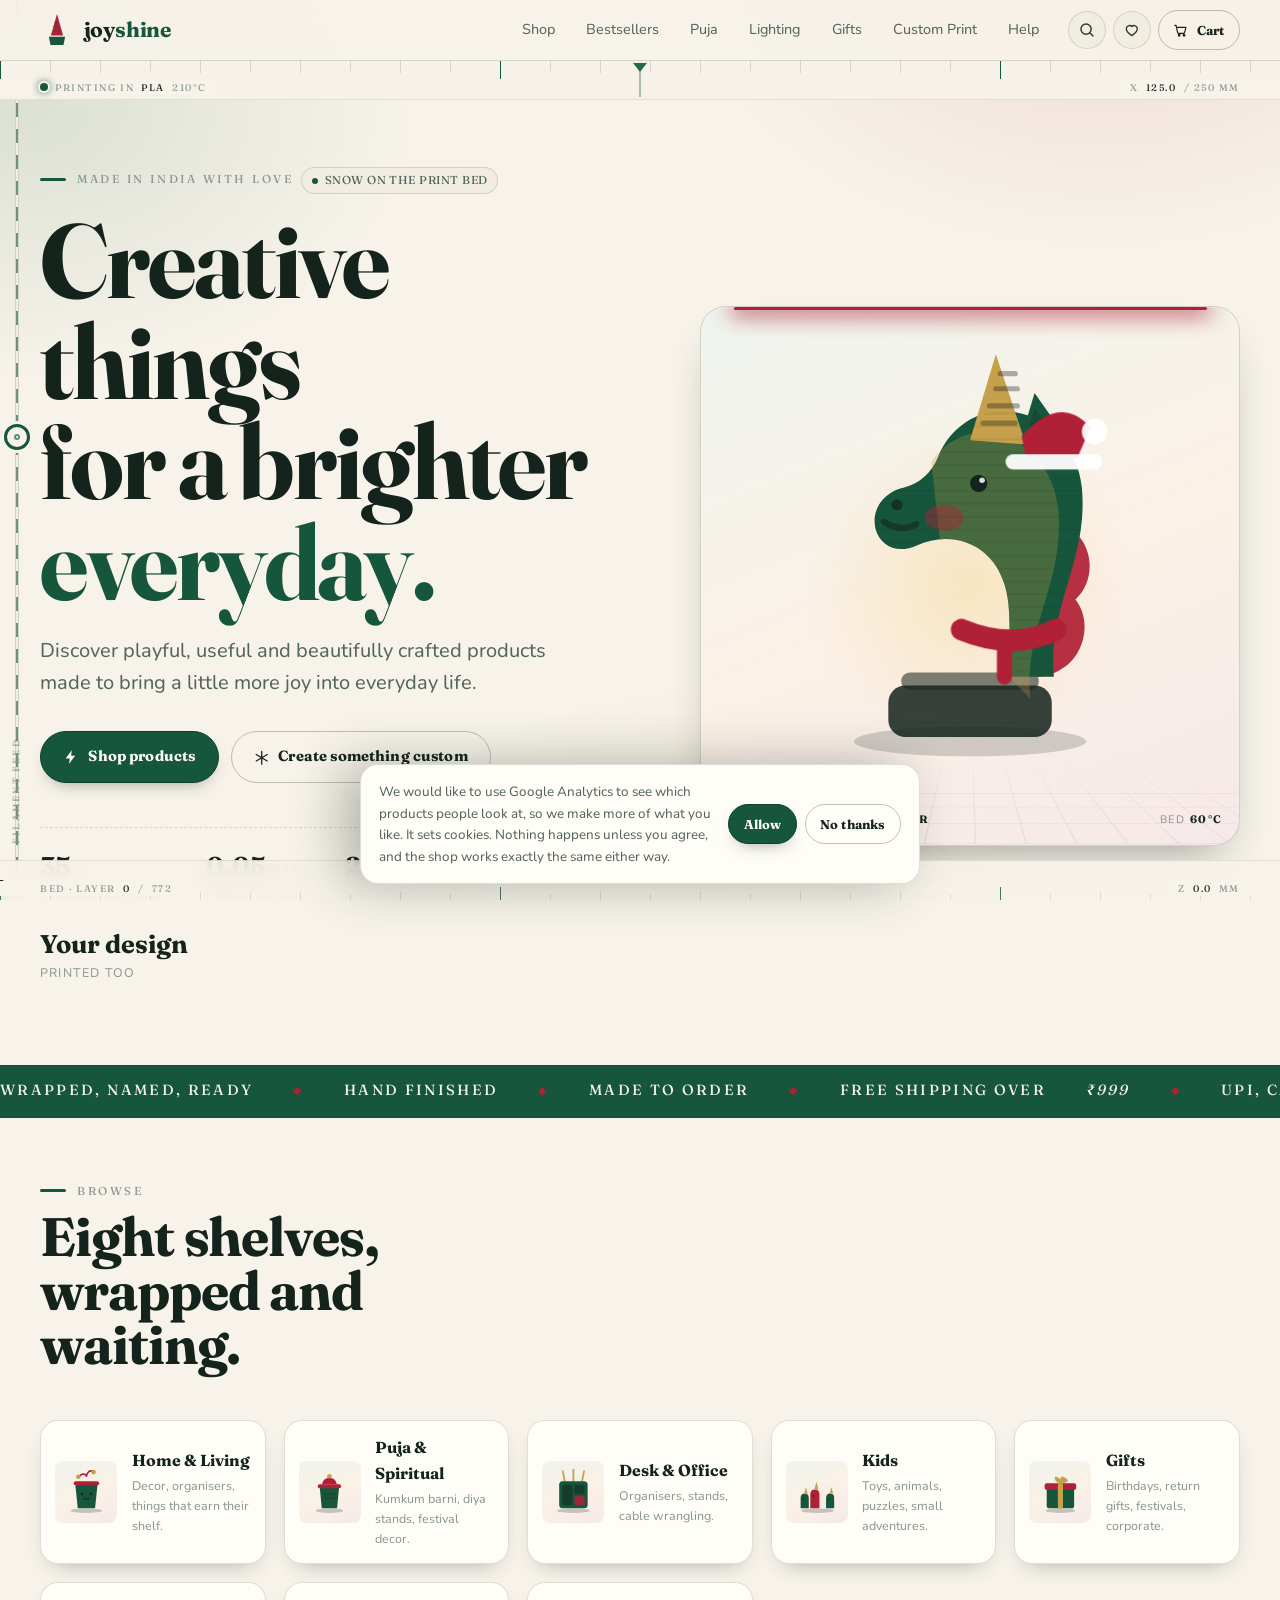
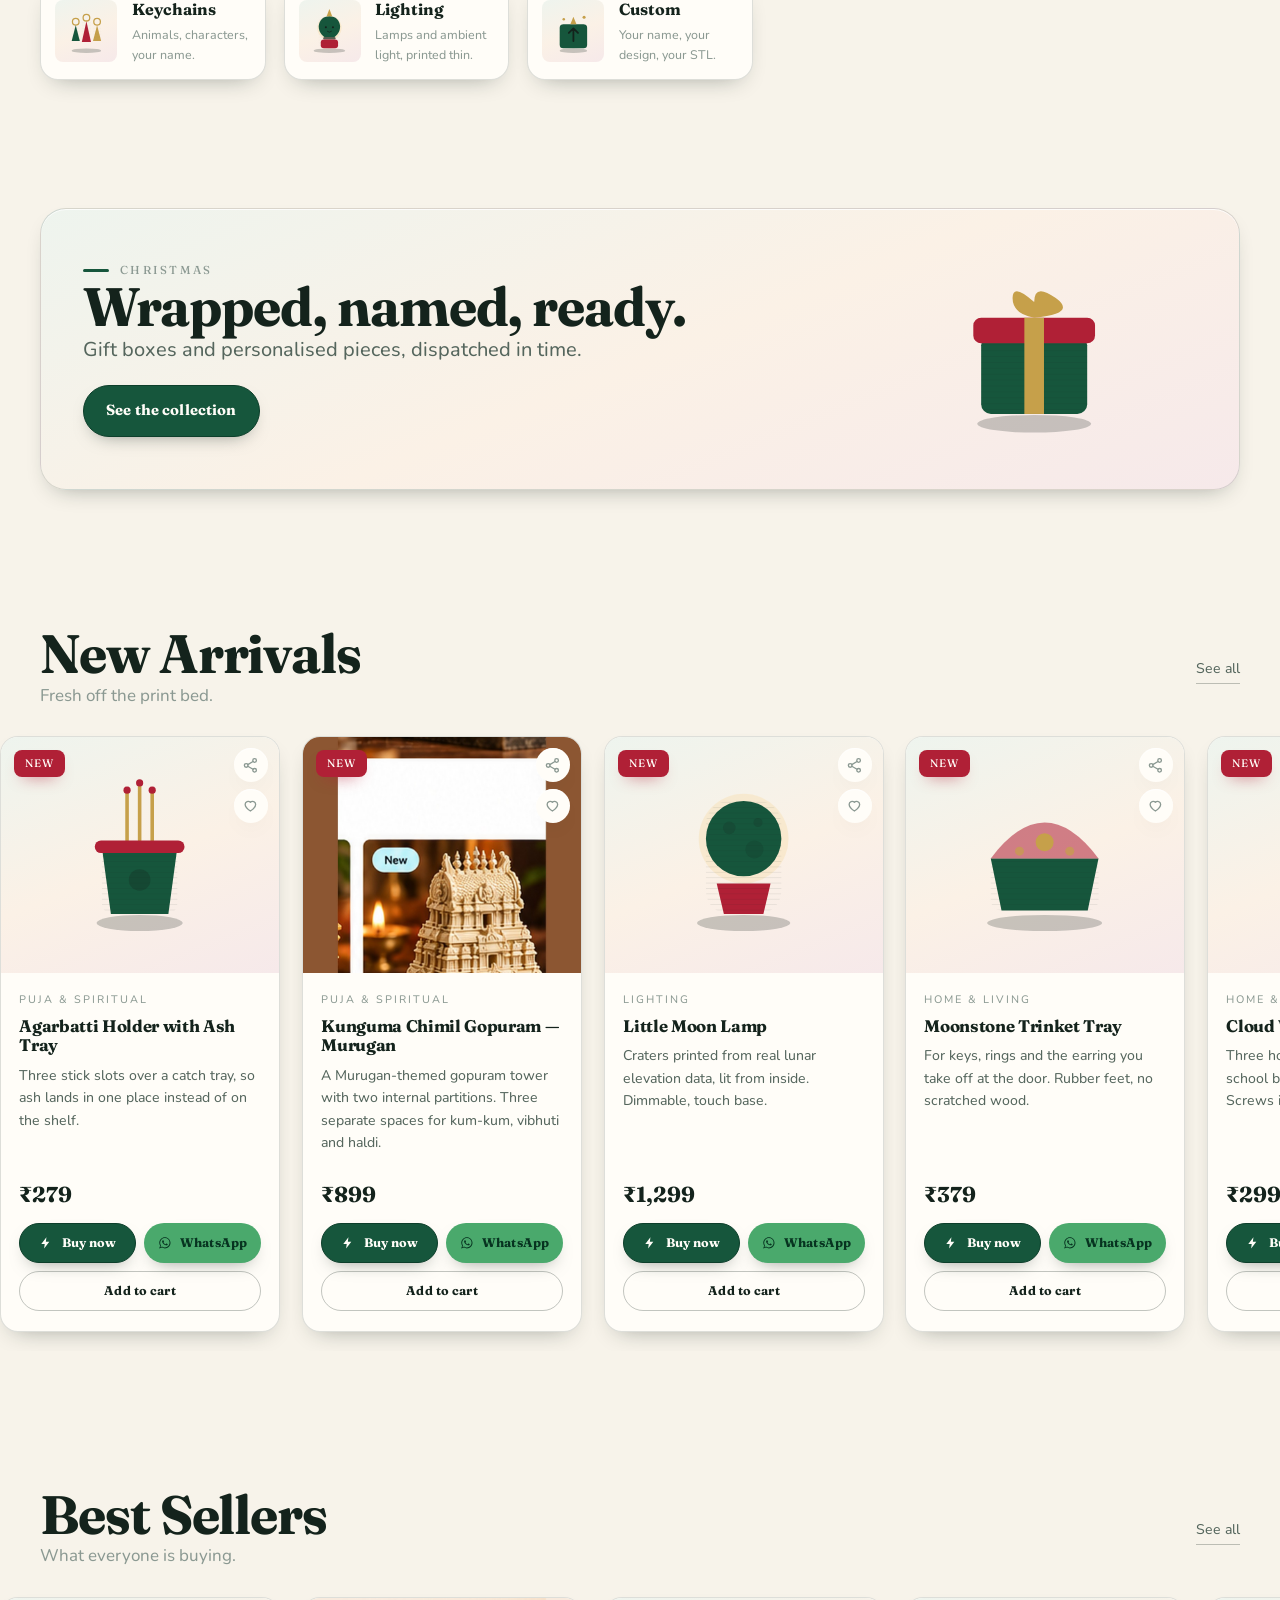
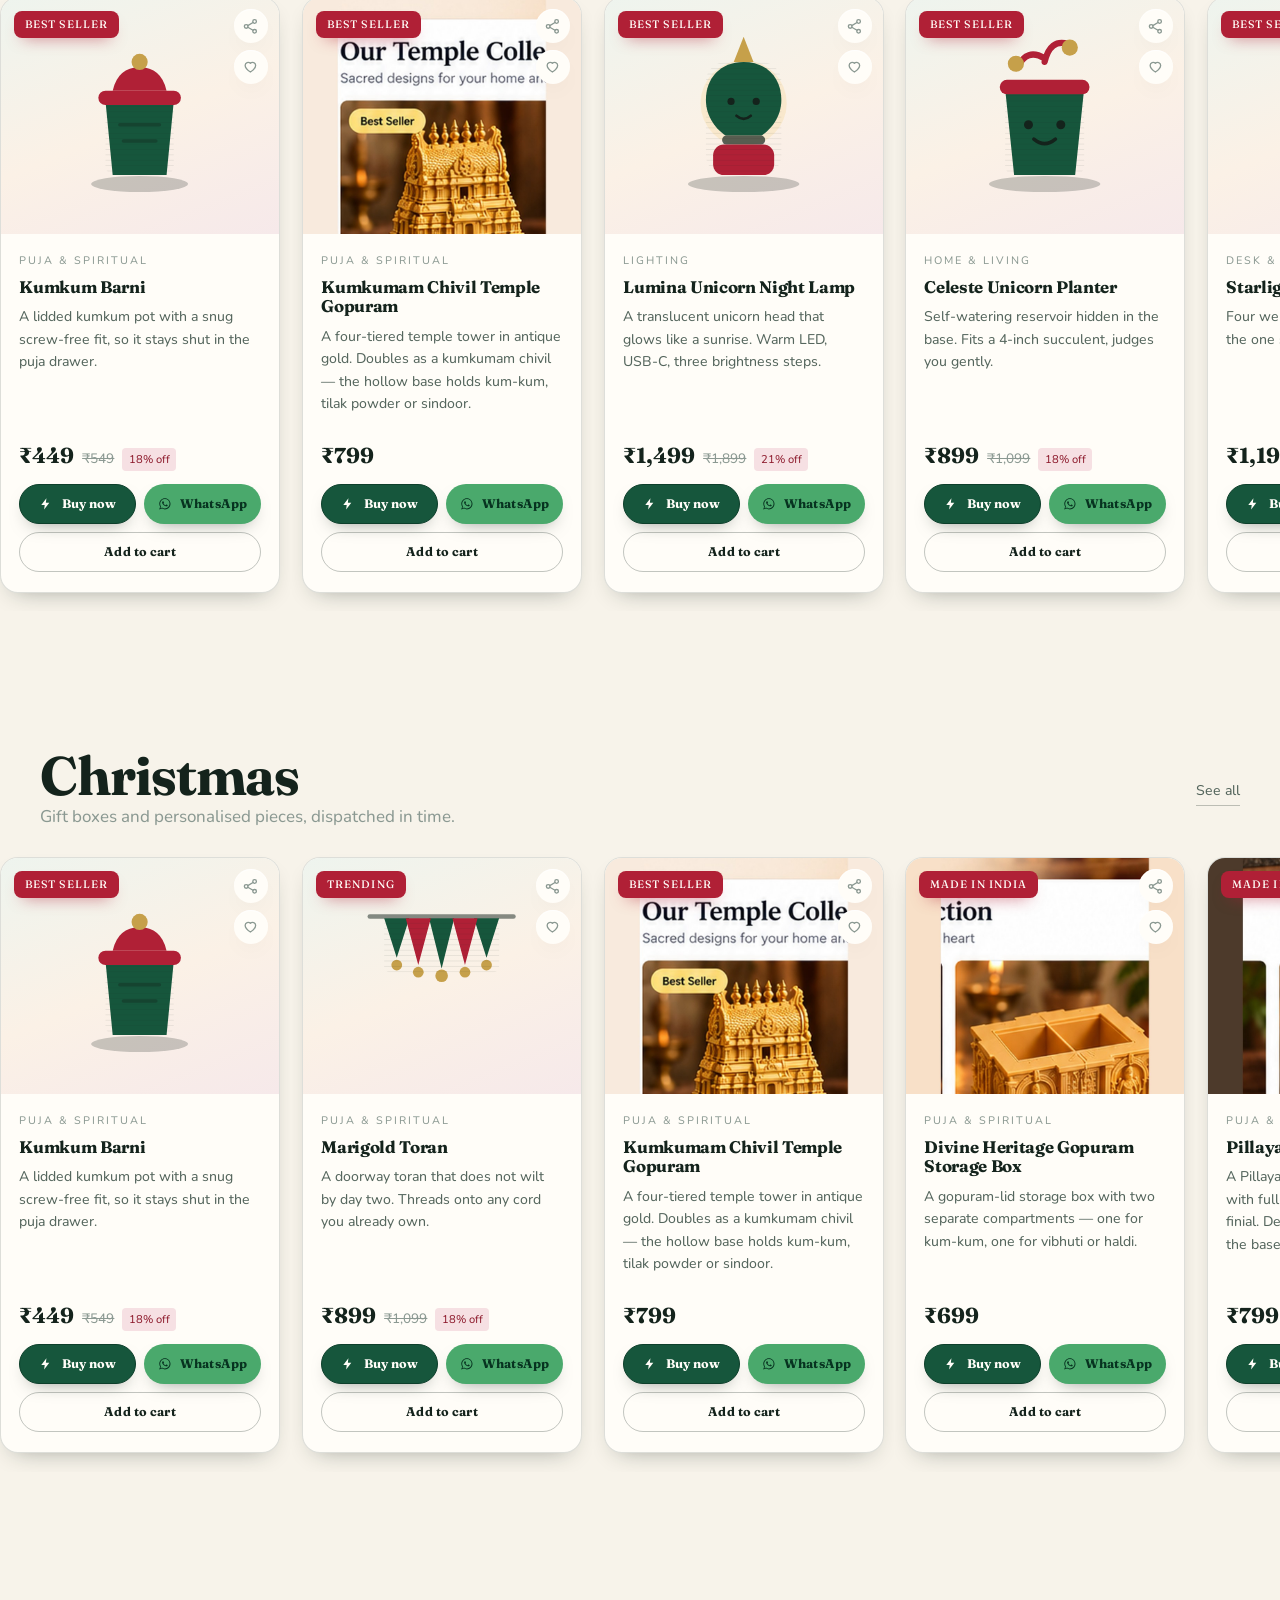
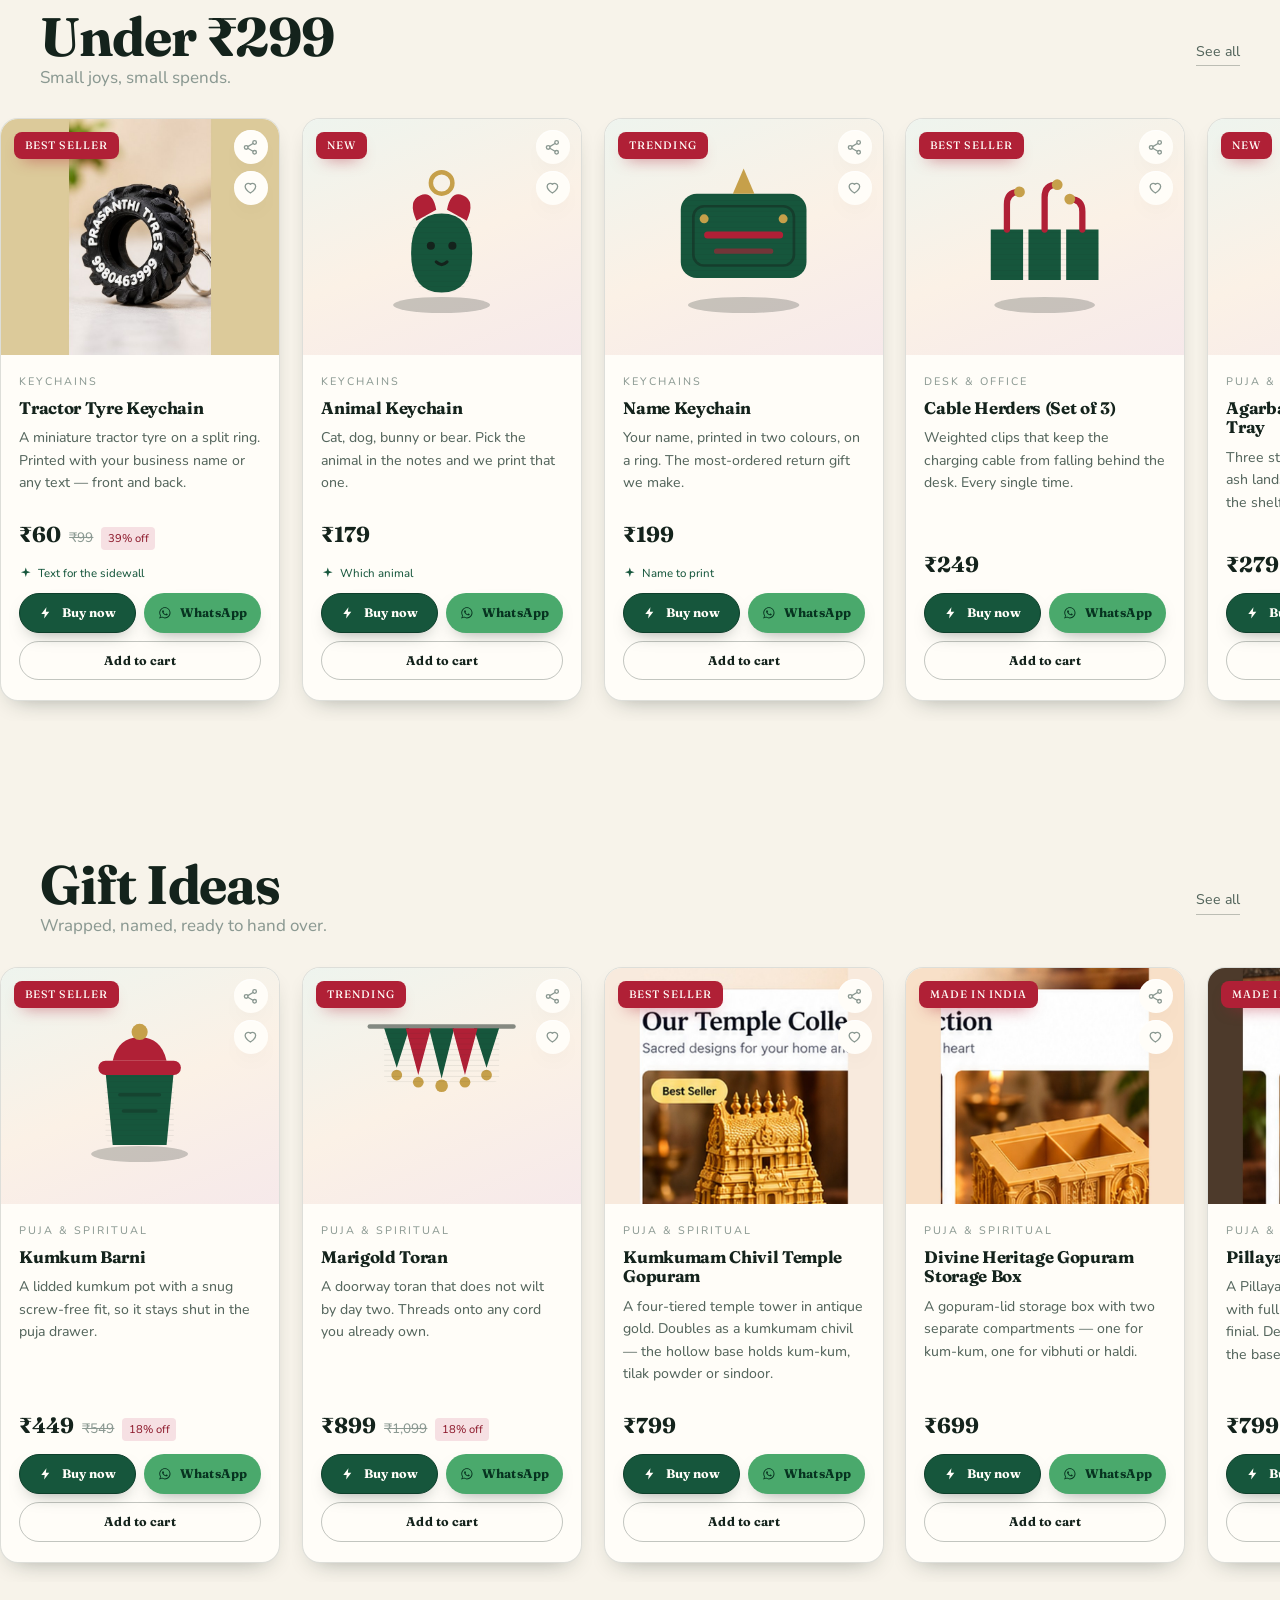
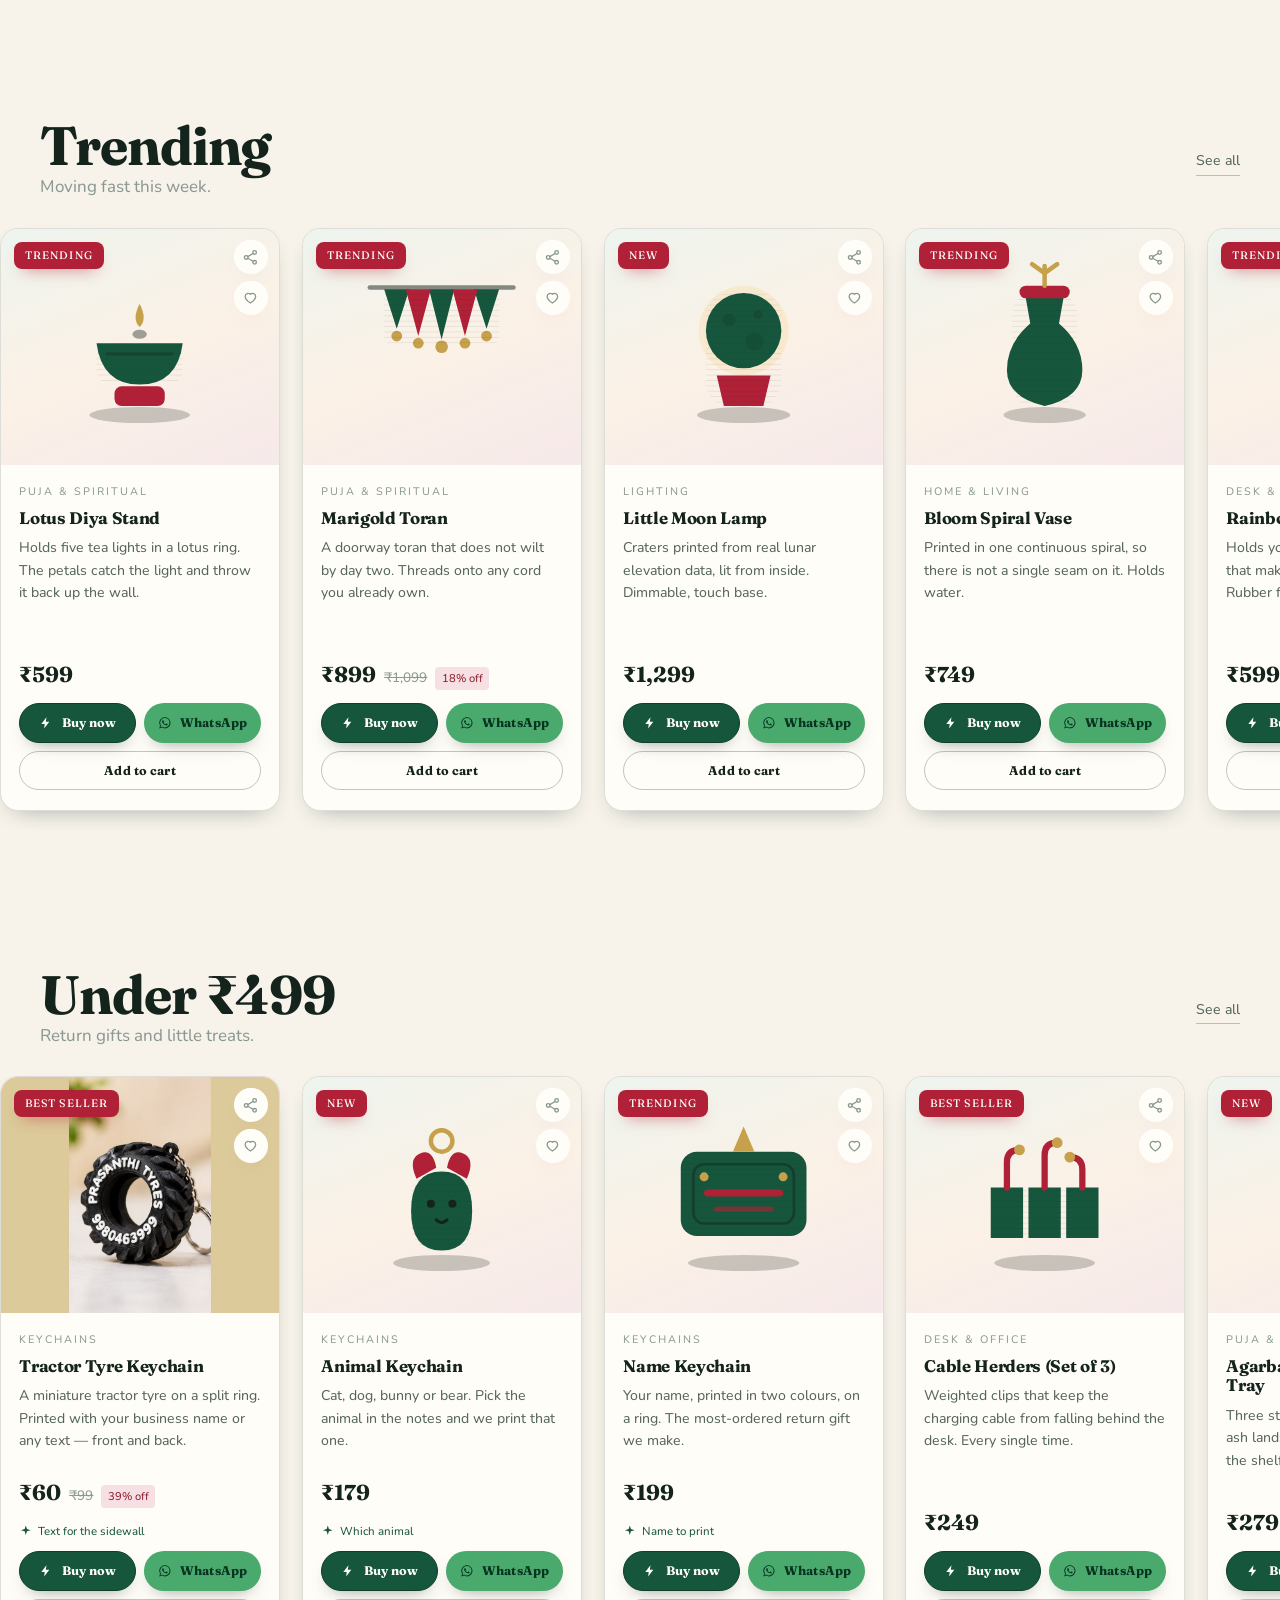
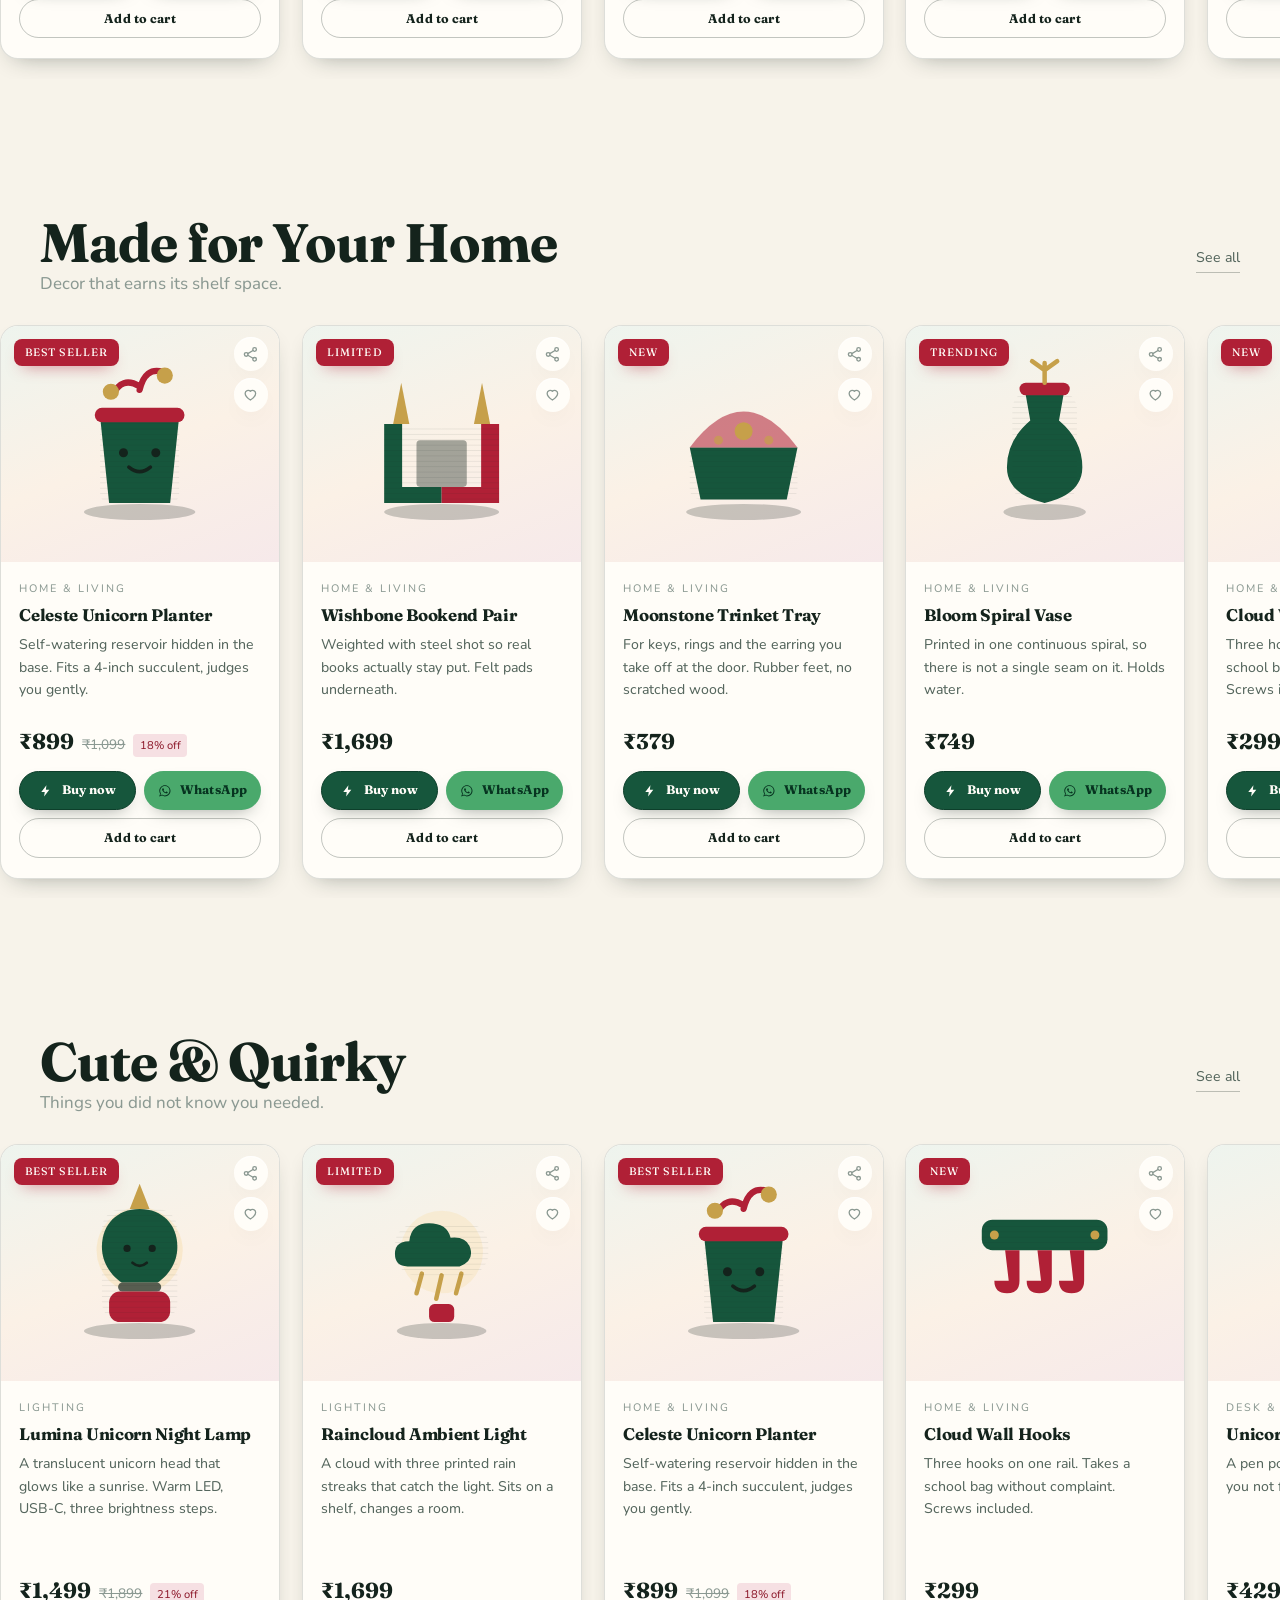
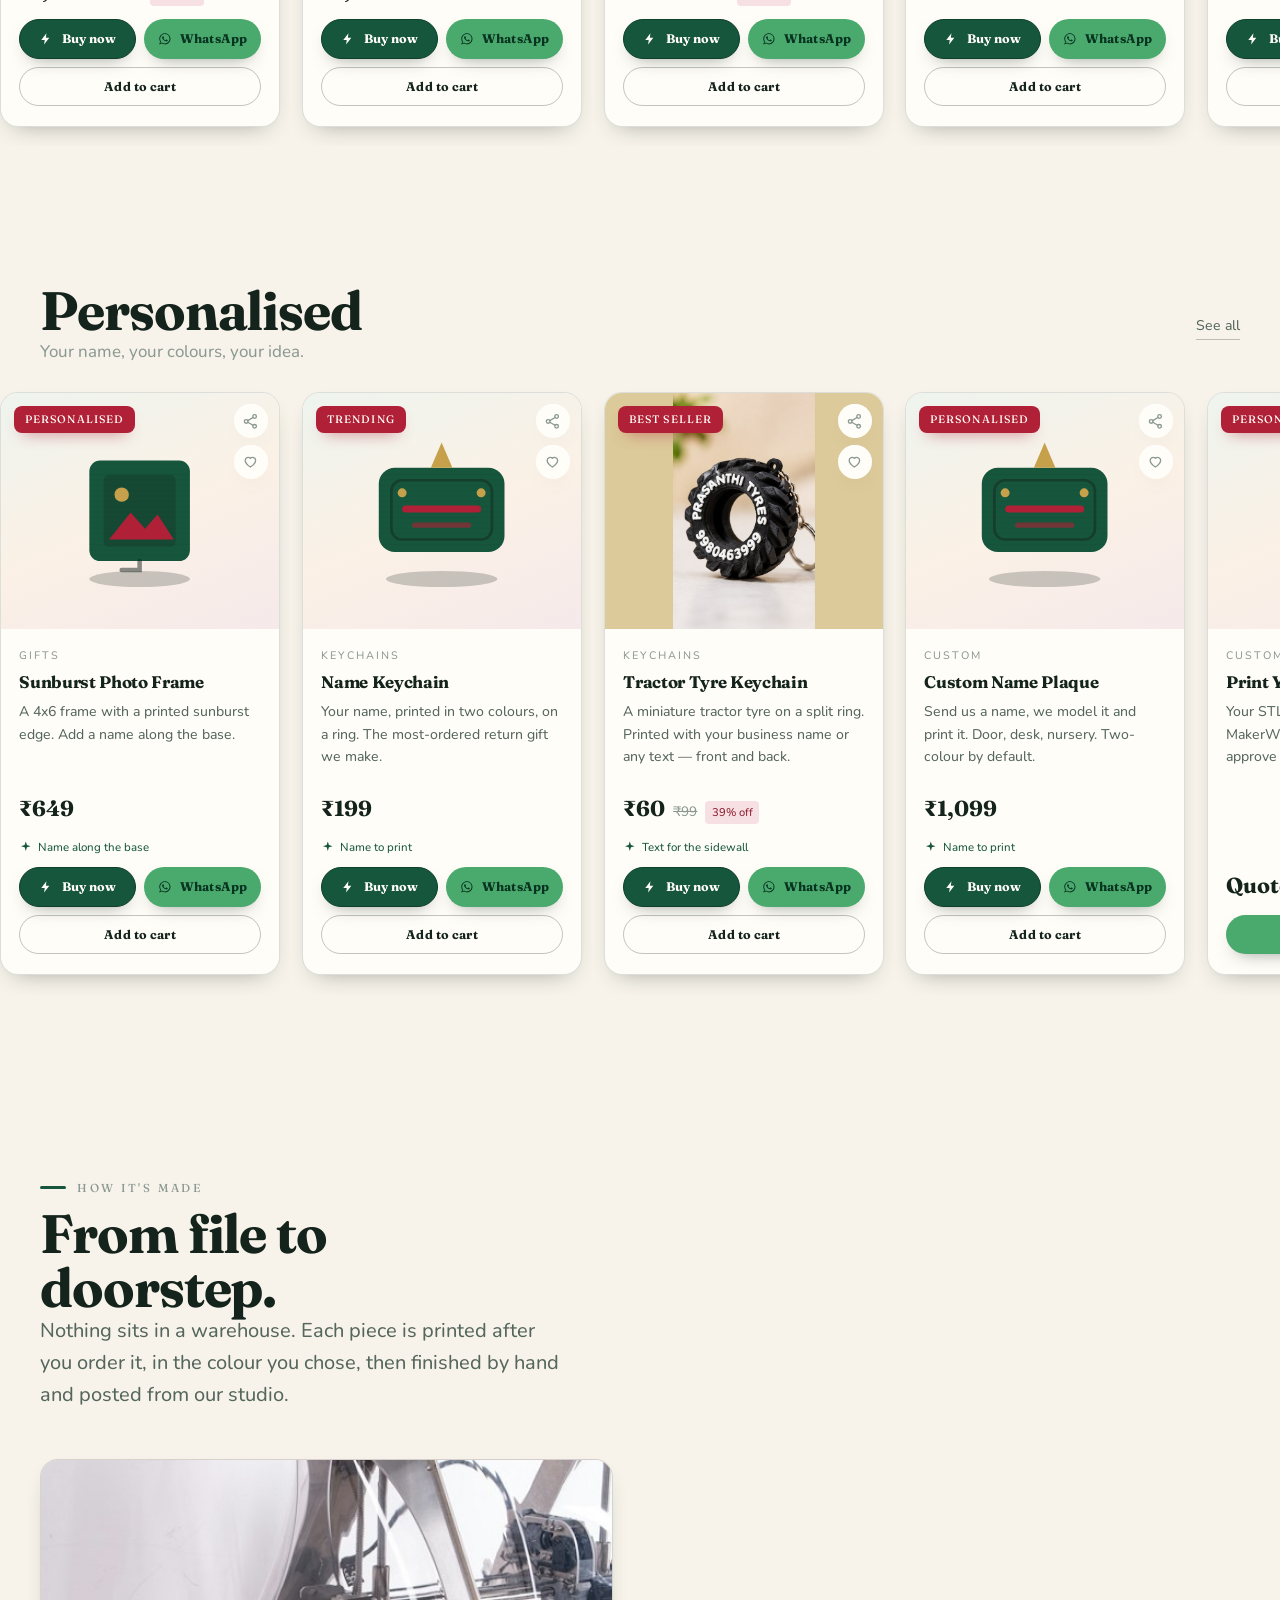
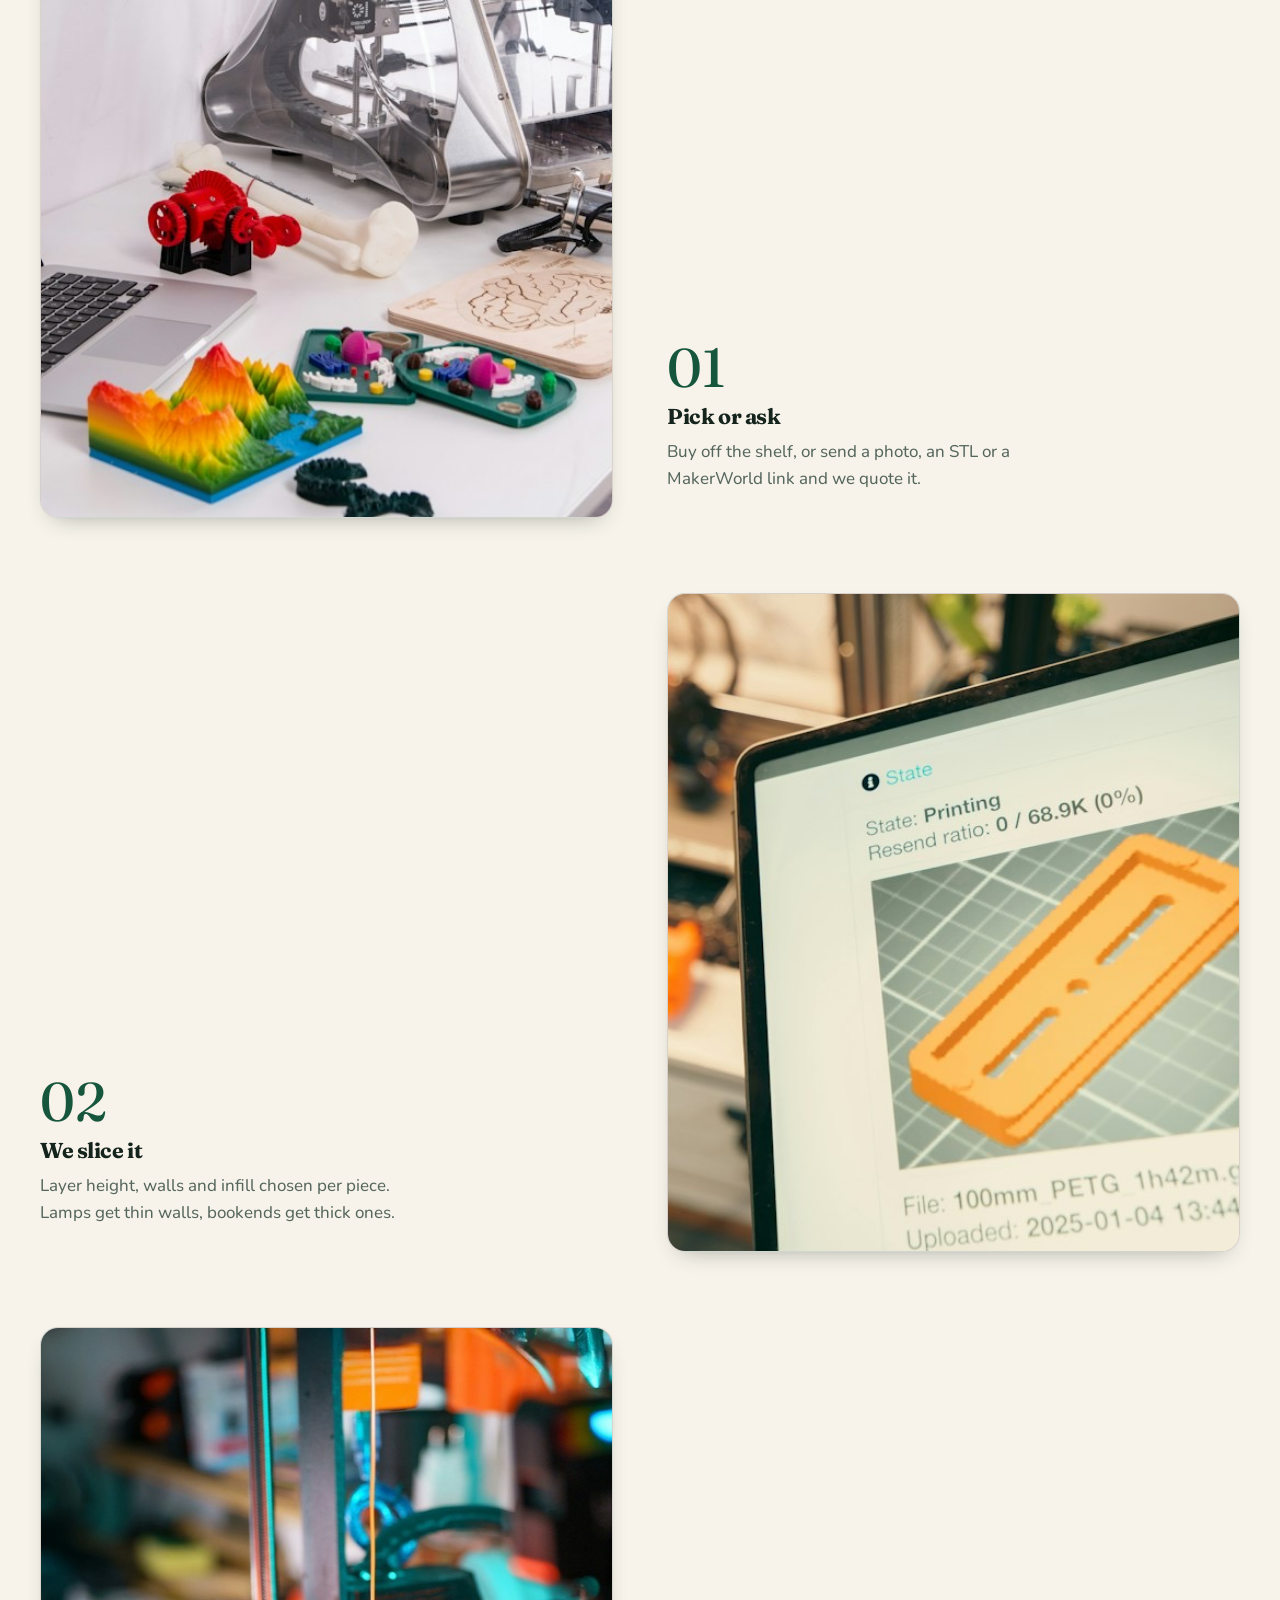
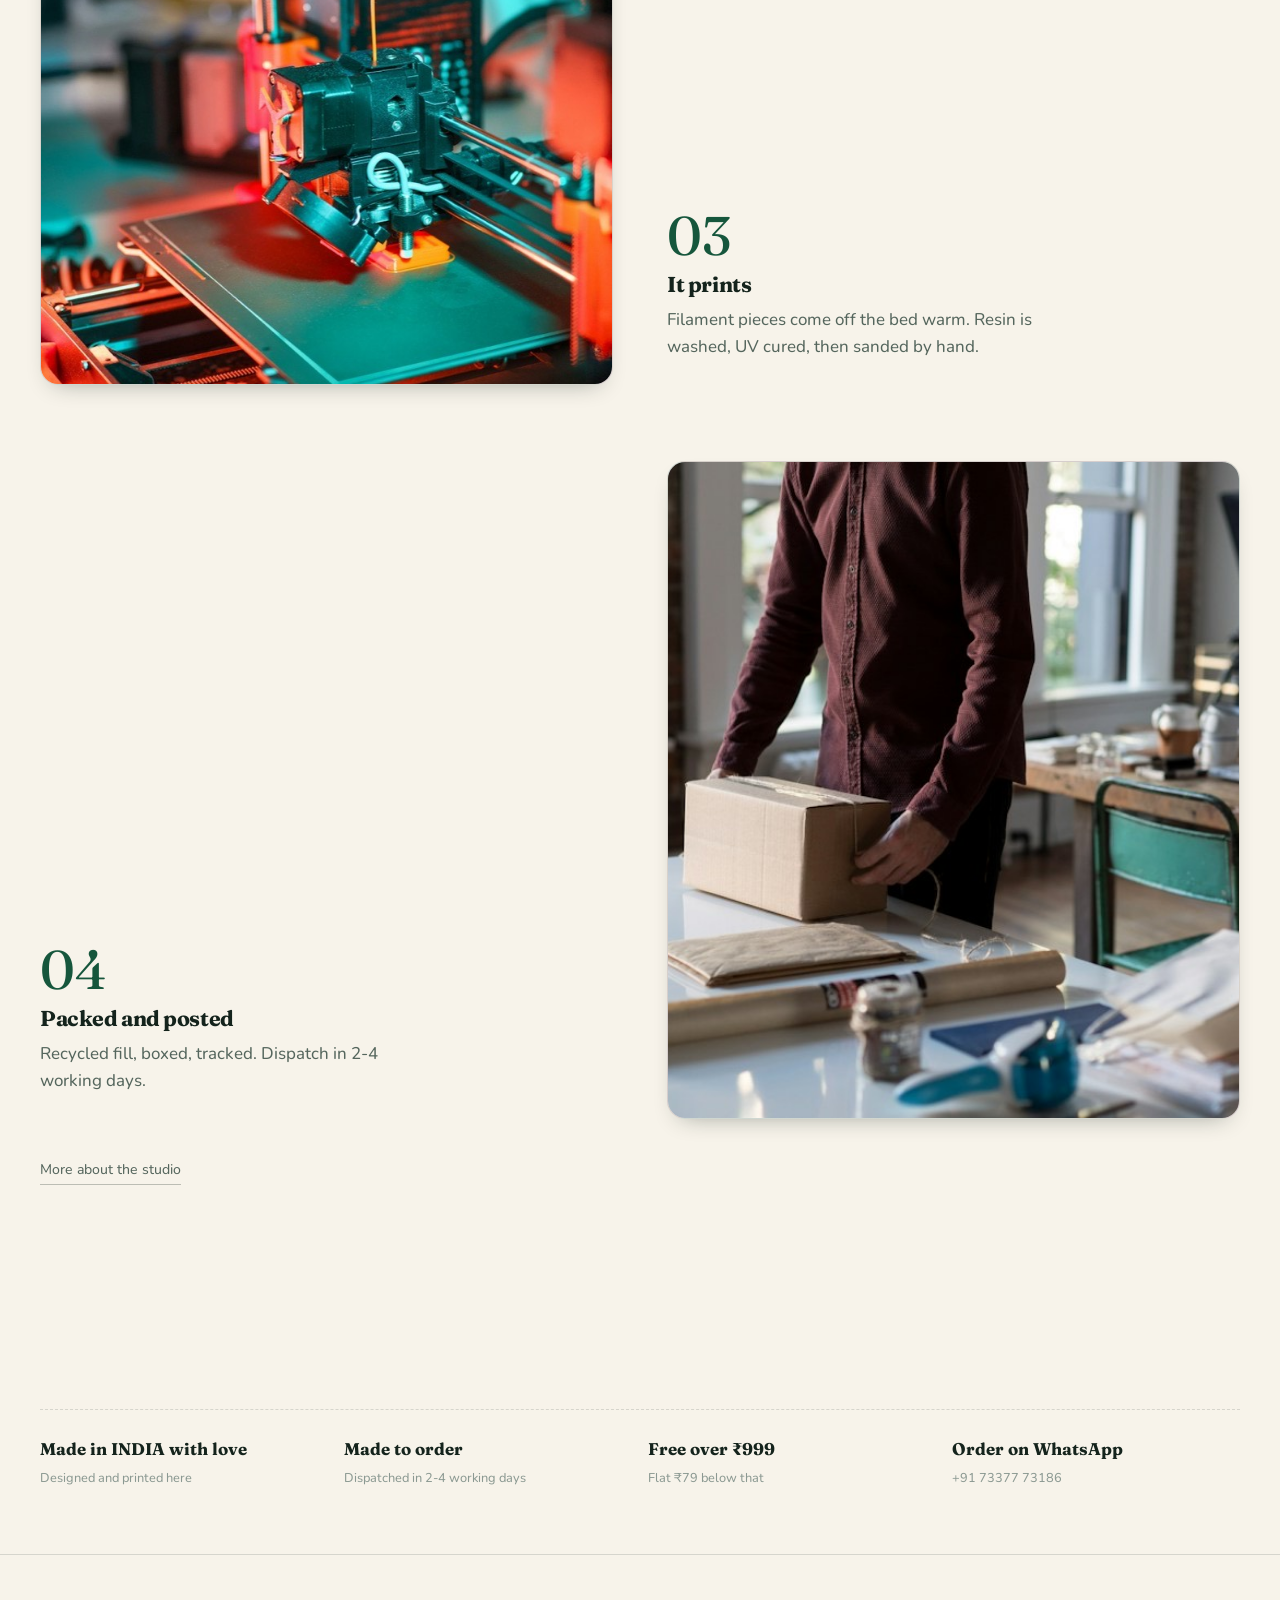
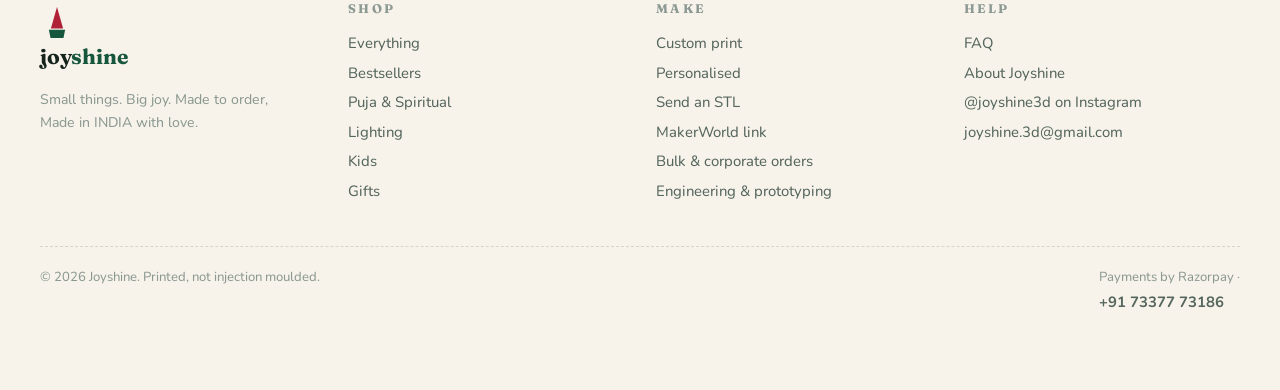
==== index.html @ 8c929671 "How it's made: stock photographs in place of drawings Four Unsplash-licensed photos, self-hosted und" ====
<!doctype html>
<html lang="en" data-theme="clay">
<head>
<meta charset="utf-8">
<meta name="viewport" content="width=device-width, initial-scale=1">
<title>Joyshine — Creative things for a brighter everyday</title>
<meta name="description" content="Joyshine makes 3D-printed and handcrafted things for everyday life — puja accessories, lamps, desk pieces, kids' toys, keychains and custom prints. Pay with Razorpay or order on WhatsApp.">
<meta name="theme-color" content="#9b7bff">
<link rel="icon" href="data:image/svg+xml,<svg xmlns='http://www.w3.org/2000/svg' viewBox='0 0 100 100'><text y='.9em' font-size='90'>%F0%9F%A6%84</text></svg>">

<meta property="og:title" content="Joyshine — Creative things for a brighter everyday">
<meta property="og:description" content="Small things. Big joy. 3D-printed decor, puja accessories, gifts and custom prints, made to order in India.">
<meta property="og:type" content="website">
<meta property="og:url" content="https://joyshine.in/">
<meta property="og:site_name" content="Joyshine">
<link rel="canonical" href="https://joyshine.in/">

<!-- Before anything else: the browser must not restore a scroll
     position into a page that has not been built yet, or the shop
     opens at the footer. -->
<script>try { if ('scrollRestoration' in history) history.scrollRestoration = 'manual'; } catch (e) {}</script>

<link rel="preconnect" href="https://fonts.googleapis.com">
<link rel="preconnect" href="https://fonts.gstatic.com" crossorigin>
<link href="https://fonts.googleapis.com/css2?family=Bagel+Fat+One&family=Fraunces:ital,opsz,wght@0,9..144,400..700;1,9..144,400&family=Michroma&family=Space+Grotesk:wght@300..700&family=Baloo+2:wght@500..800&family=Nunito:wght@400..800&display=swap" rel="stylesheet">

<link rel="stylesheet" href="assets/css/base.css?v=202611250824">
<link rel="stylesheet" href="assets/css/components.css?v=202611250824">
<link rel="stylesheet" href="assets/css/shop.css?v=202611250824">
<link rel="stylesheet" href="assets/css/rig.css?v=202611250824">
<link rel="stylesheet" href="assets/css/character.css?v=202611250824">
<link rel="stylesheet" href="assets/css/themes.css?v=202611250824">
</head>
<body>

<svg width="0" height="0" style="position:absolute" aria-hidden="true"><defs>
  <pattern id="layerlines" width="6" height="6" patternUnits="userSpaceOnUse">
    <path d="M0 5.5h6" stroke="var(--layer-line)" stroke-width="1"/>
  </pattern>
</defs></svg>

<a class="skip" href="#view">Skip to content</a>

<!-- whatever the current theme drifts past. Decoration only. -->
<div class="motif" id="motif" aria-hidden="true"></div>

<!-- ================= HEADER ================= -->
<header class="topbar" id="topbar">
  <div class="wrap topbar__in">
    <a class="logo" href="#/" aria-label="Joyshine home">
      <svg class="logo__mark" viewBox="0 0 100 100" aria-hidden="true">
        <path class="h" d="M50 3 68 66H32z"/>
        <path d="M41 52h18M38 40h14M43 28h8" stroke="currentColor" stroke-width="4" stroke-linecap="round" opacity=".28" fill="none"/>
        <path d="M26 70h48l-5 24H31z"/>
      </svg>
      <span class="logo__word">joy<span>shine</span></span>
    </a>

    <nav class="nav" aria-label="Sections">
      <a href="#/shop" data-nav>Shop</a>
      <a href="#/shop?tag=bestseller" data-nav>Bestsellers</a>
      <a href="#/c/puja" data-nav>Puja</a>
      <a href="#/c/light" data-nav>Lighting</a>
      <a href="#/shop?tag=gift" data-nav>Gifts</a>
      <a href="#/custom" data-nav>Custom Print</a>
      <a href="#/faq" data-nav>Help</a>
    </nav>

    <div class="tools">
      <button class="iconbtn" id="openSearch" aria-label="Search products" title="Search (press /)">
        <svg viewBox="0 0 24 24" fill="none" stroke="currentColor" stroke-width="2" stroke-linecap="round"><circle cx="11" cy="11" r="7"/><path d="m16.5 16.5 4 4"/></svg>
      </button>
      <a class="iconbtn cartbtn" href="#/wishlist" aria-label="Wishlist">
        <svg viewBox="0 0 24 24" fill="none" stroke="currentColor" stroke-width="1.9" stroke-linejoin="round"><path d="M12 20s-7.5-4.6-7.5-9.6A4.4 4.4 0 0 1 12 7.5a4.4 4.4 0 0 1 7.5 2.9c0 5-7.5 9.6-7.5 9.6z"/></svg>
        <b id="wishCount">0</b>
      </a>
      <button class="btn btn--ghost btn--sm cartbtn" id="openCart">
        <svg viewBox="0 0 24 24" fill="none" stroke="currentColor" stroke-width="1.9" stroke-linecap="round" stroke-linejoin="round" style="width:1.15em;height:1.15em"><path d="M3 4h2l2.4 11.2a2 2 0 0 0 2 1.6h7.6a2 2 0 0 0 2-1.6L21 7H6"/><circle cx="10" cy="20" r="1.4"/><circle cx="18" cy="20" r="1.4"/></svg>
        <span class="cartbtn__t">Cart</span> <b id="cartCount">0</b>
      </button>
    </div>
  </div>
</header>

<!-- ================= SEARCH ================= -->
<div class="searchwrap" id="searchWrap" role="dialog" aria-label="Search">
  <div class="searchwrap__in">
    <form class="searchbar wrap" id="searchForm" role="search">
      <span class="searchbar__i"><svg viewBox="0 0 24 24" fill="none" stroke="currentColor" stroke-width="2" stroke-linecap="round"><circle cx="11" cy="11" r="7"/><path d="m16.5 16.5 4 4"/></svg></span>
      <input id="q" type="search" autocomplete="off" placeholder="Search for a tractor, a barni, a lamp…" aria-label="Search products">
      <button class="x" type="button" data-closepanel aria-label="Close search"><svg viewBox="0 0 24 24" fill="none" stroke="currentColor" stroke-width="2.1" stroke-linecap="round" style="width:1.1rem;height:1.1rem"><path d="M6 6l12 12M18 6 6 18"/></svg></button>
    </form>
    <div class="searchbody wrap" id="searchBody"></div>
  </div>
</div>

<main id="view"></main>

<!-- ================= FOOTER ================= -->
<footer class="foot">
  <div class="wrap">
    <div class="foot__grid">
      <div>
        <a class="logo" href="#/" style="margin-bottom:.8rem">
          <svg class="logo__mark" viewBox="0 0 100 100" aria-hidden="true"><path class="h" d="M50 3 68 66H32z"/><path d="M26 70h48l-5 24H31z"/></svg>
          <span class="logo__word">joy<span>shine</span></span>
        </a>
        <p class="quiet" style="font-size:.88rem;max-width:32ch">Small things. Big joy. Made to order, <span data-origin>in India</span>.</p>
      </div>
      <details class="foot__col" open><summary><h4>Shop</h4></summary>
        <a href="#/shop">Everything</a><a href="#/shop?tag=bestseller">Bestsellers</a>
        <a href="#/c/puja">Puja &amp; Spiritual</a><a href="#/c/light">Lighting</a>
        <a href="#/c/kids">Kids</a><a href="#/shop?tag=gift">Gifts</a>
      </details>
      <details class="foot__col" open><summary><h4>Make</h4></summary>
        <a href="#/custom">Custom print</a><a href="#/c/custom">Personalised</a>
        <a href="#/custom?path=stl">Send an STL</a><a href="#/custom?path=link">MakerWorld link</a>
        <a href="#/custom?path=idea">Bulk &amp; corporate orders</a>
        <a href="#/engineering">Engineering &amp; prototyping</a>
      </details>
      <details class="foot__col" open><summary><h4>Help</h4></summary>
        <a href="#/faq">FAQ</a><a href="#/about">About Joyshine</a>
        <a data-instagram href="https://www.instagram.com/joyshine3d" target="_blank" rel="noopener">@joyshine3d on Instagram</a>
        <a data-email href="mailto:joyshine.3d@gmail.com">joyshine.3d@gmail.com</a>
      </details>
      <details class="foot__col" id="legalLinks" hidden><summary><h4>Policies</h4></summary>
        <a href="#/shipping">Shipping</a>
        <a href="#/refunds">Refunds &amp; cancellation</a>
        <a href="#/terms">Terms of service</a>
        <a href="#/privacy">Privacy</a>
        <a href="#/contact">Contact us</a>
      </details>
    </div>
    <div class="foot__base">
      <span>© <span data-year>2026</span> <span data-brand>Joyshine</span>. Printed, not injection moulded.</span>
      <span>Payments by Razorpay · <a class="foot__call" id="waCall" href="#"><b id="waNumber3" class="num"></b></a></span>
    </div>
  </div>
</footer>

<!-- ================= MOBILE NAV ================= -->
<nav class="tabbar" aria-label="Main">
  <a href="#/" data-nav><svg viewBox="0 0 24 24" fill="none" stroke="currentColor" stroke-width="1.9" stroke-linejoin="round"><path d="M4 11 12 4l8 7v8a1 1 0 0 1-1 1h-4v-6H9v6H5a1 1 0 0 1-1-1z"/></svg><span>Home</span></a>
  <a href="#/shop" data-nav><svg viewBox="0 0 24 24" fill="none" stroke="currentColor" stroke-width="1.9" stroke-linejoin="round"><rect x="4" y="4" width="7" height="7" rx="2"/><rect x="13" y="4" width="7" height="7" rx="2"/><rect x="4" y="13" width="7" height="7" rx="2"/><rect x="13" y="13" width="7" height="7" rx="2"/></svg><span>Shop</span></a>
  <a href="#" data-opensearch><svg viewBox="0 0 24 24" fill="none" stroke="currentColor" stroke-width="2" stroke-linecap="round"><circle cx="11" cy="11" r="7"/><path d="m16.5 16.5 4 4"/></svg><span>Search</span></a>
  <a href="#/custom" data-nav><svg viewBox="0 0 24 24" fill="currentColor"><path d="M12 2.5 14 9l6.5 2-6.5 2-2 6.5L10 13l-6.5-2L10 9z"/></svg><span>Custom</span></a>
  <a href="#/wishlist" data-nav><svg viewBox="0 0 24 24" fill="none" stroke="currentColor" stroke-width="1.9" stroke-linejoin="round"><path d="M12 20s-7.5-4.6-7.5-9.6A4.4 4.4 0 0 1 12 7.5a4.4 4.4 0 0 1 7.5 2.9c0 5-7.5 9.6-7.5 9.6z"/></svg><span>Saved</span></a>
</nav>

<!-- ================= PANELS ================= -->
<div class="scrim" id="scrim"></div>

<aside class="panel" id="cartPanel" role="dialog" aria-modal="true" aria-label="Your cart">
  <header class="panel__head">
    <h3>Your cart</h3>
    <button class="x" data-closepanel aria-label="Close cart"><svg viewBox="0 0 24 24" fill="none" stroke="currentColor" stroke-width="2.1" stroke-linecap="round" style="width:1.1rem;height:1.1rem"><path d="M6 6l12 12M18 6 6 18"/></svg></button>
  </header>
  <div class="panel__body" id="cartBody" data-focus tabindex="-1"></div>
  <footer class="panel__foot" id="cartFoot" hidden></footer>
</aside>

<aside class="panel" id="waPanel" role="dialog" aria-modal="true" aria-label="Order on WhatsApp">
  <header class="panel__head">
    <div style="margin-right:auto"><h3>Order on WhatsApp</h3><p id="waSummary"></p></div>
    <button class="x" data-closepanel aria-label="Close"><svg viewBox="0 0 24 24" fill="none" stroke="currentColor" stroke-width="2.1" stroke-linecap="round" style="width:1.1rem;height:1.1rem"><path d="M6 6l12 12M18 6 6 18"/></svg></button>
  </header>
  <div class="panel__body">
    <form class="form" id="waForm" novalidate>
      <div class="note">
        <svg viewBox="0 0 24 24" fill="none" stroke="currentColor" stroke-width="1.9" stroke-linecap="round"><circle cx="12" cy="12" r="9.2"/><path d="M12 11v6M12 7.6v.2"/></svg>
        <span>Nothing is sent from this page. We build the message, WhatsApp opens, you press send.</span>
      </div>
      <div class="segs">
        <input type="radio" name="mode" id="m_del" value="Delivery" checked><label for="m_del">Deliver to me</label>
        <input type="radio" name="mode" id="m_pick" value="Pickup"><label for="m_pick">I'll collect</label>
      </div>
      <div class="row2">
        <label class="field"><span>Name <i>*</i></span><input id="f_name" type="text" data-focus autocomplete="name" placeholder="Aarohi Menon"><u></u></label>
        <label class="field"><span>Mobile <i>*</i></span><input id="f_phone" type="tel" inputmode="numeric" autocomplete="tel" placeholder="98765 43210"><u></u></label>
      </div>
      <label class="field"><span>Email</span><input id="f_email" type="email" autocomplete="email" placeholder="you@example.com"><u></u></label>
      <div id="addrBlock" class="stack">
        <div class="row2">
          <label class="field"><span>PIN code <i>*</i></span><input id="f_pin" type="text" inputmode="numeric" maxlength="6" autocomplete="postal-code" placeholder="500081"><u></u></label>
          <div class="field"><span>Or let the phone do it</span>
            <button class="btn btn--ghost btn--sm btn--block" id="f_locate" type="button">Locate me</button></div>
        </div>
        <p class="pinsay" id="f_pinsay" aria-live="polite"></p>
        <div class="row2">
          <label class="field"><span>Area / locality</span><select id="f_area" disabled><option>Enter the PIN code first</option></select><u></u></label>
          <label class="field"><span>City / district <i>*</i></span><input id="f_city" type="text" autocomplete="address-level2" placeholder="Hyderabad"><u></u></label>
        </div>
        <label class="field"><span>State <i>*</i></span><input id="f_state" type="text" autocomplete="address-level1" placeholder="Telangana"><u></u></label>
        <div class="row3">
          <label class="field"><span>Flat / house no. <i>*</i></span><input id="f_flat" type="text" placeholder="302"><u></u></label>
          <label class="field"><span>Building</span><input id="f_bldg" type="text" placeholder="Sunbeam Residency"><u></u></label>
          <label class="field"><span>Floor</span><input id="f_floor" type="text" placeholder="3rd"><u></u></label>
        </div>
        <label class="field"><span>Street / road <i>*</i></span><textarea id="f_addr" autocomplete="street-address" placeholder="4th Cross Road, Kondapur"></textarea><u></u></label>
        <label class="field"><span>Landmark</span><input id="f_mark" type="text" placeholder="Opposite the water tank"><u></u></label>
      </div>
      <label class="field"><span>Delivery instructions</span><textarea id="f_notes" placeholder="Gift wrap it, and the horn in gold if possible"></textarea><u></u></label>
      <div class="field"><span>Message preview</span><div class="preview" id="waPreview" aria-live="polite"></div></div>
    </form>
  </div>
  <footer class="panel__foot">
    <button class="btn btn--wa btn--block" id="waSend" type="button">
      <svg viewBox="0 0 24 24" fill="currentColor" style="width:1.15em;height:1.15em"><path d="M12.04 2C6.6 2 2.2 6.4 2.2 11.84c0 1.94.56 3.75 1.53 5.28L2 22l5.03-1.68a9.8 9.8 0 0 0 5.01 1.36c5.44 0 9.84-4.4 9.84-9.84S17.48 2 12.04 2z"/></svg>
      Open WhatsApp with this order
    </button>
    <p class="quiet" style="font-size:.76rem;margin-top:.7rem;text-align:center">Your address stays on this device so you only type it once.</p>
  </footer>
</aside>

<div class="toasts" id="toasts" aria-live="polite"></div>

<script src="assets/js/config.js?v=202611250824"></script>
<script src="assets/js/occasions.js?v=202611250824"></script>
<script src="assets/js/products.js?v=202611250824"></script>
<script src="assets/js/cloud.js?v=202611250824"></script>
<script src="assets/js/settings.js?v=202611250824"></script>
<script src="assets/js/catalogue.js?v=202611250824"></script>
<script src="assets/js/customise.js?v=202611250824"></script>
<script src="assets/js/promo.js?v=202611250824"></script>
<script src="assets/js/analytics.js?v=202611250824"></script>
<script src="assets/js/legal.js?v=202611250824"></script>
<script src="assets/js/store.js?v=202611250824"></script>
<script src="assets/js/icons.js?v=202611250824"></script>
<script src="assets/js/skin.js?v=202611250824"></script>
<script src="assets/js/kit.js?v=202611250824"></script>
<script src="assets/js/views.js?v=202611250824"></script>
<script src="assets/js/fly.js?v=202611250824"></script>
<script src="assets/js/app.js?v=202611250824"></script>
<script src="assets/js/review.js?v=202611250824"></script>
<script src="assets/js/rig.js?v=202611250824"></script>
</body>
</html>
---- assets/css/base.css ----
/* ===========================================================
   BASE — structure, type, layout, motion.
   All colour/shape/font values come from tokens set in
   themes.css, so this file never needs editing per theme.
   =========================================================== */

*, *::before, *::after { box-sizing: border-box; }
* { margin: 0; }

html { -webkit-text-size-adjust: 100%; scroll-behavior: smooth; }

body {
  background: var(--bg);
  background-image: var(--texture);
  background-attachment: fixed;
  color: var(--ink);
  font-family: var(--font-body);
  font-size: clamp(0.95rem, 0.9rem + 0.25vw, 1.06rem);
  line-height: 1.6;
  font-weight: var(--body-weight, 400);
  overflow-x: hidden;
  transition: background-color .5s var(--ease), color .5s var(--ease);
}

img, svg { display: block; max-width: 100%; }
button, input, select, textarea { font: inherit; color: inherit; }
a { color: inherit; text-decoration: none; }

::selection { background: var(--brand); color: var(--brand-ink); }

:focus-visible {
  outline: 3px solid var(--focus);
  outline-offset: 3px;
  border-radius: 4px;
}

/* --- type ------------------------------------------------- */
h1, h2, h3, h4, .display {
  font-family: var(--font-display);
  font-weight: var(--display-weight);
  letter-spacing: var(--display-tracking);
  text-transform: var(--display-case);
  line-height: .96;
  color: var(--ink-strong);
}
h1 { font-size: clamp(2.7rem, 1.6rem + 6.2vw, 7rem); font-weight: var(--w-h1, var(--display-weight)); }
h2 { font-size: clamp(1.9rem, 1.3rem + 2.6vw, 3.4rem); line-height: 1; font-weight: var(--w-h2, var(--display-weight)); }
h3 { font-size: clamp(1.1rem, 1rem + .5vw, 1.35rem); line-height: 1.15; font-weight: var(--w-h3, var(--display-weight)); }
h4 { font-weight: var(--w-h4, var(--display-weight)); }

/* the small print: captions, hints, breadcrumbs, the quiet lines */
.quiet, .hint, .eyebrow, small, .card__cat, .ad-hint, figcaption, cite {
  font-weight: var(--w-small, var(--body-weight, 400));
}
.lede { font-weight: var(--w-lede, var(--body-weight, 400)); }

.eyebrow {
  font-family: var(--font-display);
  font-size: .72rem;
  letter-spacing: .22em;
  text-transform: uppercase;
  color: var(--ink-quiet);
}
.eyebrow::before {
  content: ''; display: inline-block; vertical-align: middle;
  width: 26px; height: 3px; border-radius: 2px; margin-right: .7rem;
  background: var(--brand);
  transform: translateY(-1px);
}
.lede { font-size: clamp(1rem, .95rem + .5vw, 1.25rem); color: var(--ink-soft); max-width: 46ch; }
.quiet { color: var(--ink-quiet); }
.num { font-variant-numeric: tabular-nums; }

/* --- layout ----------------------------------------------- */
.wrap { width: min(1220px, 100% - 2rem); margin-inline: auto; }
@media (min-width: 720px) { .wrap { width: min(1220px, 100% - 5rem); } }

section { position: relative; }
.band { padding-block: clamp(3.5rem, 2rem + 7vw, 7.5rem); }
.band--tight { padding-block: clamp(2.5rem, 2rem + 3vw, 4rem); }

.headrow {
  display: flex; flex-wrap: wrap; gap: 1.25rem 2rem;
  align-items: flex-end; justify-content: space-between;
  margin-bottom: clamp(1.75rem, 1rem + 2.5vw, 3.25rem);
}
.headrow > div { max-width: 52ch; }
.headrow h2 { margin-top: .6rem; }

/* ===== HEADER ============================================= */
.topbar {
  position: sticky; top: 0; z-index: 60;
  background: var(--header-bg);
  backdrop-filter: var(--header-blur);
  border-bottom: var(--border-w) solid var(--line);
  transition: background .4s var(--ease), box-shadow .3s var(--ease);
}
.topbar.stuck { box-shadow: var(--shadow-1); }
.topbar__in {
  display: flex; align-items: center; flex-wrap: wrap; gap: .75rem 1rem;
  min-height: 60px; padding-block: .45rem;
}

.logo { display: flex; align-items: center; gap: .6rem; margin-right: auto; }
.logo__mark { width: 34px; height: 34px; flex: none; }
.logo__mark path { fill: var(--brand); }
.logo__mark .h { fill: var(--accent); }
.logo__word {
  font-family: var(--font-display);
  font-weight: var(--display-weight);
  font-size: 1.32rem;
  letter-spacing: var(--logo-tracking, -.01em);
  text-transform: var(--display-case);
  color: var(--ink-strong);
}
.logo__word span { color: var(--brand); }

/* mobile keeps the nav — it becomes a scrollable second line
   rather than disappearing behind a hamburger */
.nav {
  display: flex; gap: .35rem; order: 3; width: 100%;
  overflow-x: auto; scrollbar-width: none;
  padding-top: .5rem; margin-bottom: -.1rem;
  border-top: var(--border-w) dashed var(--line);
  scroll-snap-type: x proximity;
}
.nav::-webkit-scrollbar { display: none; }
.nav a { white-space: nowrap; scroll-snap-align: start; }
@media (min-width: 900px) {
  .nav { order: 0; width: auto; overflow: visible; border-top: 0; padding-top: 0; margin: 0; }
}
/* Phones get a single 68px header. Navigation is not lost: the tab
   bar carries Home / Shop / Search / Custom / Saved, the shop page has
   its own sticky category bar, and the footer holds the rest. */
@media (max-width: 899px) {
  .topbar__in { gap: .4rem .45rem; min-height: 0; padding-block: .22rem; flex-wrap: nowrap; }
  .nav { display: none; }
  .logo { margin-right: auto; gap: .45rem; }
  .logo__word { font-size: 1.02rem; }
  .logo__mark { width: 24px; height: 24px; }
  .cartbtn__t { display: none; }
  .cartbtn { padding-inline: .6rem; }
  .topbar .iconbtn, .topbar .cartbtn { min-height: 38px; }
}
.nav a {
  padding: .5rem .8rem; border-radius: var(--r-s);
  font-size: .9rem; color: var(--ink-soft);
  position: relative; transition: color .2s, background .2s;
}
.nav a::after {
  content: ''; position: absolute; left: .8rem; right: .8rem; bottom: .34rem;
  height: 2px; background: var(--brand); border-radius: 2px;
  transform: scaleX(0); transform-origin: left;
  transition: transform .35s var(--ease);
}
.nav a:hover { color: var(--ink-strong); }
.nav a:hover::after { transform: scaleX(1); }

/* ===== HERO =============================================== */
.hero { padding-top: clamp(2rem, 1rem + 4vw, 4.5rem); padding-bottom: clamp(2.5rem, 2rem + 4vw, 5rem); }
.hero__grid {
  display: grid; gap: clamp(2rem, 1rem + 4vw, 4rem);
  grid-template-columns: 1fr;
  align-items: center;
}
@media (min-width: 980px) { .hero__grid { grid-template-columns: 1.05fr .95fr; } }

.hero h1 { margin: 1rem 0 0; }
.hero h1 em {
  font-style: normal; display: block; color: var(--brand);
  -webkit-text-stroke: var(--hero-stroke, 0) var(--ink-strong);
}
.hero__copy .lede { margin-top: 1.4rem; }
.hero__cta { display: flex; flex-wrap: wrap; gap: .75rem; margin-top: 2rem; }

.hero__facts {
  display: flex; flex-wrap: wrap; gap: 1.6rem 2.6rem; margin-top: 2.75rem;
  padding-top: 1.6rem; border-top: var(--border-w) dashed var(--line);
}
.fact b { display: block; font-family: var(--font-display); font-size: 1.6rem; color: var(--ink-strong); line-height: 1; }
.fact span { font-size: .78rem; letter-spacing: .1em; text-transform: uppercase; color: var(--ink-quiet); }

/* --- the printer: hero showpiece -------------------------- */
.printer {
  position: relative; aspect-ratio: 1 / 1;
  border-radius: var(--r-xl);
  background: var(--stage);
  border: var(--stage-border);
  box-shadow: var(--shadow-2);
  overflow: hidden;
  isolation: isolate;
}
.printer__bed {
  position: absolute; inset: auto 0 0 0; height: 46%;
  background:
    repeating-linear-gradient(90deg, var(--grid) 0 1px, transparent 1px 34px),
    repeating-linear-gradient(0deg, var(--grid) 0 1px, transparent 1px 34px);
  mask-image: linear-gradient(to top, #000, transparent);
  transform: perspective(420px) rotateX(64deg) scale(1.5);
  transform-origin: bottom;
  opacity: .75;
}
.printer__glow {
  position: absolute; left: 50%; top: 52%; translate: -50% -50%;
  width: 62%; aspect-ratio: 1; border-radius: 50%;
  background: radial-gradient(circle, var(--art-glow) 0%, transparent 68%);
  opacity: .8; filter: blur(6px);
  animation: breathe 6s var(--ease) infinite;
}
.printer__art { position: absolute; inset: 8% 10% 12%; }
.printer__art svg { width: 100%; height: 100%; overflow: visible; }
.printer__art .build {
  clip-path: inset(var(--cut, 0%) 0 0 0);
  animation: build 7s cubic-bezier(.33,.9,.2,1) infinite;
}
.printer__nozzle {
  position: absolute; left: 6%; right: 6%; height: 3px;
  border-radius: 3px; background: var(--accent);
  box-shadow: 0 0 22px 4px var(--accent);
  animation: nozzle 7s cubic-bezier(.33,.9,.2,1) infinite;
}
.printer__hud {
  position: absolute; inset: auto 1rem 1rem; display: flex; gap: .5rem;
  align-items: center; justify-content: space-between;
  font-size: .68rem; letter-spacing: .14em; text-transform: uppercase;
  color: var(--ink-quiet);
}
.printer__hud b { color: var(--ink-strong); font-family: var(--font-display); }

@keyframes build { 0%,4% { clip-path: inset(100% 0 0 0); } 78%,100% { clip-path: inset(0% 0 0 0); } }
@keyframes nozzle { 0%,4% { top: 92%; } 78%,100% { top: 8%; } }
@keyframes breathe { 0%,100% { transform: translate(-50%,-50%) scale(1); opacity:.7 } 50% { transform: translate(-50%,-50%) scale(1.12); opacity:.95 } }

/* --- sparkles --------------------------------------------- */
.sparkles { position: absolute; inset: 0; pointer-events: none; overflow: hidden; }
.sparkles i {
  position: absolute; width: 8px; height: 8px; border-radius: 50%;
  background: var(--accent); opacity: 0;
  animation: twinkle 4.5s var(--ease) infinite;
}
@keyframes twinkle {
  0%, 100% { opacity: 0; transform: scale(.3) }
  40% { opacity: .95; transform: scale(1) }
  70% { opacity: 0; transform: scale(.4) translateY(-14px) }
}

/* ===== MARQUEE ============================================ */
.strip {
  border-block: var(--border-w) solid var(--line);
  background: var(--strip-bg); color: var(--strip-ink);
  overflow: hidden; padding-block: .85rem;
}
.strip__track { display: flex; gap: 2.5rem; width: max-content; animation: slide 34s linear infinite; }
.strip span {
  display: flex; align-items: center; gap: 2.5rem;
  font-family: var(--font-display); font-size: .92rem;
  letter-spacing: .16em; text-transform: uppercase; white-space: nowrap;
}
.strip span::after { content: '\25C6'; color: var(--accent); font-size: .7rem; }
@keyframes slide { to { transform: translateX(-50%); } }

/* ===== reveal on scroll =================================== */
.r { opacity: 0; transform: translateY(22px); }
.r.in {
  opacity: 1; transform: none;
  transition: opacity .7s var(--ease) var(--d, 0s), transform .8s var(--ease) var(--d, 0s);
}

/* ===== STEPS / how it works =============================== */
.steps { display: grid; gap: clamp(1.25rem, 1rem + 2vw, 2.5rem); grid-template-columns: repeat(auto-fit, minmax(210px, 1fr)); counter-reset: s; }
.step { counter-increment: s; position: relative; padding-top: 2.6rem; }
.step::before {
  content: counter(s, decimal-leading-zero);
  position: absolute; top: 0; left: 0;
  font-family: var(--font-display); font-size: 2.1rem;
  color: var(--brand); opacity: .9;
}
.step h3 { margin-bottom: .45rem; }
.step p { color: var(--ink-soft); font-size: .95rem; }

/* how it's made: picture and words alternate sides, row by row */
.how { display: grid; gap: clamp(2.5rem, 1.5rem + 4vw, 5rem); counter-reset: s; }
.how__row {
  counter-increment: s;
  display: grid; grid-template-columns: 1fr 1fr; align-items: end;
  gap: clamp(1.5rem, 1rem + 3vw, 4rem);
}
.how__row:nth-child(even) .how__art { order: 2; }
.how__art {
  aspect-ratio: 4 / 4.6; border-radius: var(--r-l); overflow: hidden;
  background: var(--stage); border: var(--card-border); box-shadow: var(--shadow-1);
  display: grid; place-items: center;
}
.how__art img { width: 100%; height: 100%; object-fit: cover; }
.how__text { padding-bottom: clamp(0rem, 2vw, 2rem); max-width: 40ch; }
.how__text::before {
  content: counter(s, decimal-leading-zero); display: block; margin-bottom: .6rem;
  font-family: var(--font-display); font-size: clamp(2.4rem, 1.8rem + 2vw, 3.6rem); line-height: 1;
  color: var(--brand);
}
.how__text h3 { margin-bottom: .5rem; }
.how__text p { color: var(--ink-soft); }
@media (max-width: 720px) {
  .how__row { grid-template-columns: 1fr; gap: 1.1rem; }
  .how__row:nth-child(even) .how__art { order: 0; }
  .how__art { aspect-ratio: 4 / 3; }
}

/* ===== FOOTER ============================================= */
.foot { border-top: var(--border-w) solid var(--line); padding-block: 3rem 2rem; }
.foot__grid { display: grid; gap: 2rem; grid-template-columns: repeat(auto-fit, minmax(190px, 1fr)); }
.foot h4 { font-size: .78rem; letter-spacing: .2em; text-transform: uppercase; color: var(--ink-quiet); margin-bottom: .9rem; }
.foot a { color: var(--ink-soft); font-size: .93rem; display: block; padding: .18rem 0; transition: color .2s, transform .2s; }
.foot a:hover { color: var(--brand); transform: translateX(3px); }
.foot__base {
  margin-top: 2.5rem; padding-top: 1.25rem; border-top: var(--border-w) dashed var(--line);
  display: flex; flex-wrap: wrap; gap: .75rem 1.5rem; justify-content: space-between;
  font-size: .82rem; color: var(--ink-quiet);
}

/* ===== accessibility ====================================== */
.vh {
  position: absolute; width: 1px; height: 1px; padding: 0;
  overflow: hidden; clip: rect(0 0 0 0); white-space: nowrap; border: 0;
}

@media (prefers-reduced-motion: reduce) {
  html { scroll-behavior: auto; }
  *, *::before, *::after {
    animation-duration: .01ms !important; animation-iteration-count: 1 !important;
    transition-duration: .01ms !important;
  }
  .r { opacity: 1; transform: none; }
  .printer__art .build { clip-path: none; }
  .printer__nozzle { top: 8%; }
}

/* ---- the first moment ------------------------------------- */
.booting {
  min-height: 62vh;
  display: grid; place-content: center; justify-items: center; gap: .9rem;
  text-align: center;
}
.booting__art svg { width: 84px; height: 84px; opacity: .75; animation: bootPulse 1.6s var(--ease) infinite; }
@keyframes bootPulse { 50% { transform: translateY(-8px) scale(1.04); opacity: 1; } }
@media (prefers-reduced-motion: reduce) { .booting__art svg { animation: none; } }

/* ---- the footer, folded up on a phone ---------------------- */
.foot__col > summary { list-style: none; }
.foot__col > summary::-webkit-details-marker { display: none; }
/* on a wide screen the columns are simply columns: the heading is not
   a control, and nothing can be folded away by accident */
@media (min-width: 721px) {
  .foot__col > summary { pointer-events: none; }
}
@media (max-width: 720px) {
  .foot { padding-block: 1.6rem 1.2rem; }
  .foot__grid { gap: 0; grid-template-columns: 1fr; }
  .foot__col {
    border-top: var(--border-w) solid var(--line);
  }
  .foot__col > summary {
    margin: 0; padding: .95rem 0;
    cursor: pointer;
    display: flex; align-items: center; justify-content: space-between; gap: .6rem;
  }
  .foot__col > summary h4 { margin: 0; }
  .foot__col > summary::after {
    content: ''; width: 8px; height: 8px; flex: none;
    border-right: 2px solid currentColor; border-bottom: 2px solid currentColor;
    transform: rotate(45deg) translate(-2px, -2px);
    transition: transform .25s var(--ease);
  }
    .foot__col[open] > summary::after { transform: rotate(-135deg) translate(-2px, -2px); }
  .foot__col > a { padding: .34rem 0 .34rem .2rem; }
  .foot__col > *:last-child { margin-bottom: .8rem; }
  .foot__base { flex-direction: column; align-items: flex-start; gap: .4rem; font-size: .78rem; }
}
.foot__call { color: var(--brand); font-weight: 600; white-space: nowrap; }
---- assets/css/components.css ----
/* ===========================================================
   COMPONENTS — buttons, cards, drawers, forms, toasts.
   =========================================================== */

/* ===== BUTTONS ============================================ */
.btn {
  --lift: -3px;
  display: inline-flex; align-items: center; justify-content: center; gap: .55rem;
  padding: .82rem 1.4rem;
  font-family: var(--font-display);
  font-size: .92rem; font-weight: var(--w-btn, var(--display-weight));
  letter-spacing: var(--btn-tracking, .02em);
  text-transform: var(--btn-case, none);
  border-radius: var(--r-btn);
  border: var(--btn-border);
  background: var(--surface);
  color: var(--ink-strong);
  cursor: pointer;
  box-shadow: var(--btn-shadow);
  transition: transform .22s var(--ease), box-shadow .22s var(--ease), background .22s, color .22s, filter .22s;
  -webkit-tap-highlight-color: transparent;
}
.btn { min-width: 0; }
.btn > span, .btn { overflow: hidden; text-overflow: ellipsis; }
.btn:hover { transform: translateY(var(--lift)); box-shadow: var(--btn-shadow-hover); }
.btn:active { transform: translateY(1px); box-shadow: var(--btn-shadow-press); }
.btn[disabled] { opacity: .5; pointer-events: none; }
.btn svg { width: 1.1em; height: 1.1em; flex: none; }

.btn--pay { background: var(--brand); color: var(--brand-ink); border-color: var(--brand-edge); }
.btn--wa { background: var(--wa); color: #073320; border-color: var(--wa-edge); }
.btn--ghost { background: transparent; box-shadow: none; border: var(--border-w) solid var(--line-strong); }
.btn--ghost:hover { background: var(--surface-2); box-shadow: none; }
.btn--sm { padding: .55rem .9rem; font-size: .8rem; }
.btn--block { width: 100%; }

.linky {
  font-size: .88rem; color: var(--ink-soft); border-bottom: 1px solid var(--line-strong);
  padding-bottom: 2px; cursor: pointer; background: none; border-top: 0; border-inline: 0;
  transition: color .2s, border-color .2s;
}
.linky:hover { color: var(--brand); border-color: var(--brand); }

/* ===== THEME SWITCHER ===================================== */
.themer {
  display: flex; align-items: center; gap: .25rem;
  padding: .28rem; border-radius: var(--r-btn);
  background: var(--surface-2); border: var(--border-w) solid var(--line);
}
.themer button {
  width: clamp(24px, 6vw, 30px); height: clamp(24px, 6vw, 30px); border-radius: calc(var(--r-btn) - .25rem);
  border: 2px solid transparent; cursor: pointer; padding: 0;
  background: var(--swatch); position: relative;
  transition: transform .25s var(--ease), border-color .25s;
}
.themer button:hover { transform: scale(1.12) rotate(-6deg); }
.themer button[aria-pressed="true"] { border-color: var(--ink-strong); transform: scale(1.06); }
.themer button[data-set="retro"]  { --swatch: linear-gradient(135deg,#ff8a3d,#ff4d94 55%,#8a4bd6); }
.themer button[data-set="future"] { --swatch: linear-gradient(135deg,#7cf8ff,#8b6cff 50%,#ff5ec7); }
.themer button[data-set="clay"]   { --swatch: linear-gradient(135deg,#ffd9e6,#cbb6ff 55%,#b9ecd8); }

/* ===== CART BUTTON ======================================== */
.cartbtn { position: relative; }
.cartbtn b {
  position: absolute; top: -7px; right: -7px; min-width: 21px; height: 21px;
  display: grid; place-items: center; padding: 0 5px;
  border-radius: 11px; background: var(--accent); color: var(--accent-ink);
  font-size: .7rem; font-family: var(--font-display);
  transform: scale(0); transition: transform .3s var(--ease);
}
.cartbtn b.on { transform: scale(1); }
.cartbtn b.pop { animation: pop .45s var(--ease); }
@keyframes pop { 0%{transform:scale(1)} 40%{transform:scale(1.45)} 100%{transform:scale(1)} }

/* ===== FILTER CHIPS ======================================= */
.chips { display: flex; flex-wrap: wrap; gap: .5rem; }
.chip {
  padding: .45rem .95rem; border-radius: var(--r-btn);
  border: var(--border-w) solid var(--line-strong);
  background: transparent; color: var(--ink-soft);
  font-size: .84rem; cursor: pointer;
  transition: background .2s, color .2s, border-color .2s, transform .2s var(--ease);
}
.chip:hover { transform: translateY(-2px); color: var(--ink-strong); }
.chip[aria-pressed="true"] { background: var(--ink-strong); color: var(--bg); border-color: var(--ink-strong); }

/* ===== PRODUCT GRID ====================================== */
.grid {
  display: grid; gap: clamp(1rem, .5rem + 1.6vw, 1.75rem);
  grid-template-columns: repeat(auto-fill, minmax(min(100%, 268px), 1fr));
}
/* deliberate rhythm break: two products run wide on big screens */
@media (min-width: 1040px) {
  .grid > .card:nth-child(1),
  .grid > .card:nth-child(8) { grid-column: span 2; }
  .grid > .card:nth-child(1) .card__art,
  .grid > .card:nth-child(8) .card__art { aspect-ratio: 16 / 9; }
}

.card {
  container-type: inline-size;
  position: relative; display: flex; flex-direction: column;
  background: var(--surface);
  border: var(--card-border);
  border-radius: var(--r-l);
  box-shadow: var(--shadow-1);
  overflow: hidden;
  transition: transform .4s var(--ease), box-shadow .4s var(--ease);
}
.card:hover { transform: translateY(-7px); box-shadow: var(--shadow-2); }

.card__art {
  position: relative; aspect-ratio: 4 / 3.4;
  background: var(--stage); display: grid; place-items: center;
  overflow: hidden;
}
.card__art svg { width: 76%; height: 76%; overflow: visible; transition: transform .5s var(--ease); }
.card:hover .card__art svg { transform: translateY(-6px) scale(1.05) rotate(-1.5deg); }
.card__art::after {
  content: ''; position: absolute; inset: 0;
  background: linear-gradient(115deg, transparent 38%, var(--sheen) 50%, transparent 62%);
  translate: -110% 0; transition: translate .8s var(--ease);
}
.card:hover .card__art::after { translate: 110% 0; }
.card__art img { width: 100%; height: 100%; object-fit: cover; }

.card__tag {
  position: absolute; top: .8rem; left: .8rem; z-index: 2;
  padding: .3rem .7rem; border-radius: var(--r-s);
  background: var(--accent); color: var(--accent-ink);
  font-family: var(--font-display); font-size: .68rem;
  letter-spacing: .1em; text-transform: uppercase;
  box-shadow: var(--tag-shadow);
}

.card__body { padding: 1.1rem 1.15rem 1.25rem; display: flex; flex-direction: column; gap: .55rem; flex: 1; }
.card__cat { font-size: .68rem; letter-spacing: .18em; text-transform: uppercase; color: var(--ink-quiet); }
.card__body h3 { font-size: 1.05rem; }
.card__blurb { font-size: .88rem; color: var(--ink-soft); }

.spec {
  display: flex; flex-wrap: wrap; gap: .3rem; margin-top: .15rem;
}
.spec i {
  font-style: normal; font-size: .68rem; padding: .22rem .5rem;
  border-radius: var(--r-s); background: var(--surface-2);
  color: var(--ink-quiet); border: 1px solid var(--line);
  font-variant-numeric: tabular-nums;
}

.card__foot { margin-top: auto; padding-top: .9rem; display: flex; flex-direction: column; gap: .7rem; }
.price { display: flex; align-items: baseline; gap: .5rem; }
.price b { font-family: var(--font-display); font-size: 1.35rem; color: var(--ink-strong); }
.price s { font-size: .85rem; color: var(--ink-quiet); }
.price em { font-style: normal; font-size: .7rem; padding: .16rem .4rem; border-radius: 4px; background: var(--save-bg); color: var(--save-ink); }
.card__buys { display: grid; grid-template-columns: 1fr 1fr; gap: .5rem; }
.card__buys .btn {
  padding-inline: .55rem; font-size: .78rem;
  letter-spacing: min(var(--btn-tracking, .02em), .04em);
  white-space: nowrap;
}
/* on a genuinely narrow card the two buy buttons stack rather than clip */
@container (max-width: 252px) { .card__buys { grid-template-columns: 1fr; } }
.card__add { grid-column: 1 / -1; }

/* ===== DRAWERS (cart + whatsapp form) ==================== */
.scrim {
  position: fixed; inset: 0; z-index: 90;
  background: var(--scrim); backdrop-filter: blur(3px);
  opacity: 0; pointer-events: none; transition: opacity .35s var(--ease);
}
.scrim.on { opacity: 1; pointer-events: auto; }

.panel {
  position: fixed; z-index: 100; top: 0; right: 0; bottom: 0;
  width: min(460px, 100%);
  display: flex; flex-direction: column;
  background: var(--bg); background-image: var(--texture);
  border-left: var(--border-w) solid var(--line-strong);
  box-shadow: var(--shadow-3);
  transform: translateX(104%);
  transition: transform .48s cubic-bezier(.22,.9,.2,1);
  visibility: hidden;
}
.panel.on { transform: none; visibility: visible; }
/* A closed panel is parked off to the right, and on a tablet that
   parked copy was widening the page by its own width. `clip` trims it
   without making the body a scroll container, so the sticky header and
   the sticky category bar carry on working. */
html, body { overflow-x: clip; }
@media (max-width: 560px) {
  .panel { top: auto; height: min(92vh, 100%); width: 100%; border-left: 0;
           border-top: var(--border-w) solid var(--line-strong);
           border-radius: var(--r-xl) var(--r-xl) 0 0; transform: translateY(104%); }
}

.panel__head {
  display: flex; align-items: center; gap: 1rem;
  padding: 1.1rem 1.25rem; border-bottom: var(--border-w) solid var(--line);
}
.panel__head h3 { margin-right: auto; }
.panel__head p { font-size: .8rem; color: var(--ink-quiet); }
.x {
  width: 36px; height: 36px; flex: none; border-radius: var(--r-s);
  border: var(--border-w) solid var(--line-strong); background: var(--surface);
  cursor: pointer; display: grid; place-items: center;
  transition: transform .25s var(--ease), background .2s;
}
.x:hover { transform: rotate(90deg); background: var(--surface-2); }

.panel__body { flex: 1; overflow-y: auto; overscroll-behavior: contain; padding: 1.25rem; }
.panel__foot { padding: 1.1rem 1.25rem 1.35rem; border-top: var(--border-w) solid var(--line); background: var(--surface); }

/* ===== CART LINES ======================================== */
.line { display: grid; grid-template-columns: 62px 1fr auto; gap: .9rem; align-items: center; padding: .85rem 0; border-bottom: var(--border-w) dashed var(--line); }
.line__art { width: 62px; height: 62px; border-radius: var(--r-s); background: var(--stage); display: grid; place-items: center; overflow: hidden; }
.line__art svg { width: 80%; height: 80%; overflow: visible; }
.line h4 { font-family: var(--font-body); font-weight: 650; font-size: .92rem; line-height: 1.25; }
.line small { color: var(--ink-quiet); font-size: .76rem; }
.line__right { text-align: right; display: flex; flex-direction: column; gap: .4rem; align-items: flex-end; }
.line__right b { font-family: var(--font-display); font-size: .98rem; }

.qty { display: inline-flex; align-items: center; border: var(--border-w) solid var(--line-strong); border-radius: var(--r-btn); overflow: hidden; }
.qty button { width: 28px; height: 28px; border: 0; background: transparent; cursor: pointer; font-size: 1rem; line-height: 1; transition: background .18s; }
.qty button:hover { background: var(--surface-2); }
.qty span { min-width: 28px; text-align: center; font-size: .86rem; font-variant-numeric: tabular-nums; }

.empty { text-align: center; padding: 3rem 1rem; }
.empty svg { width: 96px; height: 96px; margin: 0 auto 1.1rem; opacity: .85; }
.empty h4 { font-family: var(--font-display); font-size: 1.15rem; margin-bottom: .4rem; color: var(--ink-strong); }
.empty p { color: var(--ink-quiet); font-size: .9rem; max-width: 30ch; margin: 0 auto 1.25rem; }

.totals { display: grid; gap: .45rem; margin-bottom: 1rem; font-size: .9rem; }
.totals div { display: flex; justify-content: space-between; color: var(--ink-soft); }
.totals .grand { padding-top: .55rem; border-top: var(--border-w) solid var(--line); color: var(--ink-strong); font-size: 1.05rem; }
.totals .grand b { font-family: var(--font-display); font-size: 1.3rem; }
.totals .free { color: var(--wa-ink); }

.stack { display: grid; gap: .9rem; }
[hidden] { display: none !important; }

/* ===== FORM ============================================== */
.form { display: grid; gap: .9rem; }
.row2 { display: grid; gap: .9rem; grid-template-columns: 1fr 1fr; }
@media (max-width: 420px) { .row2 { grid-template-columns: 1fr; } }

.field { display: grid; gap: .32rem; }
.field > span { font-size: .74rem; letter-spacing: .12em; text-transform: uppercase; color: var(--ink-quiet); }
.field > span i { font-style: normal; color: var(--hot); }
.field input, .field textarea, .field select {
  padding: .72rem .85rem;
  background: var(--surface);
  border: var(--border-w) solid var(--line-strong);
  border-radius: var(--r-s);
  transition: border-color .2s, box-shadow .2s, background .2s;
  width: 100%;
}
.field textarea { resize: vertical; min-height: 78px; }
.field input:focus, .field textarea:focus, .field select:focus {
  outline: 0; border-color: var(--brand); box-shadow: 0 0 0 3px var(--ring);
}
.field input[aria-invalid="true"], .field textarea[aria-invalid="true"] { border-color: var(--hot); }
.field u { display: none; font-size: .74rem; color: var(--hot); text-decoration: none; }
.field input[aria-invalid="true"] ~ u, .field textarea[aria-invalid="true"] ~ u { display: block; }

.segs { display: grid; grid-auto-flow: column; gap: .5rem; }
.segs label {
  display: flex; align-items: center; justify-content: center; gap: .4rem;
  padding: .6rem .5rem; text-align: center; cursor: pointer;
  border: var(--border-w) solid var(--line-strong); border-radius: var(--r-s);
  font-size: .84rem; color: var(--ink-soft);
  transition: background .2s, color .2s, border-color .2s;
}
.segs input { position: absolute; opacity: 0; pointer-events: none; }
.segs input:checked + label { background: var(--brand); color: var(--brand-ink); border-color: var(--brand-edge); }

.note {
  display: flex; gap: .6rem; padding: .8rem .9rem; border-radius: var(--r-s);
  background: var(--surface-2); border: var(--border-w) solid var(--line);
  font-size: .82rem; color: var(--ink-soft);
}
.note svg { width: 1.1rem; height: 1.1rem; flex: none; margin-top: .1rem; color: var(--brand); }

.preview {
  font-family: ui-monospace, "SF Mono", Menlo, monospace;
  font-size: .74rem; line-height: 1.5; white-space: pre-wrap;
  max-height: 168px; overflow: auto;
  padding: .85rem; border-radius: var(--r-s);
  background: var(--code-bg); color: var(--code-ink);
  border: var(--border-w) solid var(--line);
}

/* ===== TOAST ============================================= */
.toasts {
  position: fixed; z-index: 200; left: 50%; bottom: 1.25rem; translate: -50% 0;
  display: grid; gap: .5rem; width: min(400px, calc(100% - 2rem));
}
.toast {
  display: flex; align-items: center; gap: .65rem;
  padding: .8rem 1rem; border-radius: var(--r-btn);
  background: var(--ink-strong); color: var(--bg);
  box-shadow: var(--shadow-3); font-size: .88rem;
  animation: rise .4s var(--ease);
}
.toast svg { width: 1.15rem; height: 1.15rem; flex: none; color: var(--accent); }
.toast.out { animation: sink .3s var(--ease) forwards; }
@keyframes rise { from { opacity: 0; transform: translateY(18px) scale(.97) } }
@keyframes sink { to { opacity: 0; transform: translateY(10px) scale(.97) } }

/* ===== fly to basket ==================================== */
.fly-clone {
  position: fixed; z-index: 400; pointer-events: none;
  display: grid; place-items: center; overflow: hidden;
  transform-origin: center;
  will-change: transform, opacity;
  box-shadow: var(--shadow-1);
}
.fly-clone svg, .fly-clone img { width: 78%; height: 78%; }
.fly-ring {
  position: fixed; z-index: 399; pointer-events: none;
  border: 2px solid var(--brand); opacity: 0;
  transform-origin: center;
  will-change: transform, opacity;
}
#openCart { will-change: transform; }

/* ===== confetti-free celebration ======================== */
.burst { position: fixed; z-index: 190; pointer-events: none; width: 10px; height: 10px; border-radius: 50%; }

/* ===== top ribbon ======================================== */
.ribbon {
  position: relative; z-index: 70;
  display: flex; align-items: center; justify-content: center; gap: .8rem;
  flex-wrap: wrap; padding: .6rem 2.6rem .6rem 1rem;
  background: var(--ink-strong); color: var(--bg);
  font-size: .86rem; text-align: center;
}
.ribbon a {
  color: inherit; font-weight: 700;
  border-bottom: 1px solid currentColor; padding-bottom: 1px;
}
.ribbon__x {
  position: absolute; right: .5rem; top: 50%; translate: 0 -50%;
  width: 28px; height: 28px; border: 0; background: none;
  color: inherit; font-size: 1.3rem; line-height: 1; cursor: pointer; opacity: .7;
}
.ribbon__x:hover { opacity: 1; }

/* ===== welcome offer ===================================== */
.welcome {
  position: fixed; inset: 0; z-index: 150;
  display: grid; place-items: center; padding: 1rem;
  background: var(--scrim); backdrop-filter: blur(4px);
  opacity: 0; transition: opacity .3s var(--ease);
}
.welcome.on { opacity: 1; }
.welcome__card {
  position: relative; width: min(420px, 100%);
  padding: clamp(1.5rem, 1rem + 3vw, 2.4rem);
  background: var(--surface); border: var(--card-border);
  border-radius: var(--r-xl); box-shadow: var(--shadow-3);
  text-align: center;
  transform: translateY(14px) scale(.97);
  transition: transform .4s var(--ease);
}
.welcome.on .welcome__card { transform: none; }
.welcome__x {
  position: absolute; top: .6rem; right: .8rem;
  width: 34px; height: 34px; border: 0; background: none;
  color: var(--ink-quiet); font-size: 1.6rem; line-height: 1; cursor: pointer;
}
.welcome__x:hover { color: var(--ink-strong); }
.welcome__art { width: 110px; margin: 0 auto .6rem; }
.welcome__art svg { width: 100%; }
.welcome__card .eyebrow { justify-content: center; display: block; }
.welcome__card .eyebrow::before { display: none; }
.welcome__card h2 { margin: .3rem 0 .6rem; }
.welcome__card .lede { margin-inline: auto; }
.welcome__code {
  display: flex; align-items: center; justify-content: center; gap: .6rem;
  margin: 1.1rem 0; padding: .7rem;
  border: 2px dashed var(--line-strong); border-radius: var(--r-s);
  background: var(--surface-2);
}
.welcome__code code {
  font-family: var(--font-display); font-size: 1.15rem;
  letter-spacing: .1em; color: var(--ink-strong);
}
.welcome__cta { display: grid; gap: .5rem; margin-top: 1.2rem; }
.welcome__small { font-size: .74rem; margin-top: .8rem; }

/* ===== discount code in the cart ========================= */
.codebox { display: flex; gap: .5rem; margin-bottom: .9rem; }
.codebox input {
  flex: 1; min-width: 0; padding: .6rem .8rem;
  border: var(--border-w) solid var(--line-strong); border-radius: var(--r-s);
  background: var(--surface); text-transform: uppercase; letter-spacing: .06em;
}
.codebox input::placeholder { text-transform: none; letter-spacing: normal; }
.codeon {
  display: flex; align-items: center; gap: .5rem; margin-bottom: .9rem;
  padding: .55rem .8rem; border-radius: var(--r-s);
  background: var(--save-bg); color: var(--save-ink); font-size: .84rem;
}
.codeon b { font-family: var(--font-display); }
.codeon button { margin-left: auto; background: none; border: 0; cursor: pointer; color: inherit; text-decoration: underline; font-size: .78rem; }

/* ===== consent notice ==================================== */
.consent {
  position: fixed; left: 50%; bottom: 1rem; translate: -50% 0; z-index: 160;
  width: min(560px, calc(100% - 2rem));
  opacity: 0; transform: translateY(14px);
  transition: opacity .3s var(--ease), transform .3s var(--ease);
}
.consent.on { opacity: 1; transform: none; }
.consent__in {
  display: flex; align-items: center; gap: 1rem; flex-wrap: wrap;
  padding: 1rem 1.15rem;
  background: var(--surface); border: var(--card-border);
  border-radius: var(--r-l); box-shadow: var(--shadow-3);
}
.consent p { flex: 1; min-width: 220px; font-size: .84rem; color: var(--ink-soft); margin: 0; }
.consent__btns { display: flex; gap: .5rem; }
@media (max-width: 560px) {
  .consent { bottom: calc(var(--tab-h, 68px) + var(--rig-h, 32px) + .6rem); }
  .consent__btns { width: 100%; }
  .consent__btns .btn { flex: 1; }
}

/* ---- what the PIN code lookup has to say ------------------ */
.pinsay {
  font-size: .82rem; color: var(--ink-quiet);
  margin: -.3rem 0 .2rem; min-height: 1.1em;
}
.pinsay--ok  { color: var(--wa-ink); }
.pinsay--bad { color: var(--hot); }
.pinsay--warn{ color: var(--ink-soft); }

/* ---- how far the upload has got --------------------------- */
.upbar {
  height: 6px; border-radius: 999px; overflow: hidden;
  background: var(--surface-2); margin: -.3rem 0 .6rem;
}
.upbar i { display: block; height: 100%; width: 0; background: var(--brand); transition: width .2s linear; }
.upbar[data-state="done"] i { background: var(--wa); }
.upbar[data-state="fail"] i { background: var(--hot); width: 100% !important; }

/* ===========================================================
   THE REVIEW BAR — only ever seen by the owner, in their own
   browser, while they look over changes they have not
   published yet.
   =========================================================== */
.revbar {
  position: fixed; left: 0; right: 0; bottom: 0; z-index: 200;
  background: var(--ink-strong); color: var(--bg);
  box-shadow: 0 -10px 30px rgba(0,0,0,.25);
  padding: .6rem max(1rem, calc((100vw - 1220px) / 2));
}
.revbar__in { display: flex; align-items: center; gap: .7rem; flex-wrap: wrap; font-size: .88rem; }
.revbar__dot { width: 9px; height: 9px; border-radius: 50%; background: var(--accent); flex: none;
  animation: revPulse 1.8s ease-in-out infinite; }
@keyframes revPulse { 50% { transform: scale(1.5); opacity: .55; } }
.revbar__n { opacity: .7; font-size: .8rem; }
.revbar__acts { display: flex; gap: .45rem; margin-left: auto; flex-wrap: wrap; }
.revbar__b {
  border: 1px solid rgba(255,255,255,.35); background: transparent; color: inherit;
  padding: .4rem .8rem; border-radius: 999px; font: inherit; font-size: .82rem; cursor: pointer;
  transition: background .2s, transform .2s;
}
.revbar__b:hover { background: rgba(255,255,255,.14); transform: translateY(-1px); }
.revbar__b--go { background: var(--brand); border-color: transparent; color: var(--brand-ink); font-weight: 600; }
.revbar--done .revbar__dot { background: var(--wa); animation: none; }
body.has-revbar { padding-bottom: calc(var(--rig-h) + 3.2rem); }
@media (max-width: 720px) {
  body.has-revbar { padding-bottom: calc(var(--tab-h) + var(--rig-h) + 4.4rem); }
  .revbar { bottom: var(--tab-h, 0px); }
  .revbar__acts { width: 100%; margin-left: 0; }
}

.revmodal {
  position: fixed; inset: 0; z-index: 210; display: grid; place-items: center;
  background: var(--scrim); padding: 1rem; overflow: auto;
}
.revmodal__card {
  background: var(--surface); border: var(--card-border); border-radius: var(--r-xl);
  box-shadow: var(--shadow-2); padding: clamp(1.1rem, .8rem + 1.5vw, 1.8rem);
  width: min(560px, 100%); max-height: 86vh; overflow: auto;
}
.revmodal__list { list-style: none; margin: 1rem 0; padding: 0; display: grid; gap: .45rem; }
.revmodal__list li {
  display: flex; gap: .7rem; justify-content: space-between; align-items: baseline;
  padding: .55rem .7rem; border-radius: var(--r-s); background: var(--surface-2);
  font-size: .86rem; flex-wrap: wrap;
}
.revmodal__list i { font-style: normal; color: var(--ink-quiet); text-decoration: line-through; }
.revmodal__list em { font-style: normal; color: var(--ink-strong); font-weight: 600; }
.revmodal__acts { display: flex; gap: .6rem; justify-content: flex-end; flex-wrap: wrap; }
.revmodal__err { color: var(--hot); font-size: .85rem; margin-top: .7rem; }
---- assets/css/shop.css ----
/* ===========================================================
   SHOP — storefront components: rails, categories, product
   page, search, custom print, mobile tab bar.
   =========================================================== */

.skip {
  position: absolute; left: 1rem; top: -4rem; z-index: 300;
  padding: .7rem 1.1rem; border-radius: var(--r-s);
  background: var(--ink-strong); color: var(--bg);
  transition: top .2s var(--ease);
}
.skip:focus { top: 1rem; }

/* ===== header tools ====================================== */
.tools { display: flex; align-items: center; gap: .45rem; }
.iconbtn {
  width: 38px; height: 38px; display: grid; place-items: center; position: relative;
  border-radius: var(--r-btn); border: var(--border-w) solid var(--line);
  background: var(--surface-2); color: var(--ink); cursor: pointer;
  transition: transform .22s var(--ease), background .2s, color .2s;
}
.iconbtn svg { width: 1.1rem; height: 1.1rem; }
.iconbtn:hover { transform: translateY(-2px); color: var(--brand); }

/* ===== rails ============================================= */
.headrow--rail { margin-bottom: 1.1rem; align-items: baseline; }
.rail {
  overflow-x: auto; overflow-y: hidden; scroll-snap-type: x proximity;
  scrollbar-width: none; padding-block: .6rem 1.2rem;
}
.rail::-webkit-scrollbar { display: none; }
.rail__track {
  display: flex; gap: clamp(.8rem, .4rem + 1.2vw, 1.5rem); width: max-content;
  padding-inline: max(1rem, calc((100vw - 1220px) / 2));
}
@media (min-width: 720px) {
  .rail__track { padding-inline: max(2.5rem, calc((100vw - 1220px) / 2)); }
}
.rail .card { width: clamp(230px, 62vw, 280px); flex: none; scroll-snap-align: start; }

/* ===== categories ======================================== */
.cats { display: grid; gap: clamp(.7rem, .4rem + 1vw, 1.1rem); grid-template-columns: repeat(auto-fill, minmax(min(100%, 220px), 1fr)); }
.catcard {
  display: flex; align-items: center; gap: .9rem; padding: .9rem;
  background: var(--surface); border: var(--card-border); border-radius: var(--r-l);
  box-shadow: var(--shadow-1);
  transition: transform .3s var(--ease), box-shadow .3s var(--ease);
}
.catcard:hover { transform: translateY(-4px); box-shadow: var(--shadow-2); }
.catcard__art { width: 62px; height: 62px; flex: none; border-radius: var(--r-s); background: var(--stage); display: grid; place-items: center; overflow: hidden; }
.catcard__art svg { width: 82%; height: 82%; }
.catcard__t { display: grid; gap: .15rem; min-width: 0; }
.catcard__t b { font-family: var(--font-display); font-size: 1rem; color: var(--ink-strong); }
.catcard__t span { font-size: .78rem; color: var(--ink-quiet); }

/* ===== promo band ======================================== */
.promo {
  display: grid; gap: 1.5rem; align-items: center;
  grid-template-columns: 1fr; padding: clamp(1.4rem, 1rem + 2vw, 2.6rem);
  border-radius: var(--r-xl); background: var(--stage); border: var(--card-border);
  box-shadow: var(--shadow-1);
}
@media (min-width: 760px) { .promo { grid-template-columns: 1.4fr .6fr; } }
.promo__art { display: grid; place-items: center; }
.promo__art svg { width: min(220px, 60%); }

/* ===== card extras ======================================= */
.card__link { position: static; }
.card__link::after { content: ''; position: absolute; inset: 0; z-index: 1; }
/* lift the controls above the card's stretched link. .card__tag and
   .heart are already absolutely positioned - only give them a z-index,
   or they lose their positioning and stretch the full card width. */
.card__buys, .dots { position: relative; z-index: 2; }
.card__tag, .heart { z-index: 3; }
/* share and wishlist sit together in the corner of a card */
.card__acts {
  position: absolute; top: .7rem; right: .7rem; z-index: 3;
  display: flex; flex-direction: column; gap: .4rem;
}
.card__acts .heart { position: static; }
.heart {
  position: absolute; top: .7rem; right: .7rem; z-index: 3;
  width: 34px; height: 34px; display: grid; place-items: center;
  border-radius: 50%; cursor: pointer; border: 0;
  background: var(--surface); color: var(--ink-quiet);
  box-shadow: var(--shadow-1);
  transition: transform .25s var(--ease), color .2s;
}
.heart svg { width: 1.05rem; height: 1.05rem; }
.heart:hover { transform: scale(1.12); color: var(--hot); }
.heart.on { color: var(--hot); }
.dots { display: flex; gap: .28rem; align-items: center; margin-top: .1rem; }
.dots i { width: 13px; height: 13px; border-radius: 50%; border: 1px solid var(--line-strong); }
.dots u { font-size: .68rem; color: var(--ink-quiet); text-decoration: none; }
.hint { display: inline-flex; align-items: center; gap: .3rem; font-size: .72rem; color: var(--brand); }
.hint svg { width: .85rem; height: .85rem; }

/* ===== category bar + filters ============================ */
.catbar {
  position: sticky; top: var(--bar-h, 68px); z-index: 40;
  background: var(--header-bg); backdrop-filter: var(--header-blur);
  border-block: var(--border-w) solid var(--line);
}
.catbar__in { display: flex; gap: .45rem; overflow-x: auto; scrollbar-width: none; padding-block: .7rem; }
.catbar__in::-webkit-scrollbar { display: none; }
.catbar .chip { white-space: nowrap; }
.chip.on { background: var(--ink-strong); color: var(--bg); border-color: var(--ink-strong); }

.filters {
  display: flex; flex-wrap: wrap; gap: .75rem 1rem; align-items: center;
  justify-content: space-between; margin-bottom: 1.5rem;
}
.filters__n { font-size: .82rem; color: var(--ink-quiet); }
.filters__g { display: flex; flex-wrap: wrap; gap: .5rem; }
.sel { display: inline-flex; align-items: center; gap: .4rem; font-size: .78rem; color: var(--ink-quiet); }
.sel select {
  padding: .45rem .6rem; border-radius: var(--r-s);
  border: var(--border-w) solid var(--line-strong); background: var(--surface);
  font-size: .82rem; cursor: pointer;
}

/* ===== product page ====================================== */
.crumbs { display: flex; gap: .45rem; align-items: center; font-size: .8rem; color: var(--ink-quiet); padding-top: 1.2rem; flex-wrap: wrap; }
.crumbs a:hover { color: var(--brand); }
.crumbs i { font-style: normal; opacity: .5; }

.pdp {
  display: grid; gap: clamp(1.5rem, 1rem + 3vw, 3.5rem);
  grid-template-columns: minmax(0, 1fr);
  padding-block: clamp(1.2rem, 1rem + 2vw, 2.5rem) 2rem;
}
.pdp > * { min-width: 0; }
.thumbs { max-width: 100%; }
@media (min-width: 900px) { .pdp { grid-template-columns: minmax(0, 1fr) minmax(0, 1fr); align-items: start; }
  .pdp__media { position: sticky; top: calc(var(--bar-h, 68px) + 1rem); } }

.pdp__stage {
  position: relative; aspect-ratio: 1; border-radius: var(--r-xl);
  background: var(--stage); border: var(--stage-border); box-shadow: var(--shadow-1);
  display: grid; place-items: center; overflow: hidden;
}
.pdp__art { width: 78%; height: 78%; transition: transform .5s var(--ease); }
.pdp__stage:hover .pdp__art { transform: scale(1.04) rotate(-1deg); }
.thumbs { display: flex; gap: .5rem; margin-top: .7rem; overflow-x: auto; scrollbar-width: none; padding-bottom: .2rem; }
.thumbs::-webkit-scrollbar { display: none; }
.thumb {
  width: 68px; height: 68px; flex: none; padding: 4px; cursor: pointer; position: relative;
  border-radius: var(--r-s); background: var(--stage);
  border: 2px solid transparent; transition: border-color .2s, transform .2s var(--ease);
}
.thumb svg { width: 100%; height: 100%; }
.thumb:hover { transform: translateY(-2px); }
.thumb.on { border-color: var(--brand); }
.thumb--scale { display: grid; place-items: center; cursor: default; }
.thumb--scale b { position: absolute; bottom: 2px; font-size: .55rem; letter-spacing: .1em; text-transform: uppercase; color: var(--ink-quiet); }

.pdp__info h1 { font-size: clamp(1.7rem, 1.2rem + 2vw, 2.6rem); margin: .35rem 0 .7rem; }
.pdp__info .lede { max-width: none; }
.story { font-size: .9rem; color: var(--ink-quiet); border-left: 3px solid var(--brand); padding-left: .9rem; margin-top: 1rem; }
.pdp__price { display: flex; flex-wrap: wrap; align-items: baseline; gap: .6rem; margin: 1.4rem 0 1.6rem; }
.pdp__price b { font-family: var(--font-display); font-size: clamp(1.7rem, 1.4rem + 1.2vw, 2.2rem); color: var(--ink-strong); }
.pdp__price s { color: var(--ink-quiet); }
.pdp__price em { font-style: normal; font-size: .75rem; padding: .2rem .5rem; border-radius: 5px; background: var(--save-bg); color: var(--save-ink); }
.pdp__price .quiet { font-size: .78rem; width: 100%; }

.opts { display: grid; gap: 1.1rem; }
.opt__l { display: flex; align-items: center; gap: .4rem; font-size: .74rem; letter-spacing: .12em; text-transform: uppercase; color: var(--ink-quiet); margin-bottom: .5rem; }
.opt__r { display: flex; flex-wrap: wrap; gap: .5rem; }
.qmark {
  width: 17px; height: 17px; border-radius: 50%; border: 1px solid var(--line-strong);
  background: none; color: var(--ink-quiet); font-size: .62rem; cursor: help; line-height: 1;
}
.pill {
  display: grid; gap: .1rem; padding: .5rem .85rem; min-width: 74px; text-align: left;
  border-radius: var(--r-s); border: var(--border-w) solid var(--line-strong);
  background: var(--surface); cursor: pointer;
  transition: border-color .2s, background .2s, transform .2s var(--ease);
}
.pill b { font-family: var(--font-display); font-size: .9rem; color: var(--ink-strong); }
.pill span { font-size: .68rem; color: var(--ink-quiet); }
.pill:hover { transform: translateY(-2px); }
.pill.on { border-color: var(--brand); background: var(--ring); }
.sw {
  width: 40px; height: 40px; border-radius: 50%; padding: 3px; cursor: pointer;
  background: var(--surface); border: 2px solid transparent;
  transition: transform .2s var(--ease), border-color .2s;
}
.sw i { display: block; width: 100%; height: 100%; border-radius: 50%; border: 1px solid var(--line-strong); }
.sw:hover { transform: scale(1.1); }
.sw.on { border-color: var(--brand); }
.sel__now { font-size: .8rem; margin-top: .6rem; }
.sel__now b { color: var(--ink-strong); }

.pers { margin-top: 1.4rem; }
.pers small { font-size: .72rem; }
.qtyrow { display: flex; align-items: center; gap: .9rem; margin: 1.5rem 0 1.1rem; flex-wrap: wrap; }
.qtyrow .qty button { width: 34px; height: 34px; font-size: 1.1rem; }
.qtyrow .quiet { font-size: .8rem; }
.pdp__buys { display: grid; gap: .55rem; grid-template-columns: 1fr 1fr; }
.pdp__buys .btn--block { grid-column: 1 / -1; }

.bulk {
  margin-top: 1.6rem; padding: 1rem 1.1rem; border-radius: var(--r-l);
  background: var(--surface-2); border: var(--border-w) solid var(--line);
}
.bulk > b { font-family: var(--font-display); color: var(--ink-strong); }
.bulk table { width: 100%; border-collapse: collapse; margin: .7rem 0 .5rem; font-size: .84rem; }
.bulk td { padding: .3rem 0; color: var(--ink-soft); }
.bulk td:last-child { text-align: right; color: var(--ink-strong); }
.bulk tr + tr td { border-top: 1px dashed var(--line); }

.acc { margin-top: 1.8rem; border-top: var(--border-w) solid var(--line); }
.acc details { border-bottom: var(--border-w) solid var(--line); }
.acc summary {
  padding: .95rem 0; cursor: pointer; list-style: none;
  font-family: var(--font-display); font-size: .95rem; color: var(--ink-strong);
  display: flex; align-items: center; justify-content: space-between; gap: 1rem;
}
.acc summary::-webkit-details-marker { display: none; }
.acc summary::after { content: '+'; font-size: 1.2rem; color: var(--ink-quiet); transition: transform .3s var(--ease); }
.acc details[open] summary::after { transform: rotate(45deg); }
.acc details > div { padding-bottom: 1.1rem; font-size: .9rem; color: var(--ink-soft); }

.pdp__share { display: flex; align-items: center; justify-content: space-between; gap: 1rem; margin-top: 1.4rem; font-size: .8rem; flex-wrap: wrap; }
.pdp__share .linky { display: inline-flex; align-items: center; gap: .4rem; }
.pdp__share svg { width: 1rem; height: 1rem; }

.revs { margin-top: 2rem; }
.revs h3 { margin-bottom: .8rem; }
.rev { padding: 1rem 1.1rem; border-radius: var(--r-l); background: var(--surface-2); border: var(--border-w) solid var(--line); margin-bottom: .7rem; }
.rev p { font-size: .92rem; margin: .4rem 0 .6rem; }
.rev cite { font-style: normal; font-size: .78rem; color: var(--ink-quiet); }
.stars { color: var(--accent); letter-spacing: .1em; font-size: .9rem; }
.grid--rev { grid-template-columns: repeat(auto-fill, minmax(min(100%, 300px), 1fr)); }

/* ===== custom print ====================================== */
.paths { display: grid; gap: .8rem; grid-template-columns: repeat(auto-fit, minmax(min(100%, 210px), 1fr)); margin-bottom: 2rem; }
.path {
  display: grid; gap: .4rem; text-align: left; padding: 1.1rem; cursor: pointer;
  border-radius: var(--r-l); border: var(--border-w) solid var(--line-strong);
  background: var(--surface); color: inherit;
  transition: transform .25s var(--ease), border-color .2s, box-shadow .25s var(--ease);
}
.path:hover { transform: translateY(-4px); box-shadow: var(--shadow-1); }
.path.on { border-color: var(--brand); box-shadow: 0 0 0 2px var(--ring); }
.path__i { width: 38px; height: 38px; display: grid; place-items: center; border-radius: var(--r-s); background: var(--surface-2); color: var(--brand); margin-bottom: .3rem; }
.path__i svg { width: 1.25rem; height: 1.25rem; }
.path b { font-family: var(--font-display); font-size: .98rem; color: var(--ink-strong); }
.path__d { font-size: .8rem; color: var(--ink-quiet); }

.cform { display: grid; gap: 1rem; max-width: 640px; }
.row3 { display: grid; gap: .9rem; grid-template-columns: repeat(3, 1fr); }
@media (max-width: 600px) { .row3 { grid-template-columns: 1fr 1fr; } .row3 .field:first-child { grid-column: 1 / -1; } }
.field input[type=file] { padding: .55rem; background: var(--surface-2); cursor: pointer; }

.done { text-align: center; padding: 2.5rem 1rem; display: grid; justify-items: center; gap: .6rem; }
.done > svg { width: 52px; height: 52px; color: var(--wa-ink); }
.done h3, .done h2 { font-family: var(--font-display); color: var(--ink-strong); }
.done p { color: var(--ink-soft); max-width: 46ch; }
.done--big { padding: clamp(2rem, 1rem + 4vw, 4rem) 1rem; }
.done__list { list-style: none; padding: 0; margin: 1.2rem 0; display: grid; gap: .4rem; text-align: left; min-width: min(360px, 100%); }
.done__list li { display: flex; justify-content: space-between; gap: 1rem; padding: .45rem .8rem; border-radius: var(--r-s); background: var(--surface-2); font-size: .9rem; }
.done__tot { background: var(--brand) !important; color: var(--brand-ink); }

.trust { display: grid; gap: 1rem; grid-template-columns: repeat(auto-fit, minmax(min(100%, 180px), 1fr)); margin-top: 2.5rem; padding-top: 1.6rem; border-top: var(--border-w) dashed var(--line); }
.trust b { display: block; font-family: var(--font-display); color: var(--ink-strong); }
.trust span { font-size: .8rem; color: var(--ink-quiet); }
.faqsec { margin-bottom: 2rem; }
.faqsec h3 { margin-bottom: .2rem; }

/* ===== engineering service line ========================== */
.theme-locked .themer { display: none; }

.eng-hero { padding-block: clamp(2rem, 1.5rem + 4vw, 4.5rem) clamp(1.5rem, 1rem + 2vw, 2.5rem); max-width: 58ch; }
.eng-hero h1 { font-size: clamp(2rem, 1.4rem + 3.2vw, 3.6rem); margin: .5rem 0 1rem; }
.eng-hero .lede { max-width: 52ch; }
.eng-hero .hero__facts { margin-top: 2.25rem; }

.tablewrap { overflow-x: auto; scrollbar-width: thin; border-radius: var(--r-l); border: var(--card-border); background: var(--surface); }
.spectable { width: 100%; border-collapse: collapse; font-size: .9rem; min-width: 520px; }
.spectable th {
  text-align: left; padding: .8rem 1rem; font-family: var(--font-display);
  font-size: .68rem; letter-spacing: .16em; text-transform: uppercase;
  color: var(--ink-quiet); border-bottom: var(--border-w) solid var(--line);
}
.spectable td { padding: .8rem 1rem; color: var(--ink-soft); vertical-align: top; }
.spectable td b { color: var(--ink-strong); font-family: var(--font-display); font-weight: inherit; }
.spectable tr + tr td { border-top: 1px solid var(--line); }
.spectable tbody tr:hover td { background: var(--surface-2); }

/* ===== search overlay ==================================== */
.searchwrap {
  position: fixed; inset: 0; z-index: 110; visibility: hidden;
  background: var(--search-bg); backdrop-filter: blur(6px);
  opacity: 0; transition: opacity .3s var(--ease), visibility .3s;
  overflow-y: auto; overscroll-behavior: contain;
}
.searchwrap.on { opacity: 1; visibility: visible; }
.searchwrap__in { min-height: 100%; padding-bottom: 4rem; }
.searchbar {
  position: sticky; top: 0; z-index: 2;
  display: flex; align-items: center; gap: .7rem;
  padding: 1rem 0; background: var(--search-bg);
  border-bottom: var(--border-w) solid var(--line);
}
.searchbar__i { color: var(--ink-quiet); display: grid; place-items: center; }
.searchbar__i svg { width: 1.3rem; height: 1.3rem; }
.searchbar input {
  flex: 1; min-width: 0; border: 0; background: none; outline: 0;
  font-family: var(--font-display); font-size: clamp(1.1rem, 1rem + 1.4vw, 1.9rem);
  color: var(--ink-strong);
}
.searchbar input::placeholder { color: var(--ink-quiet); opacity: .8; }
.searchbody { padding-top: 1.6rem; display: grid; gap: 1.8rem; }
.sgroup h4 { font-size: .72rem; letter-spacing: .18em; text-transform: uppercase; color: var(--ink-quiet); margin-bottom: .7rem; }
.minis { display: grid; gap: .55rem; grid-template-columns: repeat(auto-fill, minmax(min(100%, 210px), 1fr)); }
.minis--lg { grid-template-columns: repeat(auto-fill, minmax(min(100%, 260px), 1fr)); }
.mini {
  display: flex; align-items: center; gap: .7rem; padding: .5rem;
  border-radius: var(--r-s); background: var(--surface); border: var(--card-border);
  transition: transform .2s var(--ease), box-shadow .2s;
}
.mini:hover { transform: translateY(-2px); box-shadow: var(--shadow-1); }
.mini__a { width: 48px; height: 48px; flex: none; border-radius: var(--r-s); background: var(--stage); display: grid; place-items: center; overflow: hidden; }
.mini__a svg { width: 84%; height: 84%; }
.mini__t { display: grid; gap: .1rem; font-size: .85rem; min-width: 0; }
.mini__t i { font-style: normal; font-size: .7rem; color: var(--ink-quiet); }
.mini__t b { font-family: var(--font-display); font-size: .88rem; }

.dead { display: grid; gap: 1.6rem; }
.dead__head { text-align: center; display: grid; justify-items: center; gap: .4rem; }
.dead__head svg { width: 78px; height: 78px; }
.dead__head h3 { font-size: 1.3rem; }
.dead__head p { color: var(--ink-quiet); max-width: 44ch; }
.dead__alt { display: flex; flex-wrap: wrap; align-items: center; gap: .5rem; justify-content: center; font-size: .82rem; }

/* ===== cart extras ======================================= */
.panel__sub { font-size: .72rem; letter-spacing: .18em; text-transform: uppercase; color: var(--ink-quiet); margin: 1.6rem 0 .6rem; }
.pers-note b { color: var(--ink-strong); }
.line small.save { color: var(--wa-ink); }
.line__right s { font-size: .78rem; color: var(--ink-quiet); }

/* ===== mobile tab bar ==================================== */
.tabbar { display: none; }
@media (max-width: 899px) {
  body { padding-bottom: 68px; }
  .tools { gap: .35rem; }
  .tools > a.iconbtn { display: none; }   /* wishlist lives in the tab bar */
  .iconbtn { width: 34px; height: 34px; }
  .tabbar {
    position: fixed; left: 0; right: 0; bottom: 0; z-index: 80;
    display: grid; grid-template-columns: repeat(5, 1fr);
    background: var(--header-bg); backdrop-filter: var(--header-blur);
    border-top: var(--border-w) solid var(--line);
    padding-bottom: env(safe-area-inset-bottom);
  }
  .tabbar a {
    display: grid; justify-items: center; gap: .18rem; padding: .55rem .2rem .5rem;
    font-size: .64rem; letter-spacing: .04em; color: var(--ink-quiet);
    transition: color .2s;
  }
  .tabbar svg { width: 1.25rem; height: 1.25rem; }
  .tabbar a.on { color: var(--brand); }
  .toasts { bottom: 5.2rem; }
  .pdp__buys { grid-template-columns: 1fr; }
}

/* ===== policy pages ====================================== */
.legal__body { max-width: 68ch; }
.legal__body h3 {
  margin: 2rem 0 .6rem; font-size: 1.05rem;
  padding-top: 1.2rem; border-top: var(--border-w) solid var(--line);
}
.legal__body h3:first-child { margin-top: 0; border-top: 0; padding-top: 0; }
.legal__body p { color: var(--ink-soft); margin-bottom: .9rem; font-size: .94rem; }
.legal__body strong { color: var(--ink-strong); }
.legal__body a { color: var(--brand); border-bottom: 1px solid currentColor; }

/* ===== product customisation ============================= */
.cust {
  margin: 1.6rem 0; padding: 1.1rem 1.15rem;
  border: var(--border-w) dashed var(--line-strong);
  border-radius: var(--r-l); background: var(--surface-2);
  display: grid; gap: 1rem;
}
.cust__h {
  font-family: var(--font-display); font-size: .72rem;
  letter-spacing: .18em; text-transform: uppercase; color: var(--ink-quiet);
}
.cust__f { margin: 0; }
.cust__f small { font-size: .74rem; }
.cust__f--bad input, .cust__f--bad textarea, .cust__f--bad select,
.cust__f--bad .cust__up { border-color: var(--hot); }
.cust__f u { display: none; font-size: .76rem; color: var(--hot); text-decoration: none; }
.cust__f--bad u { display: block; }

.cust__col { display: flex; gap: .5rem; align-items: center; }
.cust__col input[type=color] {
  width: 52px; height: 42px; padding: 3px; cursor: pointer;
  border: var(--border-w) solid var(--line-strong); border-radius: var(--r-s);
  background: var(--surface);
}
.cust__col input[type=text] { flex: 1; min-width: 0; text-transform: uppercase; letter-spacing: .04em; }

.cust__up {
  display: flex; align-items: center; gap: .7rem; flex-wrap: wrap;
  padding: .8rem; border: var(--border-w) dashed var(--line-strong);
  border-radius: var(--r-s); background: var(--surface);
  transition: border-color .2s, background .2s;
}
.cust__up--over { border-color: var(--brand); background: var(--ring); }
.cust__upname { font-size: .82rem; color: var(--ink-quiet); min-width: 0; overflow-wrap: anywhere; }
.cust__prev {
  display: flex; align-items: center; gap: .8rem; margin-top: .6rem;
  padding: .6rem; border-radius: var(--r-s); background: var(--surface);
  border: var(--border-w) solid var(--line);
}
.cust__prev img {
  width: 64px; height: 64px; object-fit: contain;
  border-radius: var(--r-s); background: var(--surface-2);
}
.cust__prev span { font-size: .84rem; overflow-wrap: anywhere; }
.cust__prev .linky { margin-left: auto; flex: none; }

/* ===== product page actions ============================== */
.pdp__acts {
  position: absolute; top: .7rem; right: .7rem; z-index: 3;
  display: flex; gap: .45rem;
}
.pdp__acts .heart { position: static; }
.pill--gone { opacity: .5; cursor: not-allowed; }
.pill--gone b { text-decoration: line-through; }
.pill__low {
  grid-column: 1 / -1; font-style: normal; font-size: .62rem;
  color: var(--hot); font-weight: 700;
}
.sel__now { min-height: 1.2em; }

/* ---- what other people thought ---------------------------- */
.revs__head { display: flex; align-items: baseline; gap: .8rem; flex-wrap: wrap; margin-bottom: .8rem; }
.revs__head h3 { margin: 0; }
.revs__avg { font-size: .86rem; color: var(--ink-soft); }
.revs__avg b { color: var(--ink-strong); }
.revs__avg i { font-style: normal; color: var(--ink-quiet); }
.rev__top { display: flex; align-items: center; gap: .55rem; }
.rev__ok {
  font-size: .68rem; text-transform: uppercase; letter-spacing: .06em;
  color: var(--wa-ink); background: var(--save-bg); padding: .1rem .45rem; border-radius: 999px;
}
.rev b { display: block; margin-top: .35rem; font-size: .95rem; }

.social { display: flex; align-items: center; gap: .5rem; flex-wrap: wrap; font-size: .85rem; color: var(--ink-soft); margin: -.2rem 0 .6rem; }
.social__rev { display: inline-flex; align-items: center; gap: .3rem; color: inherit; }
.social__rev b { color: var(--ink-strong); }
.social__rev i { font-style: normal; color: var(--ink-quiet); }
.social__sold { color: var(--ink-soft); }
.social__dot { color: var(--ink-quiet); }
.card__social { display: flex; align-items: center; gap: .35rem; font-size: .74rem; color: var(--ink-quiet); margin-top: .2rem; }
.card__social .stars { font-size: .74rem; }
.card__social b { color: var(--ink-soft); }

.revform { margin-top: 1rem; }
.revform > summary { list-style: none; cursor: pointer; display: inline-block; }
.revform > summary::-webkit-details-marker { display: none; }
.revform__in { margin-top: .9rem; display: grid; gap: .75rem; }
.revwall { display: grid; gap: 1rem; grid-template-columns: repeat(auto-fit, minmax(260px, 1fr)); }
.rev--card { margin: 0; }
.rev--card figcaption { font-size: .78rem; color: var(--ink-quiet); }
.rev--card figcaption a { color: var(--brand); }
.done--sm { padding: 1rem; text-align: center; }
.done--sm svg { width: 2rem; height: 2rem; color: var(--wa-ink); }

/* ---- a dead end that is still a way out -------------------- */
.oops { text-align: center; display: grid; justify-items: center; gap: .9rem; padding-block: clamp(2rem, 1rem + 4vw, 4rem); }
.oops__art { width: min(220px, 52vw); }
.oops__art svg { width: 100%; height: auto; }
.oops .lede { max-width: 48ch; }
.oops__links { display: flex; flex-wrap: wrap; gap: .5rem; align-items: center; justify-content: center; margin-top: .6rem; }
.oops__ask { font-size: .86rem; }
.oops__ask a, .oops .linky { color: var(--brand); }
/* one card left in stock should not fill the whole page */
.oops__grid { display: grid; gap: 1rem; width: 100%; margin-top: 1rem; justify-content: center;
  grid-template-columns: repeat(auto-fit, minmax(210px, 264px)); text-align: left; }
.oops__from { font-size: .82rem; }
.oops__from code { background: var(--surface-2); padding: .1rem .4rem; border-radius: 4px; }

/* ---- what else is on the shelf, as pictures ---------------- */
.oops__picks {
  display: flex; flex-wrap: wrap; gap: .8rem; justify-content: center;
  margin-top: .4rem;
}
.oops__pick {
  width: clamp(92px, 20vw, 132px); aspect-ratio: 1;
  border-radius: var(--r-l); background: var(--stage);
  border: var(--card-border); box-shadow: var(--shadow-1);
  display: grid; place-items: center; overflow: hidden;
  transition: transform .35s var(--ease), box-shadow .35s var(--ease);
}
.oops__pick svg, .oops__pick img { width: 78%; height: 78%; object-fit: contain; }
.oops__pick:hover { transform: translateY(-6px) rotate(-1.5deg); box-shadow: var(--shadow-2); }
body.no-foot .foot { display: none; }

/* ---------- PDP multi-image gallery ---------------------- */
.pdp__stage img { width: 100%; height: 100%; object-fit: contain; display: block; }
.pdp__thumbrow {
  display: flex; gap: .5rem; flex-wrap: wrap; padding: .6rem 0 0;
}
.pdp__thumbrow .thumb {
  width: 56px; height: 56px; border-radius: 8px; overflow: hidden;
  border: 2px solid var(--c-line); cursor: pointer; flex-shrink: 0;
  transition: border-color .15s;
}
.pdp__thumbrow .thumb.on { border-color: var(--c-primary); }
.pdp__thumbrow .thumb img { width: 100%; height: 100%; object-fit: cover; display: block; }

/* ---------- PDP variant option rows ---------------------- */
.pdp__opts { display: grid; gap: .75rem; margin-bottom: 1rem; }
.pdp__opt-row { display: flex; flex-wrap: wrap; gap: .45rem; align-items: center; }
.pdp__opt-label { font-size: .78rem; font-weight: 700; letter-spacing: .04em; color: var(--ink-quiet); width: 100%; }
.swatch {
  width: 30px; height: 30px; border-radius: 50%;
  border: 2px solid transparent; cursor: pointer; transition: border-color .15s;
}
.swatch.on, .swatch:focus { border-color: var(--c-primary); outline: none; }
.swatch:disabled { opacity: .35; cursor: not-allowed; }
.pill-btn {
  padding: .3rem .75rem; border-radius: 20px; border: 1.5px solid var(--c-line);
  font-size: .82rem; cursor: pointer; background: var(--c-bg); color: var(--c-text);
  transition: border-color .15s, background .15s;
}
.pill-btn.on { border-color: var(--c-primary); background: var(--c-primary-pale, oklch(from var(--c-primary) l c h / .12)); }
.pill-btn:disabled { opacity: .4; cursor: not-allowed; }

/* ---------- PDP status badges ---------------------------- */
.pdp__status { font-size: .78rem; font-weight: 600; padding: .25rem .6rem; border-radius: 5px; display: inline-block; }
.pdp__status--oos { background: #fbe9e7; color: #b71c1c; }
.pdp__status--mto { background: #fff8e1; color: #e65100; }
.pdp__status--cs  { background: #e3f2fd; color: #0d47a1; }

/* ---------- PDP processing time -------------------------- */
#pdpProcTime { font-size: .78rem; color: var(--ink-quiet); margin: .3rem 0 .8rem; }
#pdpProcTime:empty { display: none; }
---- assets/css/rig.css ----
/* ===========================================================
   THE RIG — the printer chrome that frames the page.

   Top band    the X axis ruler + the material being printed
   Side rail   filament feeding down, reacting to your scroll
   Bottom band the print bed, filling in as you scroll

   All of it is decoration: aria-hidden, pointer-events none,
   and completely still under prefers-reduced-motion.
   =========================================================== */

:root { --rig-h: 40px; --rig-tick: 50px; --tab-h: 0px; }

/* ---- the band (the shape from the reference) ------------- */
.band-scale {
  position: relative;
  width: 100%; height: var(--rig-h);
  overflow: hidden;
  display: flex; align-items: flex-start;
  border-bottom: 1px solid var(--rig-line);
  pointer-events: none;
}
.band-scale__strip {
  display: flex; align-items: flex-start;
  width: max-content; flex: none;
  /* --rig-run is the scroll traverse, --rig-aim the lean towards the
     pointer. Two properties rather than one transform so neither
     overwrites the other. */
  transform: translateX(calc(var(--rig-run, 0px) + var(--rig-aim, 0px)));
  will-change: transform;
}
.band-scale__strip i {
  display: block; width: 1px; height: 12px;
  margin-right: calc(var(--rig-tick) - 1px);
  background: var(--rig-ink);
}
.band-scale__strip i:nth-child(even) { height: 10px; }
.band-scale__strip i:nth-child(10n + 1) { height: 18px; background: var(--rig-ink-2); }

/* readouts sit inside the 40px band, below the ticks */
.rig-read {
  position: absolute; bottom: 4px;
  display: flex; align-items: center; gap: .45rem;
  font-family: var(--font-display);
  font-size: .6rem; letter-spacing: .16em; text-transform: uppercase;
  color: var(--ink-quiet); white-space: nowrap;
  background: var(--bg); padding: 0 .55rem;
}
.rig-read--l { left: 0; padding-left: max(1rem, calc((100vw - 1220px) / 2)); }
.rig-read--r { right: 0; padding-right: max(1rem, calc((100vw - 1220px) / 2)); }
@media (min-width: 720px) {
  .rig-read--l { padding-left: max(2.5rem, calc((100vw - 1220px) / 2)); }
  .rig-read--r { padding-right: max(2.5rem, calc((100vw - 1220px) / 2)); }
}
.rig-read b { color: var(--ink-strong); font-weight: inherit; }
.rig-dot {
  width: 8px; height: 8px; border-radius: 50%; flex: none;
  background: var(--rig-mat, var(--brand));
  box-shadow: 0 0 0 2px var(--bg), 0 0 8px 1px var(--rig-mat, var(--brand));
  transition: background .5s var(--ease), box-shadow .5s var(--ease);
}

/* ---- top band lives inside the sticky header ------------- */
.rig-top { border-top: 1px solid var(--line); background: var(--header-bg); }
.topbar:has(.rig-top) { border-bottom: 0; }

/* ---- bottom band: the print bed -------------------------- */
.rig-bed {
  position: fixed; left: 0; right: 0; bottom: var(--tab-h); z-index: 55;
  height: var(--rig-h);
  background: var(--header-bg); backdrop-filter: var(--header-blur);
  border-top: 1px solid var(--rig-line); border-bottom: 0;
  align-items: flex-end;
}
.rig-bed .band-scale__strip { align-items: flex-end; }
.rig-bed .band-scale__strip i { height: 8px; opacity: .8; }
.rig-bed .band-scale__strip i:nth-child(even) { height: 6px; }
.rig-bed .band-scale__strip i:nth-child(10n + 1) { height: 13px; }

/* the printed part of the bed */
.rig-bed__fill {
  position: absolute; left: 0; bottom: 0; height: 3px; width: 0;
  background: linear-gradient(90deg, var(--rig-mat, var(--brand)), var(--accent));
  box-shadow: 0 0 12px 1px var(--rig-mat, var(--brand));
}
/* the deposited layers: a trail that fades out behind the nozzle,
   so it reads as freshly laid rather than a solid hatch */
.rig-bed__laid {
  position: absolute; left: 0; bottom: 3px; height: 6px; width: 0;
  background-image: repeating-linear-gradient(90deg,
    var(--rig-mat, var(--brand)) 0 2px, transparent 2px 7px);
  opacity: .5;
  -webkit-mask-image: linear-gradient(90deg, transparent 0%, #000 55%, #000 100%);
  mask-image: linear-gradient(90deg, transparent 0%, #000 55%, #000 100%);
}
/* the nozzle */
.rig-bed__nozzle {
  position: absolute; bottom: 2px; left: 0; width: 14px; height: 18px;
  margin-left: -7px; will-change: transform;
}
.rig-bed__nozzle::before {
  content: ''; position: absolute; inset: 0 3px 6px;
  background: var(--ink-strong); border-radius: 2px 2px 0 0;
}
.rig-bed__nozzle::after {
  content: ''; position: absolute; bottom: 0; left: 50%; translate: -50% 0;
  width: 0; height: 0; border: 4px solid transparent;
  border-top: 7px solid var(--ink-strong);
}

/* ---- side rail: filament feed ---------------------------- */
.rig-feed {
  position: fixed; left: 0; top: 0; bottom: 0; width: 34px; z-index: 45;
  pointer-events: none; display: none;
}
@media (min-width: 1180px) { .rig-feed { display: block; } }

.rig-feed__tube {
  position: absolute; left: 15px; top: 0; bottom: 0; width: 4px;
  border-radius: 2px; background: var(--surface-2);
  border: 1px solid var(--line);
  overflow: hidden;
}
.rig-feed__strand {
  position: absolute; left: 0; right: 0; top: -200%; height: 400%;
  background-image: repeating-linear-gradient(180deg,
    var(--rig-mat, var(--brand)) 0 14px, transparent 14px 26px);
  opacity: .6;
  will-change: transform;
}
.rig-feed__spool {
  position: absolute; left: 4px; top: 50%; translate: 0 -50%;
  width: 26px; height: 26px; border-radius: 50%;
  border: 3px solid var(--rig-mat, var(--brand));
  background: var(--bg);
  box-shadow: 0 0 0 3px var(--bg);
  will-change: transform;
  transition: border-color .5s var(--ease);
}
.rig-feed__spool::after {
  content: ''; position: absolute; inset: 7px; border-radius: 50%;
  border: 2px dashed var(--rig-mat, var(--brand)); opacity: .65;
}
.rig-feed__label {
  position: absolute; left: 50%; bottom: 3.5rem;
  translate: -50% 0; rotate: 180deg; writing-mode: vertical-rl;
  font-family: var(--font-display); font-size: .58rem;
  letter-spacing: .24em; text-transform: uppercase; color: var(--ink-quiet);
  white-space: nowrap;
}

/* ---- spacing so nothing hides under the bed -------------- */
body { padding-bottom: var(--rig-h); }
@media (max-width: 899px) {
  :root { --rig-h: 26px; --tab-h: 68px; }
  body { padding-bottom: calc(var(--tab-h) + var(--rig-h)); }
  .rig-read { font-size: .54rem; letter-spacing: .1em; }
  .rig-read--r { display: none; }
  .toasts { bottom: calc(var(--tab-h) + var(--rig-h) + .75rem); }
}

@media (prefers-reduced-motion: reduce) {
  .band-scale__strip, .rig-feed__strand, .rig-bed__nozzle,
  .rig-feed__spool { transform: none !important; }
  .rig-feed__strand { opacity: .5; }
}

/* ---- the print head, following the pointer ---------------- */
.rig-head {
  position: absolute; left: 0; top: 0; bottom: 0; width: 0;
  pointer-events: none;
  transition: opacity .3s var(--ease);
}
.rig-head::before {
  content: ''; position: absolute; left: -7px; top: 2px;
  border-left: 7px solid transparent; border-right: 7px solid transparent;
  border-top: 9px solid var(--rig-ink-2);
  opacity: .9;
}
.rig-head::after {
  content: ''; position: absolute; left: -1px; top: 10px; bottom: 2px;
  width: 2px; background: var(--rig-ink-2); opacity: .35;
}
@media (hover: none), (prefers-reduced-motion: reduce) { .rig-head { display: none; } }
---- assets/css/character.css ----
/* ===========================================================
   CHARACTER — the part of a theme that is not colour.

   The drifting motif layer, the unicorn's accessory, and the
   motion each look moves with. Everything here is decoration:
   it sits behind the page, ignores the pointer, and holds
   still for anyone who asks for less motion.
   =========================================================== */

/* ---- the motif layer ------------------------------------- */
.motif {
  position: fixed; inset: 0;
  pointer-events: none; z-index: 0;
  overflow: hidden;
  contain: strict;
}
.motif i {
  position: absolute;
  width: calc(38px * var(--s, 1));
  height: calc(38px * var(--s, 1));
  opacity: 0;
  will-change: transform, opacity;
  animation: motifDrift 18s var(--d, 0s) infinite linear;
}
.motif i svg { width: 100%; height: 100%; display: block; }

/* the default drift: a slow rise, in and out */
@keyframes motifDrift {
  0%   { transform: translate3d(0, 18px, 0) scale(.9); opacity: 0; }
  12%  { opacity: .5; }
  88%  { opacity: .5; }
  100% { transform: translate3d(14px, -60px, 0) scale(1.05); opacity: 0; }
}

/* phones get half of them — the point is atmosphere, not weight */
@media (max-width: 720px) {
  .motif i:nth-child(even) { display: none; }
  .motif i { opacity: 0; }
}

/* The page sits above the motif. Only elements that are in normal flow
   are listed: everything else — the header, the tab bar, the panels, the
   toasts, the printer rig — is already fixed or sticky with a z-index of
   its own, and naming it here would overwrite that positioning and drop
   it into the flow. */
main, .strip, .foot, footer { position: relative; z-index: 1; }

/* ===========================================================
   PER THEME: the motif's own motion
   =========================================================== */

/* CLAY — pressed shapes, bobbing softly */
:root[data-theme="clay"] .motif i { animation-duration: 22s; animation-timing-function: cubic-bezier(.4,0,.5,1); }
:root[data-theme="clay"] .printer__art { animation: bob 6s var(--ease) infinite; }
@keyframes bob { 50% { transform: translateY(-10px) rotate(-1deg); } }

/* RETRO — stars turning slowly, like a sign */
:root[data-theme="retro"] .motif i { animation: motifSpin 16s var(--d,0s) infinite linear; }
@keyframes motifSpin {
  0%   { transform: translate3d(0,20px,0) rotate(0) scale(.85); opacity: 0; }
  15%  { opacity: .55; }
  85%  { opacity: .5; }
  100% { transform: translate3d(-18px,-70px,0) rotate(220deg) scale(1); opacity: 0; }
}
:root[data-theme="retro"] .printer__art { animation: tilt 7s var(--ease) infinite; }
@keyframes tilt { 33% { transform: rotate(1.6deg); } 66% { transform: rotate(-1.6deg); } }

/* FUTURE — a scan passing over a grid of cells */
:root[data-theme="future"] .motif i { animation: motifScan 9s var(--d,0s) infinite linear; }
@keyframes motifScan {
  0%   { transform: translate3d(0,0,0); opacity: 0; }
  10%  { opacity: .75; }
  48%  { opacity: .2; }
  52%  { opacity: .8; }
  90%  { opacity: .15; }
  100% { transform: translate3d(0,-26px,0); opacity: 0; }
}
:root[data-theme="future"] .motif::after {
  content: ''; position: absolute; left: 0; right: 0; height: 30vh;
  background: linear-gradient(180deg, transparent, rgba(124,248,255,.055) 55%, transparent);
  animation: scanSweep 7s linear infinite;
}
@keyframes scanSweep { from { top: -30vh; } to { top: 100vh; } }

/* HALLOWEEN — bats crossing the window */
:root[data-theme="halloween"] .motif i { animation: motifSwoop 14s var(--d,0s) infinite ease-in-out; }
@keyframes motifSwoop {
  0%   { transform: translate3d(-12vw,0,0) rotate(-8deg); opacity: 0; }
  12%  { opacity: .6; }
  50%  { transform: translate3d(40vw,-40px,0) rotate(6deg); }
  88%  { opacity: .45; }
  100% { transform: translate3d(90vw,10px,0) rotate(-6deg); opacity: 0; }
}
:root[data-theme="halloween"] .printer__art { animation: hover 5s ease-in-out infinite; }
@keyframes hover { 50% { transform: translateY(-14px); } }

/* DIWALI — flames lifting and flickering */
:root[data-theme="diwali"] .motif i { animation: motifRise 13s var(--d,0s) infinite ease-out; }
@keyframes motifRise {
  0%   { transform: translate3d(0,30px,0) scale(.7); opacity: 0; }
  18%  { opacity: .85; }
  60%  { opacity: .6; }
  100% { transform: translate3d(8px,-40vh,0) scale(.35); opacity: 0; }
}
:root[data-theme="diwali"] .printer__glow { animation: flicker 3.4s ease-in-out infinite; }
@keyframes flicker { 25% { opacity: .85; } 40% { opacity: 1; } 70% { opacity: .78; } }

/* HOLI — powder popping and falling away */
:root[data-theme="holi"] .motif i { animation: motifPop 11s var(--d,0s) infinite cubic-bezier(.2,.8,.3,1); }
@keyframes motifPop {
  0%   { transform: translate3d(0,0,0) scale(.2); opacity: 0; }
  14%  { transform: translate3d(0,-10px,0) scale(1.12); opacity: .8; }
  100% { transform: translate3d(24px,50px,0) scale(.85); opacity: 0; }
}
:root[data-theme="holi"] .printer__art { animation: shimmy 4.5s var(--ease) infinite; }
@keyframes shimmy { 25% { transform: translateX(-6px) rotate(-1.5deg); } 75% { transform: translateX(6px) rotate(1.5deg); } }

/* CHRISTMAS — snow, straight down and slow */
:root[data-theme="christmas"] .motif i { animation: motifFall 16s var(--d,0s) infinite linear; }
@keyframes motifFall {
  0%   { transform: translate3d(0,-12vh,0) rotate(0); opacity: 0; }
  10%  { opacity: .7; }
  90%  { opacity: .55; }
  100% { transform: translate3d(30px,105vh,0) rotate(160deg); opacity: 0; }
}

/* NAVRATRI — sticks swinging in time */
:root[data-theme="navratri"] .motif i { animation: motifSway 8s var(--d,0s) infinite ease-in-out; }
@keyframes motifSway {
  0%   { transform: translate3d(0,14px,0) rotate(-22deg); opacity: 0; }
  20%  { opacity: .6; }
  50%  { transform: translate3d(0,-10px,0) rotate(22deg); }
  80%  { opacity: .5; }
  100% { transform: translate3d(0,-34px,0) rotate(-18deg); opacity: 0; }
}
:root[data-theme="navratri"] .printer__art { animation: twirl 6s var(--ease) infinite; }
@keyframes twirl { 30% { transform: rotate(3deg) translateX(6px); } 70% { transform: rotate(-3deg) translateX(-6px); } }

/* GANESH — offerings rising gently */
:root[data-theme="ganesh"] .motif i { animation-duration: 20s; }
:root[data-theme="ganesh"] .printer__art { animation: bob 7s var(--ease) infinite; }

/* KRISHNA — feathers turning as they fall */
:root[data-theme="krishna"] .motif i { animation: motifFeather 17s var(--d,0s) infinite ease-in-out; }
@keyframes motifFeather {
  0%   { transform: translate3d(0,-8vh,0) rotate(-16deg); opacity: 0; }
  14%  { opacity: .6; }
  50%  { transform: translate3d(34px,40vh,0) rotate(18deg); }
  86%  { opacity: .45; }
  100% { transform: translate3d(-10px,100vh,0) rotate(-14deg); opacity: 0; }
}

/* TIRANGA — ribbons crossing on the breeze */
:root[data-theme="tiranga"] .motif i { animation: motifRibbon 15s var(--d,0s) infinite ease-in-out; }
@keyframes motifRibbon {
  0%   { transform: translate3d(-10vw,0,0) skewY(0); opacity: 0; }
  15%  { opacity: .5; }
  50%  { transform: translate3d(40vw,-22px,0) skewY(-4deg); }
  85%  { opacity: .4; }
  100% { transform: translate3d(95vw,12px,0) skewY(3deg); opacity: 0; }
}

/* ===========================================================
   The accessory on the unicorn, and the atmosphere chip
   =========================================================== */
.printer__art .acc { transform-origin: 100px 100px; animation: accIn .6s var(--ease) both; }
@keyframes accIn { from { opacity: 0; transform: translateY(8px) scale(.94); } }

.chip--theme {
  display: inline-flex; align-items: center; gap: .4rem;
  padding: .2rem .62rem; border-radius: 999px;
  background: var(--surface-2); color: var(--ink-soft);
  border: var(--border-w) solid var(--line);
  font-size: .72rem; letter-spacing: .04em; text-transform: uppercase;
  margin-left: .5rem; vertical-align: middle;
}
.chip--theme::before {
  content: ''; width: 6px; height: 6px; border-radius: 50%;
  background: var(--brand); flex: none;
  animation: chipPulse 2.6s ease-in-out infinite;
}
@keyframes chipPulse { 50% { transform: scale(1.5); opacity: .6; } }

/* the accent icon inherits whatever the button is doing */
[data-spark] { display: inline-flex; }
[data-spark] svg { width: 1.05em; height: 1.05em; }
.empty [data-spark] { display: block; color: var(--brand); margin-bottom: .6rem; }
.empty [data-spark] svg { width: 3.2rem; height: 3.2rem; margin: 0 auto; }

/* ---- nobody has to watch any of this --------------------- */
@media (prefers-reduced-motion: reduce) {
  .motif i, .motif::after, .printer__art, .printer__glow,
  .printer__art .acc, .chip--theme::before {
    animation: none !important;
  }
  .motif i { opacity: .4; }
}

/* ===========================================================
   The stage each product stands on, per theme. One cheap
   gradient each — no images, nothing to download.
   =========================================================== */
.card__art, .pdp__stage { position: relative; }
.card__art svg, .card__art img, .pdp__art, .pdp__stage svg { position: relative; z-index: 1; }
.card__art::after, .pdp__stage::after {
  content: ''; position: absolute; inset: 0; pointer-events: none;
  background: var(--stage-pattern, none);
  background-size: var(--stage-pattern-size, auto);
  opacity: var(--stage-pattern-a, 0);
  mix-blend-mode: var(--stage-pattern-blend, normal);
}

:root[data-theme="clay"] {
  --stage-pattern: radial-gradient(circle at 30% 24%, var(--sheen), transparent 42%);
  --stage-pattern-a: .5;
}
:root[data-theme="diwali"] {
  --stage-pattern:
    radial-gradient(circle at 1.5px 1.5px, rgba(255,196,84,.55) 1.4px, transparent 0),
    conic-gradient(from 210deg at 50% 118%, rgba(255,196,84,.14), transparent 28%);
  --stage-pattern-size: 16px 16px, auto;
  --stage-pattern-a: .55;
}
:root[data-theme="holi"] {
  --stage-pattern:
    radial-gradient(circle at 18% 26%, rgba(255,90,150,.4) 8%, transparent 9%),
    radial-gradient(circle at 76% 18%, rgba(88,190,255,.38) 6%, transparent 7%),
    radial-gradient(circle at 62% 74%, rgba(255,214,64,.4) 9%, transparent 10%),
    radial-gradient(circle at 30% 82%, rgba(120,225,160,.34) 5%, transparent 6%);
  --stage-pattern-a: .75;
}
:root[data-theme="christmas"] {
  --stage-pattern: radial-gradient(circle at 2px 2px, rgba(255,255,255,.7) 1.6px, transparent 0);
  --stage-pattern-size: 22px 22px;
  --stage-pattern-a: .5;
}
:root[data-theme="navratri"] {
  --stage-pattern: repeating-linear-gradient(135deg,
    rgba(255,255,255,.14) 0 10px, transparent 10px 22px);
  --stage-pattern-a: .65;
}
:root[data-theme="ganesh"] {
  --stage-pattern: repeating-radial-gradient(circle at 50% 112%,
    rgba(255,140,40,.16) 0 12px, transparent 12px 26px);
  --stage-pattern-a: .7;
}
:root[data-theme="krishna"] {
  --stage-pattern: repeating-linear-gradient(105deg,
    rgba(255,214,110,.14) 0 6px, transparent 6px 18px);
  --stage-pattern-a: .7;
}
:root[data-theme="tiranga"] {
  --stage-pattern: linear-gradient(180deg,
    rgba(255,153,51,.22) 0 22%, transparent 22% 78%, rgba(19,136,8,.2) 78%);
  --stage-pattern-a: .8;
}

/* ---- how each look moves when things arrive -------------- */
:root[data-theme="retro"]    { --ease: cubic-bezier(.2,1.25,.4,1); }
:root[data-theme="future"]   { --ease: cubic-bezier(.16,.9,.2,1); }
:root[data-theme="clay"]     { --ease: cubic-bezier(.32,.94,.3,1); }
:root[data-theme="holi"]     { --ease: cubic-bezier(.24,1.3,.4,1); }
:root[data-theme="navratri"] { --ease: cubic-bezier(.3,1.2,.4,1); }
:root[data-theme="christmas"]{ --ease: cubic-bezier(.3,.85,.3,1); }
:root[data-theme="diwali"]   { --ease: cubic-bezier(.24,.92,.28,1); }

/* ===========================================================
   VALENTINE'S WEEK — seven days, seven ways to move
   =========================================================== */

/* ROSE — petals falling and turning */
:root[data-theme="rose"] .motif i { animation: motifPetal 15s var(--d,0s) infinite ease-in-out; }
@keyframes motifPetal {
  0%   { transform: translate3d(0,-10vh,0) rotate(-20deg); opacity: 0; }
  12%  { opacity: .65; }
  50%  { transform: translate3d(30px,40vh,0) rotate(24deg); }
  88%  { opacity: .4; }
  100% { transform: translate3d(-14px,100vh,0) rotate(-12deg); opacity: 0; }
}

/* PROPOSE — a slow glint, held and released */
:root[data-theme="propose"] .motif i { animation: motifGlint 12s var(--d,0s) infinite ease-in-out; }
@keyframes motifGlint {
  0%   { transform: translate3d(0,12px,0) scale(.85); opacity: 0; }
  20%  { opacity: .75; }
  50%  { transform: translate3d(0,-6px,0) scale(1.06); opacity: .85; }
  80%  { opacity: .35; }
  100% { transform: translate3d(0,-30px,0) scale(.9); opacity: 0; }
}
:root[data-theme="propose"] .printer__art { animation: bob 8s var(--ease) infinite; }

/* CHOCOLATE — squares settling, like a box being filled */
:root[data-theme="chocolate"] .motif i { animation: motifSettle 14s var(--d,0s) infinite cubic-bezier(.3,.9,.3,1); }
@keyframes motifSettle {
  0%   { transform: translate3d(0,-40px,0) rotate(-8deg); opacity: 0; }
  18%  { opacity: .55; }
  60%  { transform: translate3d(6px,10px,0) rotate(4deg); }
  100% { transform: translate3d(0,46px,0) rotate(-3deg); opacity: 0; }
}

/* TEDDY — a soft bounce, nothing in a hurry */
:root[data-theme="teddy"] .motif i { animation: motifBounce 12s var(--d,0s) infinite ease-in-out; }
@keyframes motifBounce {
  0%   { transform: translate3d(0,20px,0) scale(.8); opacity: 0; }
  20%  { opacity: .6; }
  45%  { transform: translate3d(0,-14px,0) scale(1.08); }
  70%  { transform: translate3d(0,-4px,0) scale(.98); }
  100% { transform: translate3d(10px,-44px,0) scale(.9); opacity: 0; }
}
:root[data-theme="teddy"] .printer__art { animation: bob 5.5s var(--ease) infinite; }

/* PROMISE — steady, even, unhurried */
:root[data-theme="promise"] .motif i { animation-duration: 20s; animation-timing-function: linear; }

/* HUG — drifting in and closing together */
:root[data-theme="hug"] .motif i { animation: motifClose 16s var(--d,0s) infinite ease-in-out; }
@keyframes motifClose {
  0%   { transform: translate3d(-40px,20px,0) scale(.85); opacity: 0; }
  25%  { opacity: .55; }
  55%  { transform: translate3d(0,-6px,0) scale(1.04); }
  100% { transform: translate3d(40px,-40px,0) scale(.9); opacity: 0; }
}
:root[data-theme="hug"] .printer__art { animation: bob 7s var(--ease) infinite; }

/* KISS — a quick print, then gone */
:root[data-theme="kiss"] .motif i { animation: motifPrint 10s var(--d,0s) infinite cubic-bezier(.2,1.2,.3,1); }
@keyframes motifPrint {
  0%   { transform: translate3d(0,0,0) scale(.3) rotate(-10deg); opacity: 0; }
  12%  { transform: translate3d(0,-6px,0) scale(1.15) rotate(4deg); opacity: .8; }
  30%  { transform: translate3d(0,-10px,0) scale(1) rotate(0); opacity: .7; }
  100% { transform: translate3d(16px,-56px,0) scale(.85); opacity: 0; }
}

/* VALENTINE — hearts rising, with a beat */
:root[data-theme="valentine"] .motif i { animation: motifHeart 13s var(--d,0s) infinite ease-in-out; }
@keyframes motifHeart {
  0%   { transform: translate3d(0,24px,0) scale(.7); opacity: 0; }
  15%  { opacity: .7; }
  40%  { transform: translate3d(10px,-12vh,0) scale(1.08); }
  55%  { transform: translate3d(10px,-16vh,0) scale(.96); }
  100% { transform: translate3d(-8px,-44vh,0) scale(.8); opacity: 0; }
}
:root[data-theme="valentine"] .printer__glow { animation: heartbeat 2.4s ease-in-out infinite; }
@keyframes heartbeat { 12% { transform: scale(1.06); } 24% { transform: scale(1); } 36% { transform: scale(1.04); } }

/* the week's easings */
:root[data-theme="rose"]      { --ease: cubic-bezier(.3,.88,.3,1); }
:root[data-theme="propose"]   { --ease: cubic-bezier(.22,.9,.25,1); }
:root[data-theme="chocolate"] { --ease: cubic-bezier(.34,.9,.28,1); }
:root[data-theme="teddy"]     { --ease: cubic-bezier(.26,1.3,.4,1); }
:root[data-theme="promise"]   { --ease: cubic-bezier(.2,.85,.25,1); }
:root[data-theme="hug"]       { --ease: cubic-bezier(.36,.92,.3,1); }
:root[data-theme="kiss"]      { --ease: cubic-bezier(.22,1.28,.36,1); }
:root[data-theme="valentine"] { --ease: cubic-bezier(.28,.94,.3,1); }

/* the stage each one stands on */
:root[data-theme="rose"] {
  --stage-pattern: radial-gradient(circle at 24% 22%, rgba(232,73,110,.18) 10%, transparent 11%),
                   radial-gradient(circle at 72% 68%, rgba(255,152,173,.22) 8%, transparent 9%);
  --stage-pattern-a: .7;
}
:root[data-theme="propose"] {
  --stage-pattern: repeating-linear-gradient(120deg, rgba(212,161,60,.14) 0 2px, transparent 2px 16px);
  --stage-pattern-a: .7;
}
:root[data-theme="chocolate"] {
  --stage-pattern: repeating-linear-gradient(0deg, rgba(0,0,0,.14) 0 1px, transparent 1px 26px),
                   repeating-linear-gradient(90deg, rgba(0,0,0,.14) 0 1px, transparent 1px 26px);
  --stage-pattern-a: .8;
}
:root[data-theme="teddy"] {
  --stage-pattern: radial-gradient(circle at 2px 2px, rgba(90,66,48,.14) 1.4px, transparent 0);
  --stage-pattern-size: 14px 14px;
  --stage-pattern-a: .6;
}
:root[data-theme="promise"] {
  --stage-pattern: repeating-linear-gradient(90deg, rgba(46,74,140,.1) 0 1px, transparent 1px 24px);
  --stage-pattern-a: .8;
}
:root[data-theme="hug"] {
  --stage-pattern: radial-gradient(120% 60% at 50% 100%, rgba(207,129,99,.18), transparent 70%);
  --stage-pattern-a: .8;
}
:root[data-theme="kiss"] {
  --stage-pattern: radial-gradient(circle at 78% 20%, rgba(233,64,96,.22) 7%, transparent 8%),
                   radial-gradient(circle at 26% 74%, rgba(255,154,107,.22) 6%, transparent 7%);
  --stage-pattern-a: .75;
}
:root[data-theme="valentine"] {
  --stage-pattern: radial-gradient(circle at 2.5px 2.5px, rgba(224,58,95,.16) 1.6px, transparent 0);
  --stage-pattern-size: 20px 20px;
  --stage-pattern-a: .65;
}

/* A pink unicorn on a pink stage needs a glow that is not also pink,
   or it disappears into its own light. */
:root[data-theme="rose"],
:root[data-theme="kiss"],
:root[data-theme="valentine"] { --art-glow: rgba(255,243,230,.5); }
:root[data-theme="valentine"] .printer__glow { opacity: .55; }
:root[data-theme="rose"] .printer__glow,
:root[data-theme="kiss"] .printer__glow { opacity: .6; }

/* ===========================================================
   HOW THE HERO MOVES — chosen in the panel, four ways.
   These sit after the per-theme idle motion on purpose: the
   owner's choice wins over the theme's default fidget.
   =========================================================== */
.printer__img { width: 78%; height: auto; display: block; margin: 0 auto; }
.ico-img { width: 1.1em; height: 1.1em; object-fit: contain; display: inline-block; }

/* 1. PRINT — the default: it builds up off the bed and keeps
   whatever idle motion the theme gives it. No rule needed. */

/* 2. FLOAT — it hangs in the air, shadow breathing underneath */
.printer[data-anim="float"] .printer__art,
:root[data-theme] .printer[data-anim="float"] .printer__art {
  animation: heroFloat 6s cubic-bezier(.4,0,.5,1) infinite;
}
@keyframes heroFloat {
  0%, 100% { transform: translateY(0) rotate(-.6deg); }
  50%      { transform: translateY(-18px) rotate(.8deg); }
}
.printer[data-anim="float"] .printer__bed { animation: heroShadow 6s cubic-bezier(.4,0,.5,1) infinite; }
@keyframes heroShadow { 50% { transform: scaleX(.86); opacity: .6; } }

/* 3. TURNTABLE — a slow display-stand turn */
.printer[data-anim="turntable"] .printer__art,
:root[data-theme] .printer[data-anim="turntable"] .printer__art {
  animation: heroTurn 9s ease-in-out infinite;
  transform-origin: 50% 62%;
}
@keyframes heroTurn {
  0%, 100% { transform: perspective(700px) rotateY(-16deg); }
  50%      { transform: perspective(700px) rotateY(16deg); }
}

/* 4. ASSEMBLE — the parts arrive, then settle */
.printer[data-anim="assemble"] .printer__art,
:root[data-theme] .printer[data-anim="assemble"] .printer__art {
  animation: heroSettle 7s cubic-bezier(.22,1.1,.3,1) infinite;
}
@keyframes heroSettle {
  0%   { transform: translateY(-26px) scale(.94); opacity: .2; }
  14%  { transform: translateY(0) scale(1); opacity: 1; }
  70%  { transform: translateY(0) scale(1); }
  86%  { transform: translateY(-4px) scale(1.01); }
  100% { transform: translateY(-26px) scale(.94); opacity: .2; }
}
.printer[data-anim="assemble"] .build > *:nth-child(odd) { animation: heroPart 7s cubic-bezier(.22,1.1,.3,1) infinite; }
@keyframes heroPart { 0% { transform: translateX(-8px); } 12%, 100% { transform: none; } }

@media (prefers-reduced-motion: reduce) {
  .printer[data-anim] .printer__art,
  .printer[data-anim] .printer__bed,
  .printer[data-anim] .build > * { animation: none !important; transform: none !important; opacity: 1 !important; }
}

/* ===========================================================
   UPLOADED PICTURES — a GIF, an SVG or a Lottie animation in
   place of something drawn.
   =========================================================== */
.lot { display: block; }
.lot svg { width: 100%; height: 100%; display: block; }
.logo__mark .lot, .logo__mark img { width: 100%; height: 100%; object-fit: contain; }
[data-ico] .lot, [data-ico] img { width: 1.15em; height: 1.15em; }
.printer__img, .printer__art .lot { width: 78%; height: auto; margin: 0 auto; }
.printer__art .lot { aspect-ratio: 1; }

/* ===========================================================
   ICON MICRO-INTERACTIONS
   Each icon does one small thing, and only when touched or
   hovered. The whole set holds still for anyone who has asked
   their device for less motion.
   =========================================================== */
@media (prefers-reduced-motion: no-preference) {
  :root:not([data-micro="off"]) {
    /* the cart tips as if something were dropped in */
    .btn:hover [data-ico="cart"] svg, .iconbtn:hover [data-ico="cart"] svg,
    #openCart:hover svg { animation: icoTip .5s var(--ease); }

    /* the bolt strikes */
    .btn:hover [data-ico="bolt"] svg { animation: icoZap .5s steps(4, end); }

    /* WhatsApp leans in like someone about to speak */
    .btn:hover [data-ico="wa"] svg, .btn:hover [data-ico="chat"] svg { animation: icoNudge .45s var(--ease); }

    /* share lifts away */
    .heart:hover [data-ico="share"] svg, [data-share]:hover svg { animation: icoLift .45s var(--ease); }

    /* the wishlist beats */
    .heart:hover svg, [data-wish]:hover svg { animation: icoBeat .55s var(--ease); }

    /* upload arrows go up */
    .btn:hover [data-ico="up"] svg, .path:hover .path__i svg { animation: icoUp .5s var(--ease); }

    /* search sweeps */
    .iconbtn:hover [data-ico="search"] svg, #openSearch:hover svg { animation: icoSweep .5s var(--ease); }

    /* the accent sparkle turns */
    .btn:hover [data-spark] svg { animation: icoSpin .6s var(--ease); }

    /* a pressed button's icon dips with it */
    .btn:active svg { transform: translateY(1px); }
  }
}
@keyframes icoTip   { 35% { transform: rotate(-16deg) translateY(-2px); } 70% { transform: rotate(6deg); } }
@keyframes icoZap   { 25%, 75% { opacity: .35; } 50% { opacity: 1; transform: scale(1.18); } }
@keyframes icoNudge { 40% { transform: translateX(-2px) rotate(-8deg); } 80% { transform: translateX(1px) rotate(3deg); } }
@keyframes icoLift  { 40% { transform: translateY(-3px) scale(1.08); } }
@keyframes icoBeat  { 30% { transform: scale(1.22); } 55% { transform: scale(.96); } 80% { transform: scale(1.08); } }
@keyframes icoUp    { 40% { transform: translateY(-4px); } 70% { transform: translateY(1px); } }
@keyframes icoSweep { 40% { transform: rotate(-18deg) scale(1.05); } 75% { transform: rotate(8deg); } }
@keyframes icoSpin  { 100% { transform: rotate(180deg) scale(1.05); } }

/* ===========================================================
   A POINTER OF YOUR OWN
   Only ever on a device with a mouse, and only when an SVG or
   an animation has been chosen — a PNG is a real CSS cursor and
   needs none of this.
   =========================================================== */
.cur {
  position: fixed; left: 0; top: 0; z-index: 400;
  width: var(--cur-size, 44px); height: var(--cur-size, 44px);
  margin: calc(var(--cur-size, 44px) / -2.6) 0 0 calc(var(--cur-size, 44px) / -2.6);
  pointer-events: none;
  opacity: 0; transition: opacity .18s ease;
  will-change: transform;
}
.cur.on { opacity: 1; }
.cur img, .cur svg { width: 100%; height: 100%; display: block; object-fit: contain; }

/* the arrow steps aside only while ours is on screen */
html.has-cur, html.has-cur body { cursor: none; }
/* …but never where someone is typing, or on a control they need to aim at */
html.has-cur input, html.has-cur textarea, html.has-cur select,
html.has-cur [contenteditable] { cursor: auto; }
html.has-cur a, html.has-cur button, html.has-cur [role="button"],
html.has-cur label, html.has-cur summary { cursor: pointer; }

@media (hover: none), (pointer: coarse), (prefers-reduced-motion: reduce) {
  .cur { display: none; }
  html.has-cur, html.has-cur body { cursor: auto; }
}
---- assets/css/themes.css ----
/* ===========================================================
   THREE LOOKS, ONE SITE.
   Switch with the swatches in the header, or set
   JOYSHINE.defaultTheme in assets/js/config.js.
   Each theme changes colour, shape, shadow, type and texture,
   so they read as three genuinely different studios.
   =========================================================== */

:root {
  --ease: cubic-bezier(.22, .9, .25, 1);
  --hero-stroke: 0;
}

/* ===========================================================
   1. RETRO  —  1978 airbrushed van mural. Cream paper, sunset
   inks, chunky type, hard ink-offset shadows.
   =========================================================== */
:root[data-theme="retro"] {
  --bg: #fdf1dd;
  --texture:
    radial-gradient(circle at 1px 1px, rgba(90,45,92,.10) 1px, transparent 0),
    linear-gradient(150deg, rgba(255,176,32,.10), transparent 42%),
    linear-gradient(330deg, rgba(255,77,148,.10), transparent 46%);
  background-size: 18px 18px, auto, auto;

  --ink: #4a2b4d;
  --ink-strong: #2c142f;
  --ink-soft: #6b4568;
  --ink-quiet: #9a7593;

  --surface: #fffaf0;
  --surface-2: #f8e8cf;
  --line: rgba(74,43,77,.22);
  --line-strong: #2c142f;
  --border-w: 2px;

  --brand: #ff3d8b;     --brand-ink: #fffaf0;  --brand-edge: #2c142f;
  --accent: #ffb020;    --accent-ink: #2c142f;
  --hot: #e0342c;
  --wa: #8ee6a8;        --wa-edge: #2c142f;    --wa-ink: #1c7a45;

  --stage: linear-gradient(170deg, #ffe2b8, #ffd0c4 55%, #f4c2e2);
  --stage-border: 2px solid #2c142f;
  --grid: rgba(44,20,47,.16);
  --sheen: rgba(255,255,255,.6);
  --scrim: rgba(44,20,47,.45);

  --art-1: #ff8a3d;  --art-2: #ff3d8b;  --art-3: #ffc73d;  --art-4: #5a2d5c;
  --art-glow: #ffd26a;

  --r-s: 8px; --r-btn: 999px; --r-l: 18px; --r-xl: 26px;

  --shadow-1: 5px 5px 0 #2c142f;
  --shadow-2: 9px 9px 0 #2c142f;
  --shadow-3: -14px 0 40px rgba(44,20,47,.3);
  --btn-border: 2px solid #2c142f;
  --btn-shadow: 4px 4px 0 #2c142f;
  --btn-shadow-hover: 7px 7px 0 #2c142f;
  --btn-shadow-press: 1px 1px 0 #2c142f;
  --card-border: 2px solid #2c142f;
  --tag-shadow: 3px 3px 0 #2c142f;

  --font-display: 'Bagel Fat One', 'Fraunces', serif;
  --font-body: 'Fraunces', Georgia, serif;
  --display-weight: 400;
  --display-tracking: -.005em;
  --display-case: none;
  --body-weight: 400;
  --btn-case: uppercase;
  --btn-tracking: .07em;

  --header-bg: rgba(253,241,221,.9);
  --header-blur: blur(10px);
  --strip-bg: #2c142f; --strip-ink: #fdf1dd;
  --save-bg: #ffe0ad; --save-ink: #8a4a00;
  --code-bg: #2c142f; --code-ink: #ffd7a8;
  --ring: rgba(255,61,139,.28);
  --focus: #ff3d8b;
  --layer-line: rgba(44,20,47,.2);
  --search-bg: #f1e7d6;
  --rig-line: rgba(44,20,47,0.14);
  --rig-ink: rgba(74,43,77,0.21);
  --rig-ink-2: #2c142f;
}
:root[data-theme="retro"] .card__art { background-image:
  repeating-conic-gradient(from 0deg at 50% 118%, rgba(255,255,255,.34) 0 6deg, transparent 6deg 12deg),
  var(--stage); }
:root[data-theme="retro"] h1, :root[data-theme="retro"] h2 { text-shadow: 3px 3px 0 rgba(44,20,47,.14); }
:root[data-theme="retro"] .btn--pay { color: #fffaf0; }

/* ===========================================================
   2. FUTURE  —  a calibration lab at 3am. Violet ink, hairline
   engineering lines, iridescent foil, wide mechanical caps.
   =========================================================== */
:root[data-theme="future"] {
  --bg: #0d0a17;
  --texture:
    linear-gradient(0deg, rgba(139,108,255,.07), transparent 60%),
    radial-gradient(1000px 520px at 82% -8%, rgba(255,94,199,.16), transparent 70%),
    radial-gradient(760px 460px at 4% 10%, rgba(124,248,255,.10), transparent 70%);

  --ink: #cfc7e8;
  --ink-strong: #f4f1ff;
  --ink-soft: #a79ecb;
  --ink-quiet: #746a97;

  --surface: #16102a;
  --surface-2: #1e1636;
  --line: rgba(190,175,255,.16);
  --line-strong: rgba(190,175,255,.32);
  --border-w: 1px;

  --brand: #8b6cff;     --brand-ink: #0b0714;  --brand-edge: #a68eff;
  --accent: #ff5ec7;    --accent-ink: #1a0413;
  --hot: #ff6b6b;
  --wa: #3ddc97;        --wa-edge: #6ff0b8;    --wa-ink: #3ddc97;

  --stage: radial-gradient(120% 90% at 50% 0%, #241a44 0%, #120d24 62%, #0d0a17 100%);
  --stage-border: 1px solid rgba(190,175,255,.2);
  --grid: rgba(124,248,255,.2);
  --sheen: rgba(255,255,255,.14);
  --scrim: rgba(6,4,14,.72);

  --art-1: #9c83ff;  --art-2: #ff5ec7;  --art-3: #7cf8ff;  --art-4: #0d0a17;
  --art-glow: rgba(139,108,255,.65);

  --r-s: 5px; --r-btn: 6px; --r-l: 10px; --r-xl: 14px;

  --shadow-1: 0 1px 0 rgba(255,255,255,.05) inset, 0 18px 40px -22px rgba(0,0,0,.9);
  --shadow-2: 0 1px 0 rgba(255,255,255,.08) inset, 0 28px 70px -28px rgba(139,108,255,.55);
  --shadow-3: -20px 0 70px rgba(0,0,0,.7);
  --btn-border: 1px solid rgba(190,175,255,.3);
  --btn-shadow: 0 0 0 0 rgba(139,108,255,0);
  --btn-shadow-hover: 0 0 0 1px var(--brand), 0 14px 34px -14px rgba(139,108,255,.85);
  --btn-shadow-press: 0 0 0 1px var(--brand);
  --card-border: 1px solid rgba(190,175,255,.16);
  --tag-shadow: 0 8px 22px -10px rgba(255,94,199,.9);

  --font-display: 'Michroma', 'Space Grotesk', sans-serif;
  --font-body: 'Space Grotesk', system-ui, sans-serif;
  --display-weight: 400;
  --display-tracking: .01em;
  --display-case: uppercase;
  --body-weight: 350;
  --btn-case: uppercase;
  --btn-tracking: .14em;

  --header-bg: rgba(13,10,23,.72);
  --header-blur: blur(16px) saturate(140%);
  --strip-bg: #16102a; --strip-ink: #cfc7e8;
  --save-bg: rgba(255,94,199,.16); --save-ink: #ff9edd;
  --code-bg: #0a0714; --code-ink: #9ff4ff;
  --ring: rgba(139,108,255,.3);
  --focus: #7cf8ff;
  --layer-line: rgba(255,255,255,.22);
  --search-bg: #100c1e;
  --rig-line: rgba(190,175,255,0.1);
  --rig-ink: rgba(190,175,255,0.17);
  --rig-ink-2: #7cf8ff;
}
/* wide caps need air */
:root[data-theme="future"] h1 { font-size: clamp(2rem, 1rem + 4.6vw, 5rem); line-height: 1.04; }
:root[data-theme="future"] h2 { font-size: clamp(1.4rem, 1.1rem + 1.9vw, 2.5rem); line-height: 1.12; }
:root[data-theme="future"] .logo__word { font-size: 1.05rem; letter-spacing: .06em; }
:root[data-theme="future"] .card__art::before {
  content: ''; position: absolute; inset: 0;
  background:
    repeating-linear-gradient(90deg, rgba(124,248,255,.11) 0 1px, transparent 1px 26px),
    repeating-linear-gradient(0deg, rgba(124,248,255,.11) 0 1px, transparent 1px 26px);
  mask-image: radial-gradient(120% 80% at 50% 100%, #000, transparent 72%);
}
:root[data-theme="future"] .hero h1 em { color: transparent;
  background: linear-gradient(96deg, #7cf8ff, #8b6cff 42%, #ff5ec7);
  -webkit-background-clip: text; background-clip: text; }
:root[data-theme="future"] .card:hover { border-color: rgba(190,175,255,.4); }
/* Michroma is wide — card buttons need a smaller size to stay on one line */
:root[data-theme="future"] .card__buys .btn { font-size: .66rem; letter-spacing: .02em; gap: .38rem; }
:root[data-theme="future"] .card__body h3 { font-size: .95rem; }
:root[data-theme="future"] .price b { font-size: 1.2rem; }

/* ===========================================================
   3. CLAY  —  extruded, squeezable, pastel. No hard edges
   anywhere, soft double shadows, rounded friendly type.
   =========================================================== */
:root[data-theme="clay"] {
  --bg: #f1ecf8;
  --texture:
    radial-gradient(700px 480px at 88% -6%, rgba(255,159,196,.28), transparent 68%),
    radial-gradient(620px 460px at 2% 14%, rgba(169,139,255,.22), transparent 68%),
    radial-gradient(520px 420px at 60% 102%, rgba(150,224,196,.26), transparent 70%);

  --ink: #574a72;
  --ink-strong: #372d52;
  --ink-soft: #6d5f8c;
  --ink-quiet: #9a8fb4;

  --surface: #fbf8ff;
  --surface-2: #f0eafa;
  --line: rgba(87,74,114,.13);
  --line-strong: rgba(87,74,114,.2);
  --border-w: 1px;

  --brand: #9b7bff;     --brand-ink: #fdfbff;  --brand-edge: transparent;
  --accent: #ff9fc4;    --accent-ink: #5c2340;
  --hot: #ef6b8a;
  --wa: #8fe3bd;        --wa-edge: transparent; --wa-ink: #2b8f68;

  --stage: linear-gradient(158deg, #efe6ff, #ffe6f0 52%, #e2f7ee);
  --stage-border: 0;
  --grid: rgba(87,74,114,.12);
  --sheen: rgba(255,255,255,.78);
  --scrim: rgba(55,45,82,.34);

  --art-1: #b79bff;  --art-2: #ff9fc4;  --art-3: #ffd98e;  --art-4: #574a72;
  --art-glow: #ffd0e4;

  --r-s: 14px; --r-btn: 999px; --r-l: 30px; --r-xl: 38px;

  --shadow-1: 0 10px 22px -12px rgba(87,74,114,.4), 0 2px 0 rgba(255,255,255,.9) inset;
  --shadow-2: 0 26px 44px -20px rgba(87,74,114,.42), 0 3px 0 rgba(255,255,255,.95) inset;
  --shadow-3: -22px 0 60px rgba(87,74,114,.3);
  --btn-border: 0;
  --btn-shadow: 0 8px 16px -8px rgba(87,74,114,.45), 0 -2px 0 rgba(0,0,0,.06) inset, 0 2px 0 rgba(255,255,255,.7) inset;
  --btn-shadow-hover: 0 16px 26px -10px rgba(87,74,114,.45), 0 -2px 0 rgba(0,0,0,.06) inset, 0 2px 0 rgba(255,255,255,.8) inset;
  --btn-shadow-press: 0 3px 8px -4px rgba(87,74,114,.5), 0 3px 6px rgba(0,0,0,.09) inset;
  --card-border: 0;
  --tag-shadow: 0 8px 14px -8px rgba(92,35,64,.6);

  --font-display: 'Baloo 2', 'Nunito', sans-serif;
  --font-body: 'Nunito', system-ui, sans-serif;
  --display-weight: 800;
  --display-tracking: -.015em;
  --display-case: none;
  --body-weight: 450;
  --btn-case: none;
  --btn-tracking: .01em;

  --header-bg: rgba(241,236,248,.82);
  --header-blur: blur(14px);
  --strip-bg: #fbf8ff; --strip-ink: #6d5f8c;
  --save-bg: #ffe0ec; --save-ink: #b23a63;
  --code-bg: #372d52; --code-ink: #e4d9ff;
  --ring: rgba(155,123,255,.3);
  --focus: #9b7bff;
  --layer-line: rgba(255,255,255,.5);
  --search-bg: #edeaf2;
  --rig-line: rgba(87,74,114,0.1);
  --rig-ink: rgba(87,74,114,0.15);
  --rig-ink-2: #9b7bff;
}
:root[data-theme="clay"] .card { border: 0; }
:root[data-theme="clay"] .card__art svg,
:root[data-theme="clay"] .printer__art svg { filter: drop-shadow(0 14px 18px rgba(87,74,114,.28)); }
:root[data-theme="clay"] .btn:active { transform: translateY(2px) scale(.985); }
:root[data-theme="clay"] .strip { border-color: transparent; }

/* ===========================================================
   4. HALLOWEEN — a lit pumpkin in a dark room. Aubergine night,
   pumpkin orange, a sliver of toxic lime.
   =========================================================== */
:root[data-theme="halloween"] {
  --bg: #16101d;
  --texture:
    radial-gradient(900px 520px at 80% -10%, rgba(255,122,24,.18), transparent 70%),
    radial-gradient(700px 480px at 6% 12%, rgba(124,58,190,.22), transparent 70%),
    radial-gradient(600px 400px at 50% 105%, rgba(154,230,88,.08), transparent 70%);

  --ink: #e6dcf0; --ink-strong: #fdf8ff; --ink-soft: #bdb0cf; --ink-quiet: #8b7da0;
  --surface: #1f1729; --surface-2: #281e35;
  --line: rgba(230,220,240,.14); --line-strong: rgba(230,220,240,.28);
  --border-w: 2px;

  --brand: #ff7a18;   --brand-ink: #1a0f04; --brand-edge: #ffa45c;
  --accent: #9ae658;  --accent-ink: #12200a;
  --hot: #ff5c7a;
  --wa: #4fd88a; --wa-edge: #7cf0ad; --wa-ink: #4fd88a;

  --stage: radial-gradient(120% 95% at 50% 0%, #3a2350 0%, #241833 60%, #16101d 100%);
  --stage-border: 2px solid rgba(255,122,24,.28);
  --grid: rgba(255,122,24,.14);
  --sheen: rgba(255,214,170,.16);
  --scrim: rgba(10,6,16,.72);

  --art-1: #ff8c3a; --art-2: #a855f7; --art-3: #9ae658; --art-4: #16101d;
  --art-glow: rgba(255,140,58,.6);

  --r-s: 6px; --r-btn: 999px; --r-l: 16px; --r-xl: 22px;

  --shadow-1: 0 2px 0 rgba(255,122,24,.22), 0 18px 38px -22px rgba(0,0,0,.95);
  --shadow-2: 0 2px 0 rgba(255,122,24,.3), 0 28px 60px -26px rgba(255,122,24,.4);
  --shadow-3: -18px 0 60px rgba(0,0,0,.75);
  --btn-border: 2px solid rgba(255,122,24,.4);
  --btn-shadow: 0 3px 0 rgba(255,122,24,.28);
  --btn-shadow-hover: 0 6px 0 rgba(255,122,24,.4), 0 14px 30px -14px rgba(255,122,24,.7);
  --btn-shadow-press: 0 1px 0 rgba(255,122,24,.3);
  --card-border: 2px solid rgba(230,220,240,.16);
  --tag-shadow: 0 8px 20px -10px rgba(255,122,24,.9);

  --font-display: 'Bagel Fat One', 'Fraunces', serif;
  --font-body: 'Fraunces', Georgia, serif;
  --display-weight: 400; --display-tracking: -.005em; --display-case: none;
  --body-weight: 400; --btn-case: uppercase; --btn-tracking: .08em;

  --header-bg: rgba(22,16,29,.82); --header-blur: blur(14px);
  --strip-bg: #ff7a18; --strip-ink: #1a0f04;
  --save-bg: rgba(154,230,88,.16); --save-ink: #b6f27e;
  --code-bg: #0e0913; --code-ink: #ffc38a;
  --ring: rgba(255,122,24,.32); --focus: #9ae658;
  --layer-line: rgba(255,214,170,.2);
  --search-bg: #1a1322;
  --rig-line: rgba(255,122,24,0.13); --rig-ink: rgba(230,220,240,0.15); --rig-ink-2: #ff7a18;
}
:root[data-theme="halloween"] .card__art::before {
  content: ''; position: absolute; inset: 0;
  background: repeating-linear-gradient(115deg, transparent 0 22px, rgba(255,122,24,.06) 22px 24px);
}

/* ===========================================================
   5. DIWALI — an indigo night full of lamps. Deep blue, marigold,
   antique gold, and warm light coming from inside things.
   =========================================================== */
:root[data-theme="diwali"] {
  --bg: #120c2c;
  --texture:
    radial-gradient(800px 520px at 82% -8%, rgba(255,184,46,.22), transparent 68%),
    radial-gradient(700px 480px at 4% 14%, rgba(224,64,110,.18), transparent 70%),
    radial-gradient(900px 500px at 50% 108%, rgba(255,140,32,.14), transparent 70%);

  --ink: #efe6d4; --ink-strong: #fff8e8; --ink-soft: #cdbfa8; --ink-quiet: #9a8d7c;
  --surface: #1c1440; --surface-2: #251a51;
  --line: rgba(239,230,212,.16); --line-strong: rgba(255,184,46,.34);
  --border-w: 2px;

  --brand: #ffb82e;  --brand-ink: #241704; --brand-edge: #ffd27a;
  --accent: #e0406e; --accent-ink: #fff4f7;
  --hot: #ff6b6b;
  --wa: #49d8a0; --wa-edge: #7cf0c4; --wa-ink: #49d8a0;

  --stage: radial-gradient(120% 100% at 50% 0%, #3b2570 0%, #221750 58%, #120c2c 100%);
  --stage-border: 2px solid rgba(255,184,46,.35);
  --grid: rgba(255,184,46,.16);
  --sheen: rgba(255,226,160,.22);
  --scrim: rgba(8,5,20,.74);

  --art-1: #ffb82e; --art-2: #e0406e; --art-3: #ffe9a8; --art-4: #120c2c;
  --art-glow: rgba(255,184,46,.65);

  --r-s: 8px; --r-btn: 999px; --r-l: 20px; --r-xl: 28px;

  --shadow-1: 0 1px 0 rgba(255,226,160,.14) inset, 0 18px 40px -22px rgba(0,0,0,.9);
  --shadow-2: 0 1px 0 rgba(255,226,160,.2) inset, 0 30px 66px -28px rgba(255,184,46,.5);
  --shadow-3: -20px 0 64px rgba(0,0,0,.72);
  --btn-border: 2px solid rgba(255,184,46,.45);
  --btn-shadow: 0 0 0 0 rgba(255,184,46,0);
  --btn-shadow-hover: 0 0 0 1px var(--brand), 0 16px 34px -14px rgba(255,184,46,.8);
  --btn-shadow-press: 0 0 0 1px var(--brand);
  --card-border: 2px solid rgba(255,184,46,.22);
  --tag-shadow: 0 8px 22px -10px rgba(224,64,110,.9);

  --font-display: 'Fraunces', Georgia, serif;
  --font-body: 'Fraunces', Georgia, serif;
  --display-weight: 700; --display-tracking: -.022em; --display-case: none;
  --body-weight: 400; --btn-case: uppercase; --btn-tracking: .08em;

  --header-bg: rgba(18,12,44,.84); --header-blur: blur(14px);
  --strip-bg: #ffb82e; --strip-ink: #241704;
  --save-bg: rgba(224,64,110,.18); --save-ink: #ff9ebb;
  --code-bg: #0c0820; --code-ink: #ffdc9a;
  --ring: rgba(255,184,46,.34); --focus: #ffb82e;
  --layer-line: rgba(255,226,160,.22);
  --search-bg: #150e33;
  --rig-line: rgba(255,184,46,0.15); --rig-ink: rgba(239,230,212,0.15); --rig-ink-2: #ffb82e;
}
:root[data-theme="diwali"] .printer__glow,
:root[data-theme="diwali"] .card__art { filter: saturate(1.08); }

/* ===========================================================
   6. HOLI — powder on white. Bright, flat, unapologetic colour
   on a bleached ground.
   =========================================================== */
:root[data-theme="holi"] {
  --bg: #fffdf8;
  --texture:
    radial-gradient(520px 380px at 88% 2%, rgba(255,62,146,.20), transparent 66%),
    radial-gradient(480px 360px at 4% 16%, rgba(0,191,214,.18), transparent 66%),
    radial-gradient(560px 400px at 60% 102%, rgba(255,199,0,.22), transparent 68%),
    radial-gradient(420px 320px at 28% 58%, rgba(86,196,88,.14), transparent 68%);

  --ink: #2a2440; --ink-strong: #17122b; --ink-soft: #554c72; --ink-quiet: #8c84a3;
  --surface: #ffffff; --surface-2: #fdf6ff;
  --line: rgba(42,36,64,.14); --line-strong: rgba(42,36,64,.26);
  --border-w: 2px;

  --brand: #ff3e92;  --brand-ink: #fff; --brand-edge: #17122b;
  --accent: #00bfd6; --accent-ink: #04262a;
  --hot: #ff2d55;
  --wa: #56c458; --wa-edge: #17122b; --wa-ink: #2b8f43;

  --stage: linear-gradient(150deg, #fff0f7 0%, #eafaff 45%, #fffbe6 100%);
  --stage-border: 2px solid #17122b;
  --grid: rgba(42,36,64,.12);
  --sheen: rgba(255,255,255,.75);
  --scrim: rgba(23,18,43,.44);

  --art-1: #ff3e92; --art-2: #00bfd6; --art-3: #ffc700; --art-4: #17122b;
  --art-glow: #ffd9ec;

  --r-s: 10px; --r-btn: 999px; --r-l: 22px; --r-xl: 30px;

  --shadow-1: 4px 4px 0 #17122b;
  --shadow-2: 8px 8px 0 #17122b;
  --shadow-3: -14px 0 42px rgba(23,18,43,.28);
  --btn-border: 2px solid #17122b;
  --btn-shadow: 3px 3px 0 #17122b;
  --btn-shadow-hover: 6px 6px 0 #17122b;
  --btn-shadow-press: 1px 1px 0 #17122b;
  --card-border: 2px solid #17122b;
  --tag-shadow: 3px 3px 0 #17122b;

  --font-display: 'Baloo 2', 'Nunito', sans-serif;
  --font-body: 'Nunito', system-ui, sans-serif;
  --display-weight: 800; --display-tracking: -.02em; --display-case: none;
  --body-weight: 500; --btn-case: uppercase; --btn-tracking: .06em;

  --header-bg: rgba(255,253,248,.9); --header-blur: blur(10px);
  --strip-bg: #17122b; --strip-ink: #fffdf8;
  --save-bg: #ffe3f0; --save-ink: #b5006a;
  --code-bg: #17122b; --code-ink: #ffd9ec;
  --ring: rgba(255,62,146,.3); --focus: #ff3e92;
  --layer-line: rgba(23,18,43,.18);
  --search-bg: #fdf4ef;
  --rig-line: rgba(23,18,43,0.13); --rig-ink: rgba(42,36,64,0.2); --rig-ink-2: #ff3e92;
}

/* ===========================================================
   7. CHRISTMAS — a quiet, warm one. Forest green, cranberry,
   candlelight on cream. Not a novelty jumper.
   =========================================================== */
:root[data-theme="christmas"] {
  --bg: #f7f3ea;
  --texture:
    radial-gradient(640px 440px at 86% -4%, rgba(176,32,54,.12), transparent 66%),
    radial-gradient(600px 420px at 2% 12%, rgba(22,86,60,.12), transparent 66%),
    radial-gradient(500px 360px at 55% 104%, rgba(198,160,74,.16), transparent 70%);

  --ink: #2d3a33; --ink-strong: #14231c; --ink-soft: #55665d; --ink-quiet: #8b9992;
  --surface: #fffdf8; --surface-2: #f2ede1;
  --line: rgba(20,35,28,.14); --line-strong: rgba(20,35,28,.26);
  --border-w: 1px;

  --brand: #16563c;  --brand-ink: #fffdf8; --brand-edge: #0d3f2b;
  --accent: #b02036; --accent-ink: #fffdf8;
  --hot: #b02036;
  --wa: #4aa96c; --wa-edge: transparent; --wa-ink: #2b7a49;

  --stage: linear-gradient(158deg, #eef4ee 0%, #fbf1e6 52%, #f6e9ea 100%);
  --stage-border: 1px solid rgba(20,35,28,.16);
  --grid: rgba(20,35,28,.1);
  --sheen: rgba(255,255,255,.7);
  --scrim: rgba(20,35,28,.4);

  --art-1: #16563c; --art-2: #b02036; --art-3: #c6a04a; --art-4: #14231c;
  --art-glow: #f7e2b8;

  --r-s: 8px; --r-btn: 999px; --r-l: 18px; --r-xl: 26px;

  --shadow-1: 0 10px 24px -14px rgba(20,35,28,.45), 0 1px 0 rgba(255,255,255,.8) inset;
  --shadow-2: 0 24px 48px -22px rgba(20,35,28,.45), 0 1px 0 rgba(255,255,255,.9) inset;
  --shadow-3: -18px 0 52px rgba(20,35,28,.3);
  --btn-border: 1px solid rgba(20,35,28,.2);
  --btn-shadow: 0 8px 18px -10px rgba(20,35,28,.5);
  --btn-shadow-hover: 0 16px 28px -12px rgba(20,35,28,.5);
  --btn-shadow-press: 0 3px 8px -4px rgba(20,35,28,.55);
  --card-border: 1px solid rgba(20,35,28,.14);
  --tag-shadow: 0 8px 16px -9px rgba(176,32,54,.7);

  --font-display: 'Fraunces', Georgia, serif;
  --font-body: 'Nunito', system-ui, sans-serif;
  --display-weight: 700; --display-tracking: -.02em; --display-case: none;
  --body-weight: 450; --btn-case: none; --btn-tracking: .01em;

  --header-bg: rgba(247,243,234,.88); --header-blur: blur(12px);
  --strip-bg: #16563c; --strip-ink: #f7f3ea;
  --save-bg: #f6e0e3; --save-ink: #8d1a2c;
  --code-bg: #14231c; --code-ink: #e6d6a8;
  --ring: rgba(22,86,60,.28); --focus: #16563c;
  --layer-line: rgba(20,35,28,.16);
  --search-bg: #f1ece2;
  --rig-line: rgba(20,35,28,0.1); --rig-ink: rgba(45,58,51,0.16); --rig-ink-2: #16563c;
}

/* ===========================================================
   8. NAVRATRI — garba colours after dark. Royal blue and magenta
   with mirror-work gold.
   =========================================================== */
:root[data-theme="navratri"] {
  --bg: #140a33;
  --texture:
    radial-gradient(760px 500px at 84% -6%, rgba(255,61,143,.22), transparent 68%),
    radial-gradient(680px 460px at 6% 14%, rgba(56,102,255,.24), transparent 70%),
    radial-gradient(820px 480px at 48% 106%, rgba(255,196,61,.16), transparent 70%);

  --ink: #ece4ff; --ink-strong: #fdfaff; --ink-soft: #b9abdd; --ink-quiet: #8778b0;
  --surface: #1e1147; --surface-2: #281759;
  --line: rgba(236,228,255,.16); --line-strong: rgba(255,196,61,.34);
  --border-w: 2px;

  --brand: #ff3d8f;  --brand-ink: #2a0417; --brand-edge: #ff8ab8;
  --accent: #ffc43d; --accent-ink: #2a1e04;
  --hot: #ff5c7a;
  --wa: #4fd8a8; --wa-edge: #82f0c6; --wa-ink: #4fd8a8;

  --stage: radial-gradient(125% 100% at 50% 0%, #46258c 0%, #261560 58%, #140a33 100%);
  --stage-border: 2px solid rgba(255,196,61,.36);
  --grid: rgba(255,196,61,.16);
  --sheen: rgba(255,232,180,.2);
  --scrim: rgba(9,4,24,.75);

  --art-1: #3866ff; --art-2: #ff3d8f; --art-3: #ffc43d; --art-4: #140a33;
  --art-glow: rgba(255,61,143,.55);

  --r-s: 8px; --r-btn: 999px; --r-l: 20px; --r-xl: 28px;

  --shadow-1: 0 1px 0 rgba(255,232,180,.14) inset, 0 18px 40px -22px rgba(0,0,0,.9);
  --shadow-2: 0 1px 0 rgba(255,232,180,.2) inset, 0 30px 64px -28px rgba(255,61,143,.55);
  --shadow-3: -20px 0 62px rgba(0,0,0,.7);
  --btn-border: 2px solid rgba(255,196,61,.42);
  --btn-shadow: 0 0 0 0 rgba(255,61,143,0);
  --btn-shadow-hover: 0 0 0 1px var(--accent), 0 16px 34px -14px rgba(255,61,143,.8);
  --btn-shadow-press: 0 0 0 1px var(--accent);
  --card-border: 2px solid rgba(255,196,61,.2);
  --tag-shadow: 0 8px 22px -10px rgba(255,61,143,.9);

  --font-display: 'Bagel Fat One', 'Baloo 2', sans-serif;
  --font-body: 'Nunito', system-ui, sans-serif;
  --display-weight: 400; --display-tracking: -.005em; --display-case: none;
  --body-weight: 500; --btn-case: uppercase; --btn-tracking: .08em;

  --header-bg: rgba(20,10,51,.84); --header-blur: blur(14px);
  --strip-bg: #ffc43d; --strip-ink: #2a1e04;
  --save-bg: rgba(255,61,143,.2); --save-ink: #ff9ec4;
  --code-bg: #0d0524; --code-ink: #ffdc9a;
  --ring: rgba(255,61,143,.32); --focus: #ffc43d;
  --layer-line: rgba(255,232,180,.22);
  --search-bg: #170c3a;
  --rig-line: rgba(255,196,61,0.15); --rig-ink: rgba(236,228,255,0.15); --rig-ink-2: #ffc43d;
}

/* ===========================================================
   9. GANESH — a daytime pandal. Saffron and vermillion, turmeric
   gold, a leaf green. Bright rather than dark, because the
   processions are.
   =========================================================== */
:root[data-theme="ganesh"] {
  --bg: #fff6e6;
  --texture:
    radial-gradient(680px 460px at 86% -4%, rgba(232,58,46,.16), transparent 66%),
    radial-gradient(620px 440px at 3% 14%, rgba(255,168,28,.24), transparent 68%),
    radial-gradient(560px 400px at 58% 104%, rgba(58,150,82,.14), transparent 70%);

  --ink: #4a2312; --ink-strong: #2c1208; --ink-soft: #6f4630; --ink-quiet: #a07a62;
  --surface: #fffcf4; --surface-2: #fdefd6;
  --line: rgba(74,35,18,.18); --line-strong: #2c1208;
  --border-w: 2px;

  --brand: #e83a2e;  --brand-ink: #fffcf4; --brand-edge: #2c1208;
  --accent: #ffa81c; --accent-ink: #2c1208;
  --hot: #d81f2a;
  --wa: #3a9652; --wa-edge: #2c1208; --wa-ink: #2c7a42;

  --stage: linear-gradient(165deg, #ffe9c2 0%, #ffd9c0 52%, #ffe7cf 100%);
  --stage-border: 2px solid #2c1208;
  --grid: rgba(44,18,8,.14);
  --sheen: rgba(255,255,255,.62);
  --scrim: rgba(44,18,8,.5);

  --art-1: #e83a2e; --art-2: #ffa81c; --art-3: #3a9652; --art-4: #2c1208;
  --art-glow: #ffcf7a;

  --r-s: 8px; --r-btn: 999px; --r-l: 20px; --r-xl: 28px;

  --shadow-1: 5px 5px 0 #2c1208;
  --shadow-2: 9px 9px 0 #2c1208;
  --shadow-3: -14px 0 44px rgba(44,18,8,.32);
  --btn-border: 2px solid #2c1208;
  --btn-shadow: 4px 4px 0 #2c1208;
  --btn-shadow-hover: 7px 7px 0 #2c1208;
  --btn-shadow-press: 1px 1px 0 #2c1208;
  --card-border: 2px solid #2c1208;
  --tag-shadow: 3px 3px 0 #2c1208;

  --font-display: 'Baloo 2', 'Nunito', sans-serif;
  --font-body: 'Fraunces', Georgia, serif;
  --display-weight: 800; --display-tracking: -.018em; --display-case: none;
  --body-weight: 400; --btn-case: uppercase; --btn-tracking: .07em;

  --header-bg: rgba(255,246,230,.9); --header-blur: blur(10px);
  --strip-bg: #e83a2e; --strip-ink: #fffcf4;
  --save-bg: #ffe0b0; --save-ink: #8a3a00;
  --code-bg: #2c1208; --code-ink: #ffcf7a;
  --ring: rgba(232,58,46,.28); --focus: #e83a2e;
  --layer-line: rgba(44,18,8,.2);
  --search-bg: #fdf0da;
  --rig-line: rgba(44,18,8,0.13); --rig-ink: rgba(74,35,18,0.2); --rig-ink-2: #e83a2e;
}

/* ===========================================================
   10. KRISHNA — Janmashtami. Peacock blue and feather teal with
   butter-gold, the colours of the feather rather than the idol.
   =========================================================== */
:root[data-theme="krishna"] {
  --bg: #0b1f3a;
  --texture:
    radial-gradient(780px 500px at 84% -6%, rgba(255,199,64,.18), transparent 68%),
    radial-gradient(700px 470px at 5% 14%, rgba(0,156,168,.24), transparent 70%),
    radial-gradient(820px 480px at 50% 106%, rgba(92,62,168,.18), transparent 70%);

  --ink: #dfeaf5; --ink-strong: #f6fbff; --ink-soft: #a7bdd2; --ink-quiet: #7791ab;
  --surface: #122c4d; --surface-2: #18375e;
  --line: rgba(223,234,245,.16); --line-strong: rgba(255,199,64,.32);
  --border-w: 2px;

  --brand: #ffc740;  --brand-ink: #1c1403; --brand-edge: #ffdb85;
  --accent: #00c2ce; --accent-ink: #032426;
  --hot: #ff6b7f;
  --wa: #46d69c; --wa-edge: #79efc0; --wa-ink: #46d69c;

  --stage: radial-gradient(125% 100% at 50% 0%, #1b4d7a 0%, #123058 58%, #0b1f3a 100%);
  --stage-border: 2px solid rgba(0,194,206,.34);
  --grid: rgba(0,194,206,.16);
  --sheen: rgba(200,240,255,.18);
  --scrim: rgba(4,14,28,.74);

  --art-1: #00a7b8; --art-2: #ffc740; --art-3: #7ae7de; --art-4: #0b1f3a;
  --art-glow: rgba(0,194,206,.55);

  --r-s: 8px; --r-btn: 999px; --r-l: 20px; --r-xl: 28px;

  --shadow-1: 0 1px 0 rgba(200,240,255,.12) inset, 0 18px 40px -22px rgba(0,0,0,.9);
  --shadow-2: 0 1px 0 rgba(200,240,255,.18) inset, 0 30px 64px -28px rgba(0,194,206,.5);
  --shadow-3: -20px 0 62px rgba(0,0,0,.7);
  --btn-border: 2px solid rgba(255,199,64,.4);
  --btn-shadow: 0 0 0 0 rgba(255,199,64,0);
  --btn-shadow-hover: 0 0 0 1px var(--brand), 0 16px 34px -14px rgba(255,199,64,.7);
  --btn-shadow-press: 0 0 0 1px var(--brand);
  --card-border: 2px solid rgba(0,194,206,.22);
  --tag-shadow: 0 8px 22px -10px rgba(0,194,206,.9);

  --font-display: 'Baloo 2', 'Nunito', sans-serif;
  --font-body: 'Nunito', system-ui, sans-serif;
  --display-weight: 800; --display-tracking: -.018em; --display-case: none;
  --body-weight: 500; --btn-case: none; --btn-tracking: .02em;

  --header-bg: rgba(11,31,58,.84); --header-blur: blur(14px);
  --strip-bg: #ffc740; --strip-ink: #1c1403;
  --save-bg: rgba(0,194,206,.2); --save-ink: #7ae7de;
  --code-bg: #07172c; --code-ink: #ffdb85;
  --ring: rgba(0,194,206,.32); --focus: #ffc740;
  --layer-line: rgba(200,240,255,.2);
  --search-bg: #0e253f;
  --rig-line: rgba(0,194,206,0.14); --rig-ink: rgba(223,234,245,0.15); --rig-ink-2: #ffc740;
}

/* ===========================================================
   11. TIRANGA — Independence Day and Republic Day share one
   look, because they share one identity. Deliberately restrained:
   saffron and green as accents on white, navy for the text. The
   flag is not used as decoration.
   =========================================================== */
:root[data-theme="tiranga"] {
  --bg: #fbfbf9;
  --texture:
    linear-gradient(180deg, rgba(255,153,51,.10) 0%, transparent 22%),
    linear-gradient(0deg, rgba(19,136,8,.09) 0%, transparent 22%),
    radial-gradient(620px 420px at 50% 50%, rgba(0,0,128,.05), transparent 70%);

  --ink: #1d2b45; --ink-strong: #0b1a33; --ink-soft: #4a5a75; --ink-quiet: #8291a6;
  --surface: #ffffff; --surface-2: #f4f6f9;
  --line: rgba(29,43,69,.13); --line-strong: rgba(29,43,69,.24);
  --border-w: 1px;

  --brand: #000080;  --brand-ink: #ffffff; --brand-edge: transparent;
  --accent: #ff9933; --accent-ink: #3d1f00;
  --hot: #c62828;
  --wa: #138808; --wa-edge: transparent; --wa-ink: #0f6b06;

  --stage: linear-gradient(165deg, #fff3e4 0%, #ffffff 50%, #eaf5e8 100%);
  --stage-border: 1px solid rgba(29,43,69,.14);
  --grid: rgba(29,43,69,.1);
  --sheen: rgba(255,255,255,.8);
  --scrim: rgba(11,26,51,.42);

  --art-1: #ff9933; --art-2: #138808; --art-3: #000080; --art-4: #0b1a33;
  --art-glow: #ffe0bd;

  --r-s: 8px; --r-btn: 999px; --r-l: 18px; --r-xl: 24px;

  --shadow-1: 0 10px 24px -14px rgba(11,26,51,.4), 0 1px 0 rgba(255,255,255,.9) inset;
  --shadow-2: 0 24px 48px -22px rgba(11,26,51,.4), 0 1px 0 rgba(255,255,255,.95) inset;
  --shadow-3: -18px 0 50px rgba(11,26,51,.26);
  --btn-border: 1px solid rgba(29,43,69,.18);
  --btn-shadow: 0 8px 18px -10px rgba(11,26,51,.45);
  --btn-shadow-hover: 0 16px 28px -12px rgba(11,26,51,.45);
  --btn-shadow-press: 0 3px 8px -4px rgba(11,26,51,.5);
  --card-border: 1px solid rgba(29,43,69,.12);
  --tag-shadow: 0 8px 16px -9px rgba(255,153,51,.8);

  --font-display: 'Fraunces', Georgia, serif;
  --font-body: 'Nunito', system-ui, sans-serif;
  --display-weight: 700; --display-tracking: -.022em; --display-case: none;
  --body-weight: 450; --btn-case: none; --btn-tracking: .01em;

  --header-bg: rgba(251,251,249,.9); --header-blur: blur(12px);
  --strip-bg: #000080; --strip-ink: #ffffff;
  --save-bg: #ffe8cc; --save-ink: #9a4f00;
  --code-bg: #0b1a33; --code-ink: #ffd9a8;
  --ring: rgba(0,0,128,.24); --focus: #000080;
  --layer-line: rgba(29,43,69,.15);
  --search-bg: #f3f4f1;
  --rig-line: rgba(29,43,69,0.1); --rig-ink: rgba(29,43,69,0.15); --rig-ink-2: #ff9933;
}

/* ===========================================================
   12. ROSE DAY  —  a florist's cold room. Deep rose ink on blush paper,
   petals everywhere, a serif with a long stem.
   =========================================================== */
:root[data-theme="rose"] {
  --bg: #fff5f4;
  --texture:
    radial-gradient(900px 520px at 82% -8%, rgba(214,51,84,.14), transparent 70%),
    radial-gradient(700px 460px at 4% 12%, rgba(255,164,180,.22), transparent 70%);

  --ink: #5c2333; --ink-strong: #3a0f1e; --ink-soft: #7d4254; --ink-quiet: #ae8590;
  --surface: #fffafa; --surface-2: #ffe9ec;
  --line: rgba(92,35,51,.16); --line-strong: rgba(92,35,51,.3);
  --border-w: 1px;

  --brand: #d63354;   --brand-ink: #fffafa; --brand-edge: #f0658a;
  --accent: #2f7d54;  --accent-ink: #f2fff7;
  --hot: #c81e46;
  --wa: #3ba45f; --wa-edge: #6fd18c; --wa-ink: #1f7a41;

  --stage: radial-gradient(120% 95% at 50% 0%, #ffe3e7 0%, #ffd2da 58%, #ffc4cf 100%);
  --stage-border: 1px solid rgba(214,51,84,.2);
  --grid: rgba(214,51,84,.12);
  --sheen: rgba(255,255,255,.7);
  --scrim: rgba(58,15,30,.46);

  --art-1: #e8496e; --art-2: #ff98ad; --art-3: #2f7d54; --art-4: #3a0f1e;
  --art-glow: rgba(232,73,110,.45);

  --r-s: 10px; --r-btn: 999px; --r-l: 20px; --r-xl: 28px;

  --shadow-1: 0 10px 30px -18px rgba(92,35,51,.5);
  --shadow-2: 0 26px 60px -30px rgba(214,51,84,.55);
  --shadow-3: -18px 0 50px rgba(58,15,30,.28);
  --btn-border: 1px solid rgba(214,51,84,.22);
  --btn-shadow: 0 6px 18px -10px rgba(214,51,84,.7);
  --btn-shadow-hover: 0 12px 26px -12px rgba(214,51,84,.8);
  --btn-shadow-press: 0 3px 10px -8px rgba(214,51,84,.7);
  --card-border: 1px solid rgba(92,35,51,.12);
  --tag-shadow: 0 8px 18px -10px rgba(214,51,84,.7);

  --font-display: 'Fraunces', Georgia, serif;
  --display-weight: 700; --display-tracking: -.022em; --display-case: none;
  --body-weight: 450; --btn-case: none; --btn-tracking: .01em;

  --header-bg: rgba(255,245,244,.88); --header-blur: blur(12px);
  --strip-bg: #3a0f1e; --strip-ink: #ffe9ec;
  --save-bg: #ffd9e0; --save-ink: #8f1332;
  --code-bg: #3a0f1e; --code-ink: #ffc4cf;
  --ring: rgba(214,51,84,.28); --focus: #d63354;
  --layer-line: rgba(92,35,51,.16);
  --search-bg: #ffeaee;
  --rig-line: rgba(214,51,84,0.12); --rig-ink: rgba(92,35,51,0.2); --rig-ink-2: #d63354;
}

/* ===========================================================
   13. PROPOSE DAY  —  a jeweller's window at dusk. Champagne gold on
   deep ivory, thin rules, everything a little ceremonial.
   =========================================================== */
:root[data-theme="propose"] {
  --bg: #fdfaf3;
  --texture:
    radial-gradient(900px 520px at 78% -10%, rgba(196,154,74,.18), transparent 70%),
    radial-gradient(700px 440px at 6% 8%, rgba(120,110,170,.12), transparent 70%);

  --ink: #3f3a33; --ink-strong: #241f18; --ink-soft: #6b6357; --ink-quiet: #9c9385;
  --surface: #fffdf8; --surface-2: #f5eee0;
  --line: rgba(63,58,51,.16); --line-strong: rgba(63,58,51,.3);
  --border-w: 1px;

  --brand: #b08430;   --brand-ink: #fffdf8; --brand-edge: #d8ad5c;
  --accent: #6b5fa8;  --accent-ink: #fbf9ff;
  --hot: #c2452f;
  --wa: #3f9b6b; --wa-edge: #74c79a; --wa-ink: #2c7a52;

  --stage: linear-gradient(165deg, #f7edd8 0%, #efe4f0 52%, #e9e6f7 100%);
  --stage-border: 1px solid rgba(176,132,48,.26);
  --grid: rgba(176,132,48,.14);
  --sheen: rgba(255,255,255,.75);
  --scrim: rgba(36,31,24,.44);

  --art-1: #d4a13c; --art-2: #b9a8e0; --art-3: #f0e2bd; --art-4: #241f18;
  --art-glow: rgba(212,161,60,.5);

  --r-s: 6px; --r-btn: 999px; --r-l: 14px; --r-xl: 20px;

  --shadow-1: 0 8px 26px -18px rgba(36,31,24,.55);
  --shadow-2: 0 24px 56px -30px rgba(176,132,48,.55);
  --shadow-3: -16px 0 46px rgba(36,31,24,.25);
  --btn-border: 1px solid rgba(176,132,48,.35);
  --btn-shadow: 0 5px 16px -10px rgba(176,132,48,.7);
  --btn-shadow-hover: 0 10px 24px -12px rgba(176,132,48,.85);
  --btn-shadow-press: 0 2px 8px -7px rgba(176,132,48,.7);
  --card-border: 1px solid rgba(63,58,51,.12);
  --tag-shadow: 0 8px 18px -10px rgba(176,132,48,.7);

  --font-display: 'Fraunces', Georgia, serif;
  --display-weight: 600; --display-tracking: -.01em; --display-case: none;
  --body-weight: 450; --btn-case: uppercase; --btn-tracking: .09em;

  --header-bg: rgba(253,250,243,.9); --header-blur: blur(12px);
  --strip-bg: #241f18; --strip-ink: #f5eee0;
  --save-bg: #f2e6c9; --save-ink: #7a5a12;
  --code-bg: #241f18; --code-ink: #e8cf98;
  --ring: rgba(176,132,48,.3); --focus: #b08430;
  --layer-line: rgba(63,58,51,.14);
  --search-bg: #f6efe1;
  --rig-line: rgba(176,132,48,0.14); --rig-ink: rgba(63,58,51,0.19); --rig-ink-2: #b08430;
}

/* ===========================================================
   14. CHOCOLATE DAY  —  a cocoa counter. Dark couverture, caramel and
   cream, soft rounded shapes you want to bite.
   =========================================================== */
:root[data-theme="chocolate"] {
  --bg: #2a1a12;
  --texture:
    radial-gradient(900px 520px at 80% -8%, rgba(214,146,74,.2), transparent 70%),
    radial-gradient(740px 460px at 4% 14%, rgba(120,66,40,.4), transparent 70%);

  --ink: #ecd9c6; --ink-strong: #fff6ea; --ink-soft: #c8ac93; --ink-quiet: #967963;
  --surface: #3a251a; --surface-2: #472e20;
  --line: rgba(236,217,198,.14); --line-strong: rgba(236,217,198,.3);
  --border-w: 1px;

  --brand: #d9903f;   --brand-ink: #2a1a12; --brand-edge: #f0b366;
  --accent: #f2d6a8;  --accent-ink: #3a251a;
  --hot: #e3654a;
  --wa: #5dc98c; --wa-edge: #8ae5b1; --wa-ink: #5dc98c;

  --stage: radial-gradient(120% 95% at 50% 0%, #6b422a 0%, #46291a 60%, #2f1c13 100%);
  --stage-border: 1px solid rgba(217,144,63,.26);
  --grid: rgba(242,214,168,.12);
  --sheen: rgba(255,236,208,.2);
  --scrim: rgba(20,11,7,.66);

  --art-1: #d9903f; --art-2: #8a5230; --art-3: #f2d6a8; --art-4: #24140d;
  --art-glow: rgba(217,144,63,.5);

  --r-s: 12px; --r-btn: 999px; --r-l: 22px; --r-xl: 30px;

  --shadow-1: 0 12px 32px -20px rgba(0,0,0,.9);
  --shadow-2: 0 28px 62px -30px rgba(217,144,63,.5);
  --shadow-3: -18px 0 54px rgba(0,0,0,.6);
  --btn-border: 1px solid rgba(242,214,168,.22);
  --btn-shadow: 0 6px 18px -10px rgba(0,0,0,.8);
  --btn-shadow-hover: 0 14px 30px -14px rgba(217,144,63,.7);
  --btn-shadow-press: 0 3px 10px -9px rgba(0,0,0,.8);
  --card-border: 1px solid rgba(236,217,198,.14);
  --tag-shadow: 0 8px 20px -10px rgba(217,144,63,.8);

  --font-display: 'Baloo 2', 'Nunito', sans-serif;
  --display-weight: 800; --display-tracking: -.02em; --display-case: none;
  --body-weight: 500; --btn-case: none; --btn-tracking: .01em;

  --header-bg: rgba(42,26,18,.86); --header-blur: blur(12px);
  --strip-bg: #d9903f; --strip-ink: #2a1a12;
  --save-bg: rgba(242,214,168,.16); --save-ink: #f2d6a8;
  --code-bg: #1d100a; --code-ink: #f0b366;
  --ring: rgba(217,144,63,.32); --focus: #f2d6a8;
  --layer-line: rgba(242,214,168,.18);
  --search-bg: #3a251a;
  --rig-line: rgba(217,144,63,0.13); --rig-ink: rgba(236,217,198,0.16); --rig-ink-2: #d9903f;
}

/* ===========================================================
   15. TEDDY DAY  —  a toy shelf. Honey fur, soft peach, fat rounded
   corners and nothing sharp anywhere.
   =========================================================== */
:root[data-theme="teddy"] {
  --bg: #fdf3e7;
  --texture:
    radial-gradient(900px 520px at 80% -10%, rgba(214,158,90,.18), transparent 70%),
    radial-gradient(700px 460px at 6% 10%, rgba(255,186,160,.24), transparent 70%);

  --ink: #5a4230; --ink-strong: #3a2718; --ink-soft: #7d6349; --ink-quiet: #a89076;
  --surface: #fffaf2; --surface-2: #f7e7d4;
  --line: rgba(90,66,48,.16); --line-strong: rgba(90,66,48,.3);
  --border-w: 1px;

  --brand: #c97b45;   --brand-ink: #fffaf2; --brand-edge: #e8a06a;
  --accent: #ff9d8a;  --accent-ink: #4a1f16;
  --hot: #e2604b;
  --wa: #54bd85; --wa-edge: #86dcab; --wa-ink: #2f8a5a;

  --stage: radial-gradient(120% 95% at 50% 0%, #ffe6c9 0%, #ffd7b8 58%, #ffcbb4 100%);
  --stage-border: 1px solid rgba(201,123,69,.22);
  --grid: rgba(201,123,69,.12);
  --sheen: rgba(255,255,255,.72);
  --scrim: rgba(58,39,24,.44);

  --art-1: #d99a5c; --art-2: #ff9d8a; --art-3: #ffd98f; --art-4: #3a2718;
  --art-glow: rgba(217,154,92,.5);

  --r-s: 14px; --r-btn: 999px; --r-l: 26px; --r-xl: 34px;

  --shadow-1: 0 12px 30px -20px rgba(90,66,48,.55);
  --shadow-2: 0 26px 58px -30px rgba(201,123,69,.5);
  --shadow-3: -18px 0 48px rgba(58,39,24,.26);
  --btn-border: 1px solid rgba(201,123,69,.2);
  --btn-shadow: 0 6px 18px -10px rgba(201,123,69,.65);
  --btn-shadow-hover: 0 12px 26px -12px rgba(201,123,69,.8);
  --btn-shadow-press: 0 3px 10px -8px rgba(201,123,69,.65);
  --card-border: 1px solid rgba(90,66,48,.1);
  --tag-shadow: 0 8px 18px -10px rgba(201,123,69,.7);

  --font-display: 'Baloo 2', 'Nunito', sans-serif;
  --display-weight: 800; --display-tracking: -.024em; --display-case: none;
  --body-weight: 500; --btn-case: none; --btn-tracking: 0;

  --header-bg: rgba(253,243,231,.9); --header-blur: blur(12px);
  --strip-bg: #3a2718; --strip-ink: #f7e7d4;
  --save-bg: #ffe0bd; --save-ink: #8a4a12;
  --code-bg: #3a2718; --code-ink: #ffd7b8;
  --ring: rgba(201,123,69,.3); --focus: #c97b45;
  --layer-line: rgba(90,66,48,.14);
  --search-bg: #f8ecdd;
  --rig-line: rgba(201,123,69,0.12); --rig-ink: rgba(90,66,48,0.19); --rig-ink-2: #c97b45;
}

/* ===========================================================
   16. PROMISE DAY  —  ink and silver. A quiet, exact look: navy rules,
   pale paper, the tone of something written down and kept.
   =========================================================== */
:root[data-theme="promise"] {
  --bg: #f4f6fb;
  --texture:
    radial-gradient(900px 520px at 78% -8%, rgba(46,74,140,.14), transparent 70%),
    radial-gradient(700px 460px at 4% 12%, rgba(150,170,205,.2), transparent 70%);

  --ink: #2f3a54; --ink-strong: #16203a; --ink-soft: #4f5c7a; --ink-quiet: #8390a8;
  --surface: #ffffff; --surface-2: #e8edf7;
  --line: rgba(47,58,84,.16); --line-strong: rgba(47,58,84,.32);
  --border-w: 1px;

  --brand: #2e4a8c;   --brand-ink: #ffffff; --brand-edge: #5f7cc4;
  --accent: #9aa7c4;  --accent-ink: #16203a;
  --hot: #c94a5c;
  --wa: #3a9d76; --wa-edge: #6fcaa4; --wa-ink: #28775a;

  --stage: linear-gradient(168deg, #e7edfa 0%, #dde5f5 54%, #eef1f8 100%);
  --stage-border: 1px solid rgba(46,74,140,.22);
  --grid: rgba(46,74,140,.14);
  --sheen: rgba(255,255,255,.8);
  --scrim: rgba(22,32,58,.46);

  --art-1: #4f6fc0; --art-2: #9aa7c4; --art-3: #c9d3ea; --art-4: #16203a;
  --art-glow: rgba(79,111,192,.45);

  --r-s: 6px; --r-btn: 999px; --r-l: 14px; --r-xl: 18px;

  --shadow-1: 0 8px 24px -18px rgba(22,32,58,.55);
  --shadow-2: 0 22px 52px -30px rgba(46,74,140,.5);
  --shadow-3: -16px 0 44px rgba(22,32,58,.22);
  --btn-border: 1px solid rgba(46,74,140,.28);
  --btn-shadow: 0 5px 16px -10px rgba(46,74,140,.6);
  --btn-shadow-hover: 0 10px 24px -12px rgba(46,74,140,.75);
  --btn-shadow-press: 0 2px 8px -7px rgba(46,74,140,.6);
  --card-border: 1px solid rgba(47,58,84,.12);
  --tag-shadow: 0 8px 18px -10px rgba(46,74,140,.6);

  --font-display: 'Space Grotesk', 'Nunito', sans-serif;
  --display-weight: 600; --display-tracking: -.018em; --display-case: none;
  --body-weight: 450; --btn-case: uppercase; --btn-tracking: .08em;

  --header-bg: rgba(244,246,251,.9); --header-blur: blur(12px);
  --strip-bg: #16203a; --strip-ink: #e8edf7;
  --save-bg: #dde6fa; --save-ink: #20407f;
  --code-bg: #16203a; --code-ink: #c9d3ea;
  --ring: rgba(46,74,140,.28); --focus: #2e4a8c;
  --layer-line: rgba(47,58,84,.14);
  --search-bg: #e9eef8;
  --rig-line: rgba(46,74,140,0.12); --rig-ink: rgba(47,58,84,0.19); --rig-ink-2: #2e4a8c;
}

/* ===========================================================
   17. HUG DAY  —  terracotta and cloud. Warm earth on soft white,
   everything wide, round and low-contrast. Nothing shouts.
   =========================================================== */
:root[data-theme="hug"] {
  --bg: #fbf4ef;
  --texture:
    radial-gradient(900px 520px at 80% -10%, rgba(200,108,78,.16), transparent 70%),
    radial-gradient(720px 460px at 5% 12%, rgba(240,200,180,.3), transparent 70%);

  --ink: #5b4038; --ink-strong: #3b2520; --ink-soft: #7d5f55; --ink-quiet: #ab8d83;
  --surface: #fffbf8; --surface-2: #f5e6dd;
  --line: rgba(91,64,56,.16); --line-strong: rgba(91,64,56,.3);
  --border-w: 1px;

  --brand: #c06a4c;   --brand-ink: #fffbf8; --brand-edge: #dd9075;
  --accent: #8aa48f;  --accent-ink: #20301f;
  --hot: #cf5a4a;
  --wa: #4fae7f; --wa-edge: #84d3a6; --wa-ink: #2f7f57;

  --stage: radial-gradient(120% 95% at 50% 0%, #fae0d3 0%, #f2cfc0 58%, #ecd9d0 100%);
  --stage-border: 1px solid rgba(192,106,76,.2);
  --grid: rgba(192,106,76,.1);
  --sheen: rgba(255,255,255,.7);
  --scrim: rgba(59,37,32,.42);

  --art-1: #cf8163; --art-2: #e8b39c; --art-3: #8aa48f; --art-4: #3b2520;
  --art-glow: rgba(207,129,99,.45);

  --r-s: 16px; --r-btn: 999px; --r-l: 28px; --r-xl: 38px;

  --shadow-1: 0 12px 32px -22px rgba(91,64,56,.5);
  --shadow-2: 0 26px 60px -32px rgba(192,106,76,.45);
  --shadow-3: -18px 0 48px rgba(59,37,32,.22);
  --btn-border: 1px solid rgba(192,106,76,.18);
  --btn-shadow: 0 6px 18px -12px rgba(192,106,76,.6);
  --btn-shadow-hover: 0 12px 26px -14px rgba(192,106,76,.72);
  --btn-shadow-press: 0 3px 10px -9px rgba(192,106,76,.6);
  --card-border: 1px solid rgba(91,64,56,.1);
  --tag-shadow: 0 8px 18px -10px rgba(192,106,76,.6);

  --font-display: 'Baloo 2', 'Nunito', sans-serif;
  --display-weight: 700; --display-tracking: -.02em; --display-case: none;
  --body-weight: 500; --btn-case: none; --btn-tracking: 0;

  --header-bg: rgba(251,244,239,.9); --header-blur: blur(12px);
  --strip-bg: #3b2520; --strip-ink: #f5e6dd;
  --save-bg: #f7dccd; --save-ink: #8c3f26;
  --code-bg: #3b2520; --code-ink: #f2cfc0;
  --ring: rgba(192,106,76,.28); --focus: #c06a4c;
  --layer-line: rgba(91,64,56,.14);
  --search-bg: #f6e9e1;
  --rig-line: rgba(192,106,76,0.11); --rig-ink: rgba(91,64,56,0.18); --rig-ink-2: #c06a4c;
}

/* ===========================================================
   18. KISS DAY  —  lipstick on a napkin. Hot red on warm cream, a
   little louder than the rest of the week.
   =========================================================== */
:root[data-theme="kiss"] {
  --bg: #fff4ee;
  --texture:
    radial-gradient(900px 520px at 82% -8%, rgba(226,44,72,.16), transparent 70%),
    radial-gradient(700px 460px at 4% 12%, rgba(255,142,120,.24), transparent 70%);

  --ink: #5a1f2a; --ink-strong: #3c0d18; --ink-soft: #7e3b46; --ink-quiet: #b17d85;
  --surface: #fffaf7; --surface-2: #ffe5de;
  --line: rgba(90,31,42,.16); --line-strong: rgba(90,31,42,.32);
  --border-w: 2px;

  --brand: #e22c48;   --brand-ink: #fffaf7; --brand-edge: #3c0d18;
  --accent: #ff9a6b;  --accent-ink: #3c0d18;
  --hot: #c00f34;
  --wa: #43b479; --wa-edge: #3c0d18; --wa-ink: #1f7a45;

  --stage: radial-gradient(120% 95% at 50% 0%, #ffd9d0 0%, #ffc0bd 56%, #ffb3c6 100%);
  --stage-border: 2px solid rgba(60,13,24,.9);
  --grid: rgba(60,13,24,.14);
  --sheen: rgba(255,255,255,.66);
  --scrim: rgba(60,13,24,.46);

  --art-1: #e94060; --art-2: #ff9a6b; --art-3: #ffd166; --art-4: #3c0d18;
  --art-glow: rgba(233,64,96,.5);

  --r-s: 8px; --r-btn: 999px; --r-l: 18px; --r-xl: 24px;

  --shadow-1: 4px 4px 0 #3c0d18;
  --shadow-2: 8px 8px 0 #3c0d18;
  --shadow-3: -14px 0 40px rgba(60,13,24,.3);
  --btn-border: 2px solid #3c0d18;
  --btn-shadow: 3px 3px 0 #3c0d18;
  --btn-shadow-hover: 6px 6px 0 #3c0d18;
  --btn-shadow-press: 1px 1px 0 #3c0d18;
  --card-border: 2px solid #3c0d18;
  --tag-shadow: 3px 3px 0 #3c0d18;

  --font-display: 'Bagel Fat One', 'Baloo 2', sans-serif;
  --display-weight: 400; --display-tracking: -.005em; --display-case: none;
  --body-weight: 500; --btn-case: uppercase; --btn-tracking: .07em;

  --header-bg: rgba(255,244,238,.9); --header-blur: blur(12px);
  --strip-bg: #3c0d18; --strip-ink: #ffe5de;
  --save-bg: #ffd7cf; --save-ink: #a1102f;
  --code-bg: #3c0d18; --code-ink: #ffc0bd;
  --ring: rgba(226,44,72,.3); --focus: #e22c48;
  --layer-line: rgba(90,31,42,.18);
  --search-bg: #ffe9e2;
  --rig-line: rgba(60,13,24,0.13); --rig-ink: rgba(90,31,42,0.2); --rig-ink-2: #e22c48;
}

/* ===========================================================
   19. VALENTINE'S DAY  —  the full card. Deep red and rose on ivory,
   gold edges, hearts wherever they fit.
   =========================================================== */
:root[data-theme="valentine"] {
  --bg: #fff6f7;
  --texture:
    radial-gradient(960px 540px at 80% -10%, rgba(198,28,62,.18), transparent 70%),
    radial-gradient(720px 460px at 4% 10%, rgba(255,150,178,.26), transparent 70%);

  --ink: #59202f; --ink-strong: #3a0c1b; --ink-soft: #7c4152; --ink-quiet: #b0838f;
  --surface: #fffbfb; --surface-2: #ffe7ec;
  --line: rgba(89,32,47,.16); --line-strong: rgba(89,32,47,.32);
  --border-w: 1px;

  --brand: #c61c3e;   --brand-ink: #fffbfb; --brand-edge: #e8577a;
  --accent: #c9a227;  --accent-ink: #3a0c1b;
  --hot: #a80f31;
  --wa: #3ea86d; --wa-edge: #74cf9b; --wa-ink: #237a4a;

  --stage: radial-gradient(120% 95% at 50% 0%, #ffe0e6 0%, #ffcdd8 56%, #ffdbc7 100%);
  --stage-border: 1px solid rgba(198,28,62,.24);
  --grid: rgba(198,28,62,.12);
  --sheen: rgba(255,255,255,.72);
  --scrim: rgba(58,12,27,.46);

  --art-1: #e03a5f; --art-2: #ff9bb4; --art-3: #c9a227; --art-4: #3a0c1b;
  --art-glow: rgba(224,58,95,.5);

  --r-s: 12px; --r-btn: 999px; --r-l: 22px; --r-xl: 30px;

  --shadow-1: 0 12px 32px -20px rgba(89,32,47,.55);
  --shadow-2: 0 28px 62px -30px rgba(198,28,62,.5);
  --shadow-3: -18px 0 50px rgba(58,12,27,.28);
  --btn-border: 1px solid rgba(198,28,62,.24);
  --btn-shadow: 0 6px 18px -10px rgba(198,28,62,.7);
  --btn-shadow-hover: 0 14px 28px -12px rgba(198,28,62,.85);
  --btn-shadow-press: 0 3px 10px -8px rgba(198,28,62,.7);
  --card-border: 1px solid rgba(89,32,47,.12);
  --tag-shadow: 0 8px 20px -10px rgba(198,28,62,.75);

  --font-display: 'Fraunces', Georgia, serif;
  --display-weight: 700; --display-tracking: -.024em; --display-case: none;
  --body-weight: 450; --btn-case: none; --btn-tracking: .01em;

  --header-bg: rgba(255,246,247,.9); --header-blur: blur(12px);
  --strip-bg: #3a0c1b; --strip-ink: #ffe7ec;
  --save-bg: #ffdbe3; --save-ink: #8f0c2f;
  --code-bg: #3a0c1b; --code-ink: #ffcdd8;
  --ring: rgba(198,28,62,.3); --focus: #c61c3e;
  --layer-line: rgba(89,32,47,.16);
  --search-bg: #ffecf0;
  --rig-line: rgba(198,28,62,0.13); --rig-ink: rgba(89,32,47,0.2); --rig-ink-2: #c61c3e;
}
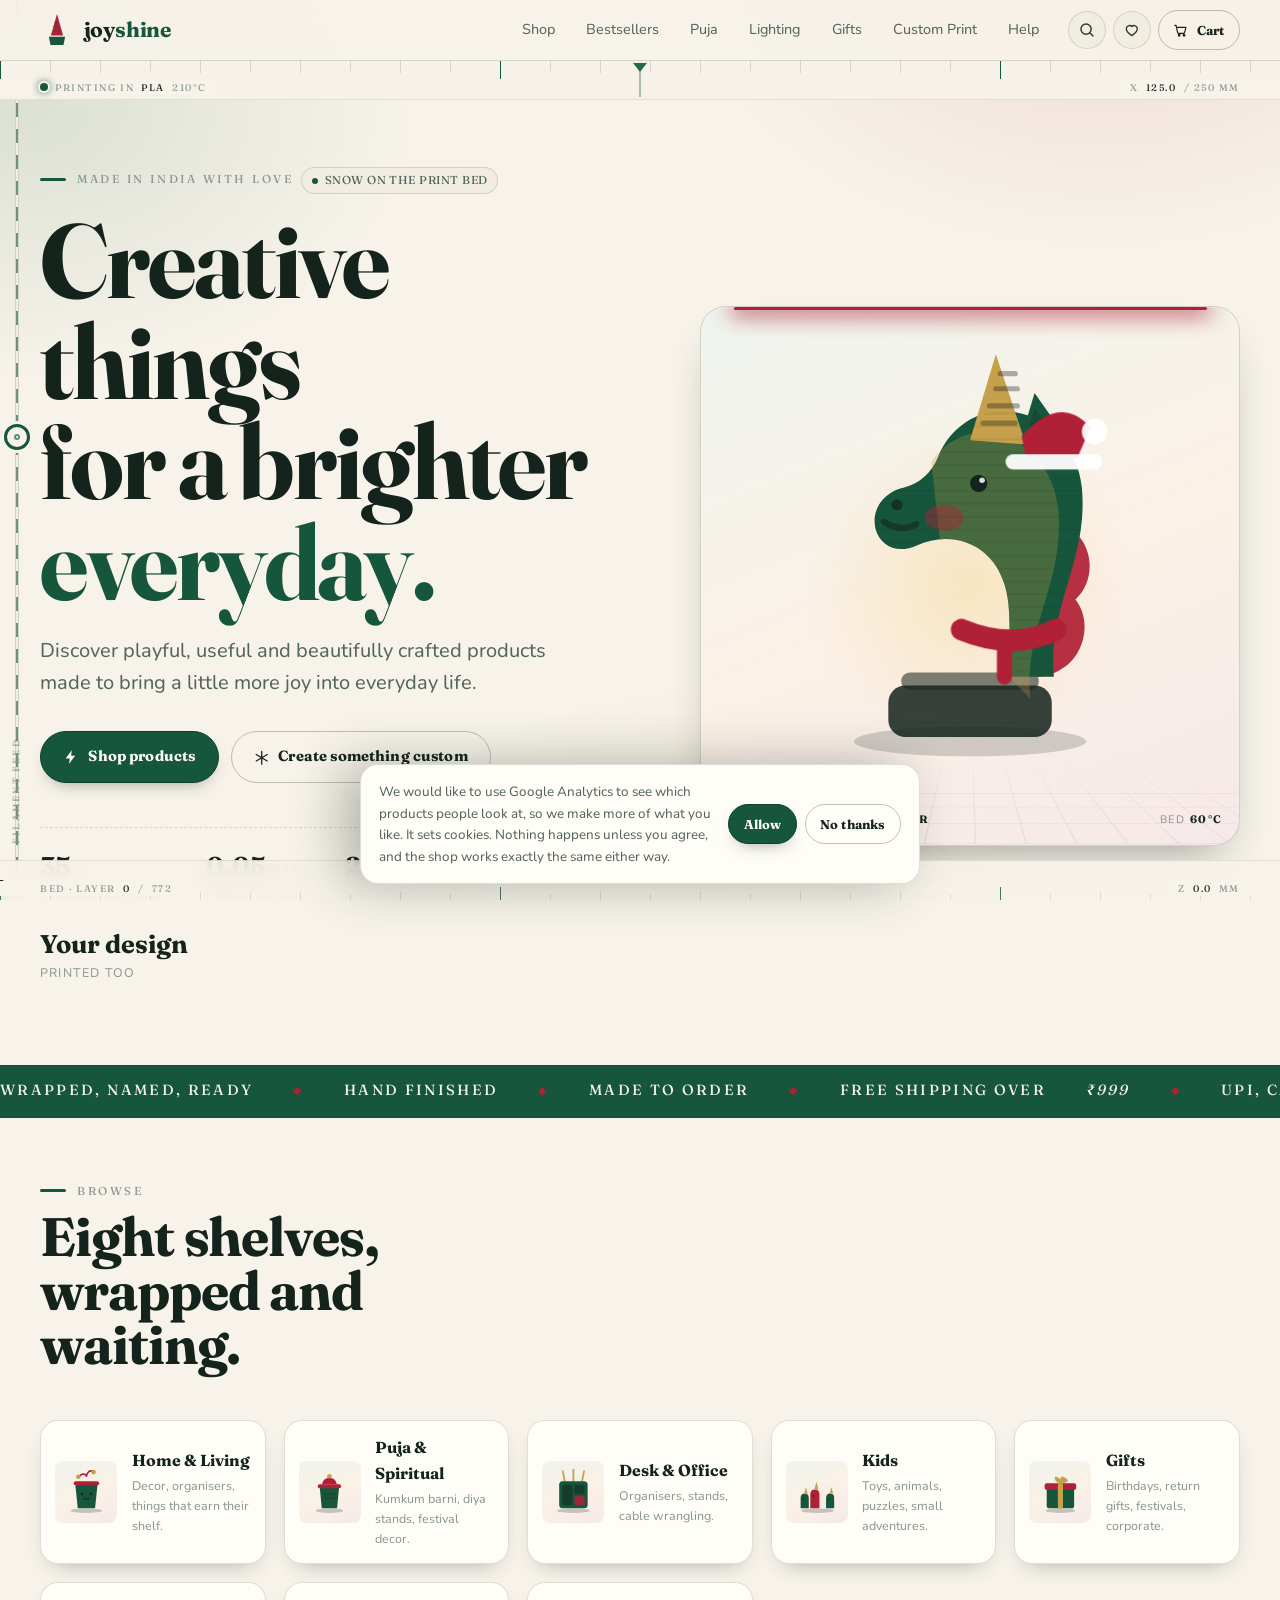
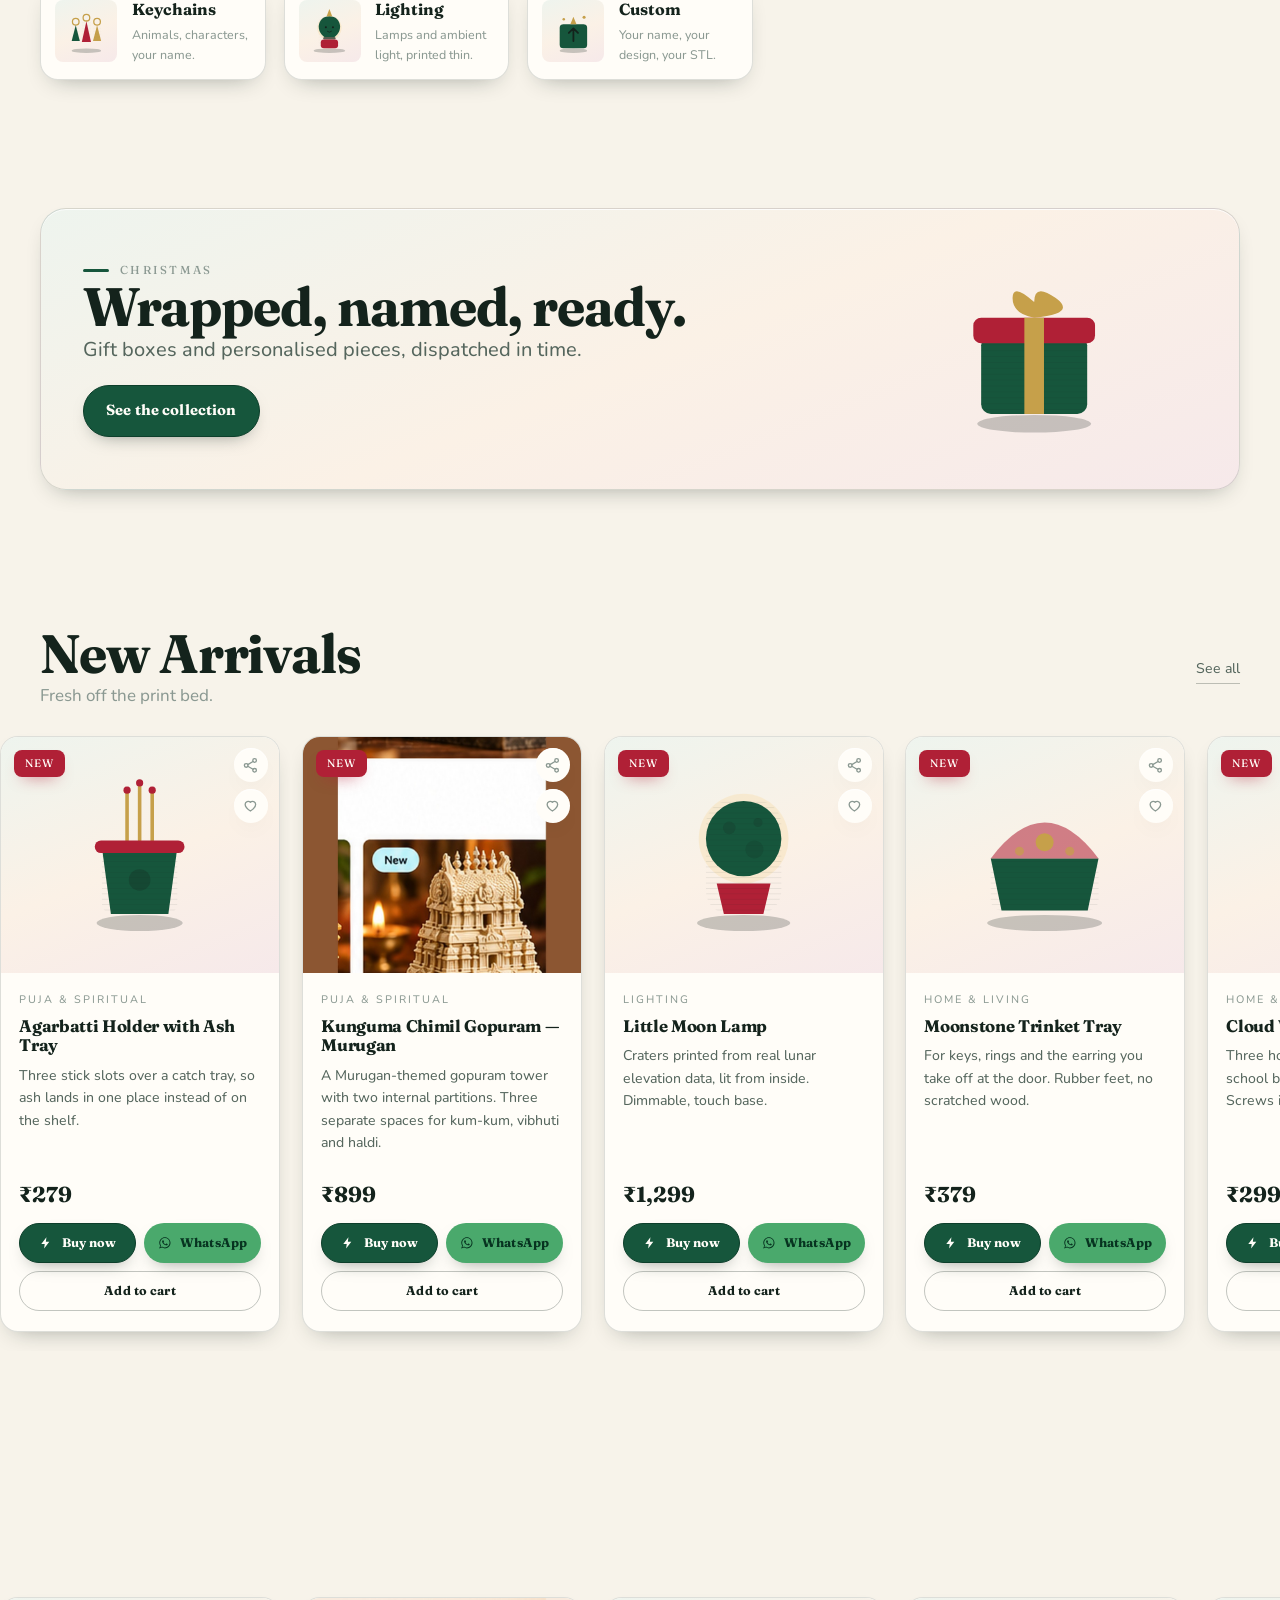
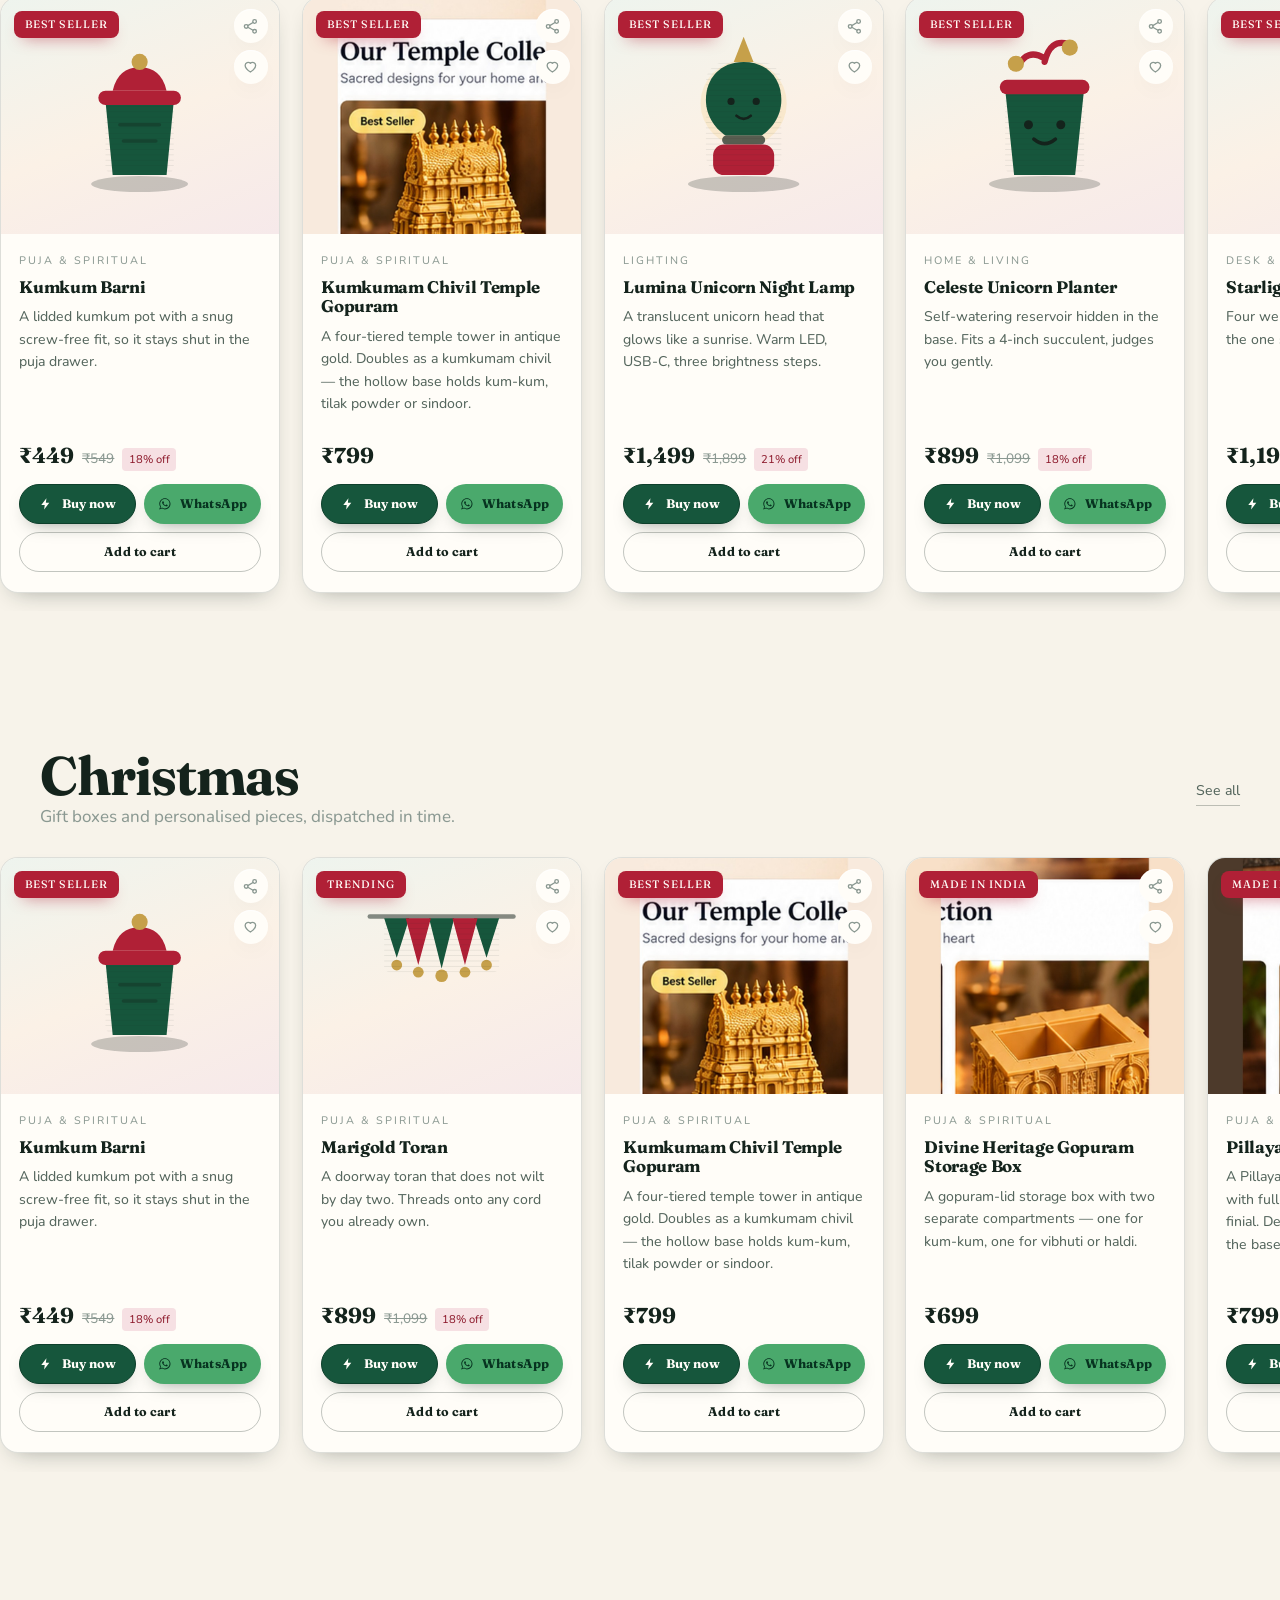
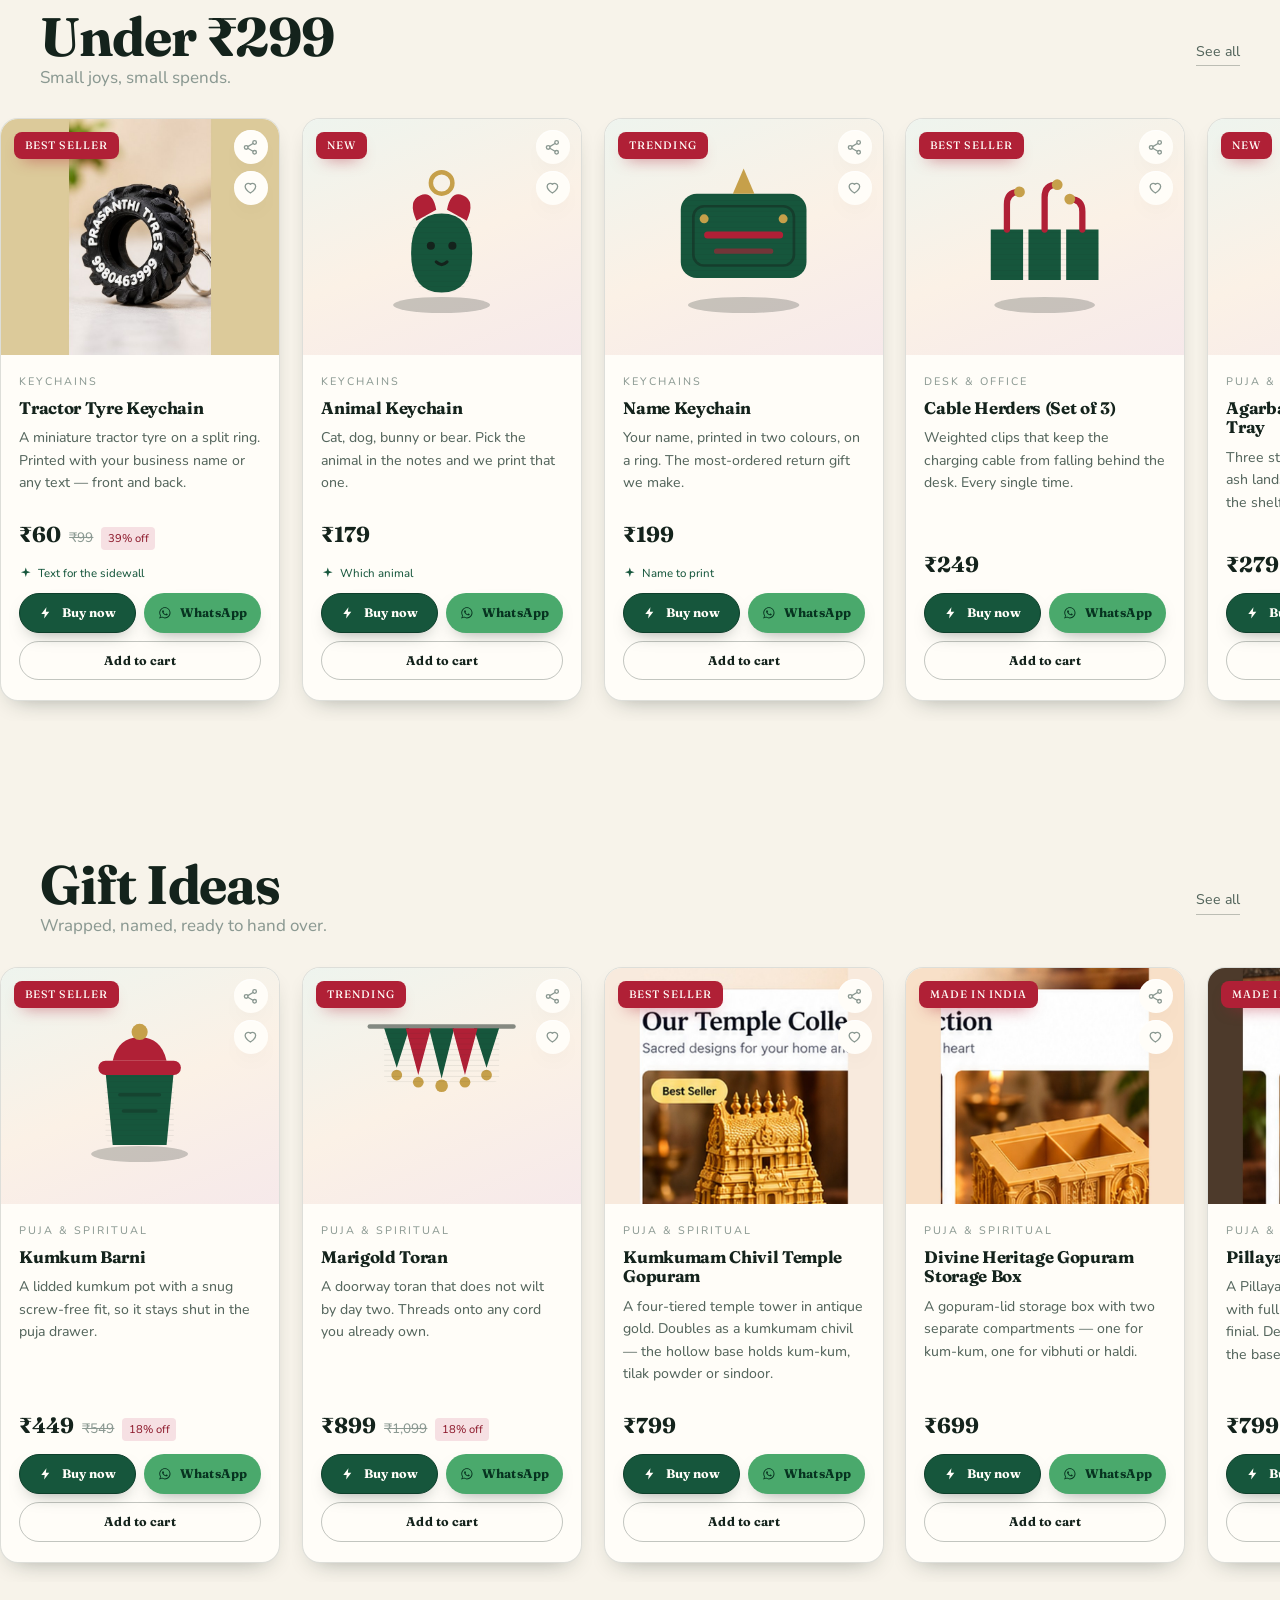
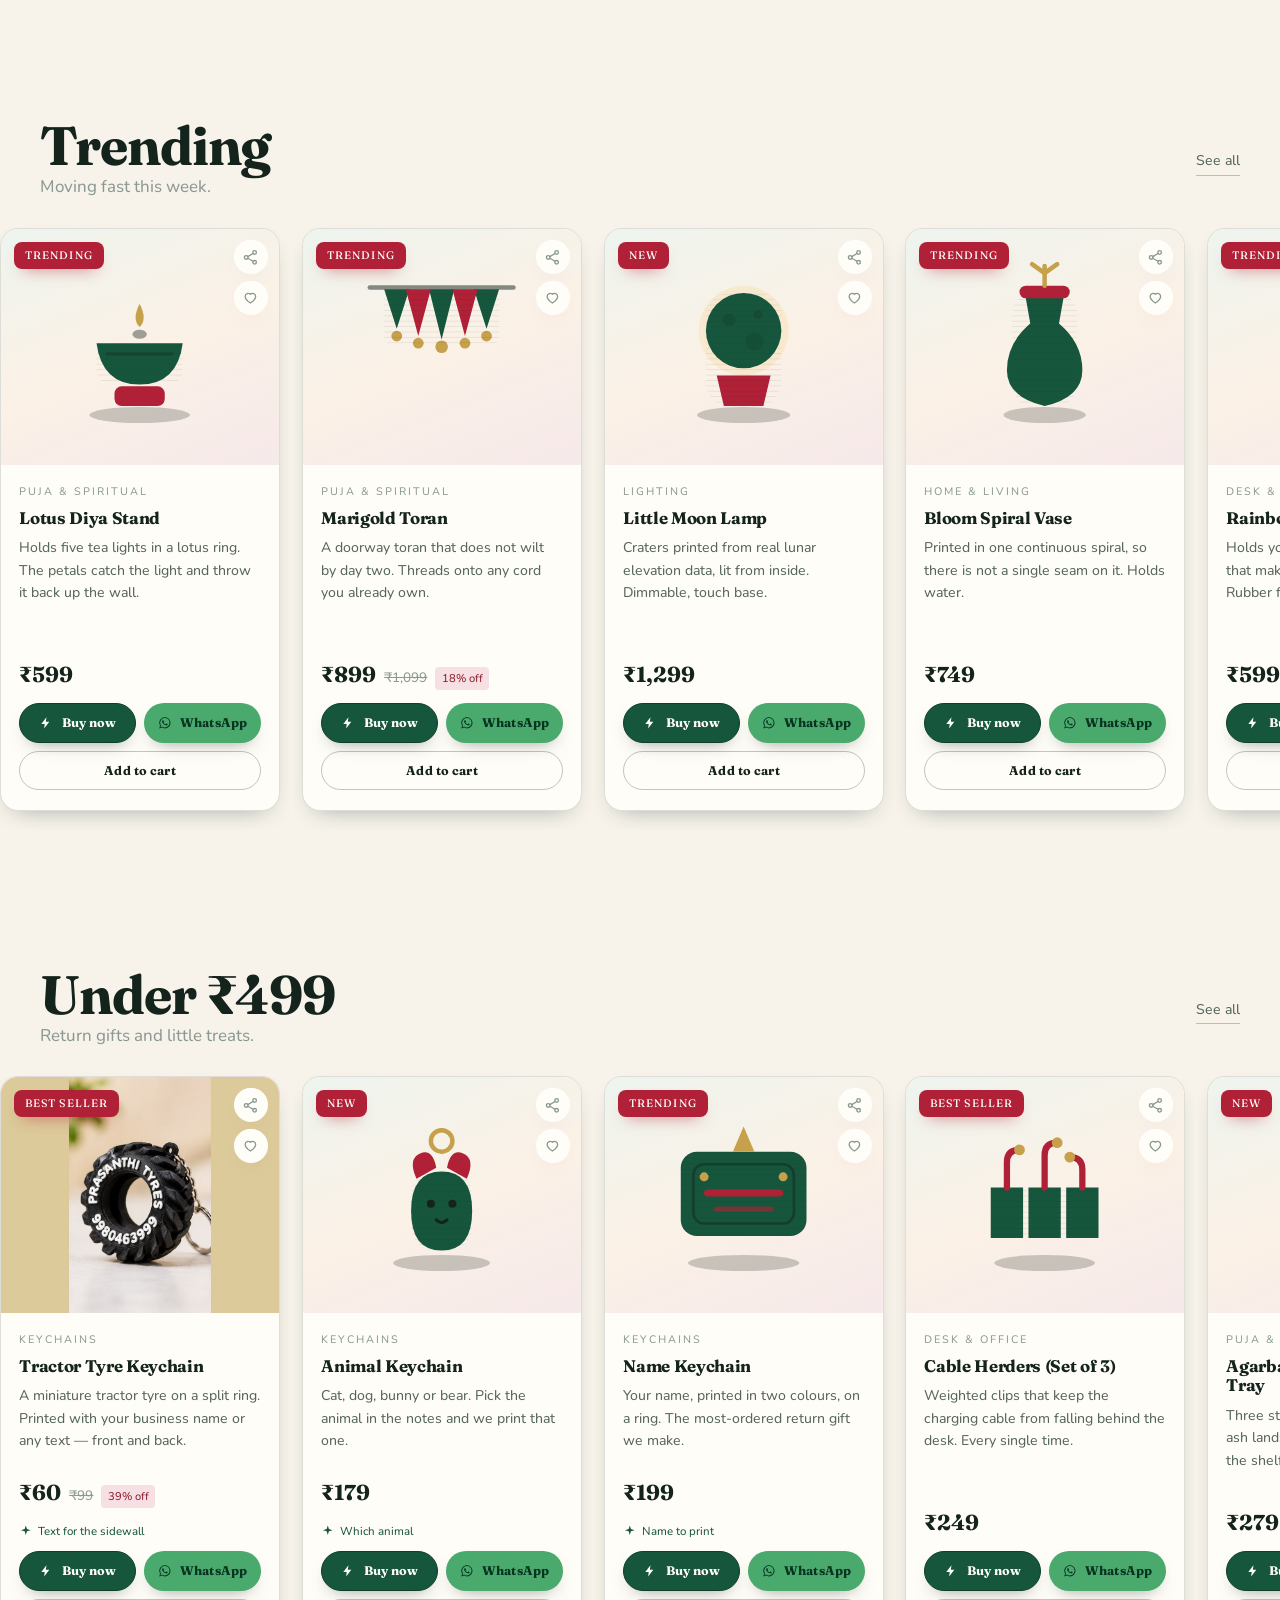
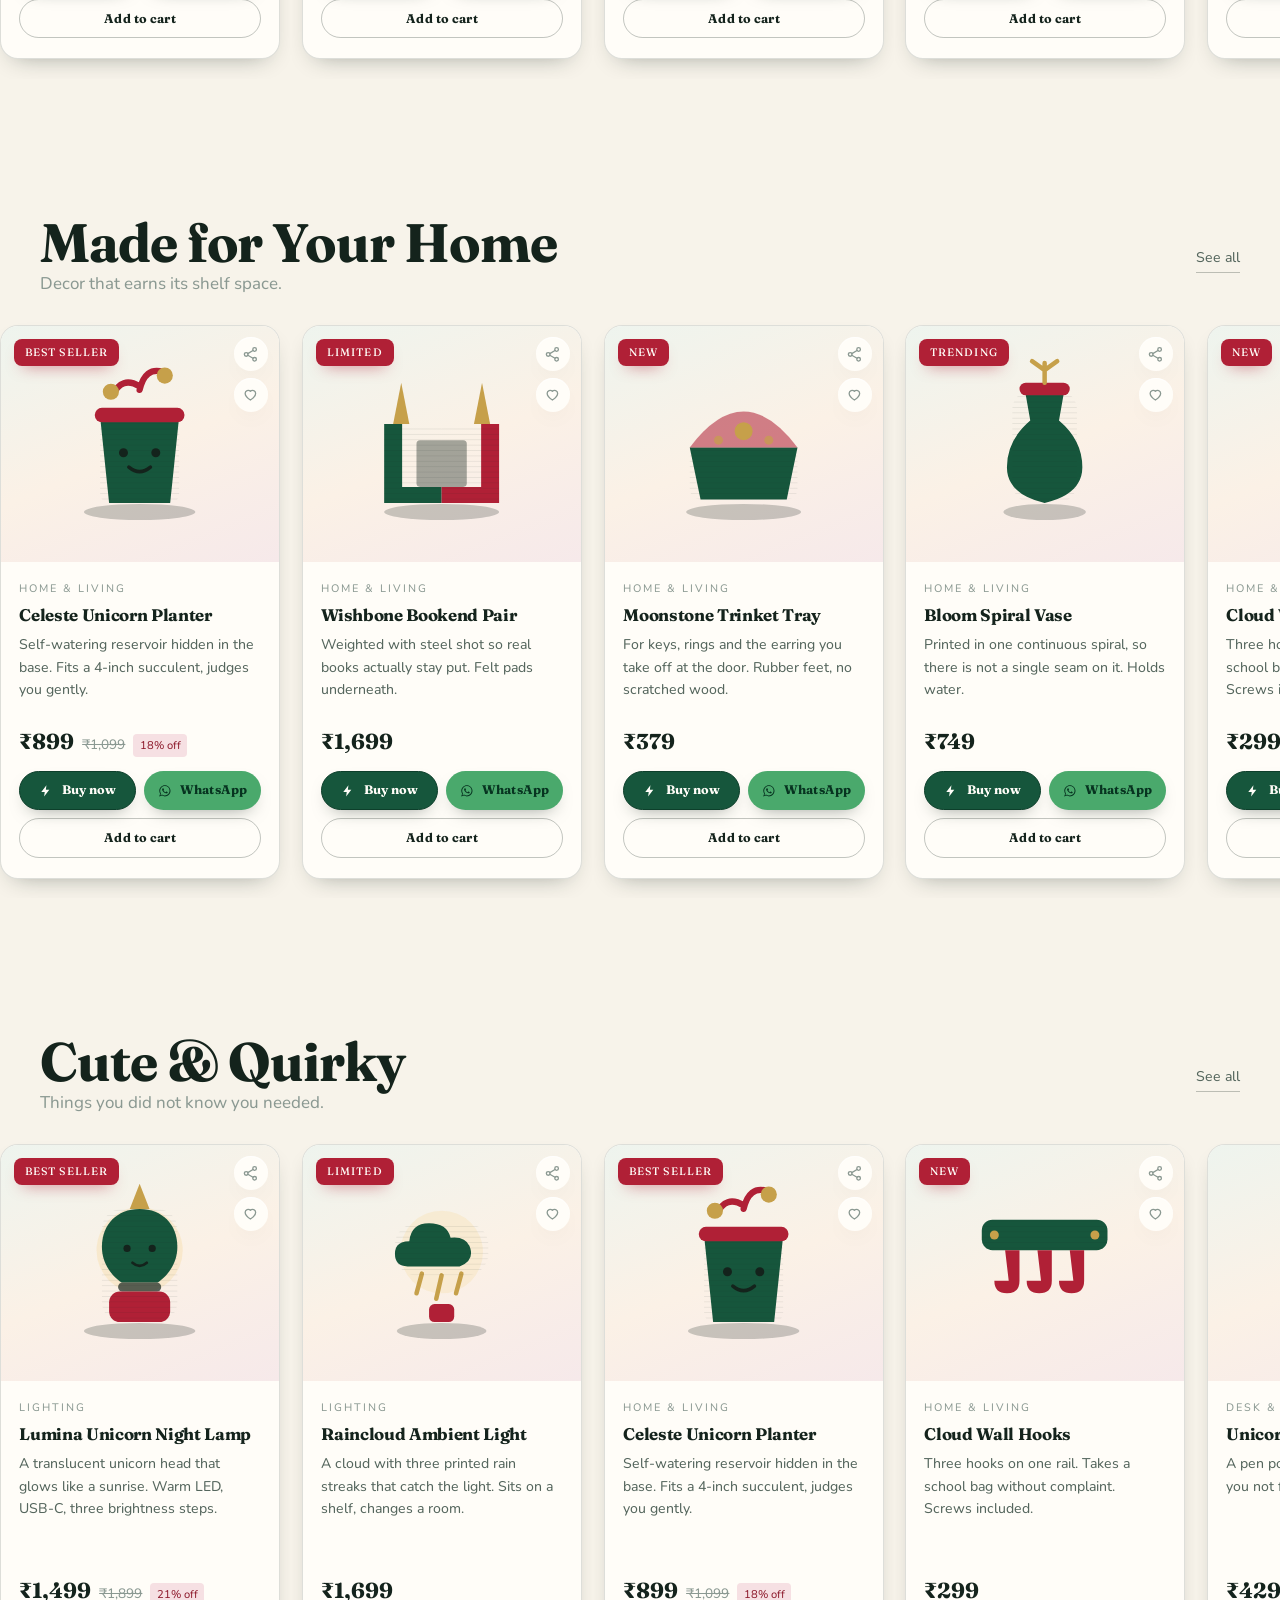
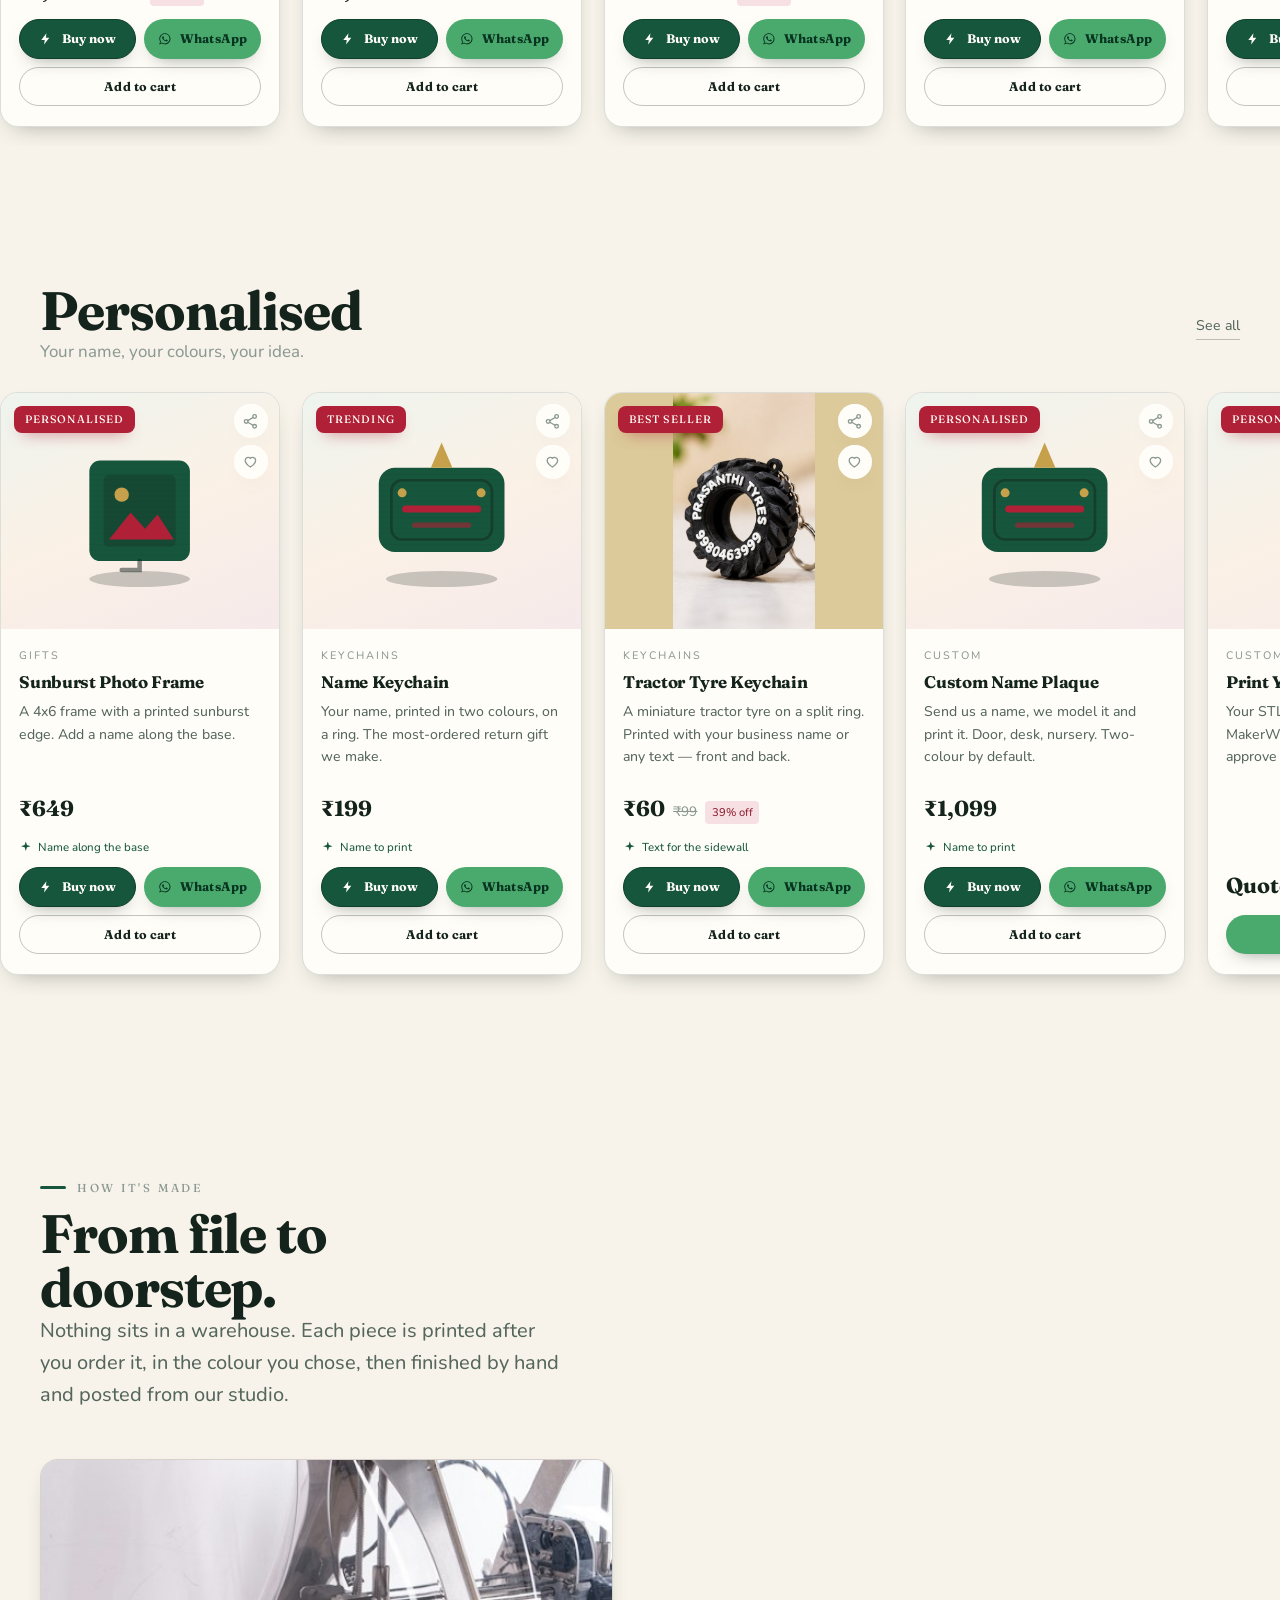
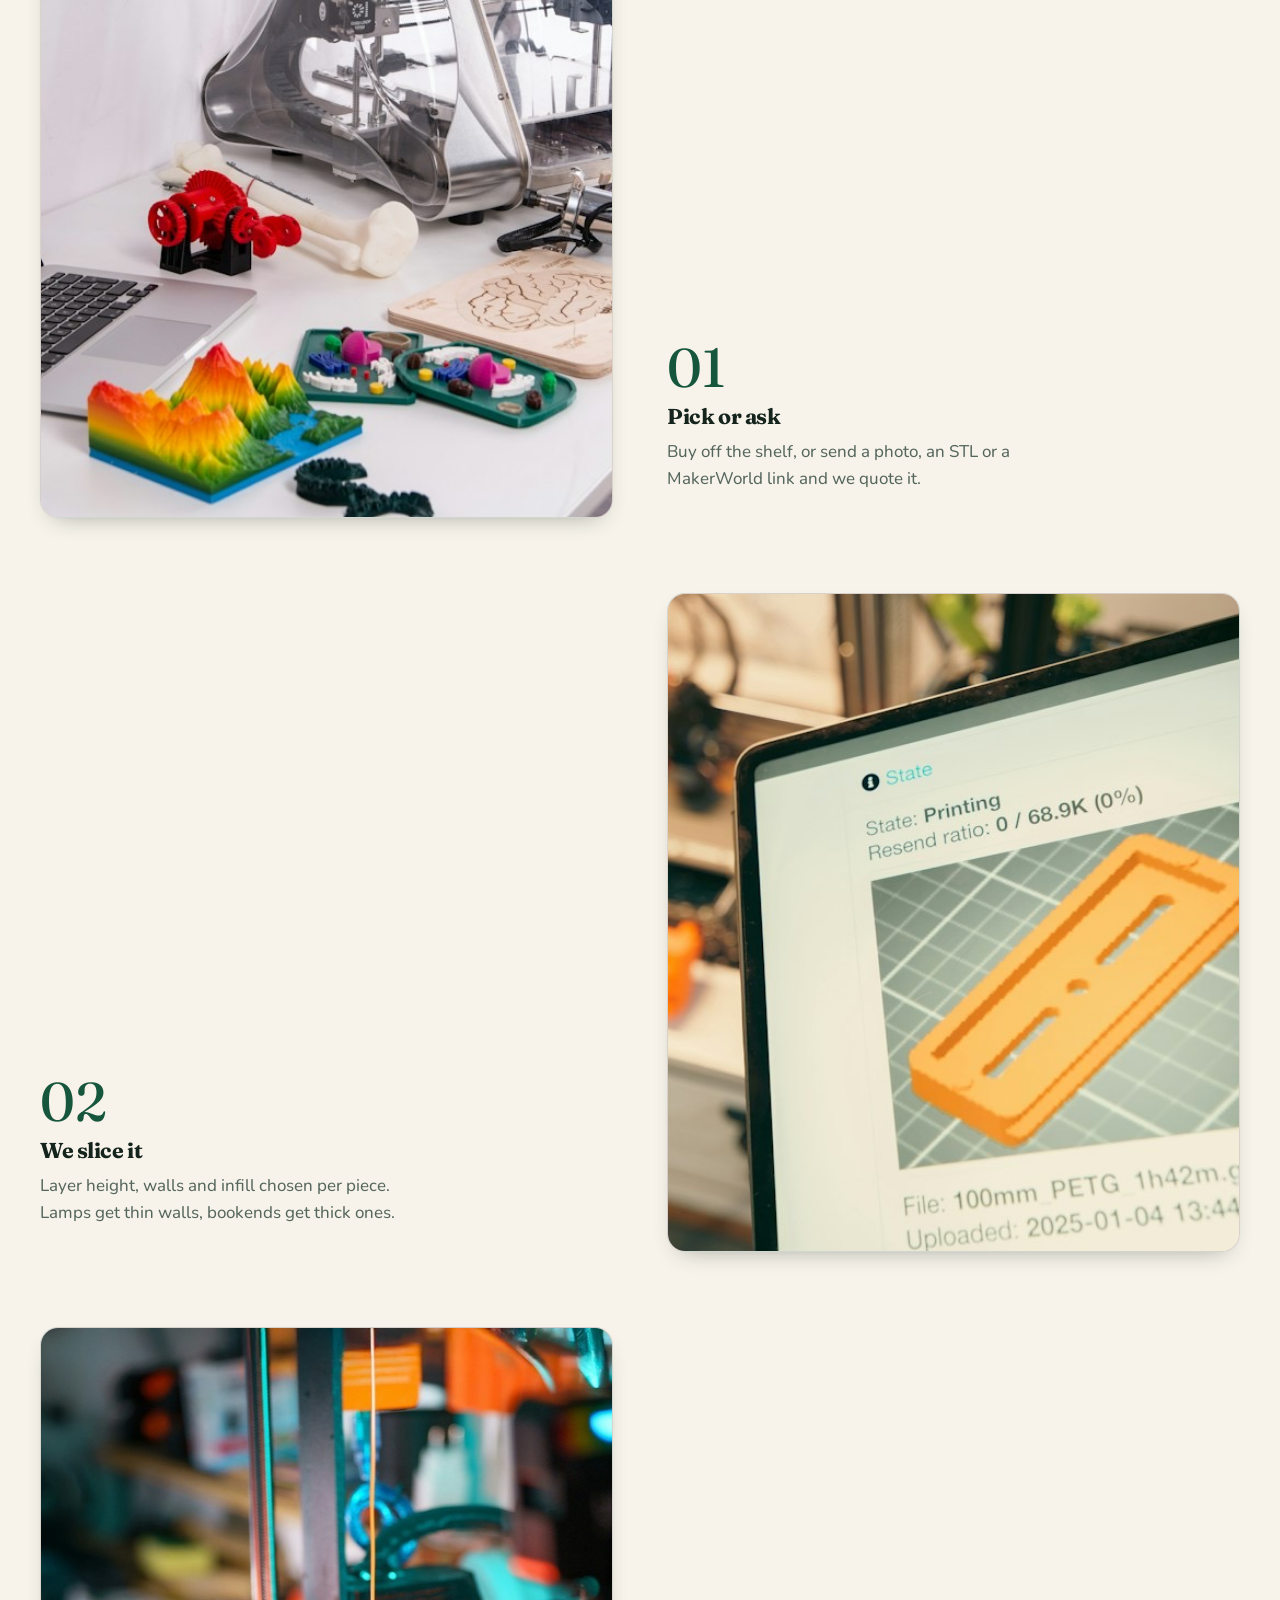
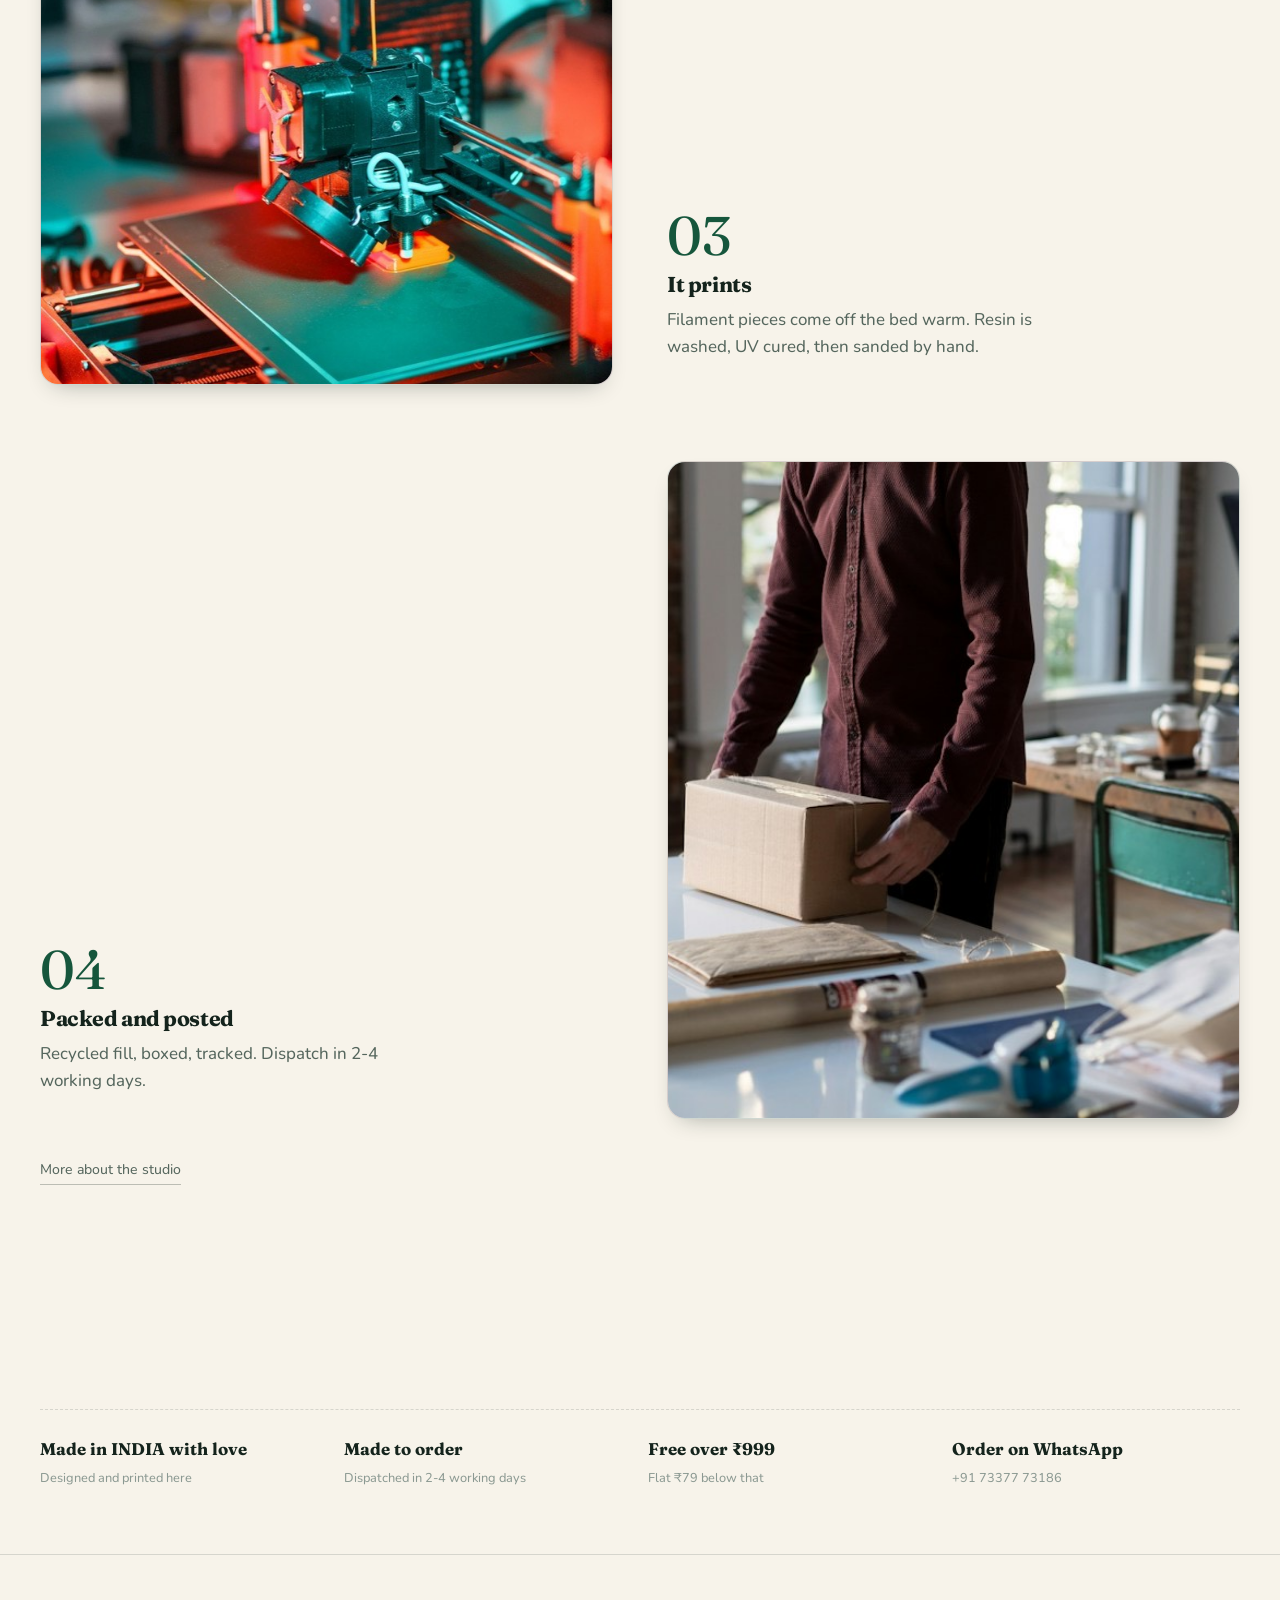
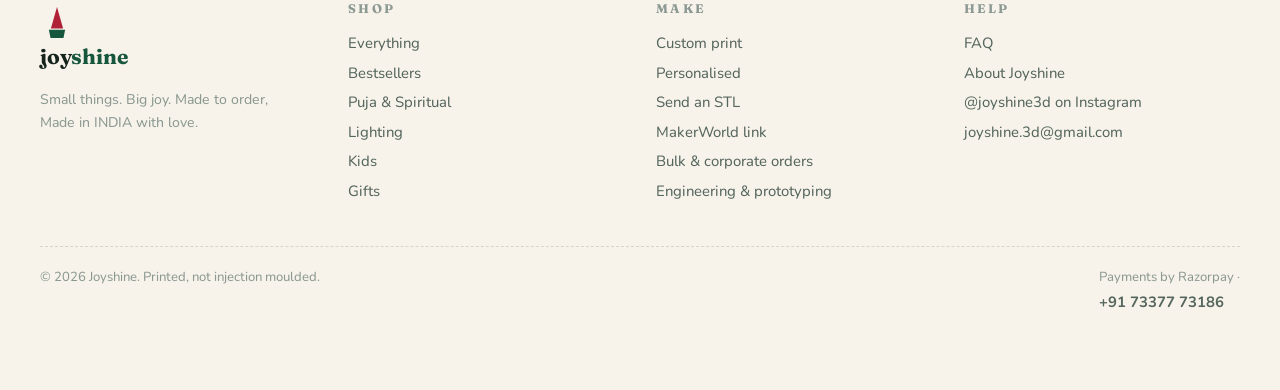
==== commit 5d77050a: "Pencil case: two back-to-school scenes Co-Authored-By: Claude Opus 5.5 <noreply@anthropic.com>" ====
--- a/index.html
+++ b/index.html
@@ -24,12 +24,12 @@
 <link rel="preconnect" href="https://fonts.gstatic.com" crossorigin>
 <link href="https://fonts.googleapis.com/css2?family=Bagel+Fat+One&family=Fraunces:ital,opsz,wght@0,9..144,400..700;1,9..144,400&family=Michroma&family=Space+Grotesk:wght@300..700&family=Baloo+2:wght@500..800&family=Nunito:wght@400..800&display=swap" rel="stylesheet">
 
-<link rel="stylesheet" href="assets/css/base.css?v=202611250824">
-<link rel="stylesheet" href="assets/css/components.css?v=202611250824">
-<link rel="stylesheet" href="assets/css/shop.css?v=202611250824">
-<link rel="stylesheet" href="assets/css/rig.css?v=202611250824">
-<link rel="stylesheet" href="assets/css/character.css?v=202611250824">
-<link rel="stylesheet" href="assets/css/themes.css?v=202611250824">
+<link rel="stylesheet" href="assets/css/base.css?v=202611251812">
+<link rel="stylesheet" href="assets/css/components.css?v=202611251812">
+<link rel="stylesheet" href="assets/css/shop.css?v=202611251812">
+<link rel="stylesheet" href="assets/css/rig.css?v=202611251812">
+<link rel="stylesheet" href="assets/css/character.css?v=202611251812">
+<link rel="stylesheet" href="assets/css/themes.css?v=202611251812">
 </head>
 <body>
 
@@ -214,24 +214,24 @@
 
 <div class="toasts" id="toasts" aria-live="polite"></div>
 
-<script src="assets/js/config.js?v=202611250824"></script>
-<script src="assets/js/occasions.js?v=202611250824"></script>
-<script src="assets/js/products.js?v=202611250824"></script>
-<script src="assets/js/cloud.js?v=202611250824"></script>
-<script src="assets/js/settings.js?v=202611250824"></script>
-<script src="assets/js/catalogue.js?v=202611250824"></script>
-<script src="assets/js/customise.js?v=202611250824"></script>
-<script src="assets/js/promo.js?v=202611250824"></script>
-<script src="assets/js/analytics.js?v=202611250824"></script>
-<script src="assets/js/legal.js?v=202611250824"></script>
-<script src="assets/js/store.js?v=202611250824"></script>
-<script src="assets/js/icons.js?v=202611250824"></script>
-<script src="assets/js/skin.js?v=202611250824"></script>
-<script src="assets/js/kit.js?v=202611250824"></script>
-<script src="assets/js/views.js?v=202611250824"></script>
-<script src="assets/js/fly.js?v=202611250824"></script>
-<script src="assets/js/app.js?v=202611250824"></script>
-<script src="assets/js/review.js?v=202611250824"></script>
-<script src="assets/js/rig.js?v=202611250824"></script>
+<script src="assets/js/config.js?v=202611251812"></script>
+<script src="assets/js/occasions.js?v=202611251812"></script>
+<script src="assets/js/products.js?v=202611251812"></script>
+<script src="assets/js/cloud.js?v=202611251812"></script>
+<script src="assets/js/settings.js?v=202611251812"></script>
+<script src="assets/js/catalogue.js?v=202611251812"></script>
+<script src="assets/js/customise.js?v=202611251812"></script>
+<script src="assets/js/promo.js?v=202611251812"></script>
+<script src="assets/js/analytics.js?v=202611251812"></script>
+<script src="assets/js/legal.js?v=202611251812"></script>
+<script src="assets/js/store.js?v=202611251812"></script>
+<script src="assets/js/icons.js?v=202611251812"></script>
+<script src="assets/js/skin.js?v=202611251812"></script>
+<script src="assets/js/kit.js?v=202611251812"></script>
+<script src="assets/js/views.js?v=202611251812"></script>
+<script src="assets/js/fly.js?v=202611251812"></script>
+<script src="assets/js/app.js?v=202611251812"></script>
+<script src="assets/js/review.js?v=202611251812"></script>
+<script src="assets/js/rig.js?v=202611251812"></script>
 </body>
 </html>
--- a/assets/css/components.css
+++ b/assets/css/components.css
@@ -122,7 +122,18 @@
   translate: -110% 0; transition: translate .8s var(--ease);
 }
 .card:hover .card__art::after { translate: 110% 0; }
-.card__art img { width: 100%; height: 100%; object-fit: cover; }
+.card__art img { width: 100%; height: 100%; object-fit: cover; transition: transform .9s var(--ease), opacity .5s var(--ease); }
+/* the second angle sits over the first, hidden until hover */
+.card__art .card__alt { position: absolute; inset: 0; z-index: 1; opacity: 0; pointer-events: none; }
+/* zoom only where there is a real pointer; on a phone a tap opens the product */
+@media (hover: hover) and (pointer: fine) {
+  .card:hover .card__art img { transform: scale(1.06); }
+  .card:hover .card__art .card__alt { opacity: 1; }
+}
+@media (prefers-reduced-motion: reduce) {
+  .card__art img { transition: opacity .2s linear; }
+  .card:hover .card__art img { transform: none; }
+}
 
 .card__tag {
   position: absolute; top: .8rem; left: .8rem; z-index: 2;
--- a/assets/css/shop.css
+++ b/assets/css/shop.css
@@ -501,17 +501,61 @@
 body.no-foot .foot { display: none; }
 
 /* ---------- PDP multi-image gallery ---------------------- */
-.pdp__stage img { width: 100%; height: 100%; object-fit: contain; display: block; }
-.pdp__thumbrow {
-  display: flex; gap: .5rem; flex-wrap: wrap; padding: .6rem 0 0;
-}
+/* photos fill the stage edge to edge; z-index lifts them over the theme's
+   stage pattern, which is meant for drawn art and only muddies a photograph */
+.pdp__stage img { width: 100%; height: 100%; object-fit: cover; display: block; position: relative; z-index: 1; }
+#pdpMainImg { cursor: zoom-in; }
+@media (hover: hover) and (pointer: fine) {
+  #pdpMainImg { transition: transform .9s var(--ease); }
+  .pdp__stage:hover #pdpMainImg { transform: scale(1.08); }
+}
+@media (prefers-reduced-motion: reduce) { .pdp__stage:hover #pdpMainImg { transform: none; } }
+
+.pdp__thumbrow { display: flex; gap: .6rem; flex-wrap: wrap; padding-top: .8rem; }
 .pdp__thumbrow .thumb {
-  width: 56px; height: 56px; border-radius: 8px; overflow: hidden;
-  border: 2px solid var(--c-line); cursor: pointer; flex-shrink: 0;
-  transition: border-color .15s;
-}
-.pdp__thumbrow .thumb.on { border-color: var(--c-primary); }
+  width: 76px; height: 76px; padding: 0; flex-shrink: 0; overflow: hidden; cursor: pointer;
+  border-radius: var(--r-s); background: var(--stage);
+  border: 2px solid transparent; box-shadow: var(--shadow-1); opacity: .7;
+  transition: opacity .25s var(--ease), border-color .25s var(--ease), transform .3s var(--ease);
+}
+.pdp__thumbrow .thumb:hover { opacity: 1; transform: translateY(-2px); }
+.pdp__thumbrow .thumb.on { opacity: 1; border-color: var(--brand); }
 .pdp__thumbrow .thumb img { width: 100%; height: 100%; object-fit: cover; display: block; }
+
+.pdp__eta { margin-top: 1rem; font-size: .9rem; color: var(--ink-soft); }
+.pdp__eta b { color: var(--ink-strong); }
+.trust--pdp { margin-top: 1.2rem; padding-top: 1.1rem; grid-template-columns: repeat(2, minmax(0, 1fr)); }
+
+/* ---------- full-screen photo viewer --------------------- */
+.lb {
+  position: fixed; inset: 0; z-index: 170;
+  display: grid; place-items: center; padding: clamp(1rem, 4vw, 3.5rem);
+  background: var(--scrim); backdrop-filter: blur(6px);
+  opacity: 0; transition: opacity .3s var(--ease);
+}
+.lb.on { opacity: 1; }
+.lb__img {
+  max-width: min(1100px, 100%); max-height: 100%; object-fit: contain;
+  border-radius: var(--r-l); box-shadow: var(--shadow-3); background: var(--surface);
+}
+.lb__btn {
+  position: absolute; width: 46px; height: 46px; border-radius: 50%;
+  display: grid; place-items: center; cursor: pointer;
+  background: var(--surface); color: var(--ink-strong); border: var(--card-border);
+  box-shadow: var(--shadow-2); font-size: 1.8rem; line-height: 1;
+  transition: transform .25s var(--ease);
+}
+.lb__btn:hover { transform: scale(1.06); }
+.lb__btn svg { width: 1.1rem; height: 1.1rem; }
+.lb__x { top: 1rem; right: 1rem; }
+.lb__prev, .lb__next { top: 50%; translate: 0 -50%; }
+.lb__prev { left: 1rem; }
+.lb__next { right: 1rem; }
+.lb__count {
+  position: absolute; bottom: 1rem; left: 50%; translate: -50% 0;
+  padding: .3rem .85rem; border-radius: 99px; font-size: .8rem;
+  background: var(--surface); color: var(--ink-soft);
+}
 
 /* ---------- PDP variant option rows ---------------------- */
 .pdp__opts { display: grid; gap: .75rem; margin-bottom: 1rem; }
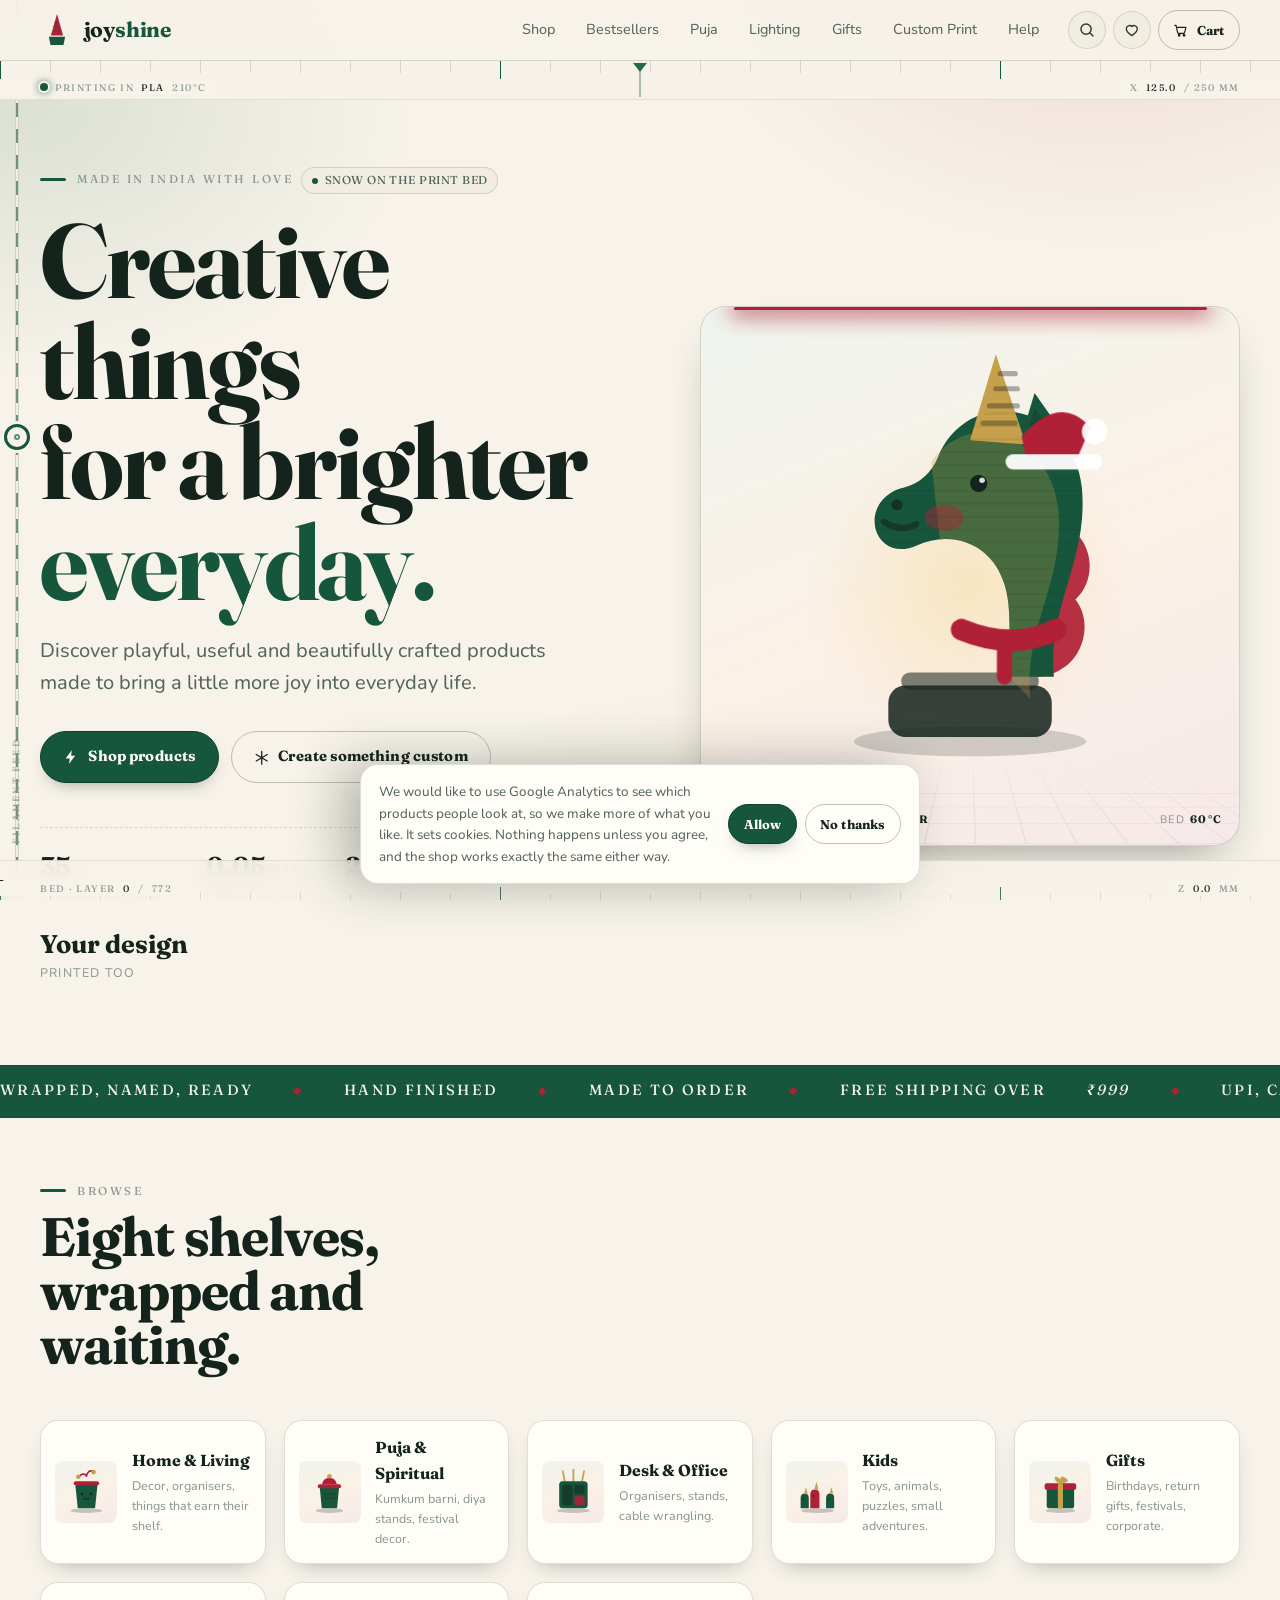
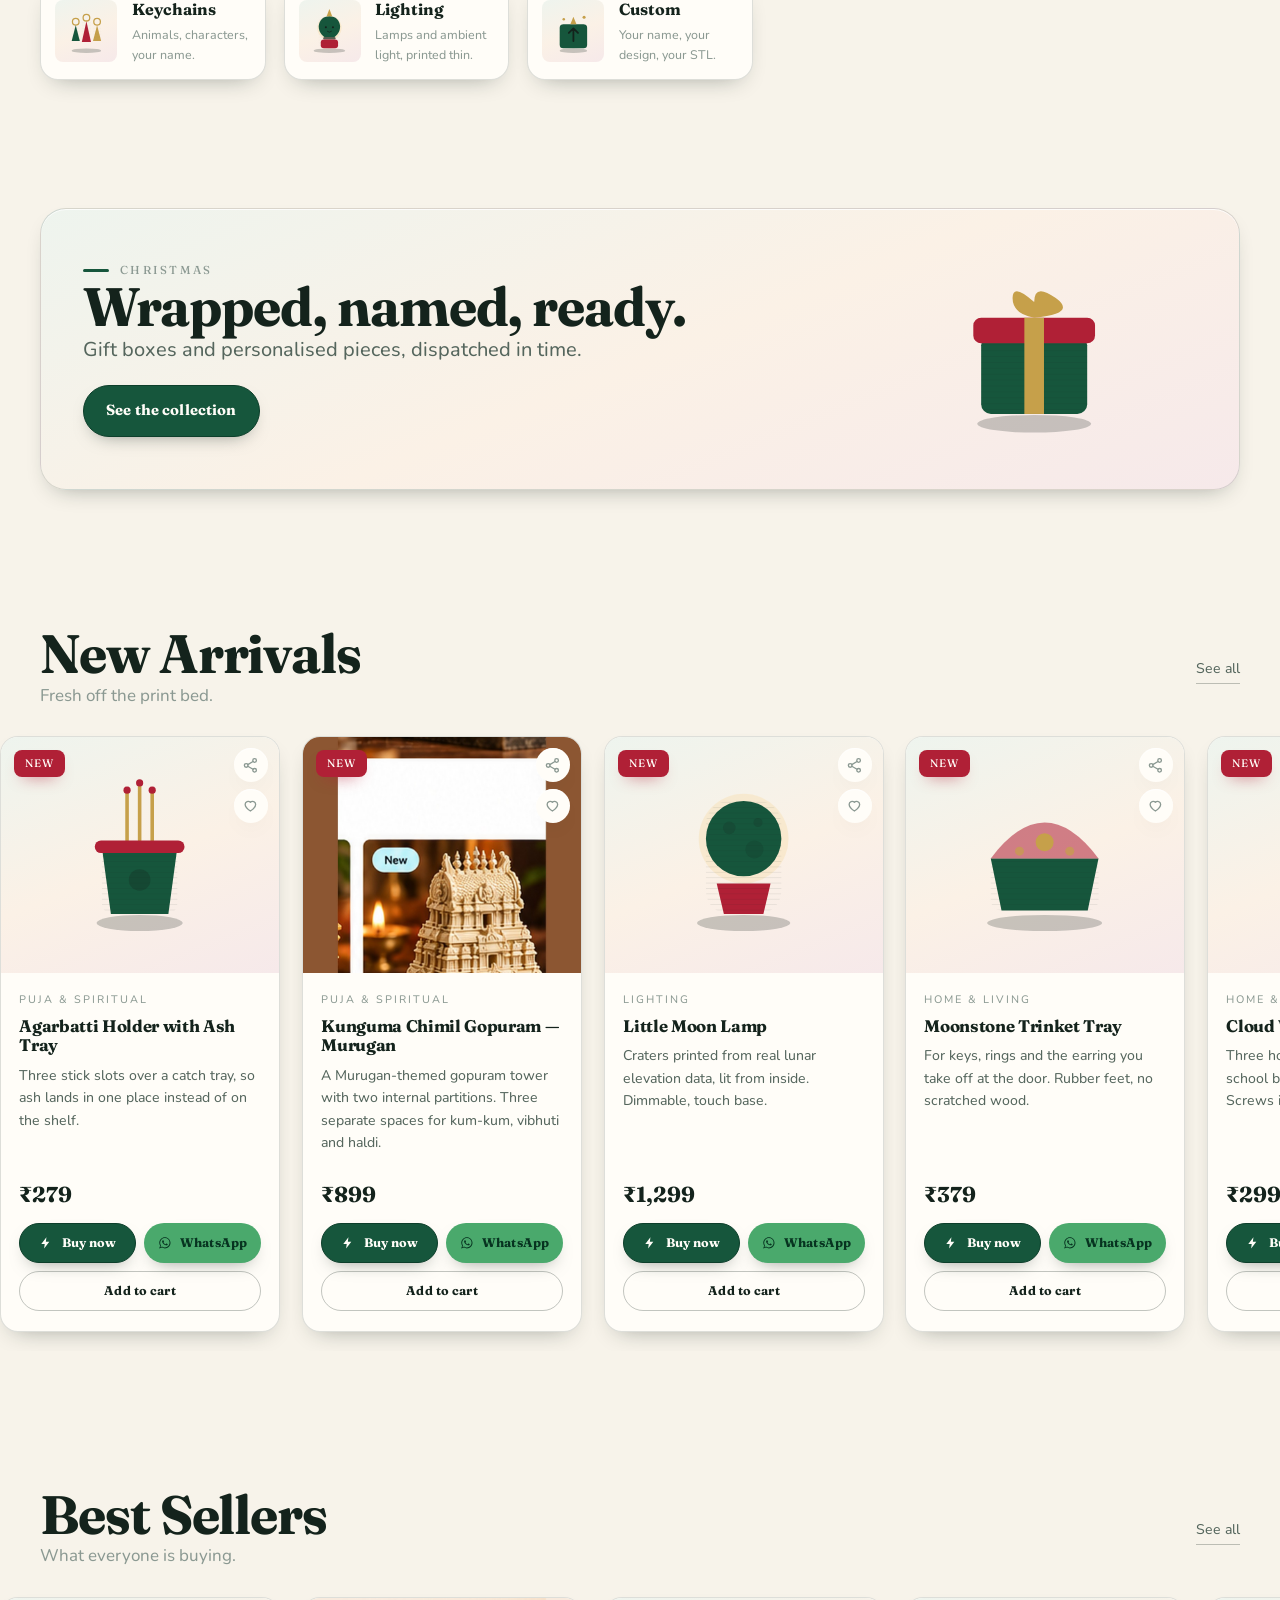
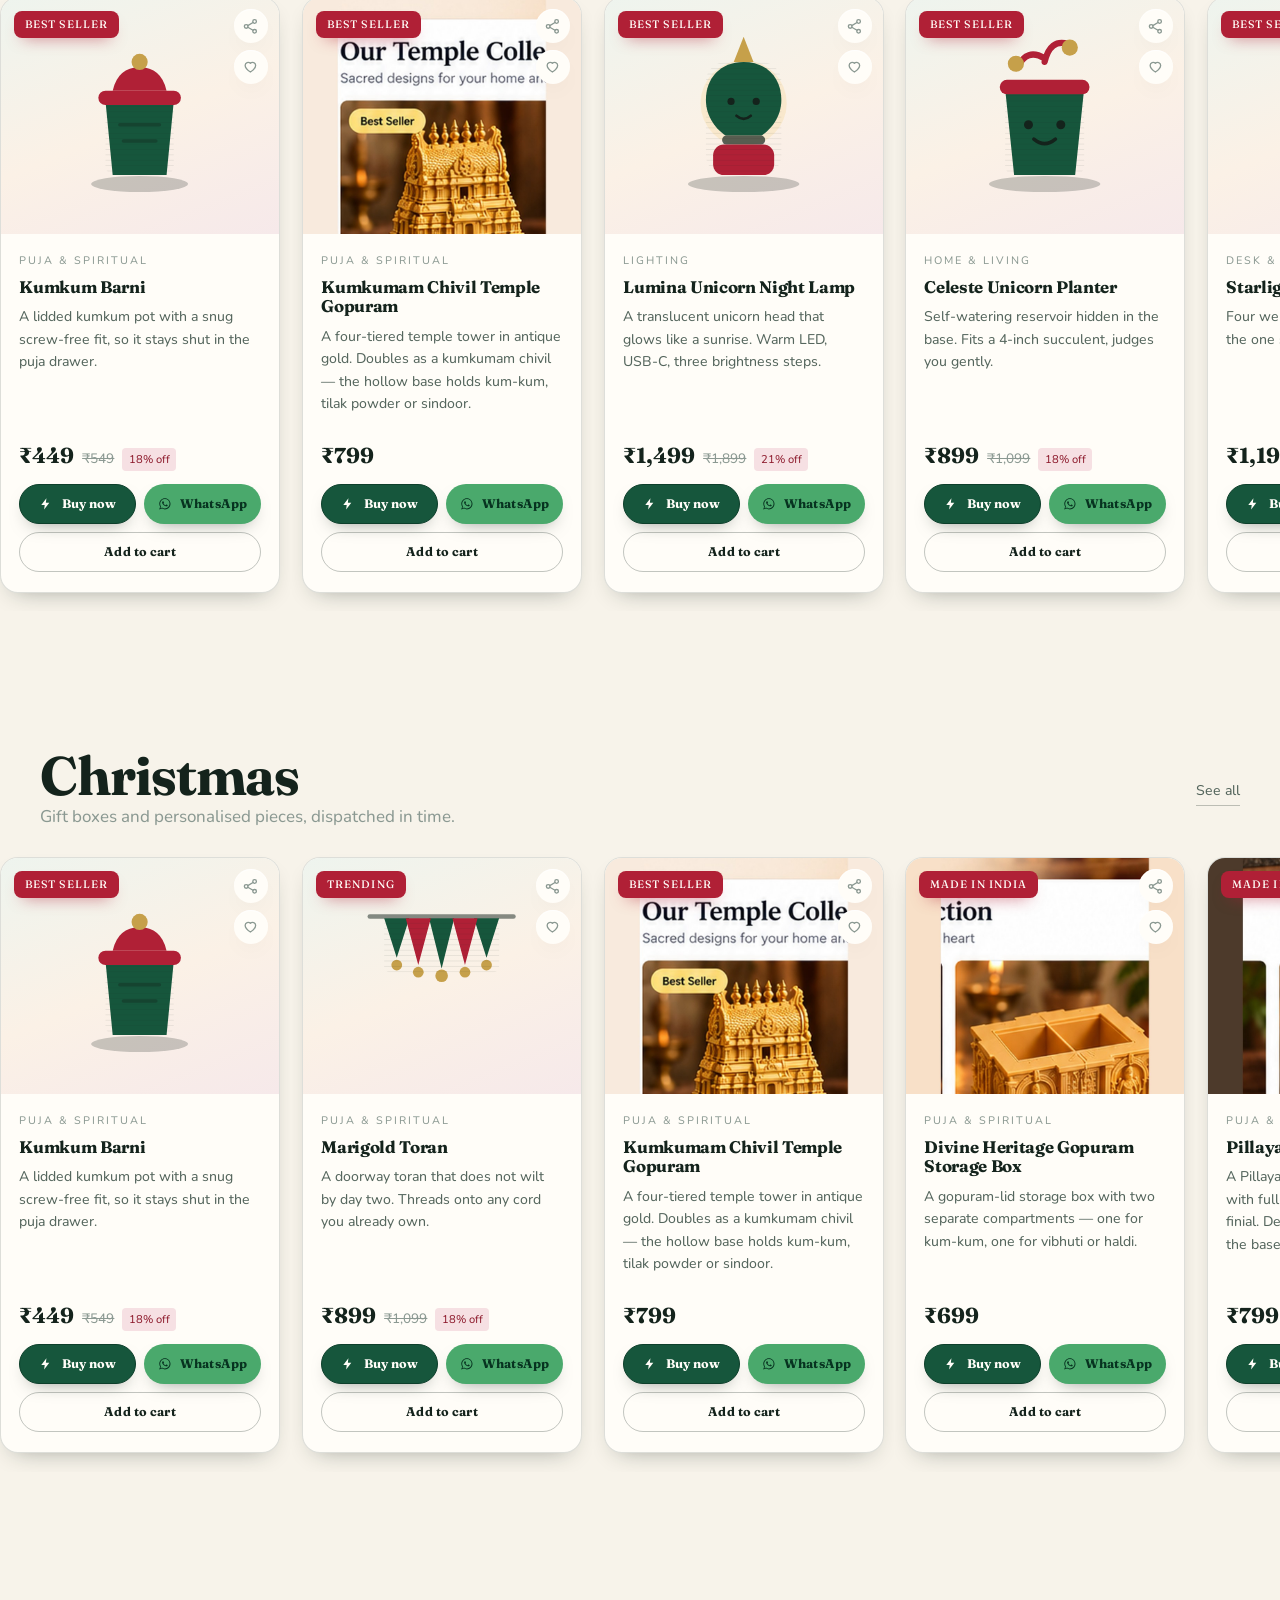
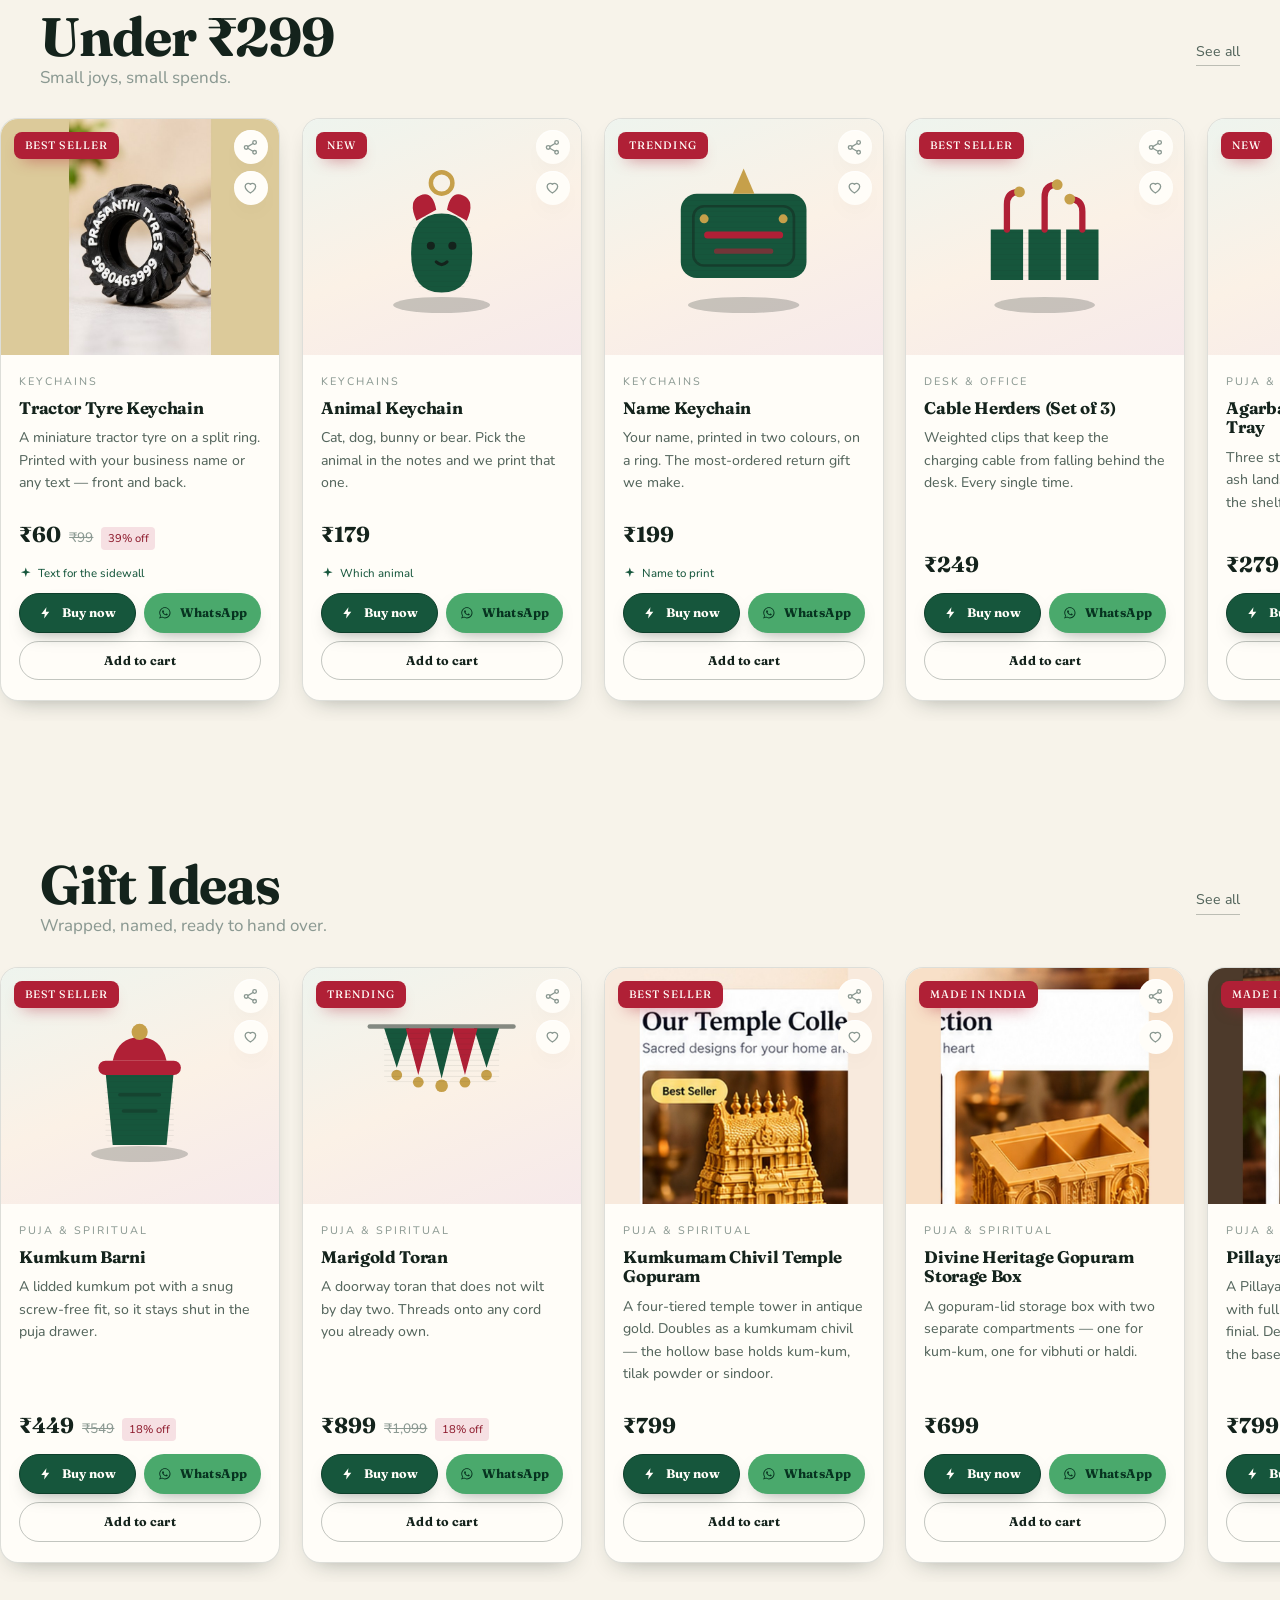
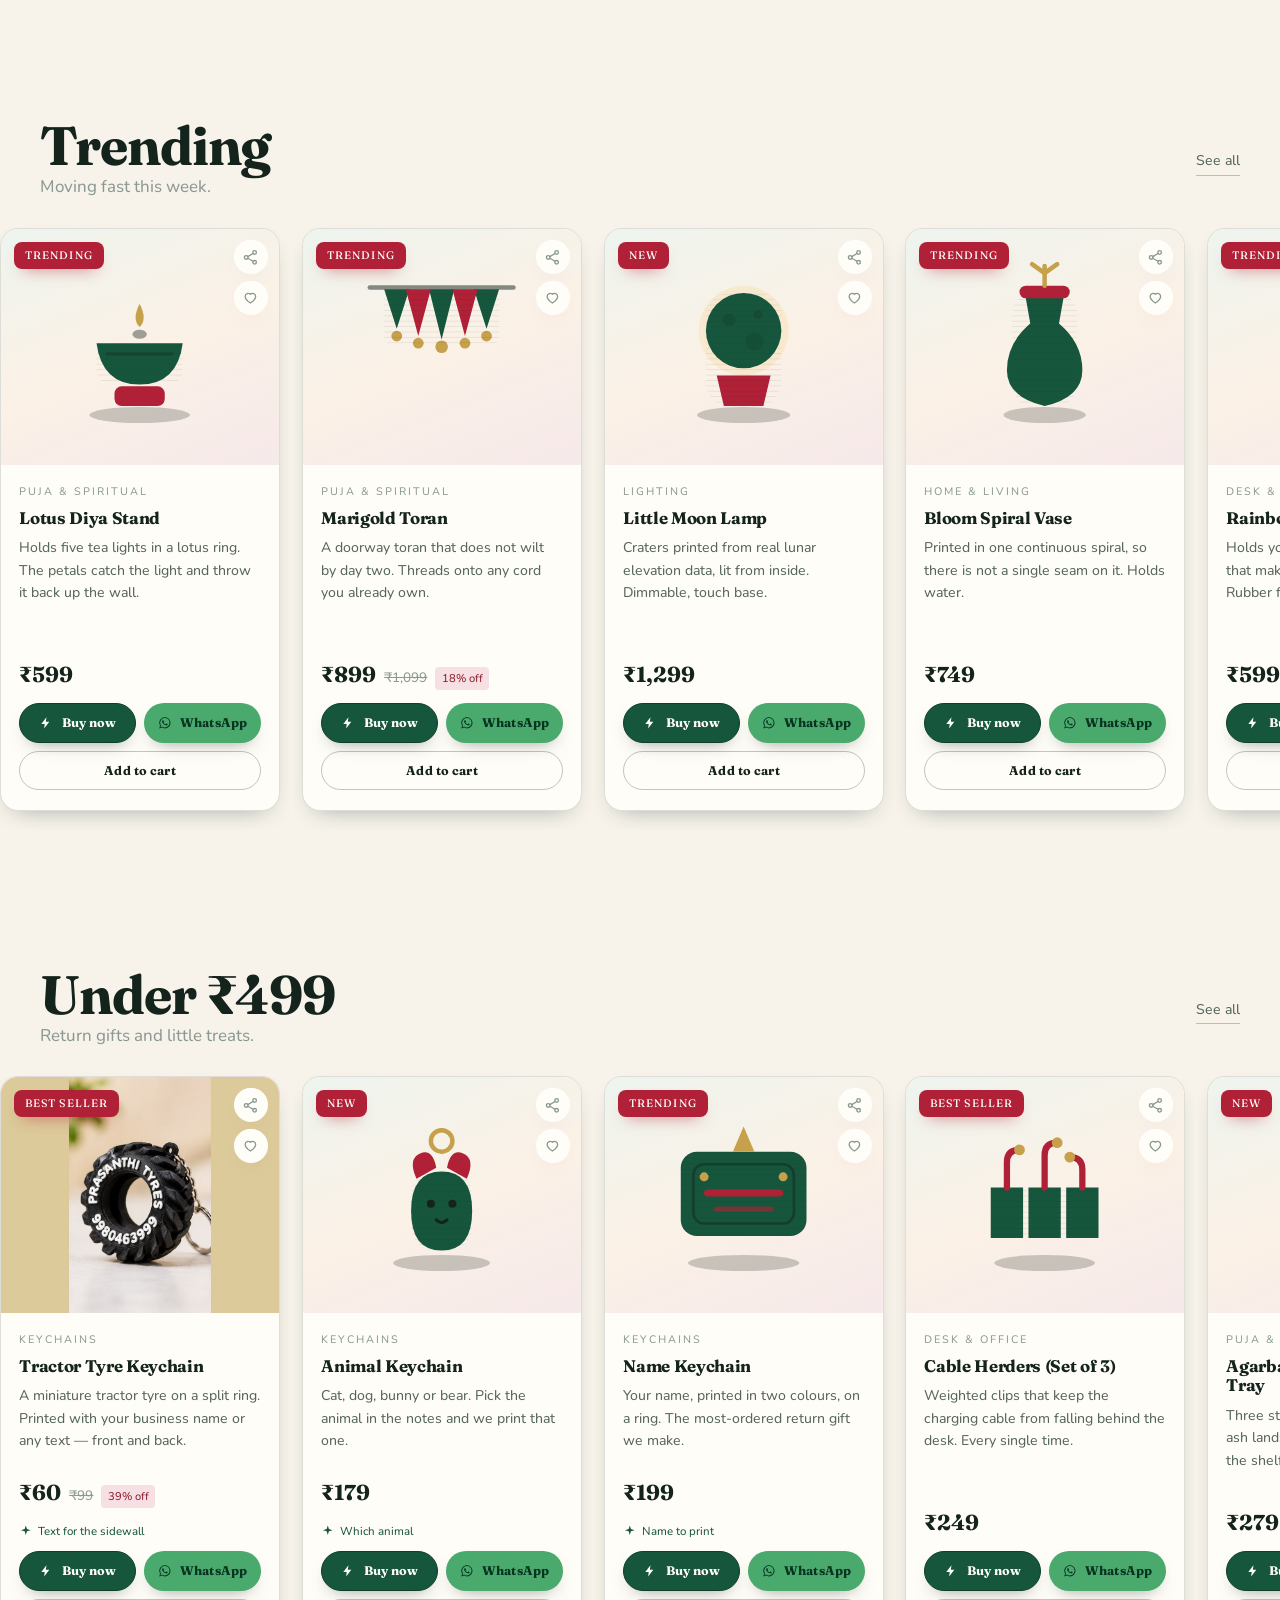
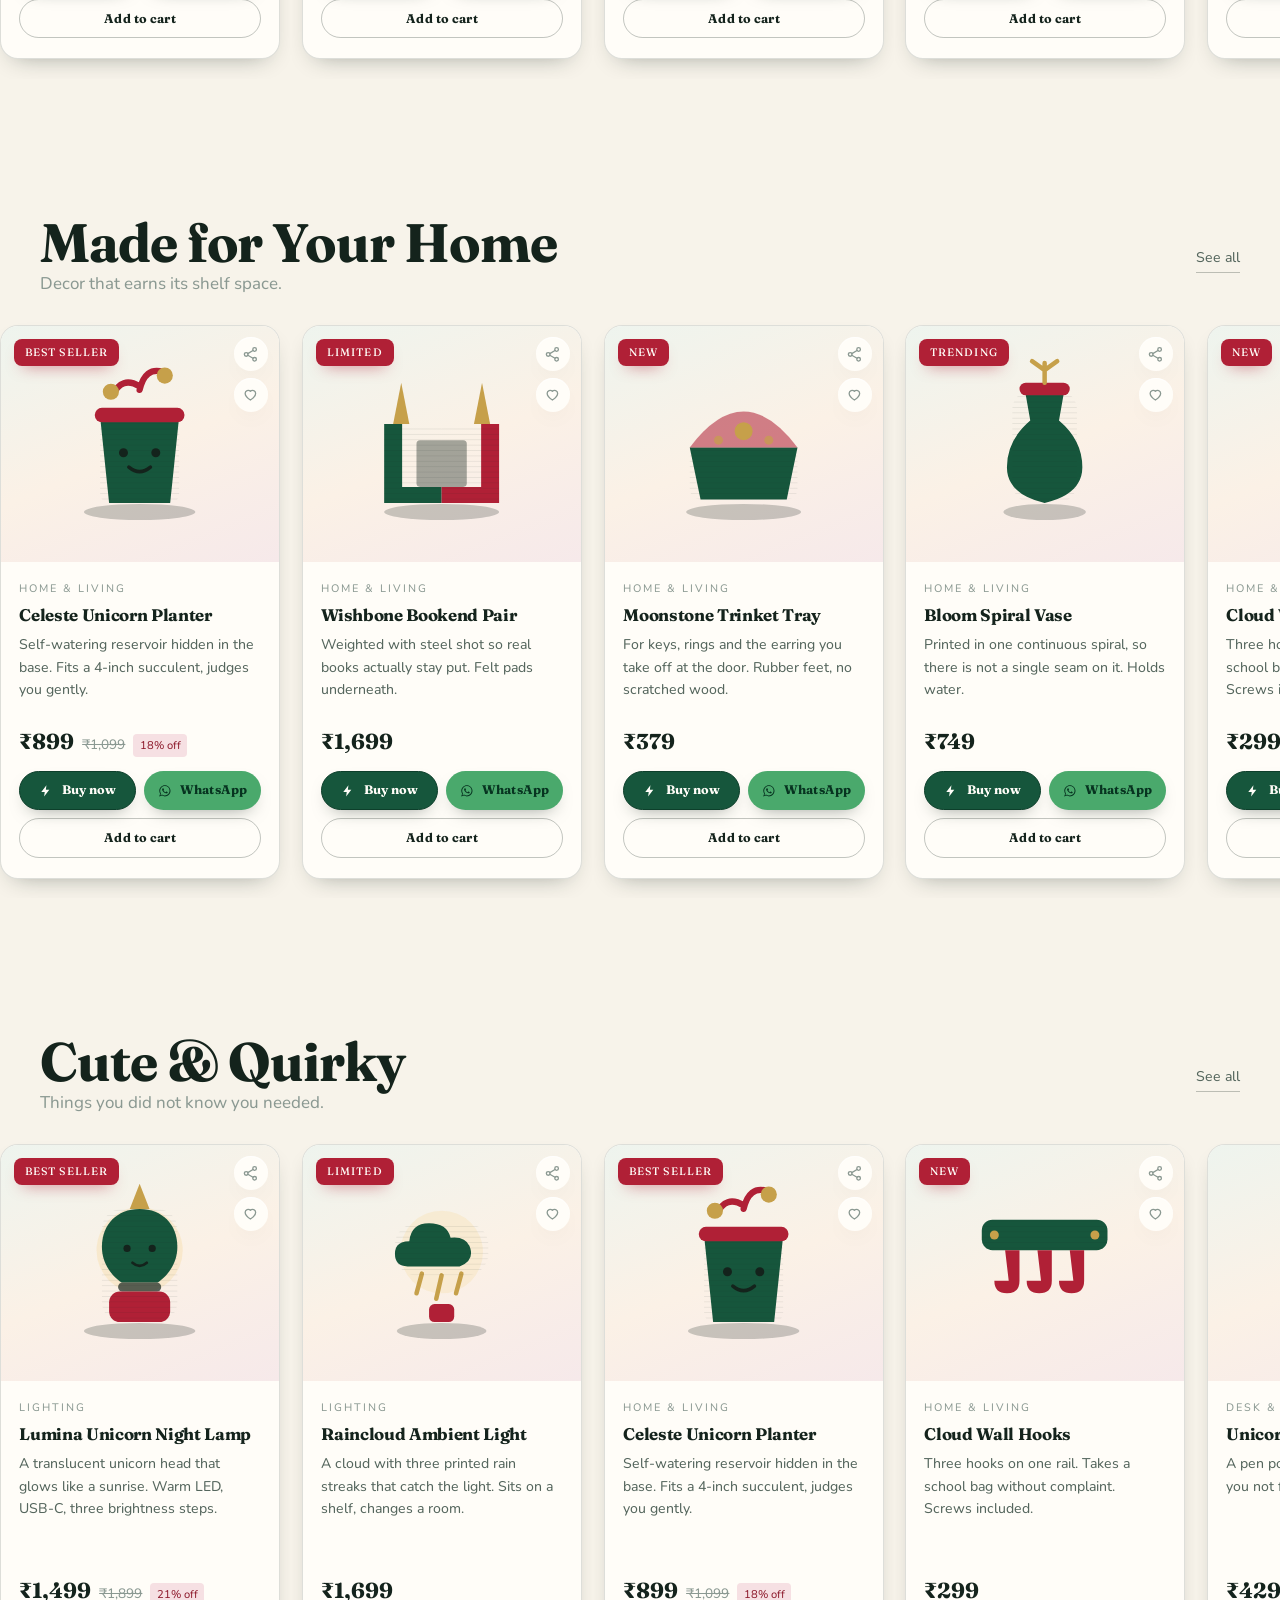
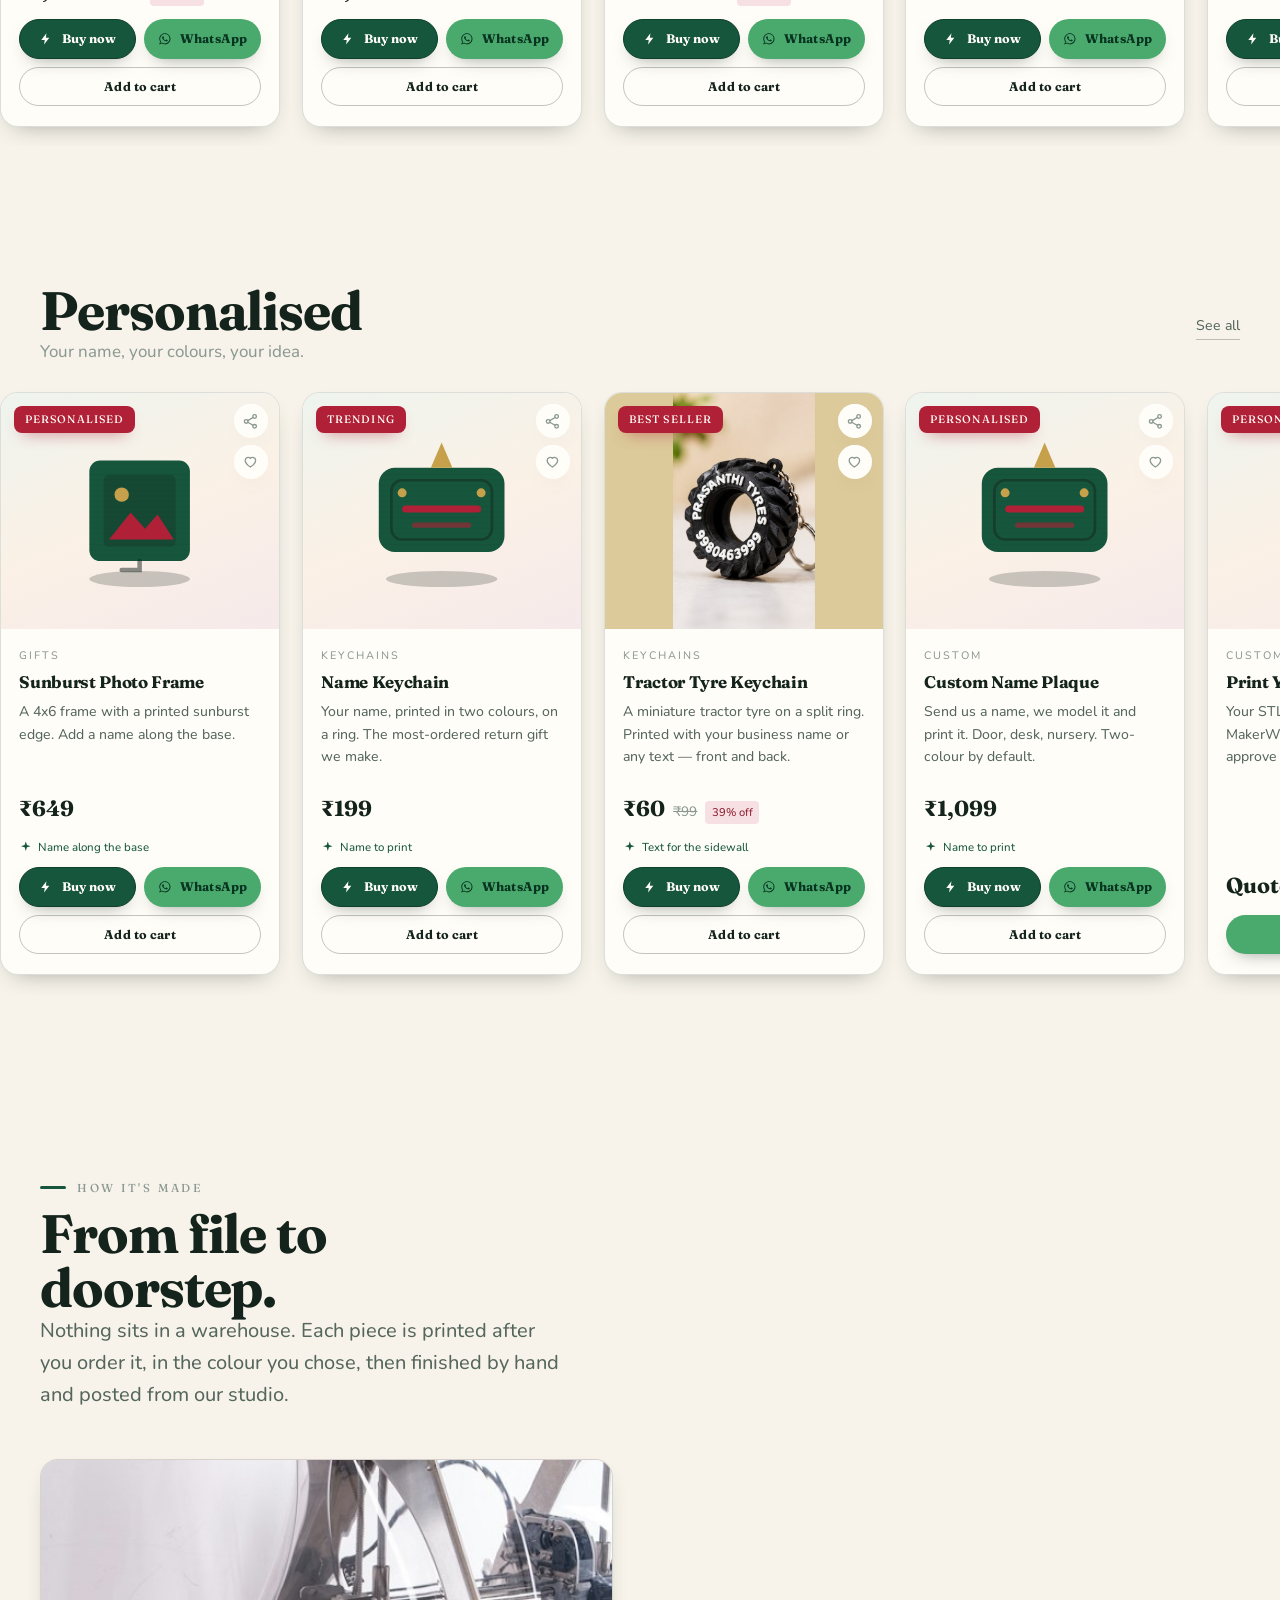
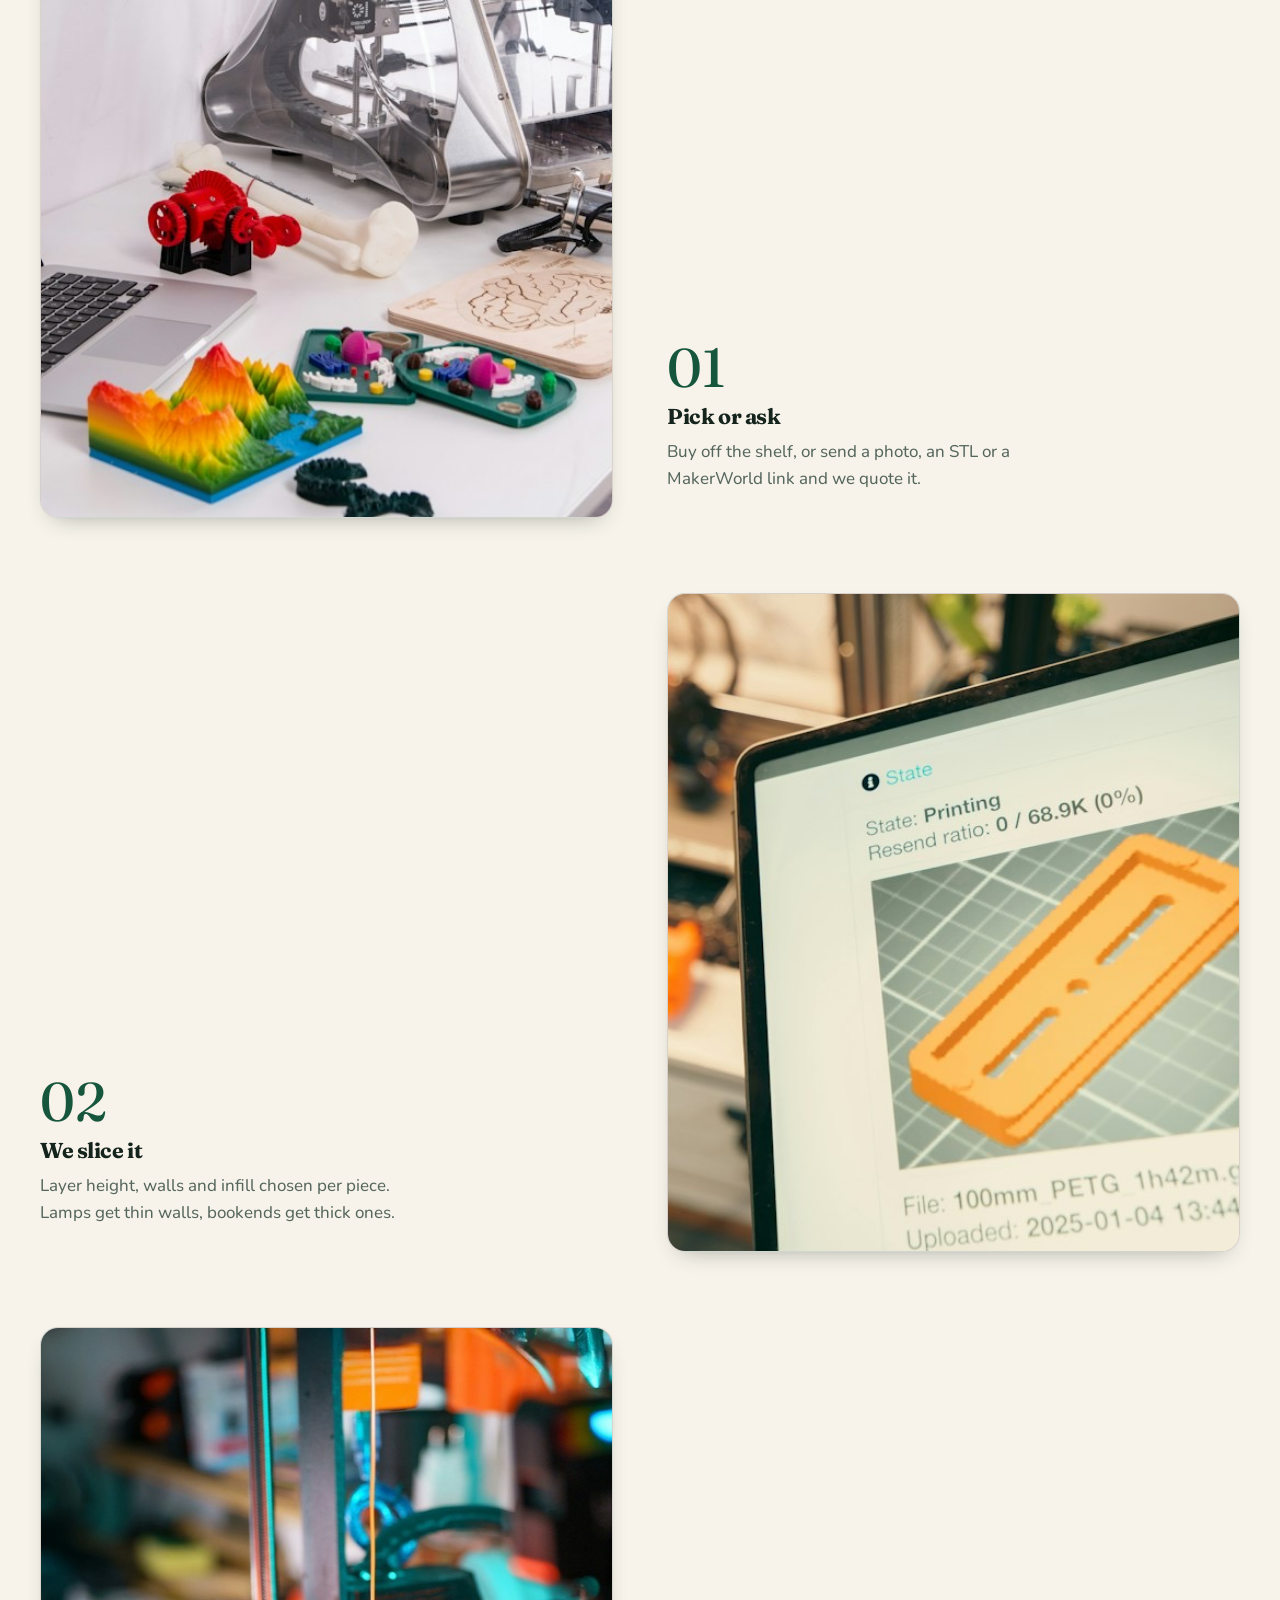
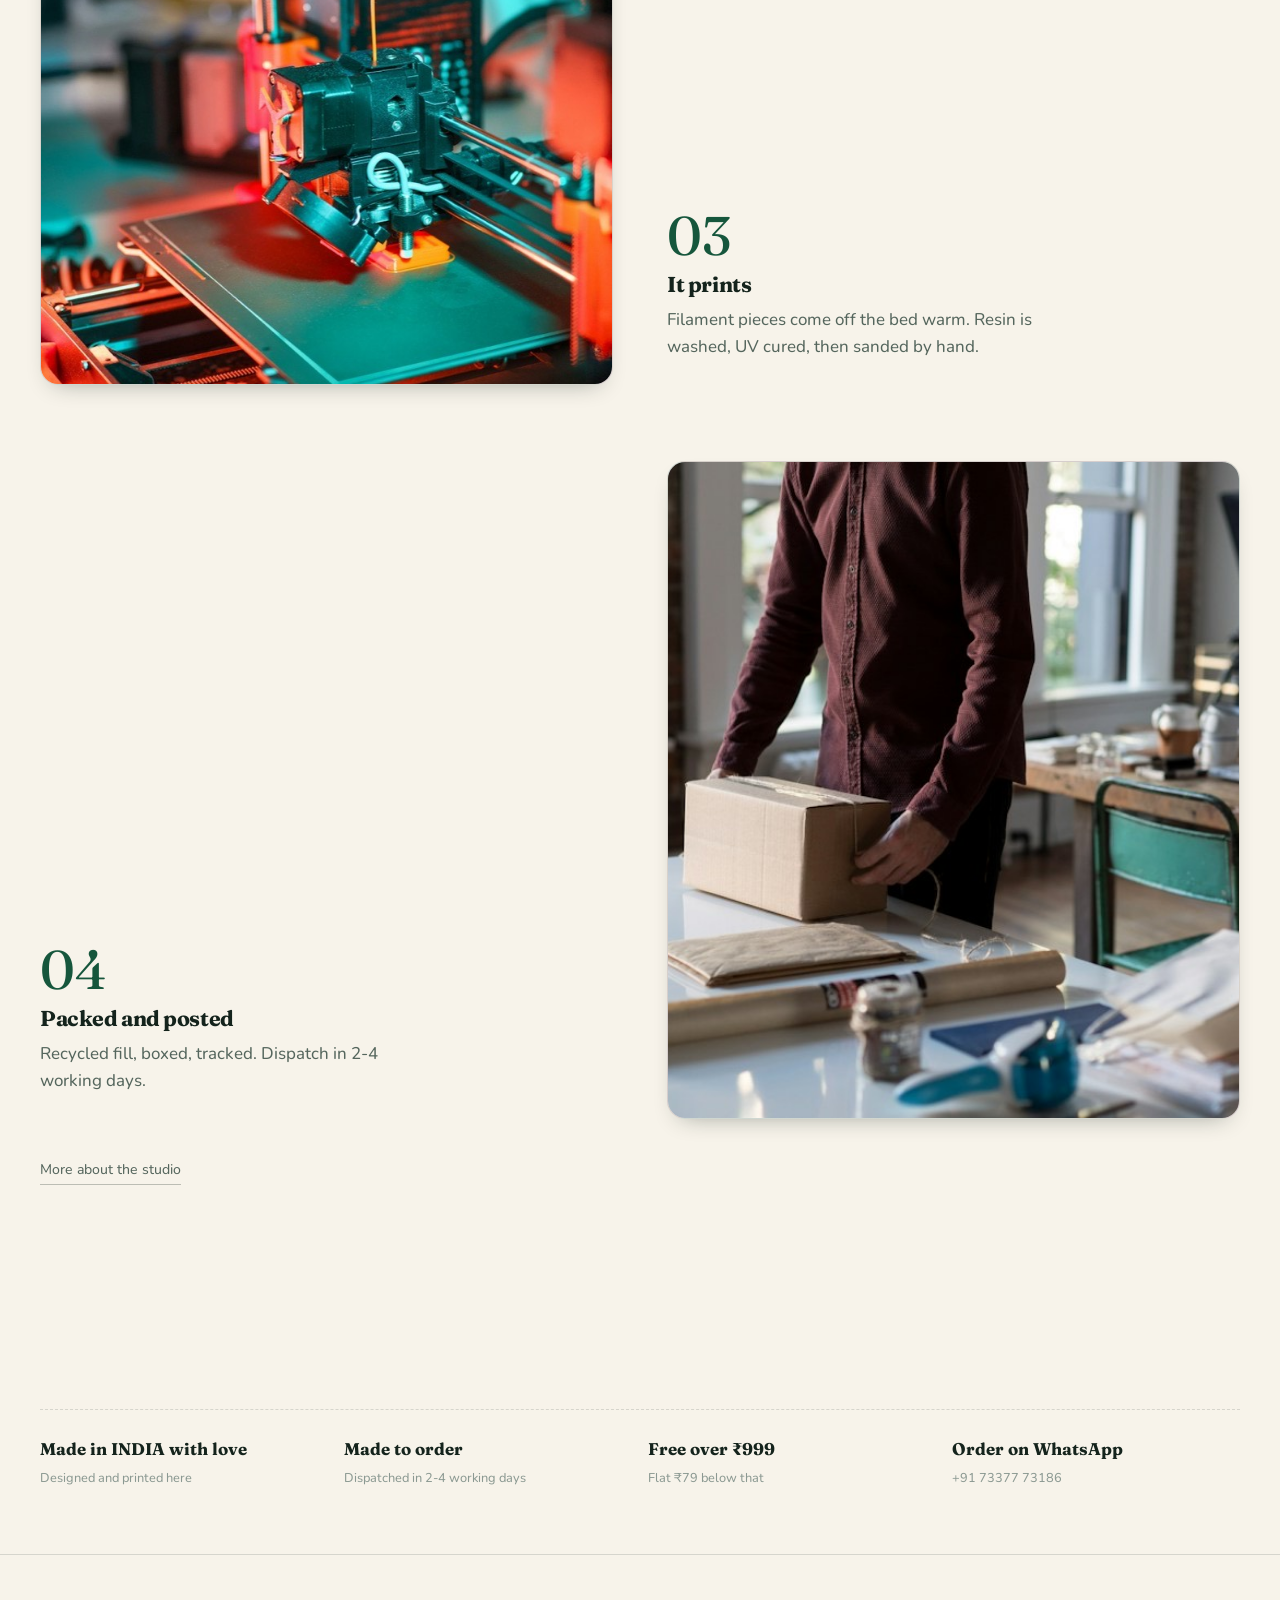
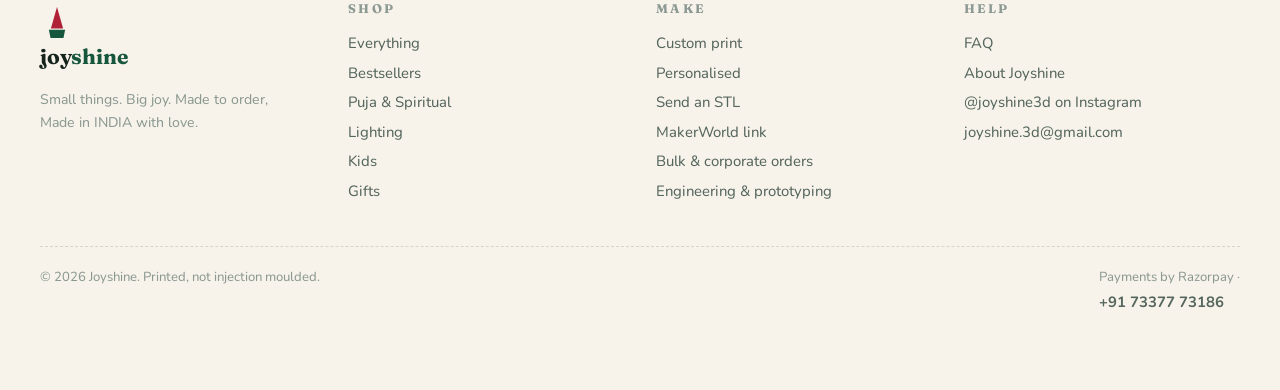
==== commit fee7c983: "Panel: allow GIF uploads in product and option photo pickers Animated product clips (GIF or animated" ====
--- a/index.html
+++ b/index.html
@@ -24,12 +24,12 @@
 <link rel="preconnect" href="https://fonts.gstatic.com" crossorigin>
 <link href="https://fonts.googleapis.com/css2?family=Bagel+Fat+One&family=Fraunces:ital,opsz,wght@0,9..144,400..700;1,9..144,400&family=Michroma&family=Space+Grotesk:wght@300..700&family=Baloo+2:wght@500..800&family=Nunito:wght@400..800&display=swap" rel="stylesheet">
 
-<link rel="stylesheet" href="assets/css/base.css?v=202611251812">
-<link rel="stylesheet" href="assets/css/components.css?v=202611251812">
-<link rel="stylesheet" href="assets/css/shop.css?v=202611251812">
-<link rel="stylesheet" href="assets/css/rig.css?v=202611251812">
-<link rel="stylesheet" href="assets/css/character.css?v=202611251812">
-<link rel="stylesheet" href="assets/css/themes.css?v=202611251812">
+<link rel="stylesheet" href="assets/css/base.css?v=202611260657">
+<link rel="stylesheet" href="assets/css/components.css?v=202611260657">
+<link rel="stylesheet" href="assets/css/shop.css?v=202611260657">
+<link rel="stylesheet" href="assets/css/rig.css?v=202611260657">
+<link rel="stylesheet" href="assets/css/character.css?v=202611260657">
+<link rel="stylesheet" href="assets/css/themes.css?v=202611260657">
 </head>
 <body>
 
@@ -214,24 +214,24 @@
 
 <div class="toasts" id="toasts" aria-live="polite"></div>
 
-<script src="assets/js/config.js?v=202611251812"></script>
-<script src="assets/js/occasions.js?v=202611251812"></script>
-<script src="assets/js/products.js?v=202611251812"></script>
-<script src="assets/js/cloud.js?v=202611251812"></script>
-<script src="assets/js/settings.js?v=202611251812"></script>
-<script src="assets/js/catalogue.js?v=202611251812"></script>
-<script src="assets/js/customise.js?v=202611251812"></script>
-<script src="assets/js/promo.js?v=202611251812"></script>
-<script src="assets/js/analytics.js?v=202611251812"></script>
-<script src="assets/js/legal.js?v=202611251812"></script>
-<script src="assets/js/store.js?v=202611251812"></script>
-<script src="assets/js/icons.js?v=202611251812"></script>
-<script src="assets/js/skin.js?v=202611251812"></script>
-<script src="assets/js/kit.js?v=202611251812"></script>
-<script src="assets/js/views.js?v=202611251812"></script>
-<script src="assets/js/fly.js?v=202611251812"></script>
-<script src="assets/js/app.js?v=202611251812"></script>
-<script src="assets/js/review.js?v=202611251812"></script>
-<script src="assets/js/rig.js?v=202611251812"></script>
+<script src="assets/js/config.js?v=202611260657"></script>
+<script src="assets/js/occasions.js?v=202611260657"></script>
+<script src="assets/js/products.js?v=202611260657"></script>
+<script src="assets/js/cloud.js?v=202611260657"></script>
+<script src="assets/js/settings.js?v=202611260657"></script>
+<script src="assets/js/catalogue.js?v=202611260657"></script>
+<script src="assets/js/customise.js?v=202611260657"></script>
+<script src="assets/js/promo.js?v=202611260657"></script>
+<script src="assets/js/analytics.js?v=202611260657"></script>
+<script src="assets/js/legal.js?v=202611260657"></script>
+<script src="assets/js/store.js?v=202611260657"></script>
+<script src="assets/js/icons.js?v=202611260657"></script>
+<script src="assets/js/skin.js?v=202611260657"></script>
+<script src="assets/js/kit.js?v=202611260657"></script>
+<script src="assets/js/views.js?v=202611260657"></script>
+<script src="assets/js/fly.js?v=202611260657"></script>
+<script src="assets/js/app.js?v=202611260657"></script>
+<script src="assets/js/review.js?v=202611260657"></script>
+<script src="assets/js/rig.js?v=202611260657"></script>
 </body>
 </html>
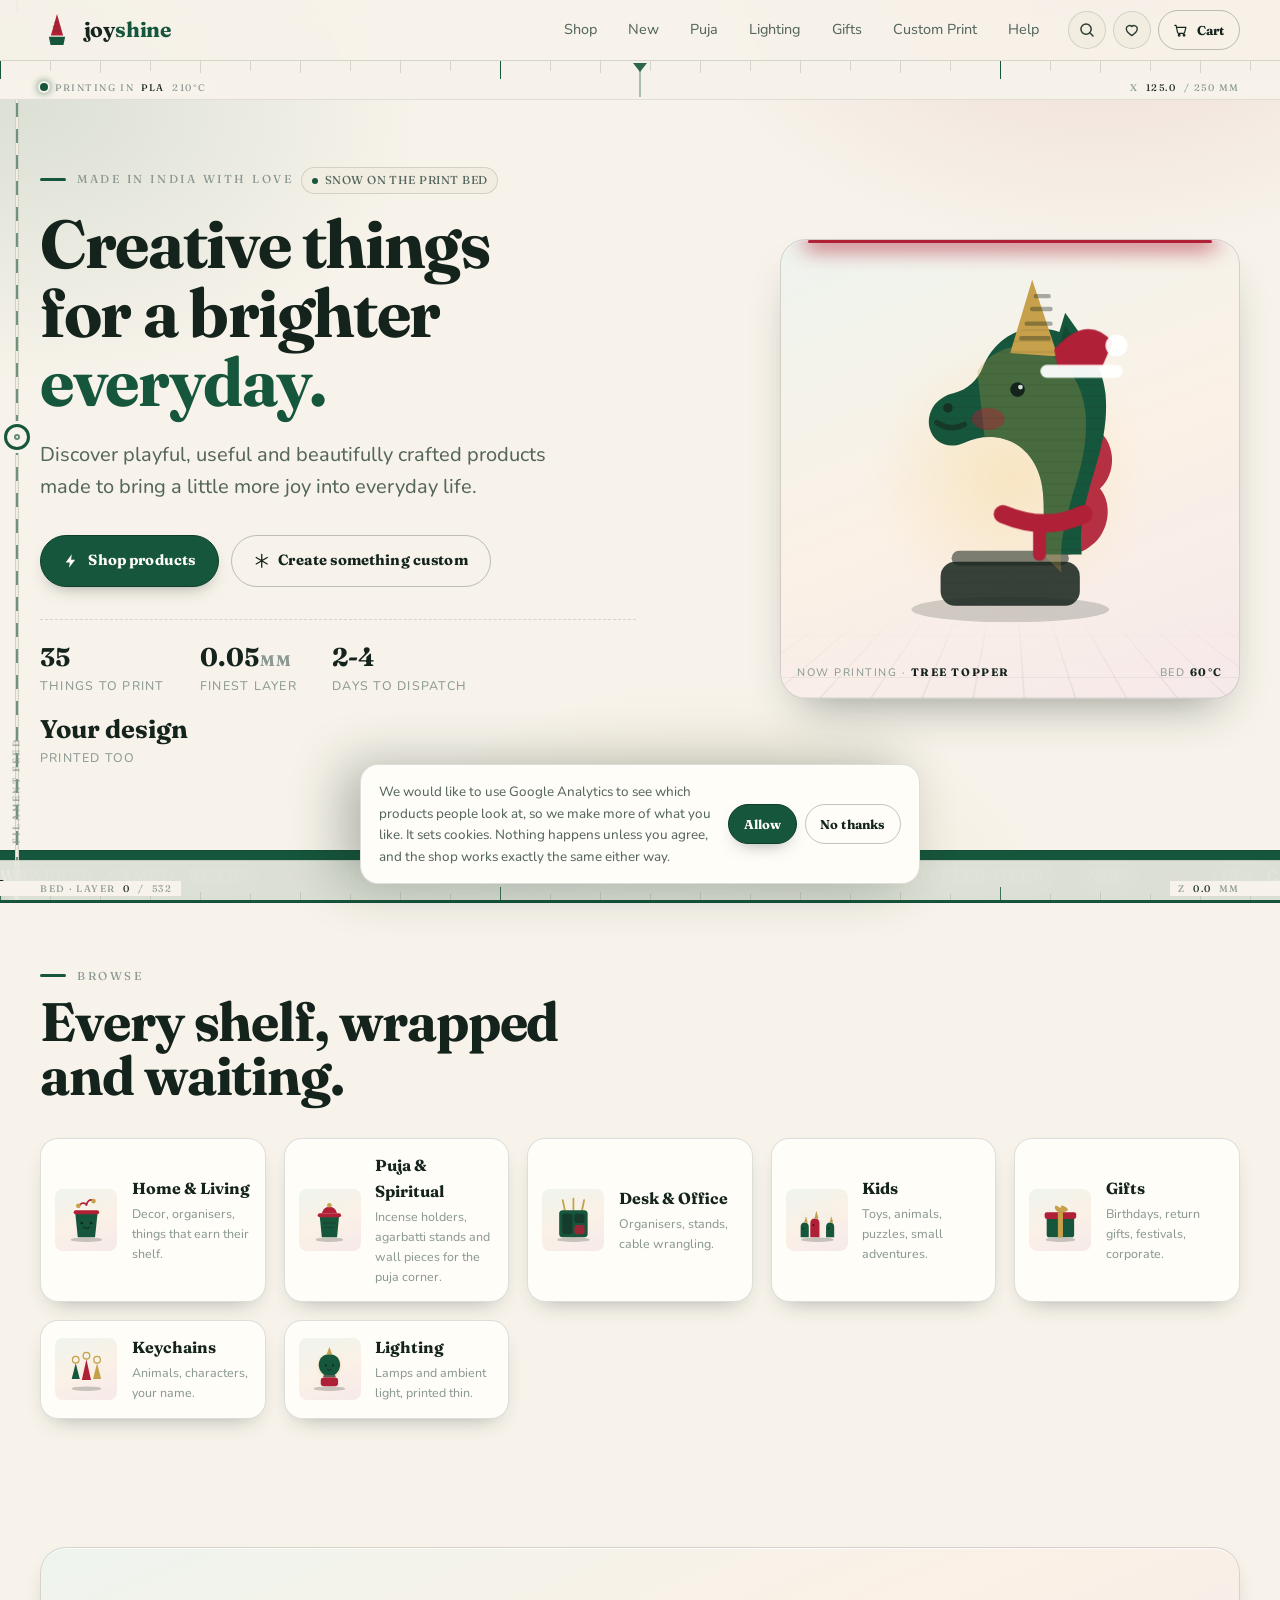
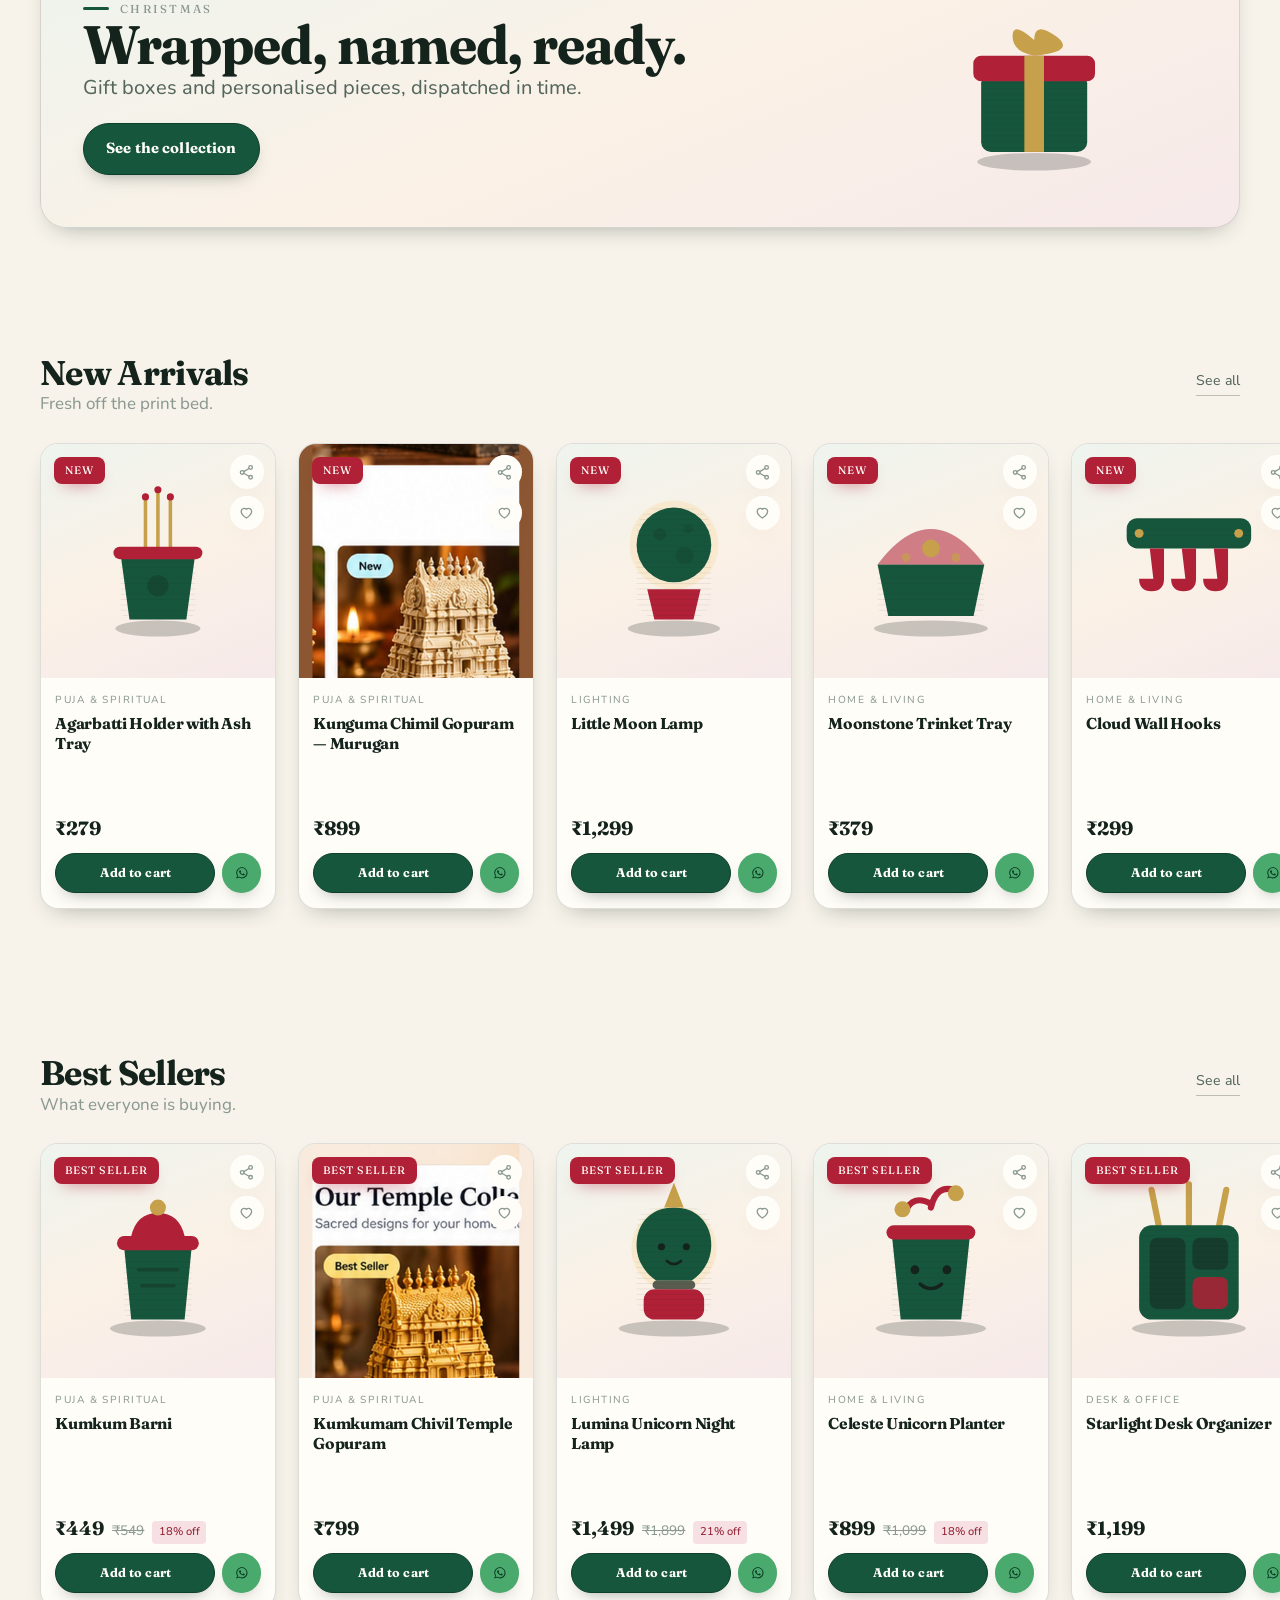
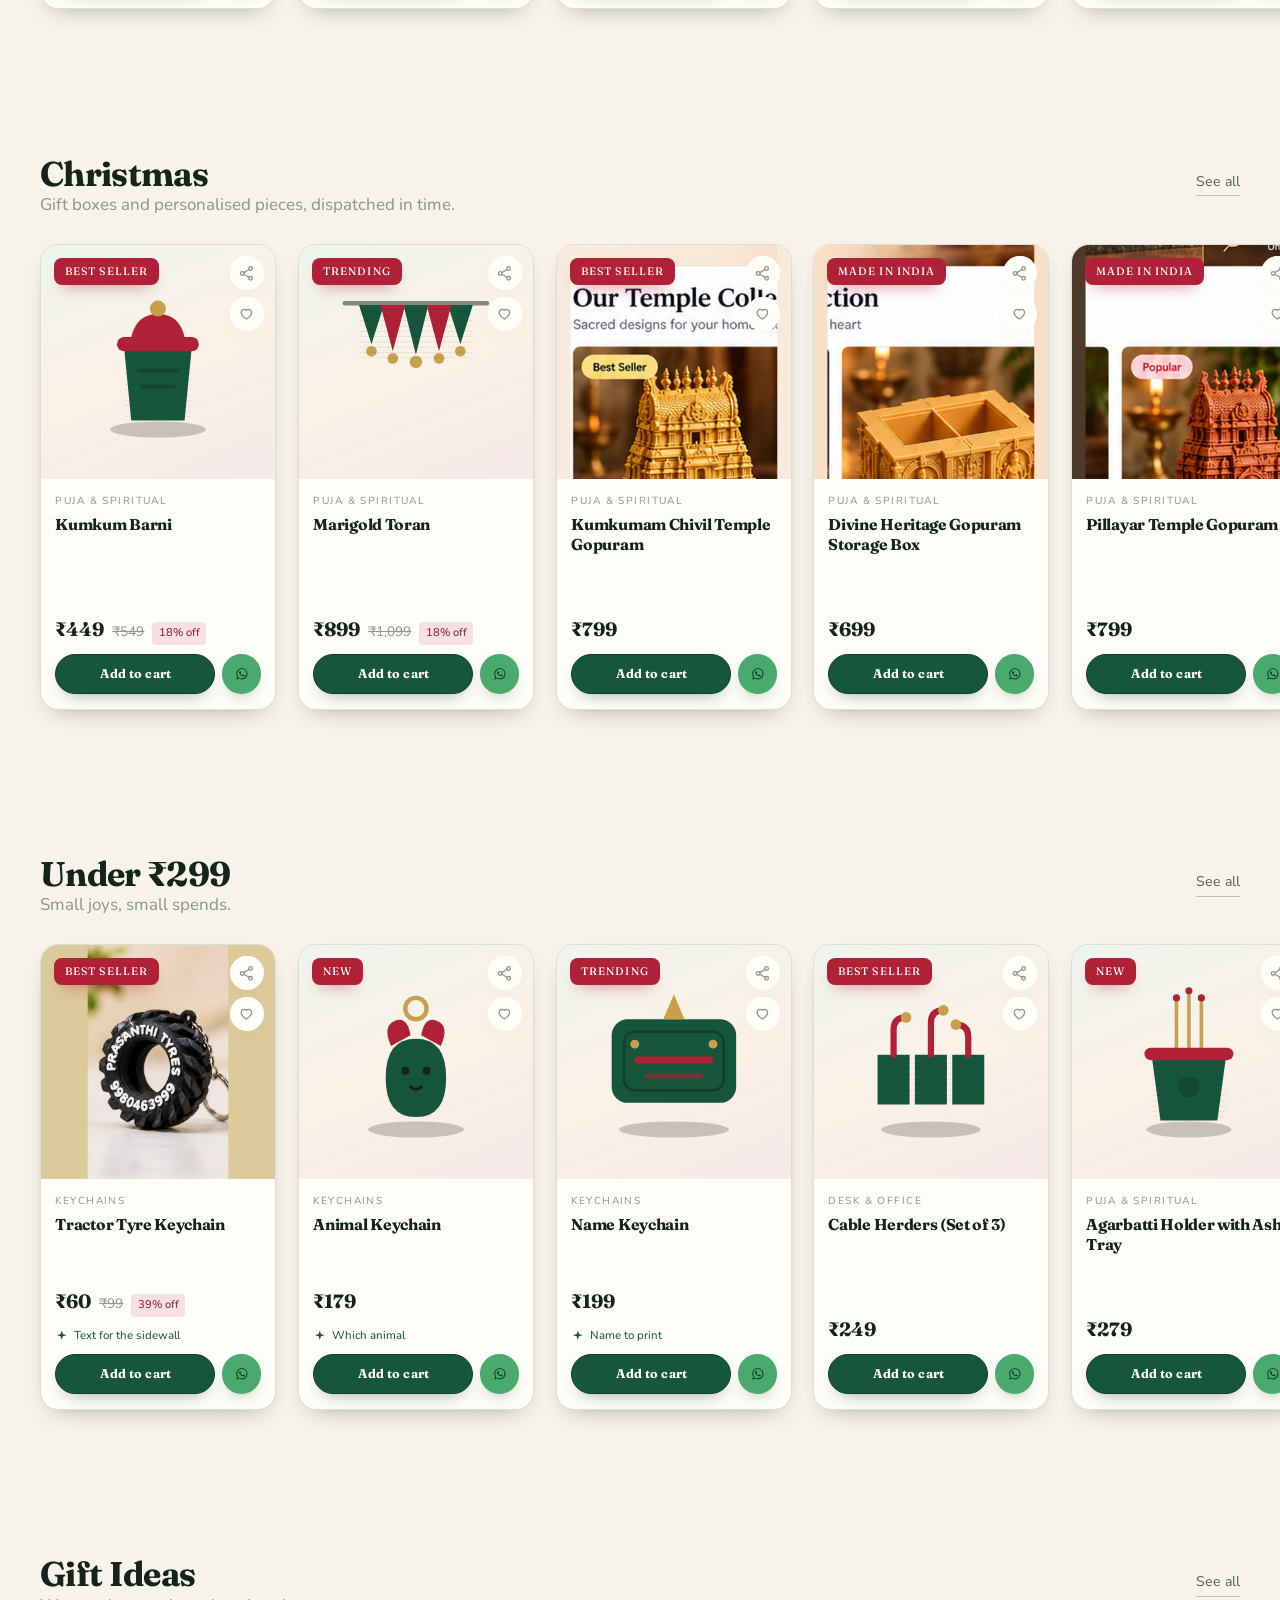
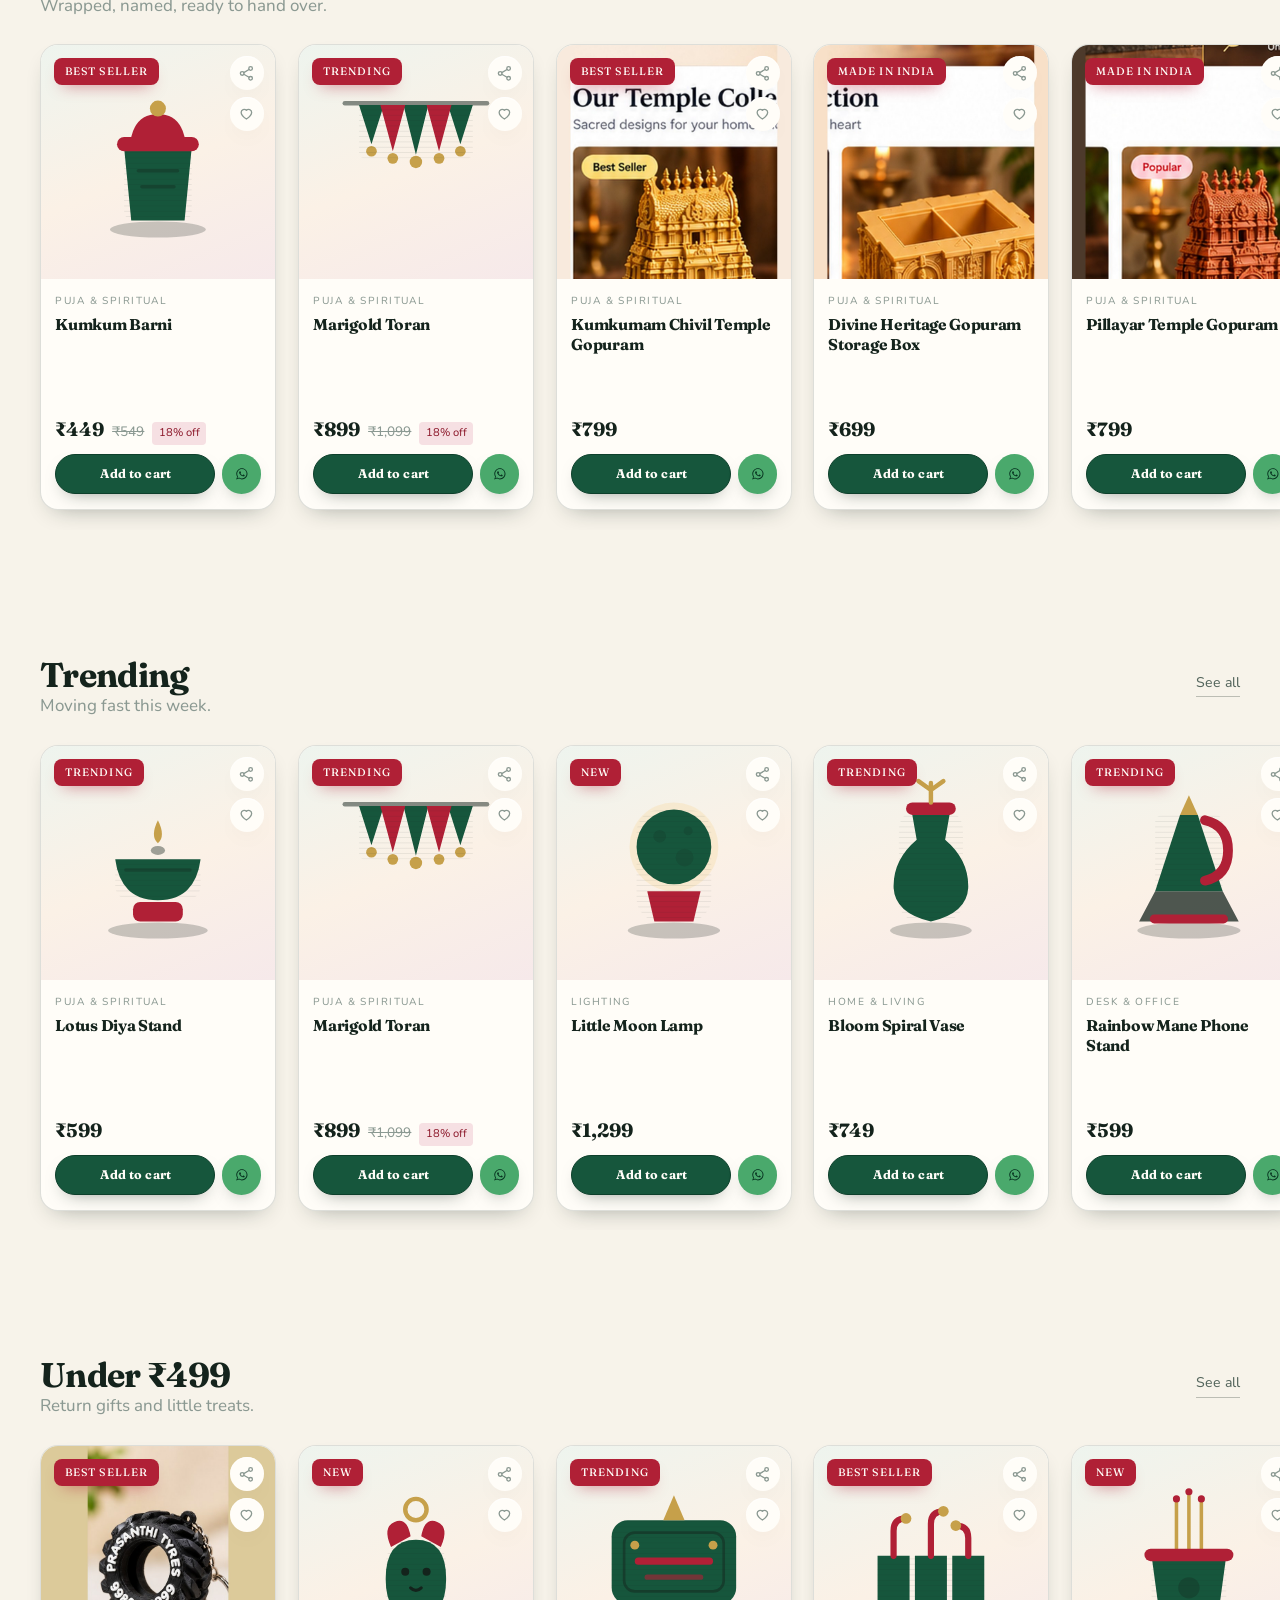
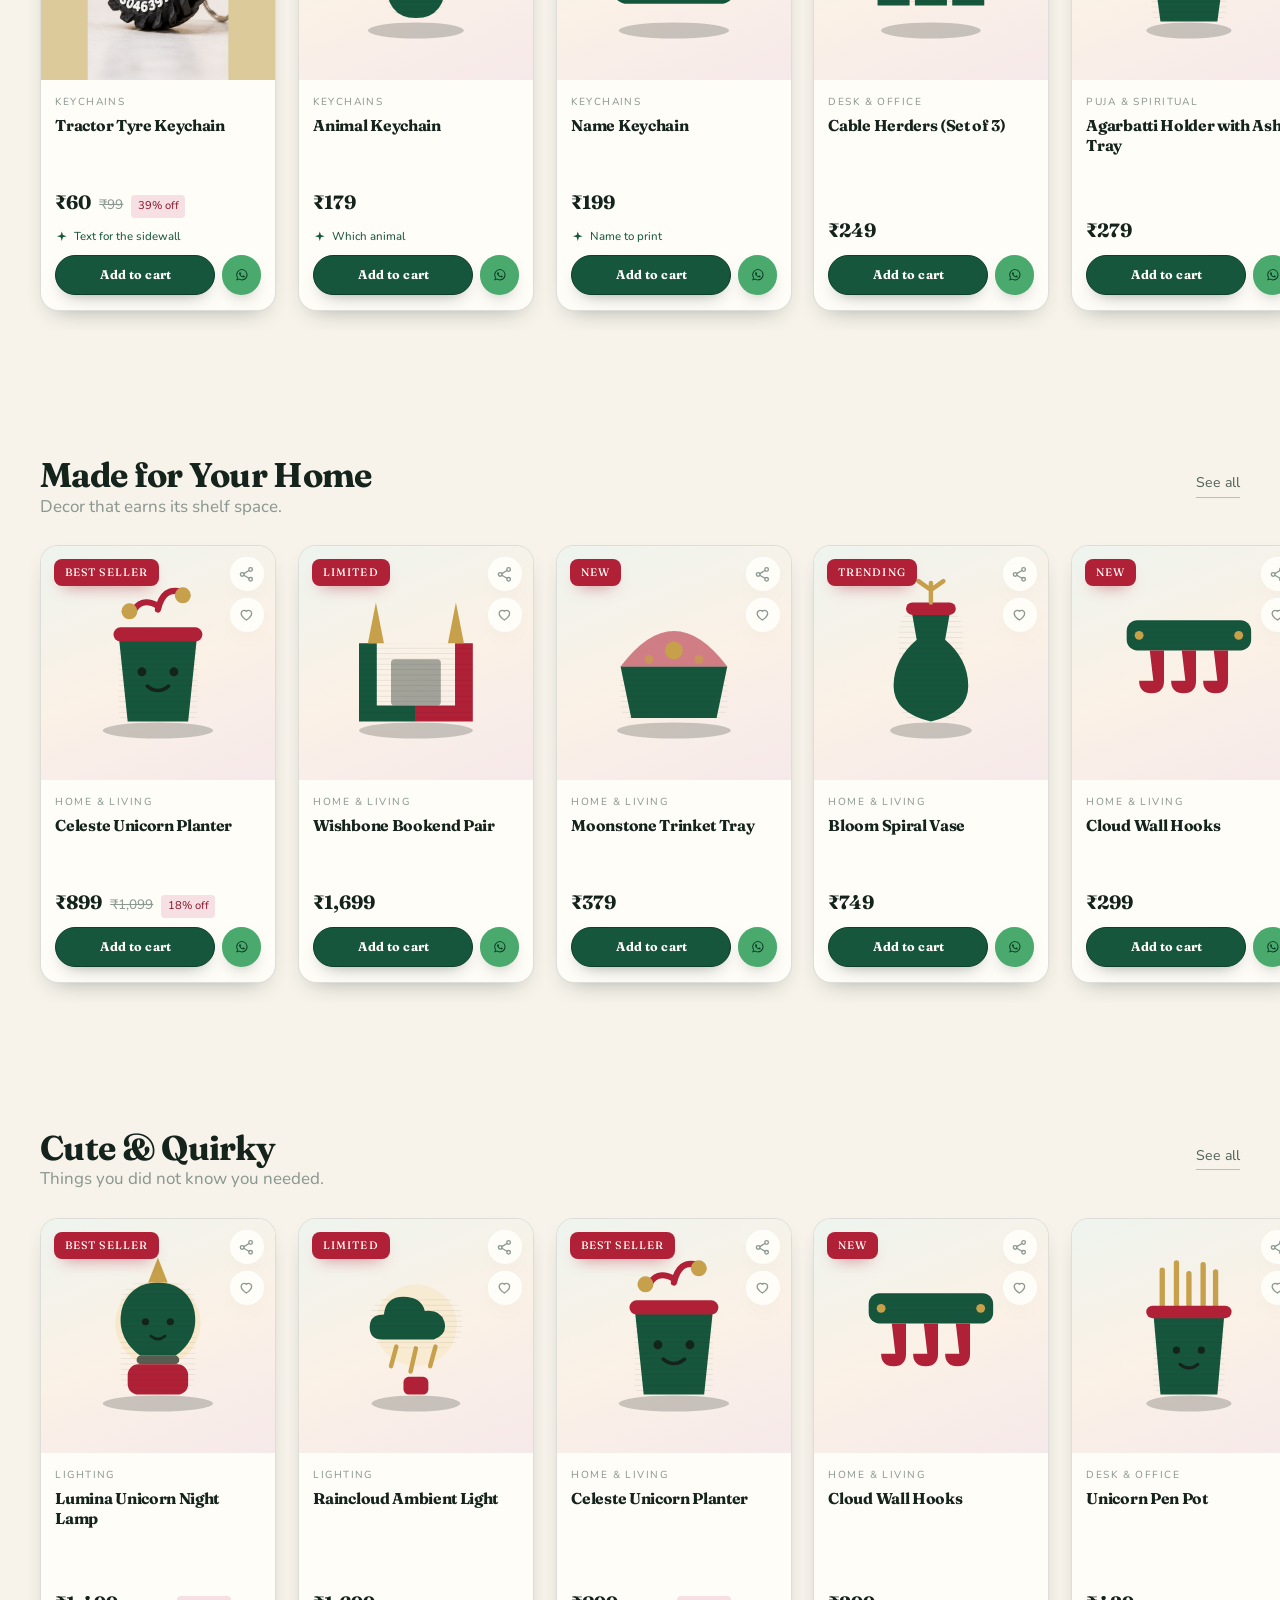
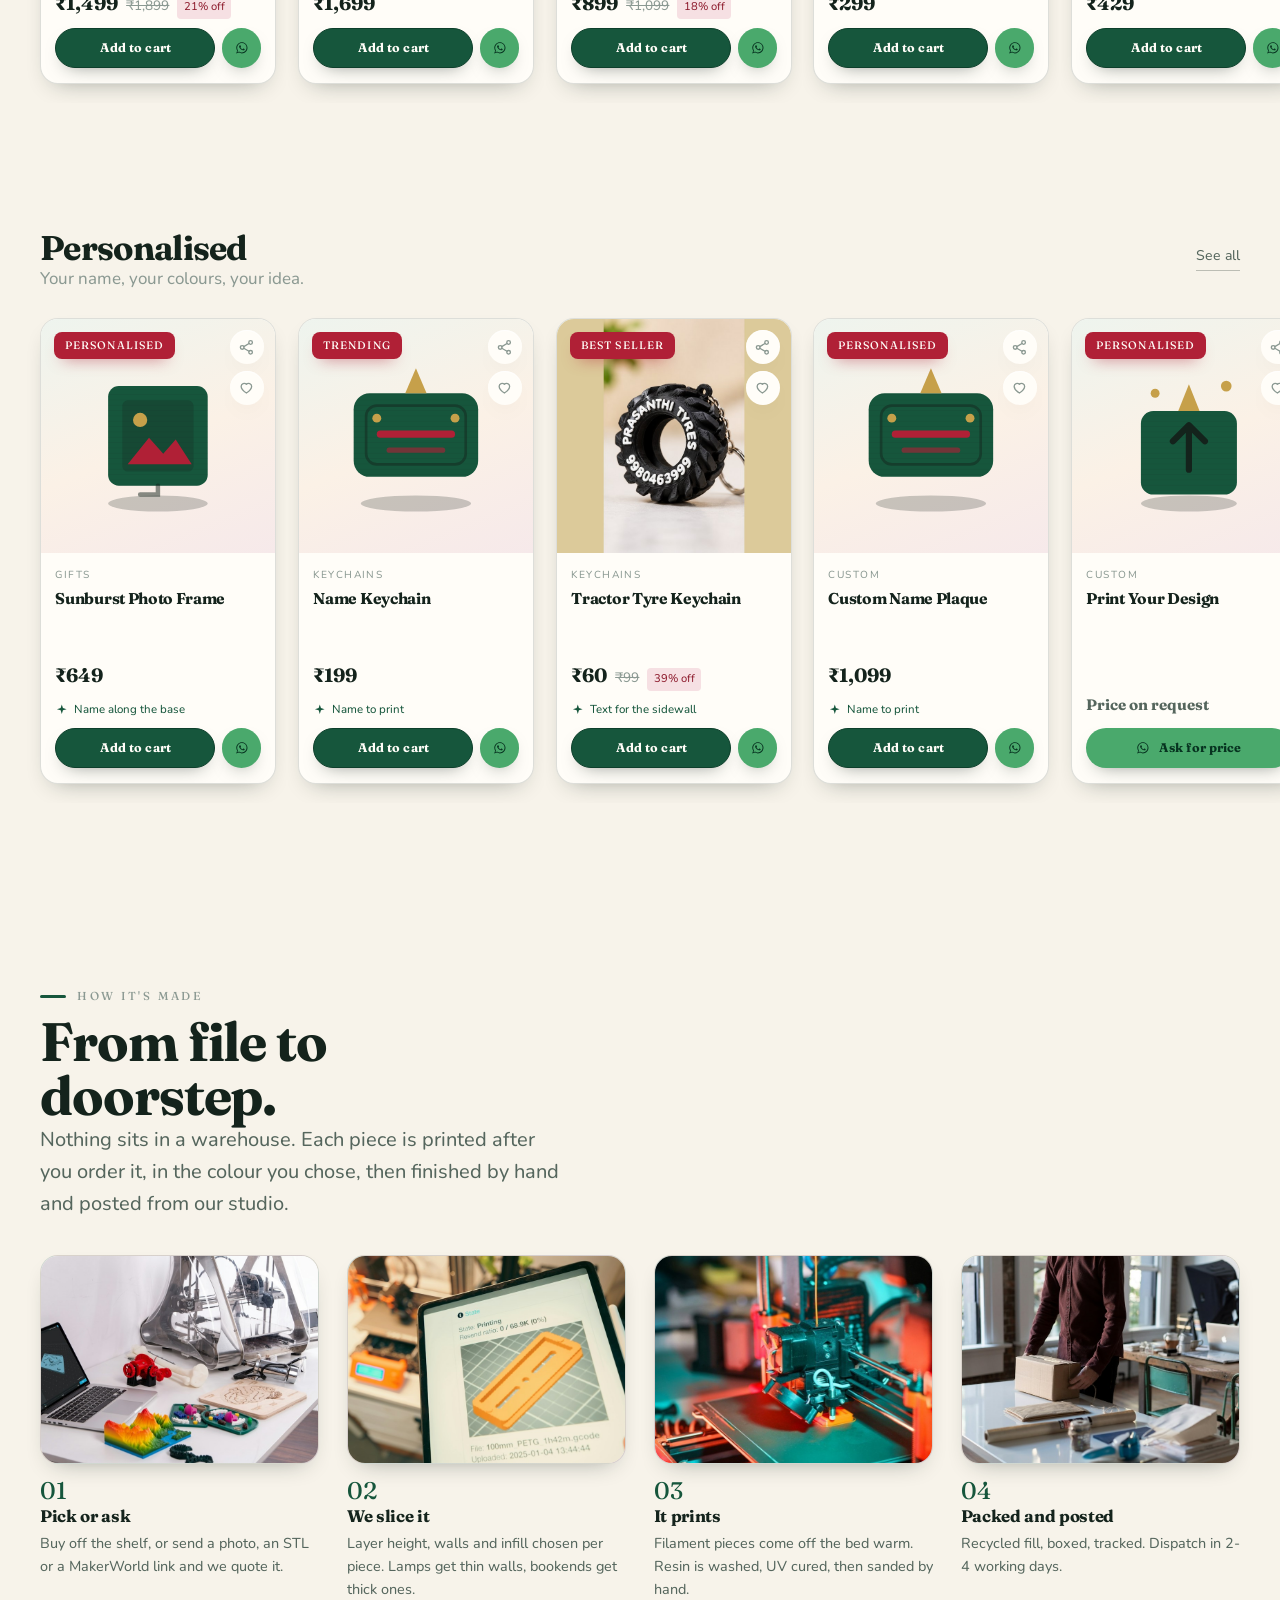
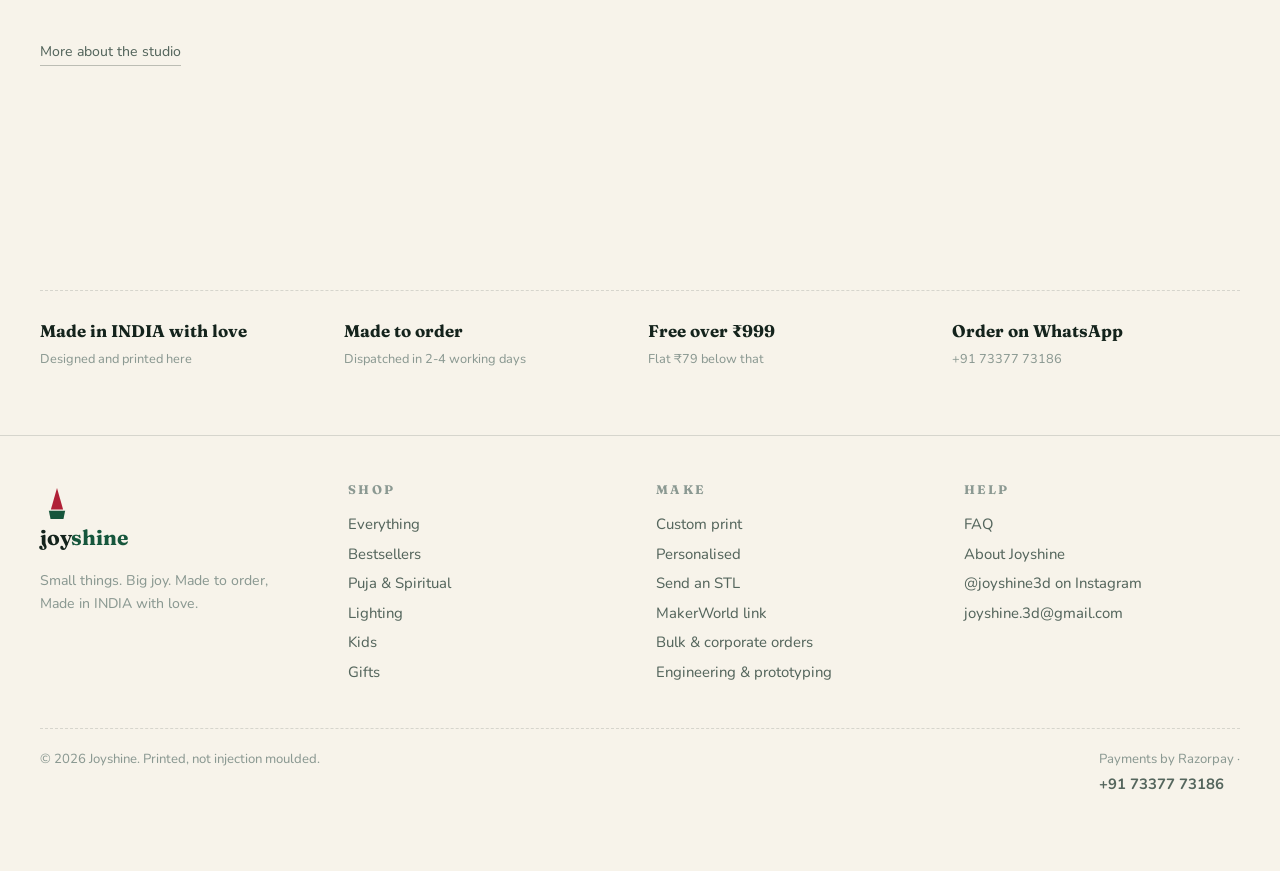
==== commit 4650ed3c: "Tidy the homepage and give product cards a standard shop layout - Fix every tag "See all" link, whic" ====
--- a/index.html
+++ b/index.html
@@ -24,12 +24,12 @@
 <link rel="preconnect" href="https://fonts.gstatic.com" crossorigin>
 <link href="https://fonts.googleapis.com/css2?family=Bagel+Fat+One&family=Fraunces:ital,opsz,wght@0,9..144,400..700;1,9..144,400&family=Michroma&family=Space+Grotesk:wght@300..700&family=Baloo+2:wght@500..800&family=Nunito:wght@400..800&display=swap" rel="stylesheet">
 
-<link rel="stylesheet" href="assets/css/base.css?v=202611260657">
-<link rel="stylesheet" href="assets/css/components.css?v=202611260657">
-<link rel="stylesheet" href="assets/css/shop.css?v=202611260657">
-<link rel="stylesheet" href="assets/css/rig.css?v=202611260657">
-<link rel="stylesheet" href="assets/css/character.css?v=202611260657">
-<link rel="stylesheet" href="assets/css/themes.css?v=202611260657">
+<link rel="stylesheet" href="assets/css/base.css?v=202611270627">
+<link rel="stylesheet" href="assets/css/components.css?v=202611270627">
+<link rel="stylesheet" href="assets/css/shop.css?v=202611270627">
+<link rel="stylesheet" href="assets/css/rig.css?v=202611270627">
+<link rel="stylesheet" href="assets/css/character.css?v=202611270627">
+<link rel="stylesheet" href="assets/css/themes.css?v=202611270627">
 </head>
 <body>
 
@@ -58,7 +58,7 @@
 
     <nav class="nav" aria-label="Sections">
       <a href="#/shop" data-nav>Shop</a>
-      <a href="#/shop?tag=bestseller" data-nav>Bestsellers</a>
+      <a href="#/shop?tag=new" data-nav>New</a>
       <a href="#/c/puja" data-nav>Puja</a>
       <a href="#/c/light" data-nav>Lighting</a>
       <a href="#/shop?tag=gift" data-nav>Gifts</a>
@@ -214,24 +214,24 @@
 
 <div class="toasts" id="toasts" aria-live="polite"></div>
 
-<script src="assets/js/config.js?v=202611260657"></script>
-<script src="assets/js/occasions.js?v=202611260657"></script>
-<script src="assets/js/products.js?v=202611260657"></script>
-<script src="assets/js/cloud.js?v=202611260657"></script>
-<script src="assets/js/settings.js?v=202611260657"></script>
-<script src="assets/js/catalogue.js?v=202611260657"></script>
-<script src="assets/js/customise.js?v=202611260657"></script>
-<script src="assets/js/promo.js?v=202611260657"></script>
-<script src="assets/js/analytics.js?v=202611260657"></script>
-<script src="assets/js/legal.js?v=202611260657"></script>
-<script src="assets/js/store.js?v=202611260657"></script>
-<script src="assets/js/icons.js?v=202611260657"></script>
-<script src="assets/js/skin.js?v=202611260657"></script>
-<script src="assets/js/kit.js?v=202611260657"></script>
-<script src="assets/js/views.js?v=202611260657"></script>
-<script src="assets/js/fly.js?v=202611260657"></script>
-<script src="assets/js/app.js?v=202611260657"></script>
-<script src="assets/js/review.js?v=202611260657"></script>
-<script src="assets/js/rig.js?v=202611260657"></script>
+<script src="assets/js/config.js?v=202611270627"></script>
+<script src="assets/js/occasions.js?v=202611270627"></script>
+<script src="assets/js/products.js?v=202611270627"></script>
+<script src="assets/js/cloud.js?v=202611270627"></script>
+<script src="assets/js/settings.js?v=202611270627"></script>
+<script src="assets/js/catalogue.js?v=202611270627"></script>
+<script src="assets/js/customise.js?v=202611270627"></script>
+<script src="assets/js/promo.js?v=202611270627"></script>
+<script src="assets/js/analytics.js?v=202611270627"></script>
+<script src="assets/js/legal.js?v=202611270627"></script>
+<script src="assets/js/store.js?v=202611270627"></script>
+<script src="assets/js/icons.js?v=202611270627"></script>
+<script src="assets/js/skin.js?v=202611270627"></script>
+<script src="assets/js/kit.js?v=202611270627"></script>
+<script src="assets/js/views.js?v=202611270627"></script>
+<script src="assets/js/fly.js?v=202611270627"></script>
+<script src="assets/js/app.js?v=202611270627"></script>
+<script src="assets/js/review.js?v=202611270627"></script>
+<script src="assets/js/rig.js?v=202611270627"></script>
 </body>
 </html>
--- a/assets/css/base.css
+++ b/assets/css/base.css
@@ -82,7 +82,7 @@
 .headrow {
   display: flex; flex-wrap: wrap; gap: 1.25rem 2rem;
   align-items: flex-end; justify-content: space-between;
-  margin-bottom: clamp(1.75rem, 1rem + 2.5vw, 3.25rem);
+  margin-bottom: clamp(1.25rem, 1rem + 1.5vw, 2.25rem);
 }
 .headrow > div { max-width: 52ch; }
 .headrow h2 { margin-top: .6rem; }
@@ -165,7 +165,10 @@
 }
 @media (min-width: 980px) { .hero__grid { grid-template-columns: 1.05fr .95fr; } }
 
-.hero h1 { margin: 1rem 0 0; }
+/* the shop's products are the point of the page; the headline used to run
+   five lines at 7rem and push every product below the fold */
+.hero h1 { margin: 1rem 0 0; font-size: clamp(2.4rem, 1.5rem + 3.4vw, 4.6rem); line-height: 1.02; }
+@media (min-width: 980px) { .hero .printer { max-width: 460px; justify-self: end; width: 100%; } }
 .hero h1 em {
   font-style: normal; display: block; color: var(--brand);
   -webkit-text-stroke: var(--hero-stroke, 0) var(--ink-strong);
@@ -174,7 +177,7 @@
 .hero__cta { display: flex; flex-wrap: wrap; gap: .75rem; margin-top: 2rem; }
 
 .hero__facts {
-  display: flex; flex-wrap: wrap; gap: 1.6rem 2.6rem; margin-top: 2.75rem;
+  display: flex; flex-wrap: wrap; gap: 1.2rem 2.2rem; margin-top: 2rem;
   padding-top: 1.6rem; border-top: var(--border-w) dashed var(--line);
 }
 .fact b { display: block; font-family: var(--font-display); font-size: 1.6rem; color: var(--ink-strong); line-height: 1; }
@@ -278,32 +281,26 @@
 .step h3 { margin-bottom: .45rem; }
 .step p { color: var(--ink-soft); font-size: .95rem; }
 
-/* how it's made: picture and words alternate sides, row by row */
-.how { display: grid; gap: clamp(2.5rem, 1.5rem + 4vw, 5rem); counter-reset: s; }
-.how__row {
-  counter-increment: s;
-  display: grid; grid-template-columns: 1fr 1fr; align-items: end;
-  gap: clamp(1.5rem, 1rem + 3vw, 4rem);
-}
-.how__row:nth-child(even) .how__art { order: 2; }
+/* how it's made: four short steps side by side. It used to alternate big
+   picture rows and ran to over 3,000px, longer than everything else combined. */
+.how { display: grid; grid-template-columns: repeat(4, 1fr); gap: clamp(1rem, .6rem + 1.4vw, 1.75rem); counter-reset: s; }
+.how__row { counter-increment: s; display: grid; gap: .9rem; align-content: start; }
 .how__art {
-  aspect-ratio: 4 / 4.6; border-radius: var(--r-l); overflow: hidden;
+  aspect-ratio: 4 / 3; border-radius: var(--r-l); overflow: hidden;
   background: var(--stage); border: var(--card-border); box-shadow: var(--shadow-1);
-  display: grid; place-items: center;
-}
-.how__art img { width: 100%; height: 100%; object-fit: cover; }
-.how__text { padding-bottom: clamp(0rem, 2vw, 2rem); max-width: 40ch; }
+}
+.how__art img { width: 100%; height: 100%; object-fit: cover; display: block; }
 .how__text::before {
-  content: counter(s, decimal-leading-zero); display: block; margin-bottom: .6rem;
-  font-family: var(--font-display); font-size: clamp(2.4rem, 1.8rem + 2vw, 3.6rem); line-height: 1;
-  color: var(--brand);
-}
-.how__text h3 { margin-bottom: .5rem; }
-.how__text p { color: var(--ink-soft); }
-@media (max-width: 720px) {
-  .how__row { grid-template-columns: 1fr; gap: 1.1rem; }
-  .how__row:nth-child(even) .how__art { order: 0; }
-  .how__art { aspect-ratio: 4 / 3; }
+  content: counter(s, decimal-leading-zero); display: block; margin-bottom: .3rem;
+  font-family: var(--font-display); font-size: 1.5rem; line-height: 1; color: var(--brand);
+}
+.how__text h3 { margin-bottom: .3rem; font-size: 1.05rem; }
+.how__text p { color: var(--ink-soft); font-size: .9rem; }
+@media (max-width: 900px) { .how { grid-template-columns: repeat(2, 1fr); } }
+@media (max-width: 480px) {
+  .how { grid-template-columns: 1fr; }
+  .how__row { grid-template-columns: 96px 1fr; align-items: center; }
+  .how__art { aspect-ratio: 1; }
 }
 
 /* ===== FOOTER ============================================= */
--- a/assets/css/components.css
+++ b/assets/css/components.css
@@ -87,15 +87,11 @@
 /* ===== PRODUCT GRID ====================================== */
 .grid {
   display: grid; gap: clamp(1rem, .5rem + 1.6vw, 1.75rem);
-  grid-template-columns: repeat(auto-fill, minmax(min(100%, 268px), 1fr));
-}
-/* deliberate rhythm break: two products run wide on big screens */
-@media (min-width: 1040px) {
-  .grid > .card:nth-child(1),
-  .grid > .card:nth-child(8) { grid-column: span 2; }
-  .grid > .card:nth-child(1) .card__art,
-  .grid > .card:nth-child(8) .card__art { aspect-ratio: 16 / 9; }
-}
+  grid-template-columns: repeat(auto-fill, minmax(min(100%, 230px), 1fr));
+}
+/* every card the same width; two columns on a phone, as shoppers expect,
+   instead of one long column of oversized cards */
+@media (max-width: 599px) { .grid { grid-template-columns: repeat(2, minmax(0, 1fr)); gap: .75rem; } }
 
 .card {
   container-type: inline-size;
@@ -107,10 +103,10 @@
   overflow: hidden;
   transition: transform .4s var(--ease), box-shadow .4s var(--ease);
 }
-.card:hover { transform: translateY(-7px); box-shadow: var(--shadow-2); }
+.card:hover { transform: translateY(-3px); box-shadow: var(--shadow-2); }
 
 .card__art {
-  position: relative; aspect-ratio: 4 / 3.4;
+  position: relative; aspect-ratio: 1 / 1;
   background: var(--stage); display: grid; place-items: center;
   overflow: hidden;
 }
@@ -144,10 +140,16 @@
   box-shadow: var(--tag-shadow);
 }
 
-.card__body { padding: 1.1rem 1.15rem 1.25rem; display: flex; flex-direction: column; gap: .55rem; flex: 1; }
-.card__cat { font-size: .68rem; letter-spacing: .18em; text-transform: uppercase; color: var(--ink-quiet); }
-.card__body h3 { font-size: 1.05rem; }
-.card__blurb { font-size: .88rem; color: var(--ink-soft); }
+.card__body { padding: .85rem .9rem .95rem; display: flex; flex-direction: column; gap: .35rem; flex: 1; }
+.card__cat { font-size: .64rem; letter-spacing: .14em; text-transform: uppercase; color: var(--ink-quiet);
+  white-space: nowrap; overflow: hidden; text-overflow: ellipsis; }
+/* names are held to two lines and that space is always reserved, so the
+   prices in a row of cards sit on one line whatever the names are */
+.card__body h3 {
+  font-size: .98rem; line-height: 1.3; min-height: 2.6em;
+  display: -webkit-box; -webkit-box-orient: vertical; -webkit-line-clamp: 2; line-clamp: 2; overflow: hidden;
+}
+.card__swatch { min-height: 14px; display: flex; align-items: center; }
 
 .spec {
   display: flex; flex-wrap: wrap; gap: .3rem; margin-top: .15rem;
@@ -159,20 +161,28 @@
   font-variant-numeric: tabular-nums;
 }
 
-.card__foot { margin-top: auto; padding-top: .9rem; display: flex; flex-direction: column; gap: .7rem; }
+.card__foot { margin-top: auto; padding-top: .35rem; display: flex; flex-direction: column; gap: .6rem; }
 .price { display: flex; align-items: baseline; gap: .5rem; }
-.price b { font-family: var(--font-display); font-size: 1.35rem; color: var(--ink-strong); }
+.price { min-height: 1.6rem; flex-wrap: wrap; row-gap: .1rem; }
+.price b { font-family: var(--font-display); font-size: 1.2rem; color: var(--ink-strong); }
+.price--ask b { font-size: .95rem; color: var(--ink-soft); }
 .price s { font-size: .85rem; color: var(--ink-quiet); }
 .price em { font-style: normal; font-size: .7rem; padding: .16rem .4rem; border-radius: 4px; background: var(--save-bg); color: var(--save-ink); }
-.card__buys { display: grid; grid-template-columns: 1fr 1fr; gap: .5rem; }
+.card__buys { display: grid; grid-template-columns: 1fr auto; gap: .45rem; }
+.card__buys > .btn:only-child { grid-column: 1 / -1; }
+.card__wa { width: 2.4rem; padding-inline: 0 !important; justify-content: center; }
+.card__wa [data-ico] { margin: 0; }
 .card__buys .btn {
   padding-inline: .55rem; font-size: .78rem;
   letter-spacing: min(var(--btn-tracking, .02em), .04em);
   white-space: nowrap;
 }
-/* on a genuinely narrow card the two buy buttons stack rather than clip */
-@container (max-width: 252px) { .card__buys { grid-template-columns: 1fr; } }
-.card__add { grid-column: 1 / -1; }
+@container (max-width: 190px) {
+  .card__body { padding: .7rem .7rem .8rem; }
+  .card__body h3 { font-size: .9rem; }
+  .price b { font-size: 1.05rem; }
+  .card__buys .btn { font-size: .74rem; }
+}
 
 /* ===== DRAWERS (cart + whatsapp form) ==================== */
 .scrim {
--- a/assets/css/shop.css
+++ b/assets/css/shop.css
@@ -23,9 +23,13 @@
 .iconbtn:hover { transform: translateY(-2px); color: var(--brand); }
 
 /* ===== rails ============================================= */
-.headrow--rail { margin-bottom: 1.1rem; align-items: baseline; }
+.headrow--rail { margin-bottom: 1rem; align-items: baseline; }
+.headrow--rail h2 { font-size: clamp(1.45rem, 1.1rem + 1.3vw, 2.2rem); margin-top: 0; }
 .rail {
   overflow-x: auto; overflow-y: hidden; scroll-snap-type: x proximity;
+  /* snap cards to the page margin, not the screen edge, or the first card
+     loads scrolled half out of view */
+  scroll-padding-inline: max(1rem, calc((100vw - 1220px) / 2));
   scrollbar-width: none; padding-block: .6rem 1.2rem;
 }
 .rail::-webkit-scrollbar { display: none; }
@@ -35,8 +39,10 @@
 }
 @media (min-width: 720px) {
   .rail__track { padding-inline: max(2.5rem, calc((100vw - 1220px) / 2)); }
-}
-.rail .card { width: clamp(230px, 62vw, 280px); flex: none; scroll-snap-align: start; }
+  .rail { scroll-padding-inline: max(2.5rem, calc((100vw - 1220px) / 2)); }
+}
+/* about two cards on a phone with the next one peeking, five on a desktop */
+.rail .card { width: clamp(158px, 43vw, 236px); flex: none; scroll-snap-align: start; }
 
 /* ===== categories ======================================== */
 .cats { display: grid; gap: clamp(.7rem, .4rem + 1vw, 1.1rem); grid-template-columns: repeat(auto-fill, minmax(min(100%, 220px), 1fr)); }
@@ -52,6 +58,15 @@
 .catcard__t { display: grid; gap: .15rem; min-width: 0; }
 .catcard__t b { font-family: var(--font-display); font-size: 1rem; color: var(--ink-strong); }
 .catcard__t span { font-size: .78rem; color: var(--ink-quiet); }
+/* on a phone the tiles go two across with just the name, so the shelves
+   fit on one screen instead of a tall stack of paragraphs */
+@media (max-width: 599px) {
+  .cats { grid-template-columns: repeat(2, minmax(0, 1fr)); gap: .6rem; }
+  .catcard { padding: .6rem; gap: .6rem; }
+  .catcard__art { width: 44px; height: 44px; }
+  .catcard__t b { font-size: .9rem; }
+  .catcard__t span { display: none; }
+}
 
 /* ===== promo band ======================================== */
 .promo {
